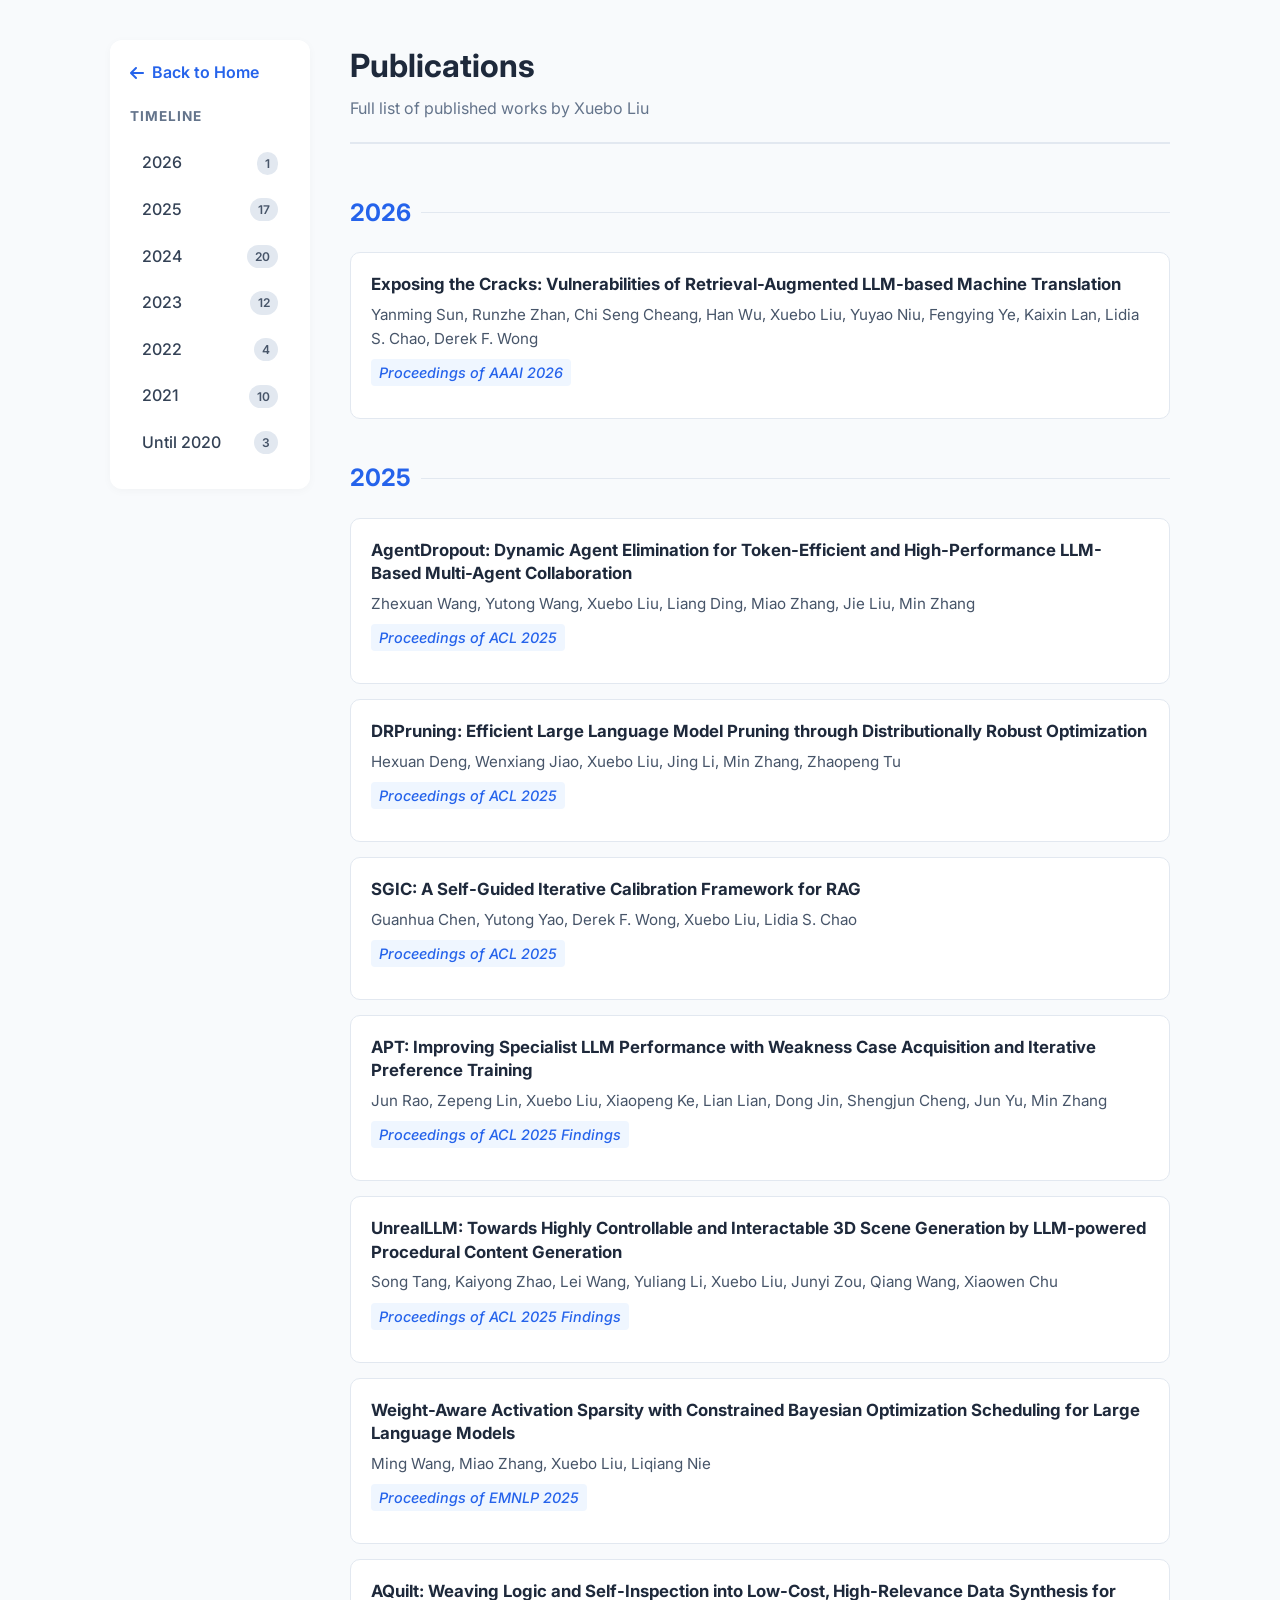
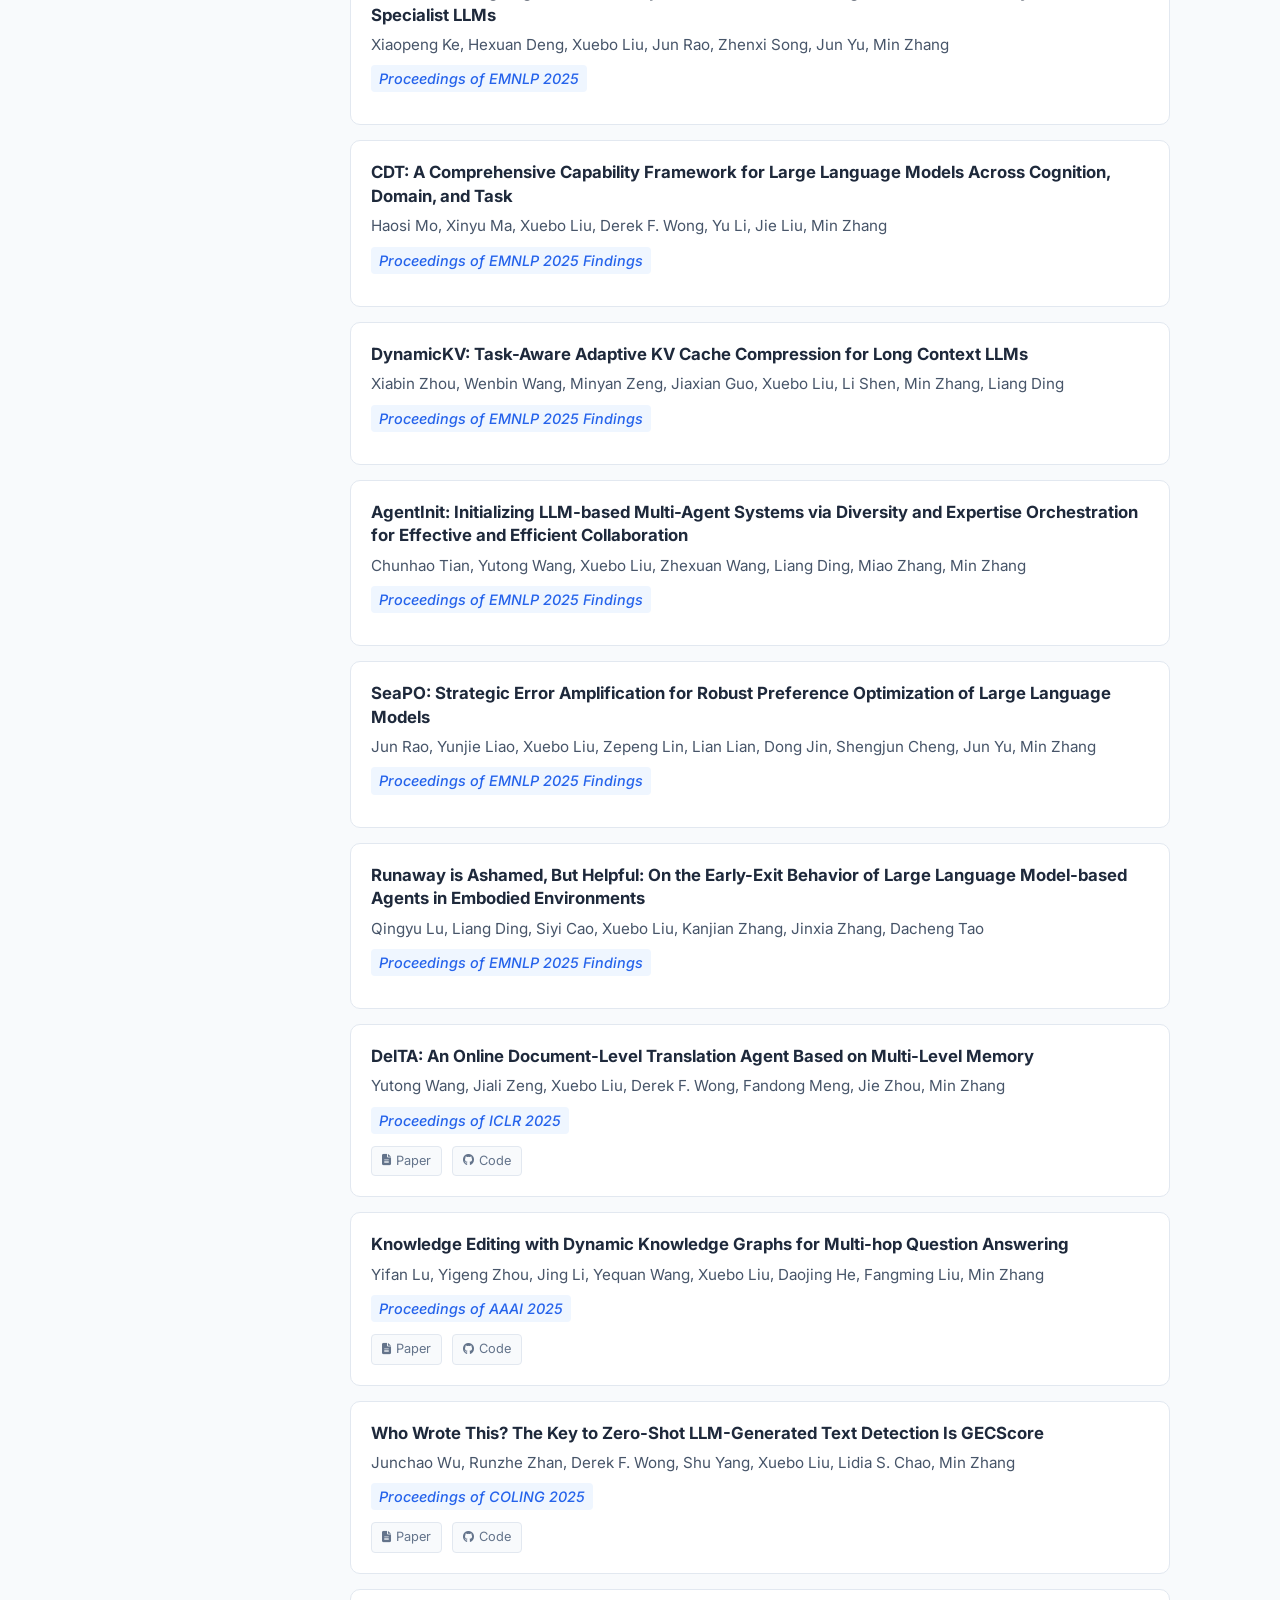
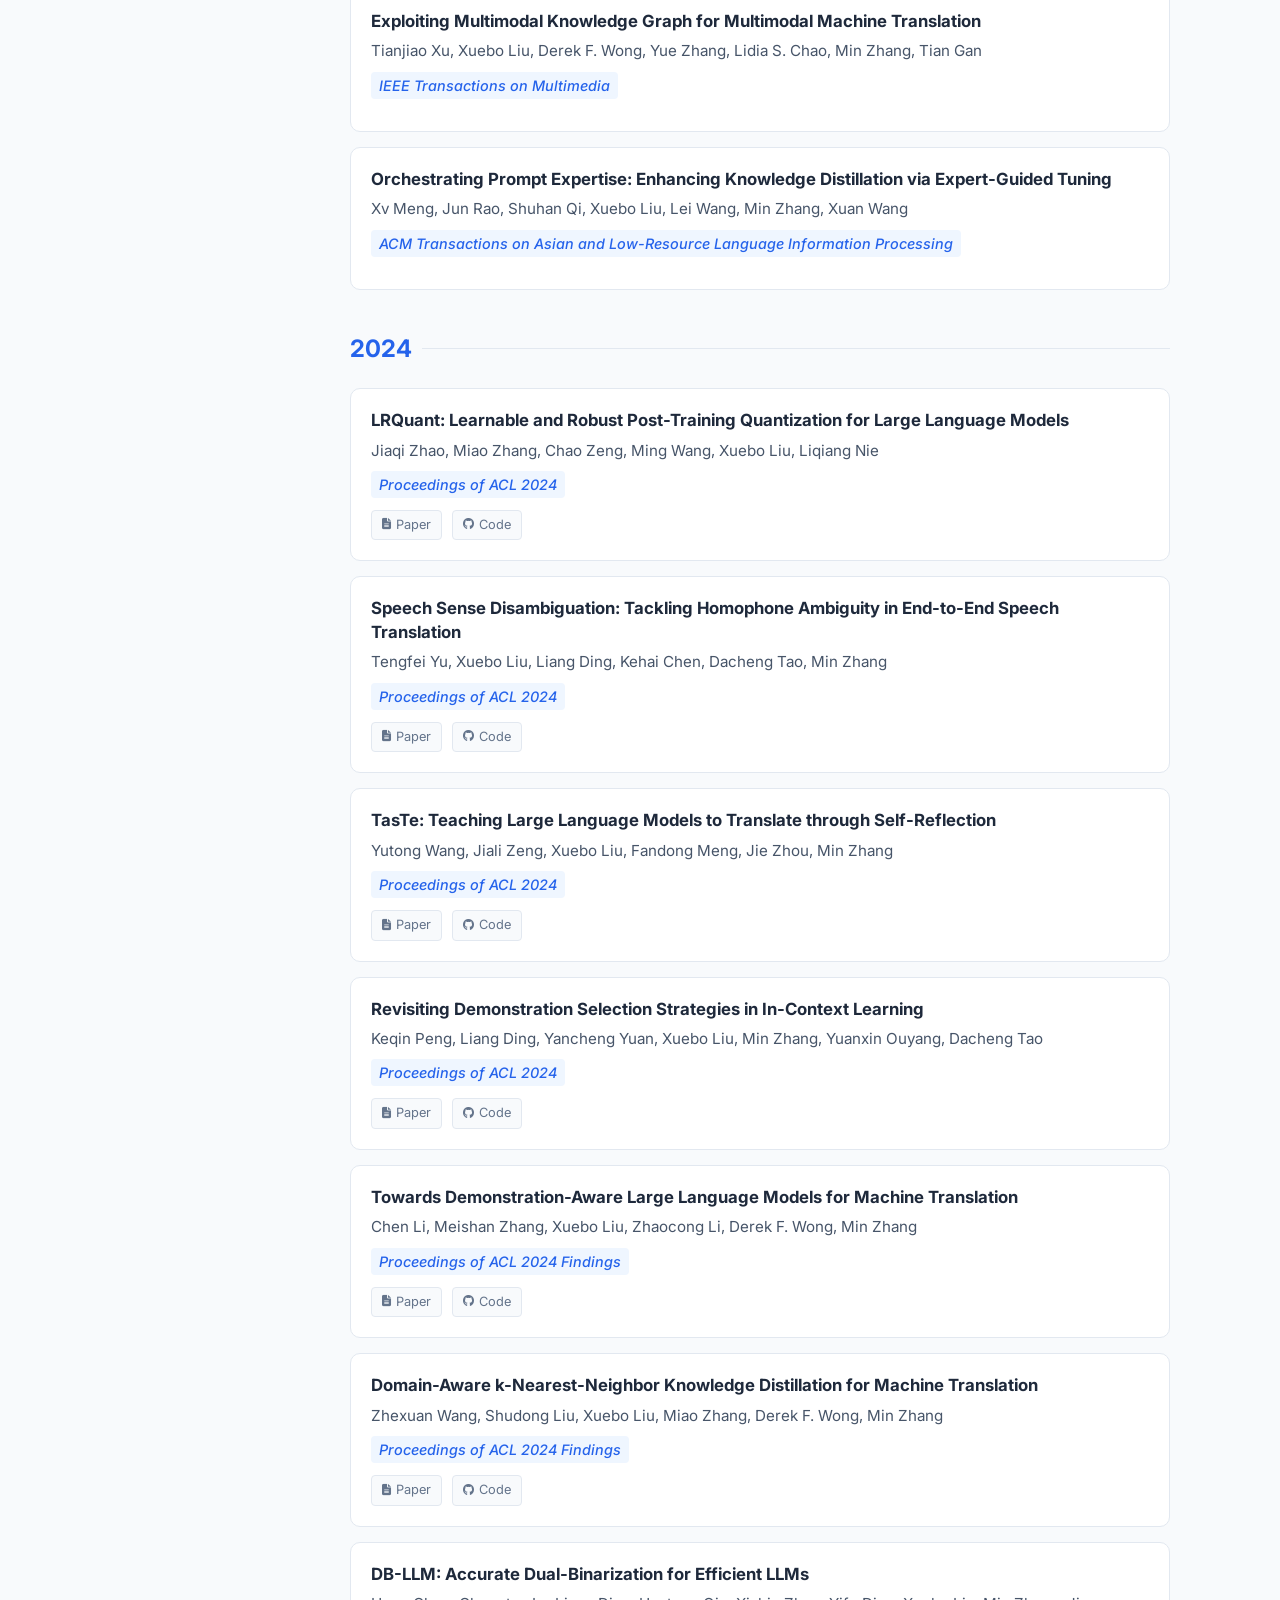
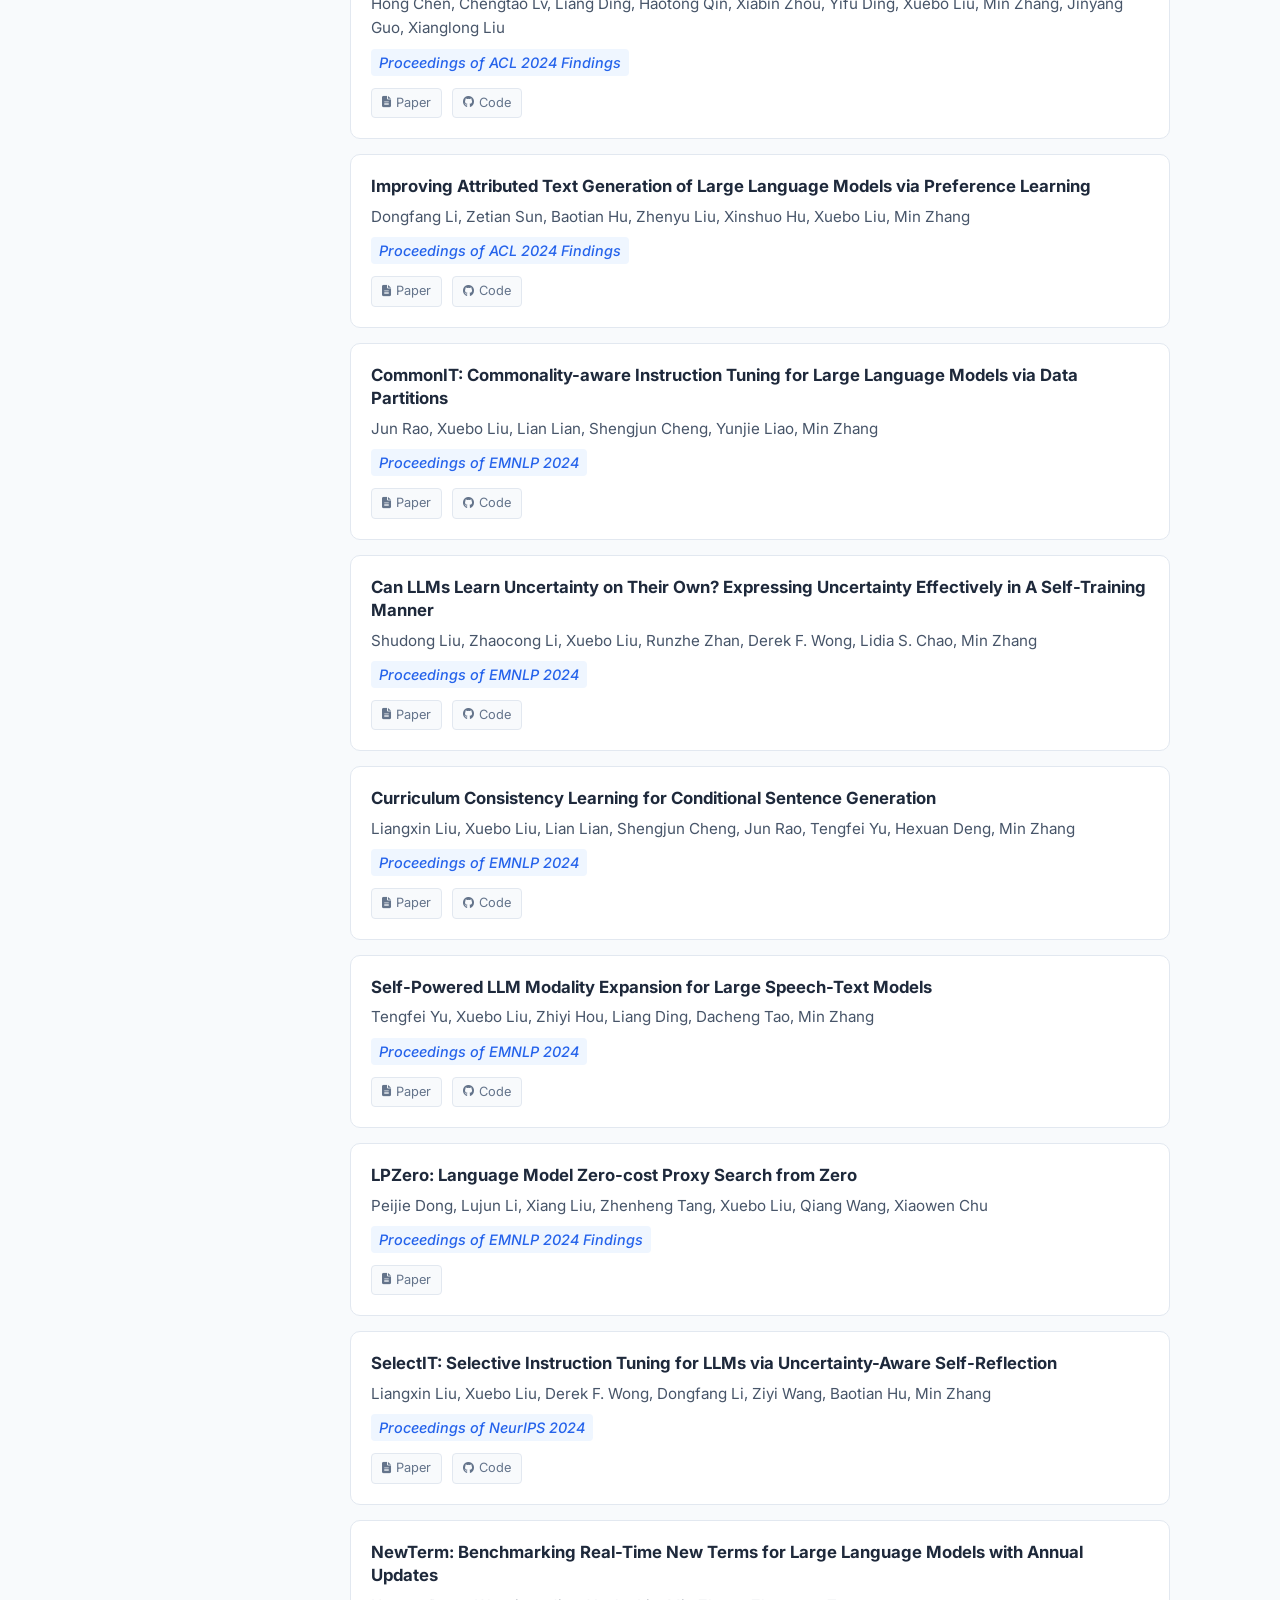
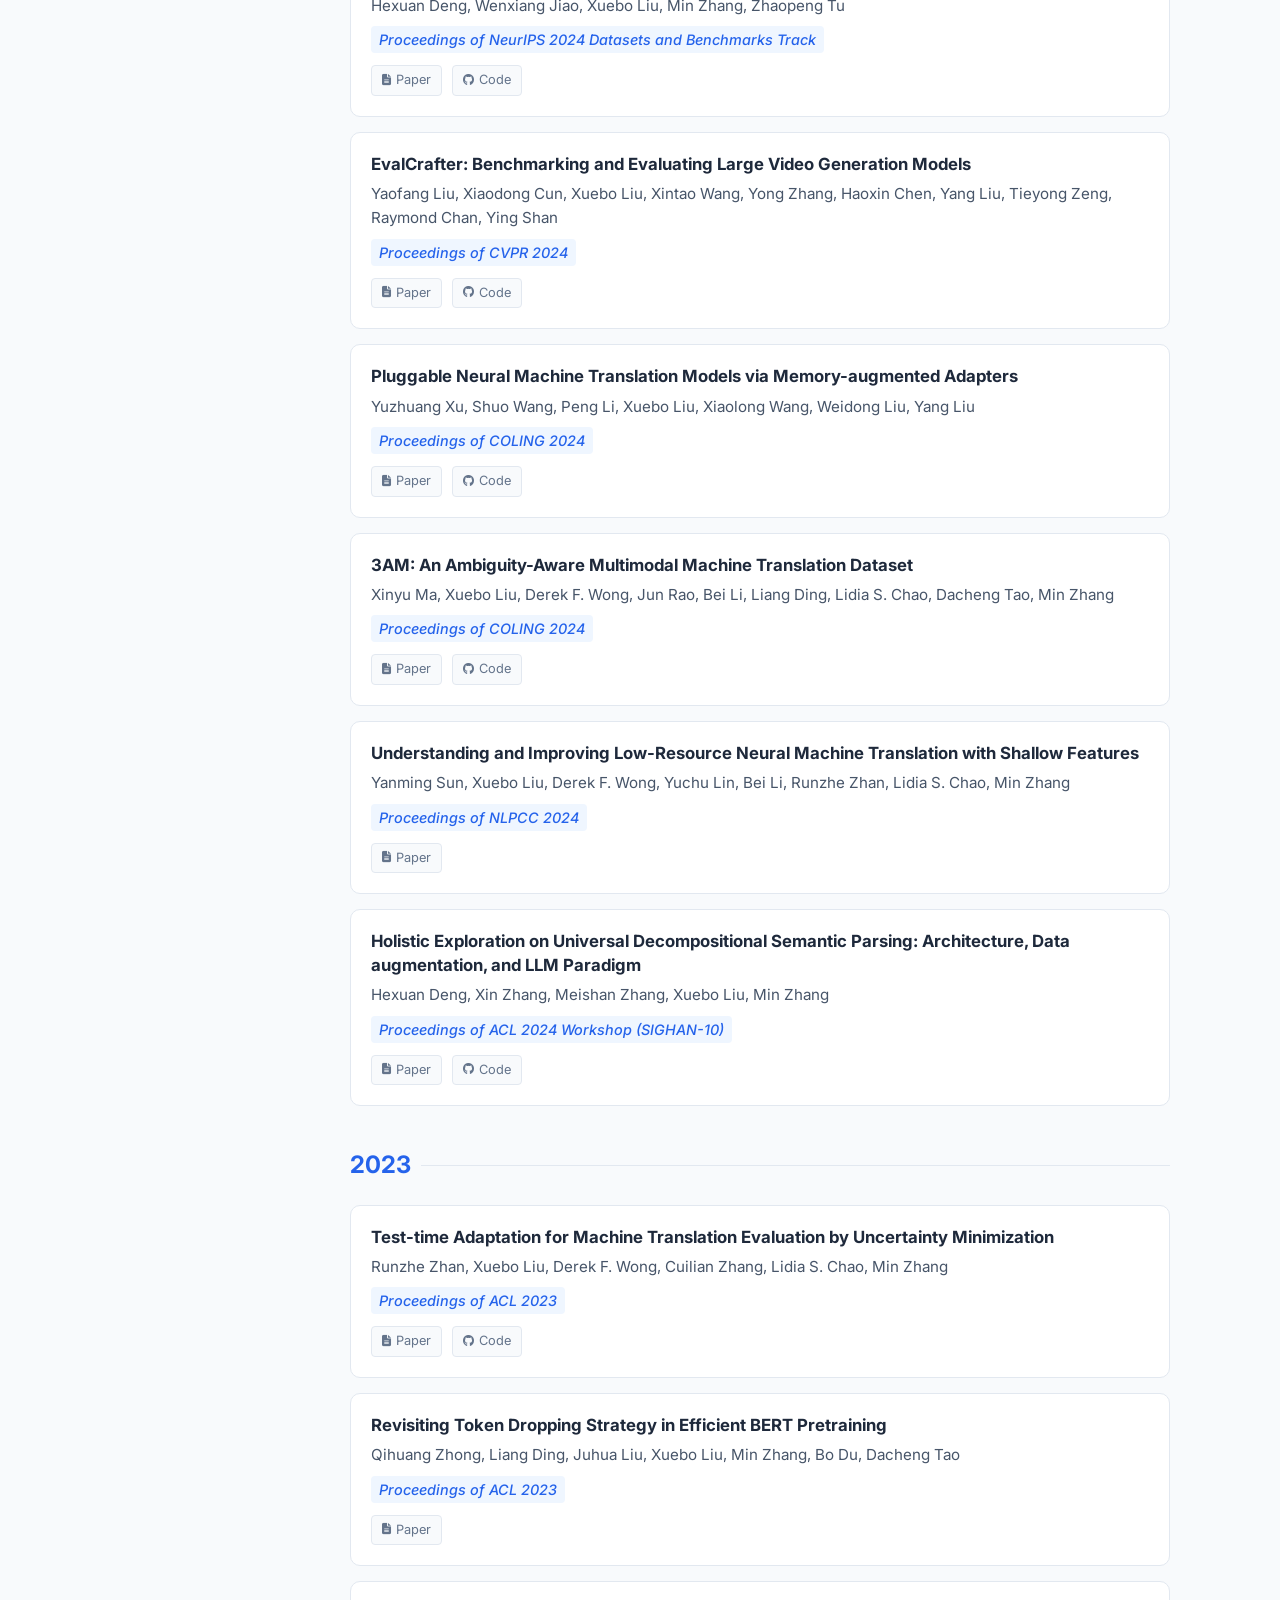
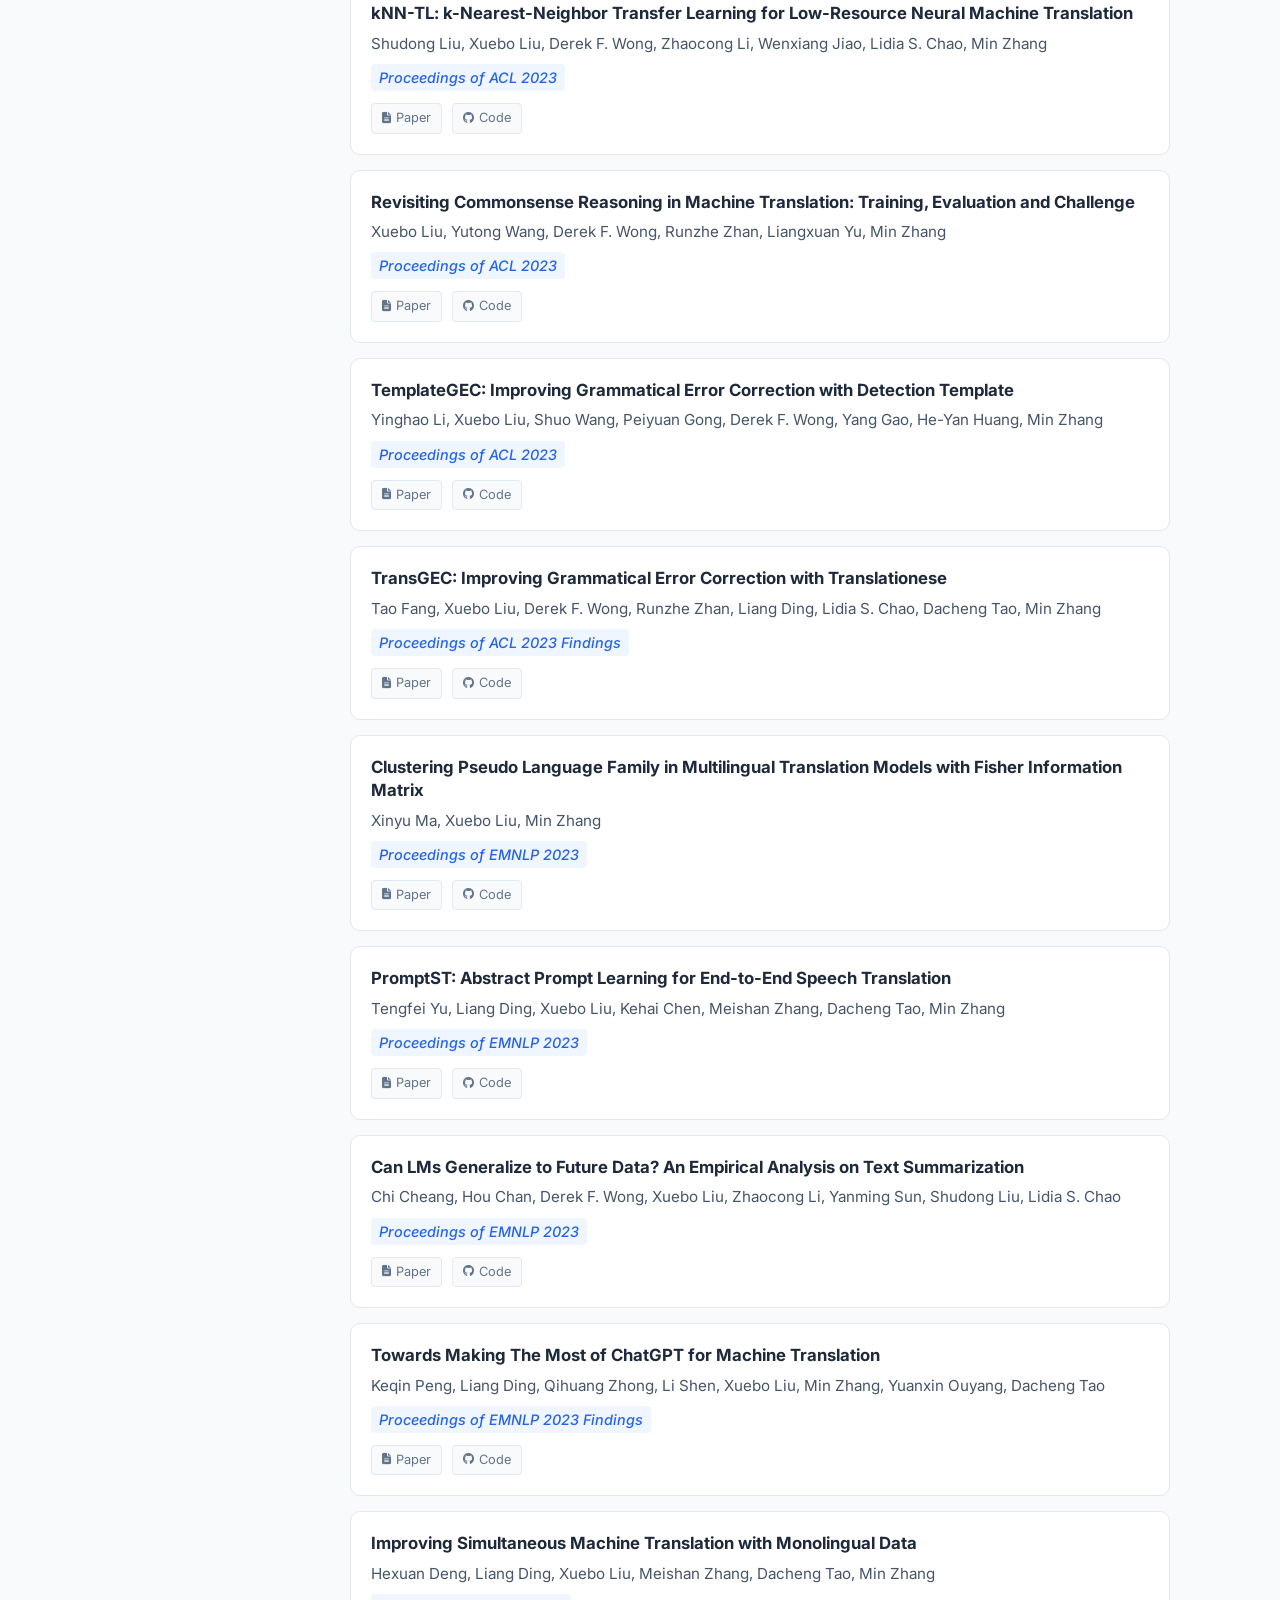
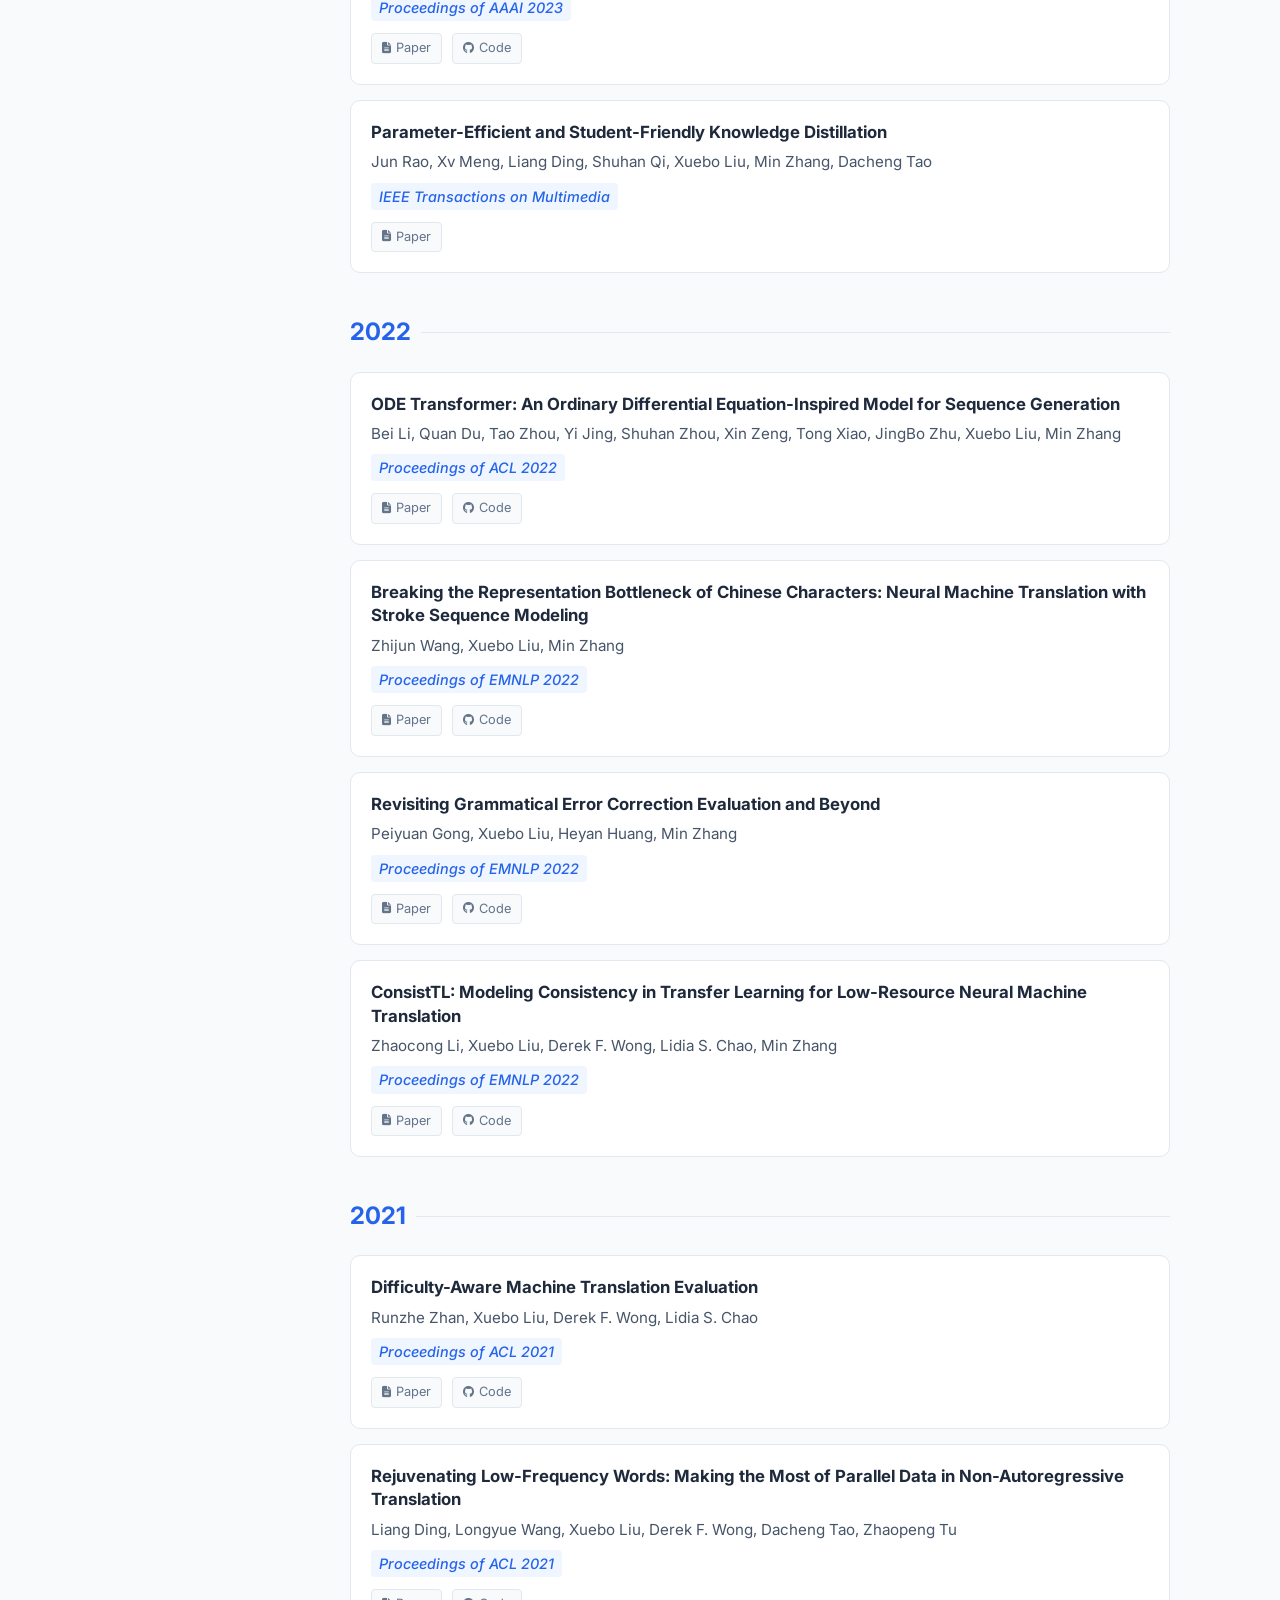
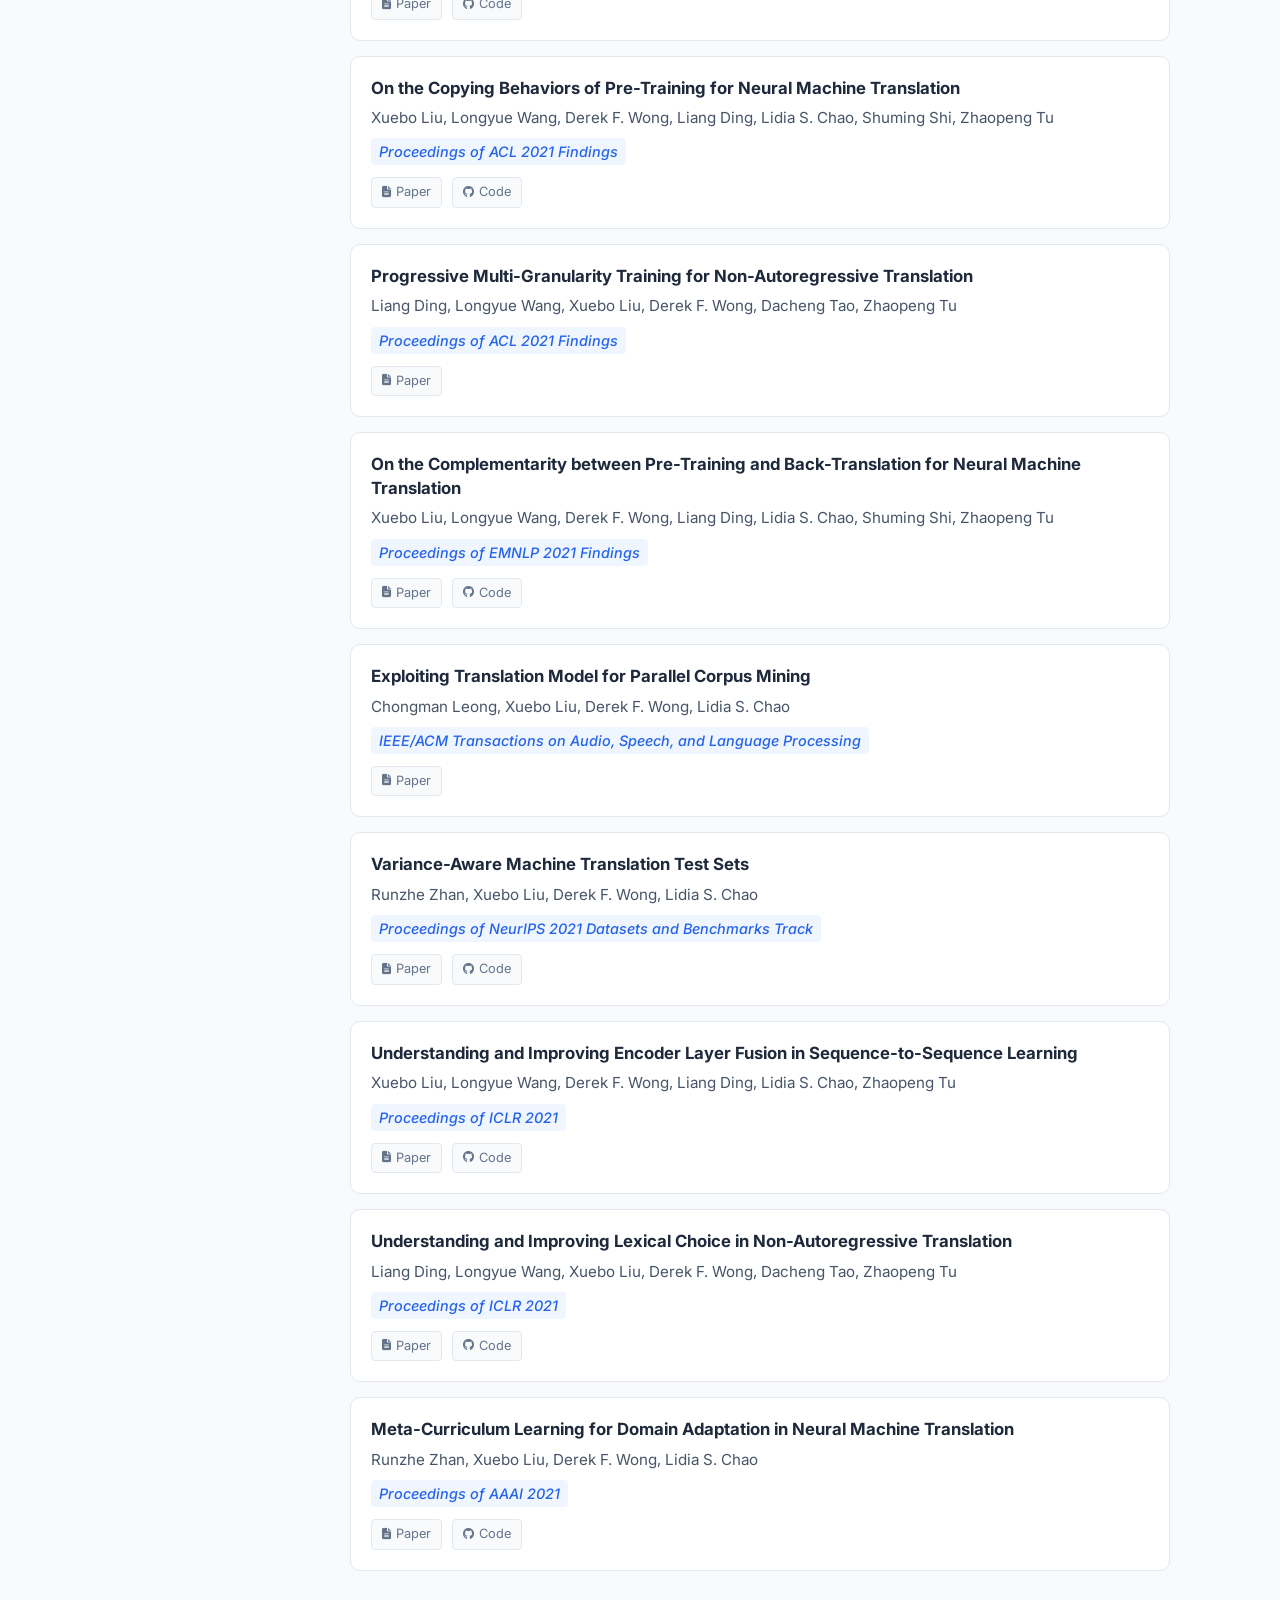
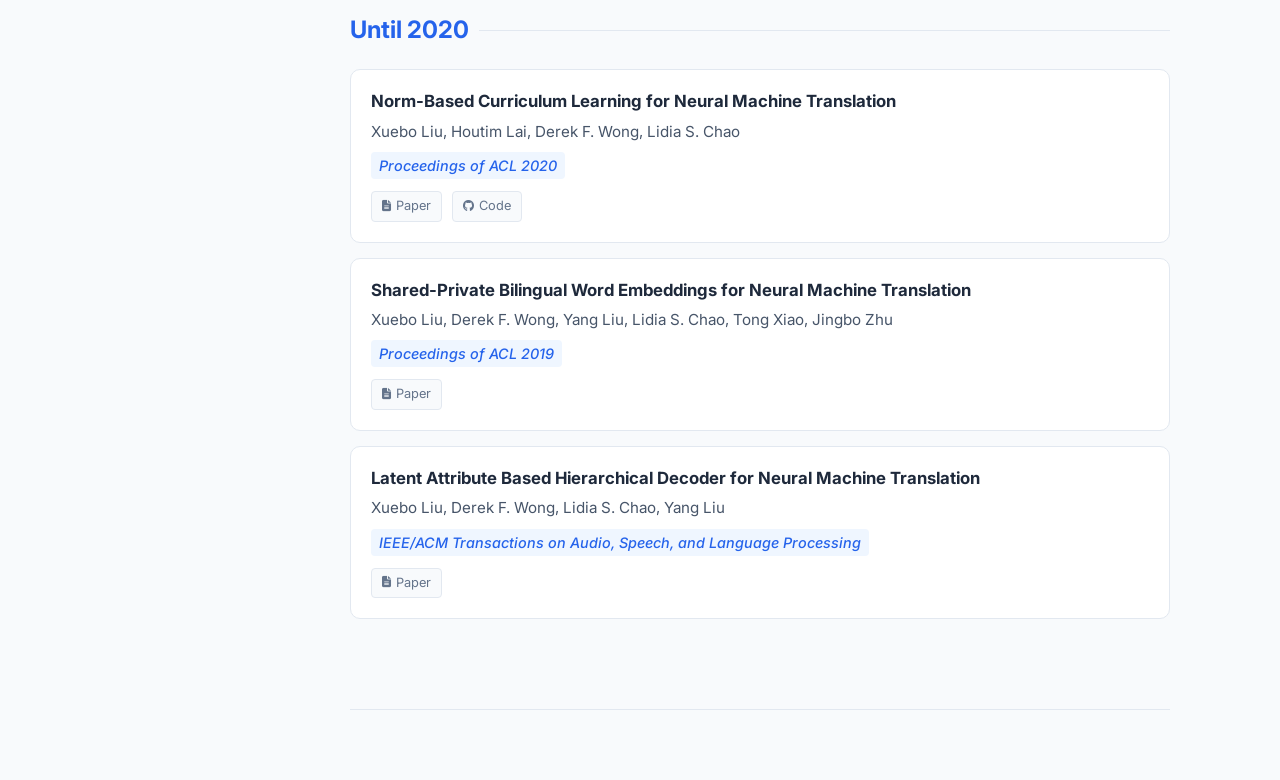
==== pub.html @ 8ea8b8c5 "Default Changelist" ====
<!DOCTYPE html>
<html lang="en">
<head>
    <meta charset="UTF-8">
    <meta name="viewport" content="width=device-width, initial-scale=1.0">
    <title>Publications | Xuebo Liu</title>

    <link rel="preconnect" href="https://fonts.googleapis.com">
    <link rel="preconnect" href="https://fonts.gstatic.com" crossorigin>
    <link href="https://fonts.googleapis.com/css2?family=Inter:wght@300;400;600;700&display=swap" rel="stylesheet">
    <link rel="stylesheet" href="https://cdnjs.cloudflare.com/ajax/libs/font-awesome/6.4.0/css/all.min.css">

    <style>
        :root {
            --primary-color: #2563eb;
            --secondary-color: #1e293b;
            --bg-color: #f8fafc;
            --card-bg: #ffffff;
            --text-main: #334155;
            --text-light: #64748b;
            --border-color: #e2e8f0;
        }

        * { margin: 0; padding: 0; box-sizing: border-box; }

        body {
            font-family: 'Inter', sans-serif;
            background-color: var(--bg-color);
            color: var(--text-main);
            line-height: 1.6;
            font-size: 16px;
        }

        a { text-decoration: none; color: inherit; }

        /* 布局结构 */
        .container {
            max-width: 1100px;
            margin: 40px auto;
            padding: 0 20px;
            display: grid;
            grid-template-columns: 200px 1fr; /* 左侧导航 200px，右侧内容自适应 */
            gap: 40px;
        }

        /* 左侧年份导航 (Sticky) */
        .year-nav {
            position: sticky;
            top: 40px;
            height: fit-content;
            background: var(--card-bg);
            padding: 20px;
            border-radius: 12px;
            box-shadow: 0 2px 10px rgba(0,0,0,0.03);
        }

        .nav-title {
            font-size: 0.85rem;
            text-transform: uppercase;
            color: var(--text-light);
            font-weight: 700;
            margin-bottom: 15px;
            letter-spacing: 1px;
        }

        .year-link {
            display: block;
            padding: 8px 12px;
            margin-bottom: 5px;
            color: var(--text-main);
            border-radius: 6px;
            transition: all 0.2s;
            font-weight: 500;
        }

        .year-link:hover, .year-link.active {
            background: #e0f2fe;
            color: var(--primary-color);
        }

        .back-btn {
            display: inline-flex;
            align-items: center;
            gap: 8px;
            margin-bottom: 20px;
            color: var(--primary-color);
            font-weight: 600;
            transition: transform 0.2s;
        }
        .back-btn:hover { transform: translateX(-5px); }

        /* 右侧内容区 */
        .content-area { display: flex; flex-direction: column; gap: 40px; }

        /* 头部 */
        .page-header {
            margin-bottom: 10px;
            border-bottom: 2px solid var(--border-color);
            padding-bottom: 20px;
        }

        .page-title {
            font-size: 2rem;
            color: var(--secondary-color);
            font-weight: 700;
        }

        .page-subtitle {
            color: var(--text-light);
            margin-top: 5px;
        }

        /* 年份区块 */
        .year-section { scroll-margin-top: 40px; }

        .year-header {
            font-size: 1.5rem;
            font-weight: 700;
            color: var(--primary-color);
            margin-bottom: 20px;
            display: flex;
            align-items: center;
            gap: 10px;
        }
        .year-header::after {
            content: "";
            flex: 1;
            height: 1px;
            background: var(--border-color);
        }

        /* 论文卡片列表 */
        .paper-list { display: flex; flex-direction: column; gap: 15px; }

        .paper-item {
            background: var(--card-bg);
            padding: 20px;
            border-radius: 10px;
            border: 1px solid var(--border-color);
            transition: transform 0.2s, box-shadow 0.2s;
        }

        .paper-item:hover {
            transform: translateY(-2px);
            box-shadow: 0 4px 12px rgba(0,0,0,0.05);
            border-color: #cbd5e1;
        }

        .paper-title {
            font-size: 1.05rem;
            font-weight: 700;
            color: var(--secondary-color);
            margin-bottom: 6px;
            line-height: 1.4;
        }

        .paper-authors {
            font-size: 0.95rem;
            color: #475569;
            margin-bottom: 8px;
        }

        .paper-venue {
            font-size: 0.9rem;
            color: var(--primary-color);
            font-style: italic;
            font-weight: 500;
            margin-bottom: 12px;
            display: inline-block;
            background: #eff6ff;
            padding: 2px 8px;
            border-radius: 4px;
        }

        /* 链接按钮 */
        .link-tags {
            display: flex;
            gap: 10px;
            flex-wrap: wrap;
        }

        .tag-btn {
            font-size: 0.8rem;
            padding: 4px 10px;
            border-radius: 4px;
            border: 1px solid var(--border-color);
            color: var(--text-light);
            display: flex;
            align-items: center;
            gap: 5px;
            transition: all 0.2s;
            background: #f8fafc;
        }

        .tag-btn:hover {
            border-color: var(--primary-color);
            color: var(--primary-color);
            background: white;
        }

        .tag-btn i { font-size: 0.9em; }

        /* 移动端适配 */
        @media (max-width: 768px) {
            .container { grid-template-columns: 1fr; }
            .year-nav { display: none; }
        }
    </style>
</head>
<body>

<div class="container">

    <nav class="year-nav">
        <a href="index.html" class="back-btn"><i class="fas fa-arrow-left"></i> Back to Home</a>
        <div class="nav-title">Timeline</div>
        <a href="#y2026" class="year-link">2026</a>
        <a href="#y2025" class="year-link">2025</a>
        <a href="#y2024" class="year-link">2024</a>
        <a href="#y2023" class="year-link">2023</a>
        <a href="#y2022" class="year-link">2022</a>
        <a href="#y2021" class="year-link">2021</a>
        <a href="#y2020" class="year-link">Until 2020</a>
    </nav>

    <main class="content-area">

        <header class="page-header">
            <div class="page-title">Publications</div>
            <div class="page-subtitle">Full list of published works by Xuebo Liu</div>
        </header>

        <section id="y2026" class="year-section">
            <div class="year-header">2026</div>
            <div class="paper-list">

                <div class="paper-item">
                    <div class="paper-title">Exposing the Cracks: Vulnerabilities of Retrieval-Augmented LLM-based Machine Translation</div>
                    <div class="paper-authors">Yanming Sun, Runzhe Zhan, Chi Seng Cheang, Han Wu, Xuebo Liu, Yuyao Niu, Fengying Ye, Kaixin Lan, Lidia S. Chao, Derek F. Wong</div>
                    <div class="paper-venue">Proceedings of AAAI 2026</div>
                </div>

            </div>
        </section>

        <section id="y2025" class="year-section">
            <div class="year-header">2025</div>
            <div class="paper-list">

                <div class="paper-item">
                    <div class="paper-title">AgentDropout: Dynamic Agent Elimination for Token-Efficient and High-Performance LLM-Based Multi-Agent Collaboration</div>
                    <div class="paper-authors">Zhexuan Wang, Yutong Wang, Xuebo Liu, Liang Ding, Miao Zhang, Jie Liu, Min Zhang</div>
                    <div class="paper-venue">Proceedings of ACL 2025</div>
                </div>

                <div class="paper-item">
                    <div class="paper-title">DRPruning: Efficient Large Language Model Pruning through Distributionally Robust Optimization</div>
                    <div class="paper-authors">Hexuan Deng, Wenxiang Jiao, Xuebo Liu, Jing Li, Min Zhang, Zhaopeng Tu</div>
                    <div class="paper-venue">Proceedings of ACL 2025</div>
                </div>

                <div class="paper-item">
                    <div class="paper-title">SGIC: A Self-Guided Iterative Calibration Framework for RAG</div>
                    <div class="paper-authors">Guanhua Chen, Yutong Yao, Derek F. Wong, Xuebo Liu, Lidia S. Chao</div>
                    <div class="paper-venue">Proceedings of ACL 2025</div>
                </div>

                <div class="paper-item">
                    <div class="paper-title">APT: Improving Specialist LLM Performance with Weakness Case Acquisition and Iterative Preference Training</div>
                    <div class="paper-authors">Jun Rao, Zepeng Lin, Xuebo Liu, Xiaopeng Ke, Lian Lian, Dong Jin, Shengjun Cheng, Jun Yu, Min Zhang</div>
                    <div class="paper-venue">Proceedings of ACL 2025 Findings</div>
                </div>

                <div class="paper-item">
                    <div class="paper-title">UnrealLLM: Towards Highly Controllable and Interactable 3D Scene Generation by LLM-powered Procedural Content Generation</div>
                    <div class="paper-authors">Song Tang, Kaiyong Zhao, Lei Wang, Yuliang Li, Xuebo Liu, Junyi Zou, Qiang Wang, Xiaowen Chu</div>
                    <div class="paper-venue">Proceedings of ACL 2025 Findings</div>
                </div>

                <div class="paper-item">
                    <div class="paper-title">Weight-Aware Activation Sparsity with Constrained Bayesian Optimization Scheduling for Large Language Models</div>
                    <div class="paper-authors">Ming Wang, Miao Zhang, Xuebo Liu, Liqiang Nie</div>
                    <div class="paper-venue">Proceedings of EMNLP 2025</div>
                </div>

                <div class="paper-item">
                    <div class="paper-title">AQuilt: Weaving Logic and Self-Inspection into Low-Cost, High-Relevance Data Synthesis for Specialist LLMs</div>
                    <div class="paper-authors">Xiaopeng Ke, Hexuan Deng, Xuebo Liu, Jun Rao, Zhenxi Song, Jun Yu, Min Zhang</div>
                    <div class="paper-venue">Proceedings of EMNLP 2025</div>
                </div>

                <div class="paper-item">
                    <div class="paper-title">CDT: A Comprehensive Capability Framework for Large Language Models Across Cognition, Domain, and Task</div>
                    <div class="paper-authors">Haosi Mo, Xinyu Ma, Xuebo Liu, Derek F. Wong, Yu Li, Jie Liu, Min Zhang</div>
                    <div class="paper-venue">Proceedings of EMNLP 2025 Findings</div>
                </div>

                <div class="paper-item">
                    <div class="paper-title">DynamicKV: Task-Aware Adaptive KV Cache Compression for Long Context LLMs</div>
                    <div class="paper-authors">Xiabin Zhou, Wenbin Wang, Minyan Zeng, Jiaxian Guo, Xuebo Liu, Li Shen, Min Zhang, Liang Ding</div>
                    <div class="paper-venue">Proceedings of EMNLP 2025 Findings</div>
                </div>

                <div class="paper-item">
                    <div class="paper-title">AgentInit: Initializing LLM-based Multi-Agent Systems via Diversity and Expertise Orchestration for Effective and Efficient Collaboration</div>
                    <div class="paper-authors">Chunhao Tian, Yutong Wang, Xuebo Liu, Zhexuan Wang, Liang Ding, Miao Zhang, Min Zhang</div>
                    <div class="paper-venue">Proceedings of EMNLP 2025 Findings</div>
                </div>

                <div class="paper-item">
                    <div class="paper-title">SeaPO: Strategic Error Amplification for Robust Preference Optimization of Large Language Models</div>
                    <div class="paper-authors">Jun Rao, Yunjie Liao, Xuebo Liu, Zepeng Lin, Lian Lian, Dong Jin, Shengjun Cheng, Jun Yu, Min Zhang</div>
                    <div class="paper-venue">Proceedings of EMNLP 2025 Findings</div>
                </div>

                <div class="paper-item">
                    <div class="paper-title">Runaway is Ashamed, But Helpful: On the Early-Exit Behavior of Large Language Model-based Agents in Embodied Environments</div>
                    <div class="paper-authors">Qingyu Lu, Liang Ding, Siyi Cao, Xuebo Liu, Kanjian Zhang, Jinxia Zhang, Dacheng Tao</div>
                    <div class="paper-venue">Proceedings of EMNLP 2025 Findings</div>
                </div>

                <div class="paper-item">
                    <div class="paper-title">DelTA: An Online Document-Level Translation Agent Based on Multi-Level Memory</div>
                    <div class="paper-authors">Yutong Wang, Jiali Zeng, Xuebo Liu, Derek F. Wong, Fandong Meng, Jie Zhou, Min Zhang</div>
                    <div class="paper-venue">Proceedings of ICLR 2025</div>
                    <div class="link-tags">
                        <a href="https://arxiv.org/abs/2410.08143" class="tag-btn"><i class="fas fa-file-alt"></i> Paper</a>
                        <a href="https://github.com/YutongWang1216/DocMTAgent" class="tag-btn"><i class="fab fa-github"></i> Code</a>
                    </div>
                </div>

                <div class="paper-item">
                    <div class="paper-title">Knowledge Editing with Dynamic Knowledge Graphs for Multi-hop Question Answering</div>
                    <div class="paper-authors">Yifan Lu, Yigeng Zhou, Jing Li, Yequan Wang, Xuebo Liu, Daojing He, Fangming Liu, Min Zhang</div>
                    <div class="paper-venue">Proceedings of AAAI 2025</div>
                    <div class="link-tags">
                        <a href="https://arxiv.org/abs/2412.13782" class="tag-btn"><i class="fas fa-file-alt"></i> Paper</a>
                        <a href="https://github.com/ABi-dot/Kedkg" class="tag-btn"><i class="fab fa-github"></i> Code</a>
                    </div>
                </div>

                <div class="paper-item">
                    <div class="paper-title">Who Wrote This? The Key to Zero-Shot LLM-Generated Text Detection Is GECScore</div>
                    <div class="paper-authors">Junchao Wu, Runzhe Zhan, Derek F. Wong, Shu Yang, Xuebo Liu, Lidia S. Chao, Min Zhang</div>
                    <div class="paper-venue">Proceedings of COLING 2025</div>
                    <div class="link-tags">
                        <a href="https://arxiv.org/abs/2405.04286" class="tag-btn"><i class="fas fa-file-alt"></i> Paper</a>
                        <a href="https://github.com/NLP2CT/GECScore" class="tag-btn"><i class="fab fa-github"></i> Code</a>
                    </div>
                </div>

                <div class="paper-item">
                    <div class="paper-title">Exploiting Multimodal Knowledge Graph for Multimodal Machine Translation</div>
                    <div class="paper-authors">Tianjiao Xu, Xuebo Liu, Derek F. Wong, Yue Zhang, Lidia S. Chao, Min Zhang, Tian Gan</div>
                    <div class="paper-venue">IEEE Transactions on Multimedia</div>
                </div>

                <div class="paper-item">
                    <div class="paper-title">Orchestrating Prompt Expertise: Enhancing Knowledge Distillation via Expert-Guided Tuning</div>
                    <div class="paper-authors">Xv Meng, Jun Rao, Shuhan Qi, Xuebo Liu, Lei Wang, Min Zhang, Xuan Wang</div>
                    <div class="paper-venue">ACM Transactions on Asian and Low-Resource Language Information Processing</div>
                </div>

            </div>
        </section>


        <section id="y2024" class="year-section">
            <div class="year-header">2024</div>
            <div class="paper-list">

                <div class="paper-item">
                    <div class="paper-title">LRQuant: Learnable and Robust Post-Training Quantization for Large Language Models</div>
                    <div class="paper-authors">Jiaqi Zhao, Miao Zhang, Chao Zeng, Ming Wang, Xuebo Liu, Liqiang Nie</div>
                    <div class="paper-venue">Proceedings of ACL 2024</div>
                    <div class="link-tags">
                        <a href="https://aclanthology.org/2024.acl-long.122/" class="tag-btn"><i class="fas fa-file-alt"></i> Paper</a>
                        <a href="https://github.com/zjq0455/RLQ" class="tag-btn"><i class="fab fa-github"></i> Code</a>
                    </div>
                </div>

                <div class="paper-item">
                    <div class="paper-title">Speech Sense Disambiguation: Tackling Homophone Ambiguity in End-to-End Speech Translation</div>
                    <div class="paper-authors">Tengfei Yu, Xuebo Liu, Liang Ding, Kehai Chen, Dacheng Tao, Min Zhang</div>
                    <div class="paper-venue">Proceedings of ACL 2024</div>
                    <div class="link-tags">
                        <a href="https://aclanthology.org/2024.acl-long.435/" class="tag-btn"><i class="fas fa-file-alt"></i> Paper</a>
                        <a href="https://github.com/ytf-philp/AmbigST" class="tag-btn"><i class="fab fa-github"></i> Code</a>
                    </div>
                </div>

                <div class="paper-item">
                    <div class="paper-title">TasTe: Teaching Large Language Models to Translate through Self-Reflection</div>
                    <div class="paper-authors">Yutong Wang, Jiali Zeng, Xuebo Liu, Fandong Meng, Jie Zhou, Min Zhang</div>
                    <div class="paper-venue">Proceedings of ACL 2024</div>
                    <div class="link-tags">
                        <a href="https://arxiv.org/abs/2406.08434" class="tag-btn"><i class="fas fa-file-alt"></i> Paper</a>
                        <a href="https://github.com/YutongWang1216/ReflectionLLMMT" class="tag-btn"><i class="fab fa-github"></i> Code</a>
                    </div>
                </div>

                <div class="paper-item">
                    <div class="paper-title">Revisiting Demonstration Selection Strategies in In-Context Learning</div>
                    <div class="paper-authors">Keqin Peng, Liang Ding, Yancheng Yuan, Xuebo Liu, Min Zhang, Yuanxin Ouyang, Dacheng Tao</div>
                    <div class="paper-venue">Proceedings of ACL 2024</div>
                    <div class="link-tags">
                        <a href="https://arxiv.org/abs/2401.12087" class="tag-btn"><i class="fas fa-file-alt"></i> Paper</a>
                        <a href="https://github.com/Romainpkq/revisit_demon_selection_in_ICL" class="tag-btn"><i class="fab fa-github"></i> Code</a>
                    </div>
                </div>

                <div class="paper-item">
                    <div class="paper-title">Towards Demonstration-Aware Large Language Models for Machine Translation</div>
                    <div class="paper-authors">Chen Li, Meishan Zhang, Xuebo Liu, Zhaocong Li, Derek F. Wong, Min Zhang</div>
                    <div class="paper-venue">Proceedings of ACL 2024 Findings</div>
                    <div class="link-tags">
                        <a href="https://aclanthology.org/2024.findings-acl.824/" class="tag-btn"><i class="fas fa-file-alt"></i> Paper</a>
                        <a href="https://github.com/ChenLi0620/Demo-Aware-LLM-MT" class="tag-btn"><i class="fab fa-github"></i> Code</a>
                    </div>
                </div>

                <div class="paper-item">
                    <div class="paper-title">Domain-Aware k-Nearest-Neighbor Knowledge Distillation for Machine Translation</div>
                    <div class="paper-authors">Zhexuan Wang, Shudong Liu, Xuebo Liu, Miao Zhang, Derek F. Wong, Min Zhang</div>
                    <div class="paper-venue">Proceedings of ACL 2024 Findings</div>
                    <div class="link-tags">
                        <a href="https://aclanthology.org/2024.findings-acl.563/" class="tag-btn"><i class="fas fa-file-alt"></i> Paper</a>
                        <a href="https://github.com/wangzx1219/Dk-KD" class="tag-btn"><i class="fab fa-github"></i> Code</a>
                    </div>
                </div>

                <div class="paper-item">
                    <div class="paper-title">DB-LLM: Accurate Dual-Binarization for Efficient LLMs</div>
                    <div class="paper-authors">Hong Chen, Chengtao Lv, Liang Ding, Haotong Qin, Xiabin Zhou, Yifu Ding, Xuebo Liu, Min Zhang, Jinyang Guo, Xianglong Liu</div>
                    <div class="paper-venue">Proceedings of ACL 2024 Findings</div>
                    <div class="link-tags">
                        <a href="https://arxiv.org/abs/2402.11960" class="tag-btn"><i class="fas fa-file-alt"></i> Paper</a>
                        <a href="https://github.com/Hon-Chen/DB-LLM" class="tag-btn"><i class="fab fa-github"></i> Code</a>
                    </div>
                </div>

                <div class="paper-item">
                    <div class="paper-title">Improving Attributed Text Generation of Large Language Models via Preference Learning</div>
                    <div class="paper-authors">Dongfang Li, Zetian Sun, Baotian Hu, Zhenyu Liu, Xinshuo Hu, Xuebo Liu, Min Zhang</div>
                    <div class="paper-venue">Proceedings of ACL 2024 Findings</div>
                    <div class="link-tags">
                        <a href="https://arxiv.org/abs/2403.18381" class="tag-btn"><i class="fas fa-file-alt"></i> Paper</a>
                        <a href="https://github.com/HITsz-TMG/ATG-PO" class="tag-btn"><i class="fab fa-github"></i> Code</a>
                    </div>
                </div>

                <div class="paper-item">
                    <div class="paper-title">CommonIT: Commonality-aware Instruction Tuning for Large Language Models via Data Partitions</div>
                    <div class="paper-authors">Jun Rao, Xuebo Liu, Lian Lian, Shengjun Cheng, Yunjie Liao, Min Zhang</div>
                    <div class="paper-venue">Proceedings of EMNLP 2024</div>
                    <div class="link-tags">
                        <a href="https://arxiv.org/abs/2410.03077" class="tag-btn"><i class="fas fa-file-alt"></i> Paper</a>
                        <a href="https://github.com/raojay7/CommonIT" class="tag-btn"><i class="fab fa-github"></i> Code</a>
                    </div>
                </div>

                <div class="paper-item">
                    <div class="paper-title">Can LLMs Learn Uncertainty on Their Own? Expressing Uncertainty Effectively in A Self-Training Manner</div>
                    <div class="paper-authors">Shudong Liu, Zhaocong Li, Xuebo Liu, Runzhe Zhan, Derek F. Wong, Lidia S. Chao, Min Zhang</div>
                    <div class="paper-venue">Proceedings of EMNLP 2024</div>
                    <div class="link-tags">
                        <a href="https://aclanthology.org/2024.emnlp-main.1205/" class="tag-btn"><i class="fas fa-file-alt"></i> Paper</a>
                        <a href="https://github.com/NLP2CT/UaIT" class="tag-btn"><i class="fab fa-github"></i> Code</a>
                    </div>
                </div>

                <div class="paper-item">
                    <div class="paper-title">Curriculum Consistency Learning for Conditional Sentence Generation</div>
                    <div class="paper-authors">Liangxin Liu, Xuebo Liu, Lian Lian, Shengjun Cheng, Jun Rao, Tengfei Yu, Hexuan Deng, Min Zhang</div>
                    <div class="paper-venue">Proceedings of EMNLP 2024</div>
                    <div class="link-tags">
                        <a href="https://aclanthology.org/2024.emnlp-main.768/" class="tag-btn"><i class="fas fa-file-alt"></i> Paper</a>
                        <a href="https://github.com/xinxinxing/Curriculum-Consistency-Learning" class="tag-btn"><i class="fab fa-github"></i> Code</a>
                    </div>
                </div>

                <div class="paper-item">
                    <div class="paper-title">Self-Powered LLM Modality Expansion for Large Speech-Text Models</div>
                    <div class="paper-authors">Tengfei Yu, Xuebo Liu, Zhiyi Hou, Liang Ding, Dacheng Tao, Min Zhang</div>
                    <div class="paper-venue">Proceedings of EMNLP 2024</div>
                    <div class="link-tags">
                        <a href="https://arxiv.org/abs/2410.03798" class="tag-btn"><i class="fas fa-file-alt"></i> Paper</a>
                        <a href="https://github.com/ytf-philp/Self-powered-LSM" class="tag-btn"><i class="fab fa-github"></i> Code</a>
                    </div>
                </div>

                <div class="paper-item">
                    <div class="paper-title">LPZero: Language Model Zero-cost Proxy Search from Zero</div>
                    <div class="paper-authors">Peijie Dong, Lujun Li, Xiang Liu, Zhenheng Tang, Xuebo Liu, Qiang Wang, Xiaowen Chu</div>
                    <div class="paper-venue">Proceedings of EMNLP 2024 Findings</div>
                    <div class="link-tags">
                        <a href="https://arxiv.org/abs/2410.04808" class="tag-btn"><i class="fas fa-file-alt"></i> Paper</a>
                    </div>
                </div>

                <div class="paper-item">
                    <div class="paper-title">SelectIT: Selective Instruction Tuning for LLMs via Uncertainty-Aware Self-Reflection</div>
                    <div class="paper-authors">Liangxin Liu, Xuebo Liu, Derek F. Wong, Dongfang Li, Ziyi Wang, Baotian Hu, Min Zhang</div>
                    <div class="paper-venue">Proceedings of NeurIPS 2024</div>
                    <div class="link-tags">
                        <a href="https://arxiv.org/abs/2402.16705" class="tag-btn"><i class="fas fa-file-alt"></i> Paper</a>
                        <a href="https://github.com/Blue-Raincoat/SelectIT" class="tag-btn"><i class="fab fa-github"></i> Code</a>
                    </div>
                </div>

                <div class="paper-item">
                    <div class="paper-title">NewTerm: Benchmarking Real-Time New Terms for Large Language Models with Annual Updates</div>
                    <div class="paper-authors">Hexuan Deng, Wenxiang Jiao, Xuebo Liu, Min Zhang, Zhaopeng Tu</div>
                    <div class="paper-venue">Proceedings of NeurIPS 2024 Datasets and Benchmarks Track</div>
                    <div class="link-tags">
                        <a href="https://arxiv.org/abs/2410.20814" class="tag-btn"><i class="fas fa-file-alt"></i> Paper</a>
                        <a href="https://github.com/hexuandeng/NewTerm" class="tag-btn"><i class="fab fa-github"></i> Code</a>
                    </div>
                </div>

                <div class="paper-item">
                    <div class="paper-title">EvalCrafter: Benchmarking and Evaluating Large Video Generation Models</div>
                    <div class="paper-authors">Yaofang Liu, Xiaodong Cun, Xuebo Liu, Xintao Wang, Yong Zhang, Haoxin Chen, Yang Liu, Tieyong Zeng, Raymond Chan, Ying Shan</div>
                    <div class="paper-venue">Proceedings of CVPR 2024</div>
                    <div class="link-tags">
                        <a href="https://arxiv.org/abs/2310.11440" class="tag-btn"><i class="fas fa-file-alt"></i> Paper</a>
                        <a href="https://evalcrafter.github.io/" class="tag-btn"><i class="fab fa-github"></i> Code</a>
                    </div>
                </div>

                <div class="paper-item">
                    <div class="paper-title">Pluggable Neural Machine Translation Models via Memory-augmented Adapters</div>
                    <div class="paper-authors">Yuzhuang Xu, Shuo Wang, Peng Li, Xuebo Liu, Xiaolong Wang, Weidong Liu, Yang Liu</div>
                    <div class="paper-venue">Proceedings of COLING 2024</div>
                    <div class="link-tags">
                        <a href="https://arxiv.org/abs/2307.06029" class="tag-btn"><i class="fas fa-file-alt"></i> Paper</a>
                        <a href="https://github.com/xuyuzhuang11/StyleMT" class="tag-btn"><i class="fab fa-github"></i> Code</a>
                    </div>
                </div>

                <div class="paper-item">
                    <div class="paper-title">3AM: An Ambiguity-Aware Multimodal Machine Translation Dataset</div>
                    <div class="paper-authors">Xinyu Ma, Xuebo Liu, Derek F. Wong, Jun Rao, Bei Li, Liang Ding, Lidia S. Chao, Dacheng Tao, Min Zhang</div>
                    <div class="paper-venue">Proceedings of COLING 2024</div>
                    <div class="link-tags">
                        <a href="https://arxiv.org/abs/2404.18413" class="tag-btn"><i class="fas fa-file-alt"></i> Paper</a>
                        <a href="https://github.com/MaxyLee/3AM" class="tag-btn"><i class="fab fa-github"></i> Code</a>
                    </div>
                </div>

                <div class="paper-item">
                    <div class="paper-title">Understanding and Improving Low-Resource Neural Machine Translation with Shallow Features</div>
                    <div class="paper-authors">Yanming Sun, Xuebo Liu, Derek F. Wong, Yuchu Lin, Bei Li, Runzhe Zhan, Lidia S. Chao, Min Zhang</div>
                    <div class="paper-venue">Proceedings of NLPCC 2024</div>
                    <div class="link-tags">
                        <a href="https://link.springer.com/chapter/10.1007/978-981-97-9437-9_18" class="tag-btn"><i class="fas fa-file-alt"></i> Paper</a>
                    </div>
                </div>

                <div class="paper-item">
                    <div class="paper-title">Holistic Exploration on Universal Decompositional Semantic Parsing: Architecture, Data augmentation, and LLM Paradigm</div>
                    <div class="paper-authors">Hexuan Deng, Xin Zhang, Meishan Zhang, Xuebo Liu, Min Zhang</div>
                    <div class="paper-venue">Proceedings of ACL 2024 Workshop (SIGHAN-10)</div>
                    <div class="link-tags">
                        <a href="https://arxiv.org/abs/2307.13424" class="tag-btn"><i class="fas fa-file-alt"></i> Paper</a>
                        <a href="https://github.com/hexuandeng/HExp4UDS" class="tag-btn"><i class="fab fa-github"></i> Code</a>
                    </div>
                </div>

            </div>
        </section>

        <section id="y2023" class="year-section">
            <div class="year-header">2023</div>
            <div class="paper-list">

                <div class="paper-item">
                    <div class="paper-title">Test-time Adaptation for Machine Translation Evaluation by Uncertainty Minimization</div>
                    <div class="paper-authors">Runzhe Zhan, Xuebo Liu, Derek F. Wong, Cuilian Zhang, Lidia S. Chao, Min Zhang</div>
                    <div class="paper-venue">Proceedings of ACL 2023</div>
                    <div class="link-tags">
                        <a href="https://aclanthology.org/2023.acl-long.47/" class="tag-btn"><i class="fas fa-file-alt"></i> Paper</a>
                        <a href="https://github.com/NLP2CT/TaU" class="tag-btn"><i class="fab fa-github"></i> Code</a>
                    </div>
                </div>

                <div class="paper-item">
                    <div class="paper-title">Revisiting Token Dropping Strategy in Efficient BERT Pretraining</div>
                    <div class="paper-authors">Qihuang Zhong, Liang Ding, Juhua Liu, Xuebo Liu, Min Zhang, Bo Du, Dacheng Tao</div>
                    <div class="paper-venue">Proceedings of ACL 2023</div>
                    <div class="link-tags">
                        <a href="https://arxiv.org/abs/2305.15273" class="tag-btn"><i class="fas fa-file-alt"></i> Paper</a>
                    </div>
                </div>

                <div class="paper-item">
                    <div class="paper-title">kNN-TL: k-Nearest-Neighbor Transfer Learning for Low-Resource Neural Machine Translation</div>
                    <div class="paper-authors">Shudong Liu, Xuebo Liu, Derek F. Wong, Zhaocong Li, Wenxiang Jiao, Lidia S. Chao, Min Zhang</div>
                    <div class="paper-venue">Proceedings of ACL 2023</div>
                    <div class="link-tags">
                        <a href="https://aclanthology.org/2023.acl-long.105/" class="tag-btn"><i class="fas fa-file-alt"></i> Paper</a>
                        <a href="https://github.com/NLP2CT/kNN-TL" class="tag-btn"><i class="fab fa-github"></i> Code</a>
                    </div>
                </div>

                <div class="paper-item">
                    <div class="paper-title">Revisiting Commonsense Reasoning in Machine Translation: Training, Evaluation and Challenge</div>
                    <div class="paper-authors">Xuebo Liu, Yutong Wang, Derek F. Wong, Runzhe Zhan, Liangxuan Yu, Min Zhang</div>
                    <div class="paper-venue">Proceedings of ACL 2023</div>
                    <div class="link-tags">
                        <a href="https://aclanthology.org/2023.acl-long.866/" class="tag-btn"><i class="fas fa-file-alt"></i> Paper</a>
                        <a href="https://github.com/YutongWang1216/CR-NMT" class="tag-btn"><i class="fab fa-github"></i> Code</a>
                    </div>
                </div>

                <div class="paper-item">
                    <div class="paper-title">TemplateGEC: Improving Grammatical Error Correction with Detection Template</div>
                    <div class="paper-authors">Yinghao Li, Xuebo Liu, Shuo Wang, Peiyuan Gong, Derek F. Wong, Yang Gao, He-Yan Huang, Min Zhang</div>
                    <div class="paper-venue">Proceedings of ACL 2023</div>
                    <div class="link-tags">
                        <a href="https://aclanthology.org/2023.acl-long.380/" class="tag-btn"><i class="fas fa-file-alt"></i> Paper</a>
                        <a href="https://github.com/li-aolong/TemplateGEC" class="tag-btn"><i class="fab fa-github"></i> Code</a>
                    </div>
                </div>

                <div class="paper-item">
                    <div class="paper-title">TransGEC: Improving Grammatical Error Correction with Translationese</div>
                    <div class="paper-authors">Tao Fang, Xuebo Liu, Derek F. Wong, Runzhe Zhan, Liang Ding, Lidia S. Chao, Dacheng Tao, Min Zhang</div>
                    <div class="paper-venue">Proceedings of ACL 2023 Findings</div>
                    <div class="link-tags">
                        <a href="https://aclanthology.org/2023.findings-acl.223/" class="tag-btn"><i class="fas fa-file-alt"></i> Paper</a>
                        <a href="https://github.com/NLP2CT/TransGEC" class="tag-btn"><i class="fab fa-github"></i> Code</a>
                    </div>
                </div>

                <div class="paper-item">
                    <div class="paper-title">Clustering Pseudo Language Family in Multilingual Translation Models with Fisher Information Matrix</div>
                    <div class="paper-authors">Xinyu Ma, Xuebo Liu, Min Zhang</div>
                    <div class="paper-venue">Proceedings of EMNLP 2023</div>
                    <div class="link-tags">
                        <a href="https://arxiv.org/abs/2312.02820" class="tag-btn"><i class="fas fa-file-alt"></i> Paper</a>
                        <a href="https://github.com/ecoli-hit/PseudoFamily" class="tag-btn"><i class="fab fa-github"></i> Code</a>
                    </div>
                </div>

                <div class="paper-item">
                    <div class="paper-title">PromptST: Abstract Prompt Learning for End-to-End Speech Translation</div>
                    <div class="paper-authors">Tengfei Yu, Liang Ding, Xuebo Liu, Kehai Chen, Meishan Zhang, Dacheng Tao, Min Zhang</div>
                    <div class="paper-venue">Proceedings of EMNLP 2023</div>
                    <div class="link-tags">
                        <a href="https://aclanthology.org/2023.emnlp-main.627/" class="tag-btn"><i class="fas fa-file-alt"></i> Paper</a>
                        <a href="https://github.com/ytf-philp/PromptST" class="tag-btn"><i class="fab fa-github"></i> Code</a>
                    </div>
                </div>

                <div class="paper-item">
                    <div class="paper-title">Can LMs Generalize to Future Data? An Empirical Analysis on Text Summarization</div>
                    <div class="paper-authors">Chi Cheang, Hou Chan, Derek F. Wong, Xuebo Liu, Zhaocong Li, Yanming Sun, Shudong Liu, Lidia S. Chao</div>
                    <div class="paper-venue">Proceedings of EMNLP 2023</div>
                    <div class="link-tags">
                        <a href="https://arxiv.org/abs/2305.01951" class="tag-btn"><i class="fas fa-file-alt"></i> Paper</a>
                        <a href="https://github.com/NLP2CT/TempoSum" class="tag-btn"><i class="fab fa-github"></i> Code</a>
                    </div>
                </div>

                <div class="paper-item">
                    <div class="paper-title">Towards Making The Most of ChatGPT for Machine Translation</div>
                    <div class="paper-authors">Keqin Peng, Liang Ding, Qihuang Zhong, Li Shen, Xuebo Liu, Min Zhang, Yuanxin Ouyang, Dacheng Tao</div>
                    <div class="paper-venue">Proceedings of EMNLP 2023 Findings</div>
                    <div class="link-tags">
                        <a href="https://arxiv.org/abs/2303.13780" class="tag-btn"><i class="fas fa-file-alt"></i> Paper</a>
                        <a href="https://github.com/Romainpkq/ChatGPT4MT" class="tag-btn"><i class="fab fa-github"></i> Code</a>
                    </div>
                </div>

                <div class="paper-item">
                    <div class="paper-title">Improving Simultaneous Machine Translation with Monolingual Data</div>
                    <div class="paper-authors">Hexuan Deng, Liang Ding, Xuebo Liu, Meishan Zhang, Dacheng Tao, Min Zhang</div>
                    <div class="paper-venue">Proceedings of AAAI 2023</div>
                    <div class="link-tags">
                        <a href="https://arxiv.org/abs/2212.01188" class="tag-btn"><i class="fas fa-file-alt"></i> Paper</a>
                        <a href="https://github.com/hexuandeng/Mono4SiMT" class="tag-btn"><i class="fab fa-github"></i> Code</a>
                    </div>
                </div>

                <div class="paper-item">
                    <div class="paper-title">Parameter-Efficient and Student-Friendly Knowledge Distillation</div>
                    <div class="paper-authors">Jun Rao, Xv Meng, Liang Ding, Shuhan Qi, Xuebo Liu, Min Zhang, Dacheng Tao</div>
                    <div class="paper-venue">IEEE Transactions on Multimedia</div>
                    <div class="link-tags">
                        <a href="https://arxiv.org/abs/2205.15308" class="tag-btn"><i class="fas fa-file-alt"></i> Paper</a>
                    </div>
                </div>

            </div>
        </section>

        <section id="y2022" class="year-section">
            <div class="year-header">2022</div>
            <div class="paper-list">

                <div class="paper-item">
                    <div class="paper-title">ODE Transformer: An Ordinary Differential Equation-Inspired Model for Sequence Generation</div>
                    <div class="paper-authors">Bei Li, Quan Du, Tao Zhou, Yi Jing, Shuhan Zhou, Xin Zeng, Tong Xiao, JingBo Zhu, Xuebo Liu, Min Zhang</div>
                    <div class="paper-venue">Proceedings of ACL 2022</div>
                    <div class="link-tags">
                        <a href="https://arxiv.org/abs/2203.09176" class="tag-btn"><i class="fas fa-file-alt"></i> Paper</a>
                        <a href="https://github.com/libeineu/ODE-Transformer" class="tag-btn"><i class="fab fa-github"></i> Code</a>
                    </div>
                </div>

                <div class="paper-item">
                    <div class="paper-title">Breaking the Representation Bottleneck of Chinese Characters: Neural Machine Translation with Stroke Sequence Modeling</div>
                    <div class="paper-authors">Zhijun Wang, Xuebo Liu, Min Zhang</div>
                    <div class="paper-venue">Proceedings of EMNLP 2022</div>
                    <div class="link-tags">
                        <a href="https://arxiv.org/abs/2211.12781" class="tag-btn"><i class="fas fa-file-alt"></i> Paper</a>
                        <a href="https://github.com/zjwang21/StrokeNet" class="tag-btn"><i class="fab fa-github"></i> Code</a>
                    </div>
                </div>

                <div class="paper-item">
                    <div class="paper-title">Revisiting Grammatical Error Correction Evaluation and Beyond</div>
                    <div class="paper-authors">Peiyuan Gong, Xuebo Liu, Heyan Huang, Min Zhang</div>
                    <div class="paper-venue">Proceedings of EMNLP 2022</div>
                    <div class="link-tags">
                        <a href="https://arxiv.org/abs/2211.01635" class="tag-btn"><i class="fas fa-file-alt"></i> Paper</a>
                        <a href="https://github.com/pygongnlp/PT-M2" class="tag-btn"><i class="fab fa-github"></i> Code</a>
                    </div>
                </div>

                <div class="paper-item">
                    <div class="paper-title">ConsistTL: Modeling Consistency in Transfer Learning for Low-Resource Neural Machine Translation</div>
                    <div class="paper-authors">Zhaocong Li, Xuebo Liu, Derek F. Wong, Lidia S. Chao, Min Zhang</div>
                    <div class="paper-venue">Proceedings of EMNLP 2022</div>
                    <div class="link-tags">
                        <a href="https://arxiv.org/abs/2212.04262" class="tag-btn"><i class="fas fa-file-alt"></i> Paper</a>
                        <a href="https://github.com/NLP2CT/ConsistTL" class="tag-btn"><i class="fab fa-github"></i> Code</a>
                    </div>
                </div>

            </div>
        </section>

        <section id="y2021" class="year-section">
            <div class="year-header">2021</div>
            <div class="paper-list">

                <div class="paper-item">
                    <div class="paper-title">Difficulty-Aware Machine Translation Evaluation</div>
                    <div class="paper-authors">Runzhe Zhan, Xuebo Liu, Derek F. Wong, Lidia S. Chao</div>
                    <div class="paper-venue">Proceedings of ACL 2021</div>
                    <div class="link-tags">
                        <a href="https://arxiv.org/abs/2107.14402" class="tag-btn"><i class="fas fa-file-alt"></i> Paper</a>
                        <a href="https://github.com/NLP2CT/Difficulty-Aware-MT-Evaluation" class="tag-btn"><i class="fab fa-github"></i> Code</a>
                    </div>
                </div>

                <div class="paper-item">
                    <div class="paper-title">Rejuvenating Low-Frequency Words: Making the Most of Parallel Data in Non-Autoregressive Translation</div>
                    <div class="paper-authors">Liang Ding, Longyue Wang, Xuebo Liu, Derek F. Wong, Dacheng Tao, Zhaopeng Tu</div>
                    <div class="paper-venue">Proceedings of ACL 2021</div>
                    <div class="link-tags">
                        <a href="https://arxiv.org/abs/2106.00903" class="tag-btn"><i class="fas fa-file-alt"></i> Paper</a>
                        <a href="https://github.com/alphadl/RLFW-NAT" class="tag-btn"><i class="fab fa-github"></i> Code</a>
                    </div>
                </div>

                <div class="paper-item">
                    <div class="paper-title">On the Copying Behaviors of Pre-Training for Neural Machine Translation</div>
                    <div class="paper-authors">Xuebo Liu, Longyue Wang, Derek F. Wong, Liang Ding, Lidia S. Chao, Shuming Shi, Zhaopeng Tu</div>
                    <div class="paper-venue">Proceedings of ACL 2021 Findings</div>
                    <div class="link-tags">
                        <a href="https://arxiv.org/abs/2107.08212" class="tag-btn"><i class="fas fa-file-alt"></i> Paper</a>
                        <a href="https://github.com/SunbowLiu/CopyingPenalty" class="tag-btn"><i class="fab fa-github"></i> Code</a>
                    </div>
                </div>

                <div class="paper-item">
                    <div class="paper-title">Progressive Multi-Granularity Training for Non-Autoregressive Translation</div>
                    <div class="paper-authors">Liang Ding, Longyue Wang, Xuebo Liu, Derek F. Wong, Dacheng Tao, Zhaopeng Tu</div>
                    <div class="paper-venue">Proceedings of ACL 2021 Findings</div>
                    <div class="link-tags">
                        <a href="https://arxiv.org/abs/2106.05546" class="tag-btn"><i class="fas fa-file-alt"></i> Paper</a>
                    </div>
                </div>

                <div class="paper-item">
                    <div class="paper-title">On the Complementarity between Pre-Training and Back-Translation for Neural Machine Translation</div>
                    <div class="paper-authors">Xuebo Liu, Longyue Wang, Derek F. Wong, Liang Ding, Lidia S. Chao, Shuming Shi, Zhaopeng Tu</div>
                    <div class="paper-venue">Proceedings of EMNLP 2021 Findings</div>
                    <div class="link-tags">
                        <a href="https://arxiv.org/abs/2110.01811" class="tag-btn"><i class="fas fa-file-alt"></i> Paper</a>
                        <a href="https://github.com/SunbowLiu/PTvsBT" class="tag-btn"><i class="fab fa-github"></i> Code</a>
                    </div>
                </div>

                <div class="paper-item">
                    <div class="paper-title">Exploiting Translation Model for Parallel Corpus Mining</div>
                    <div class="paper-authors">Chongman Leong, Xuebo Liu, Derek F. Wong, Lidia S. Chao</div>
                    <div class="paper-venue">IEEE/ACM Transactions on Audio, Speech, and Language Processing</div>
                    <div class="link-tags">
                        <a href="https://ieeexplore.ieee.org/abstract/document/9516978" class="tag-btn"><i class="fas fa-file-alt"></i> Paper</a>
                    </div>
                </div>

                <div class="paper-item">
                    <div class="paper-title">Variance-Aware Machine Translation Test Sets</div>
                    <div class="paper-authors">Runzhe Zhan, Xuebo Liu, Derek F. Wong, Lidia S. Chao</div>
                    <div class="paper-venue">Proceedings of NeurIPS 2021 Datasets and Benchmarks Track</div>
                    <div class="link-tags">
                        <a href="https://arxiv.org/abs/2111.04079" class="tag-btn"><i class="fas fa-file-alt"></i> Paper</a>
                        <a href="https://github.com/NLP2CT/Variance-Aware-MT-Test-Sets" class="tag-btn"><i class="fab fa-github"></i> Code</a>
                    </div>
                </div>

                <div class="paper-item">
                    <div class="paper-title">Understanding and Improving Encoder Layer Fusion in Sequence-to-Sequence Learning</div>
                    <div class="paper-authors">Xuebo Liu, Longyue Wang, Derek F. Wong, Liang Ding, Lidia S. Chao, Zhaopeng Tu</div>
                    <div class="paper-venue">Proceedings of ICLR 2021</div>
                    <div class="link-tags">
                        <a href="https://arxiv.org/abs/2012.14768" class="tag-btn"><i class="fas fa-file-alt"></i> Paper</a>
                        <a href="https://github.com/SunbowLiu/SurfaceFusion" class="tag-btn"><i class="fab fa-github"></i> Code</a>
                    </div>
                </div>

                <div class="paper-item">
                    <div class="paper-title">Understanding and Improving Lexical Choice in Non-Autoregressive Translation</div>
                    <div class="paper-authors">Liang Ding, Longyue Wang, Xuebo Liu, Derek F. Wong, Dacheng Tao, Zhaopeng Tu</div>
                    <div class="paper-venue">Proceedings of ICLR 2021</div>
                    <div class="link-tags">
                        <a href="https://arxiv.org/abs/2012.14583" class="tag-btn"><i class="fas fa-file-alt"></i> Paper</a>
                        <a href="https://github.com/alphadl/LCNAT" class="tag-btn"><i class="fab fa-github"></i> Code</a>
                    </div>
                </div>

                <div class="paper-item">
                    <div class="paper-title">Meta-Curriculum Learning for Domain Adaptation in Neural Machine Translation</div>
                    <div class="paper-authors">Runzhe Zhan, Xuebo Liu, Derek F. Wong, Lidia S. Chao</div>
                    <div class="paper-venue">Proceedings of AAAI 2021</div>
                    <div class="link-tags">
                        <a href="https://arxiv.org/abs/2103.02262" class="tag-btn"><i class="fas fa-file-alt"></i> Paper</a>
                        <a href="https://github.com/NLP2CT/Meta-Curriculum" class="tag-btn"><i class="fab fa-github"></i> Code</a>
                    </div>
                </div>

            </div>
        </section>


        <section id="y2020" class="year-section">
            <div class="year-header">Until 2020</div>
            <div class="paper-list">

                <div class="paper-item">
                    <div class="paper-title">Norm-Based Curriculum Learning for Neural Machine Translation</div>
                    <div class="paper-authors">Xuebo Liu, Houtim Lai, Derek F. Wong, Lidia S. Chao</div>
                    <div class="paper-venue">Proceedings of ACL 2020</div>
                    <div class="link-tags">
                        <a href="https://arxiv.org/abs/2006.02014" class="tag-btn"><i class="fas fa-file-alt"></i> Paper</a>
                        <a href="https://github.com/NLP2CT/norm-nmt" class="tag-btn"><i class="fab fa-github"></i> Code</a>
                    </div>
                </div>

                <div class="paper-item">
                    <div class="paper-title">Shared-Private Bilingual Word Embeddings for Neural Machine Translation</div>
                    <div class="paper-authors">Xuebo Liu, Derek F. Wong, Yang Liu, Lidia S. Chao, Tong Xiao, Jingbo Zhu</div>
                    <div class="paper-venue">Proceedings of ACL 2019</div>
                    <div class="link-tags">
                        <a href="https://arxiv.org/abs/1906.03100" class="tag-btn"><i class="fas fa-file-alt"></i> Paper</a>
                    </div>
                </div>

                <div class="paper-item">
                    <div class="paper-title">Latent Attribute Based Hierarchical Decoder for Neural Machine Translation</div>
                    <div class="paper-authors">Xuebo Liu, Derek F. Wong, Lidia S. Chao, Yang Liu</div>
                    <div class="paper-venue">IEEE/ACM Transactions on Audio, Speech, and Language Processing</div>
                    <div class="link-tags">
                        <a href="https://ieeexplore.ieee.org/abstract/document/8839081" class="tag-btn"><i class="fas fa-file-alt"></i> Paper</a>
                    </div>
                </div>

            </div>
        </section>

        <div style="margin-top: 50px; padding-top: 30px; border-top: 1px solid var(--border-color); text-align: center;">
            <script type='text/javascript' id='clustrmaps' src='//cdn.clustrmaps.com/map_v2.js?cl=080808&w=300&t=n&d=jg9P5yM7Ulsk_nFWGOX_NlDsGeBNBfrjG4LT8eCT7W4&co=ffffff&cmo=3acc3a&cmn=ff5353&ct=808080'></script>
        </div>

    </main>
</div>

<script>
    document.addEventListener("DOMContentLoaded", () => {
        // 1. 找到左侧导航栏所有的年份链接
        const navLinks = document.querySelectorAll('.year-nav .year-link');

        navLinks.forEach(link => {
            // 2. 获取链接对应的 section ID (例如 #y2025)
            const targetId = link.getAttribute('href');
            const section = document.querySelector(targetId);

            if (section) {
                // 3. 统计该 section 下 .paper-item 的数量
                const count = section.querySelectorAll('.paper-item').length;

                // 4. 创建显示数量的 Badge
                const badge = document.createElement('span');
                badge.textContent = count;

                // 5. 设置 Badge 的样式 (胶囊形状，浅灰色背景)
                Object.assign(badge.style, {
                    backgroundColor: '#e2e8f0',
                    color: '#475569',
                    fontSize: '0.75rem',
                    fontWeight: '600',
                    padding: '2px 8px',
                    borderRadius: '12px',
                    marginLeft: '10px'
                });

                // 6. 修改链接布局为 Flex，使文字和数字两端对齐
                link.style.display = 'flex';
                link.style.justifyContent = 'space-between';
                link.style.alignItems = 'center';

                // 7. 将 Badge 添加到链接中
                link.appendChild(badge);
            }
        });
    });
</script>

</body>
</html>
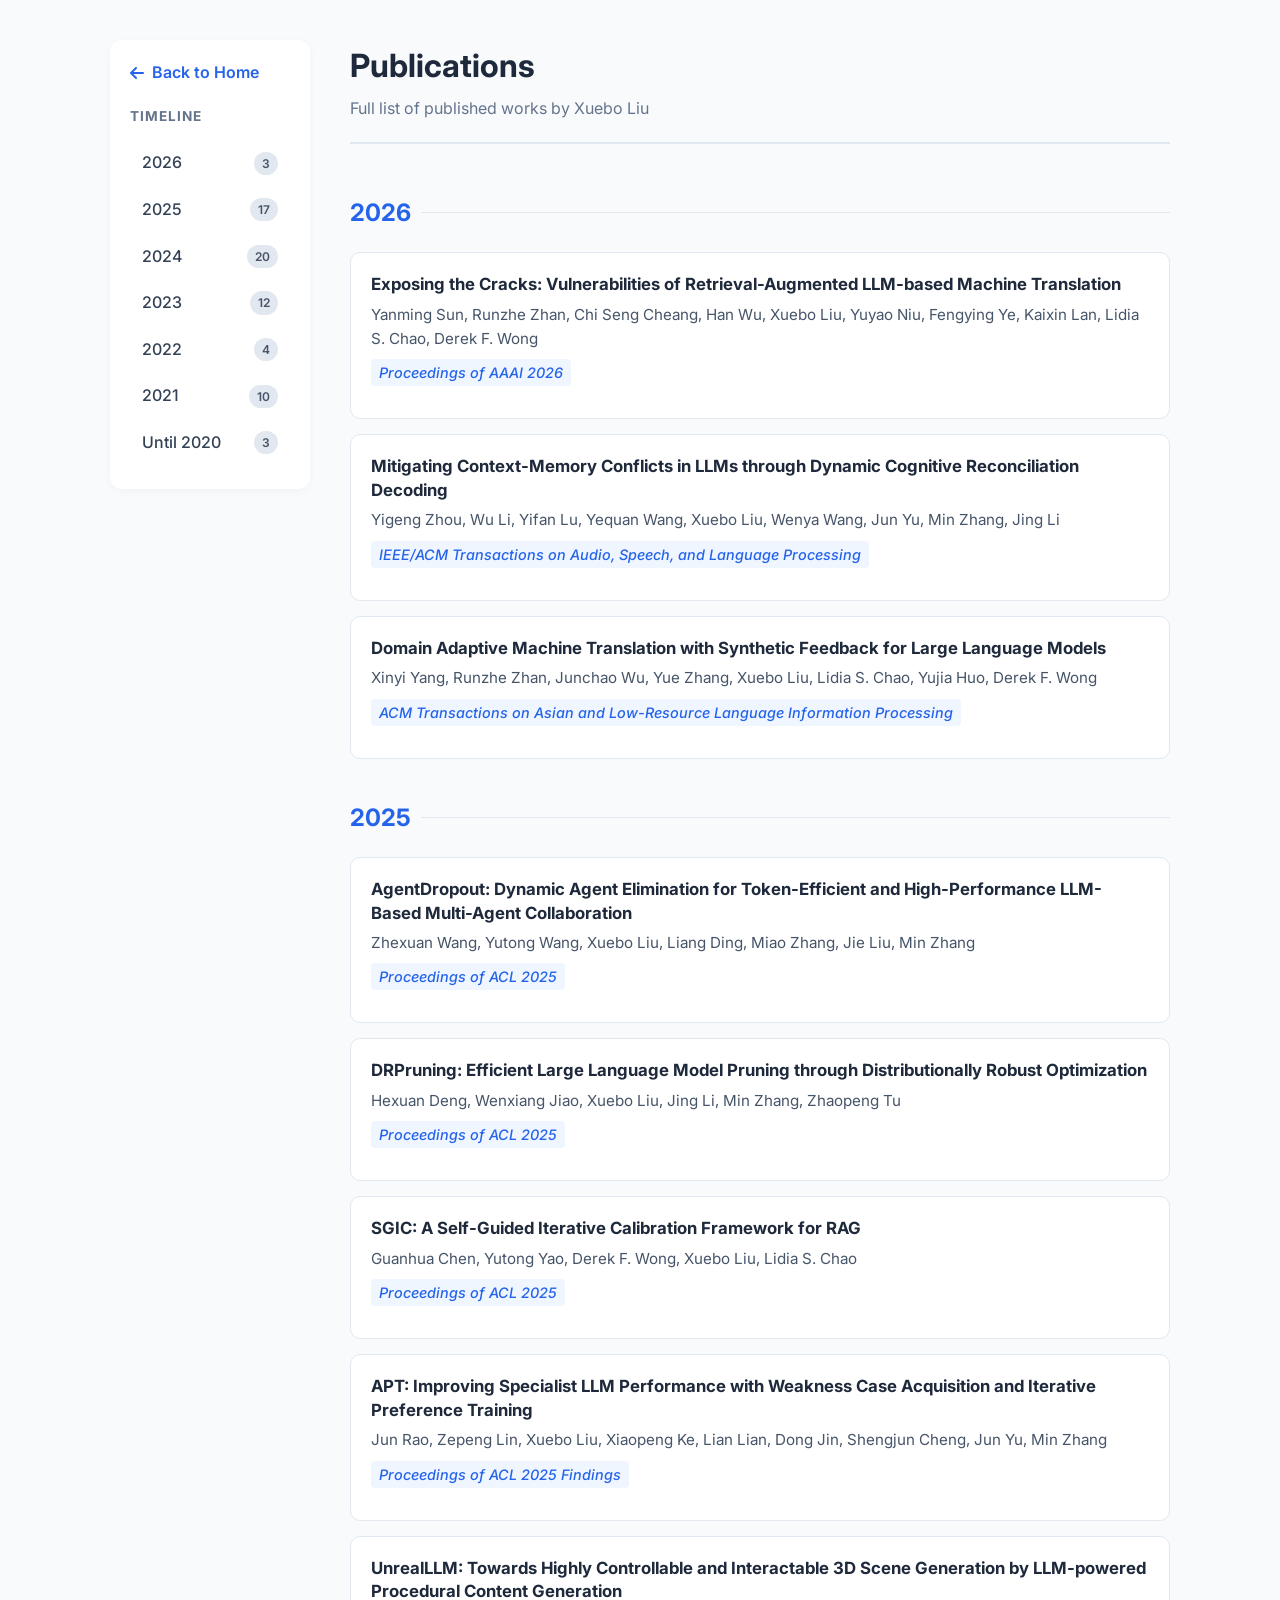
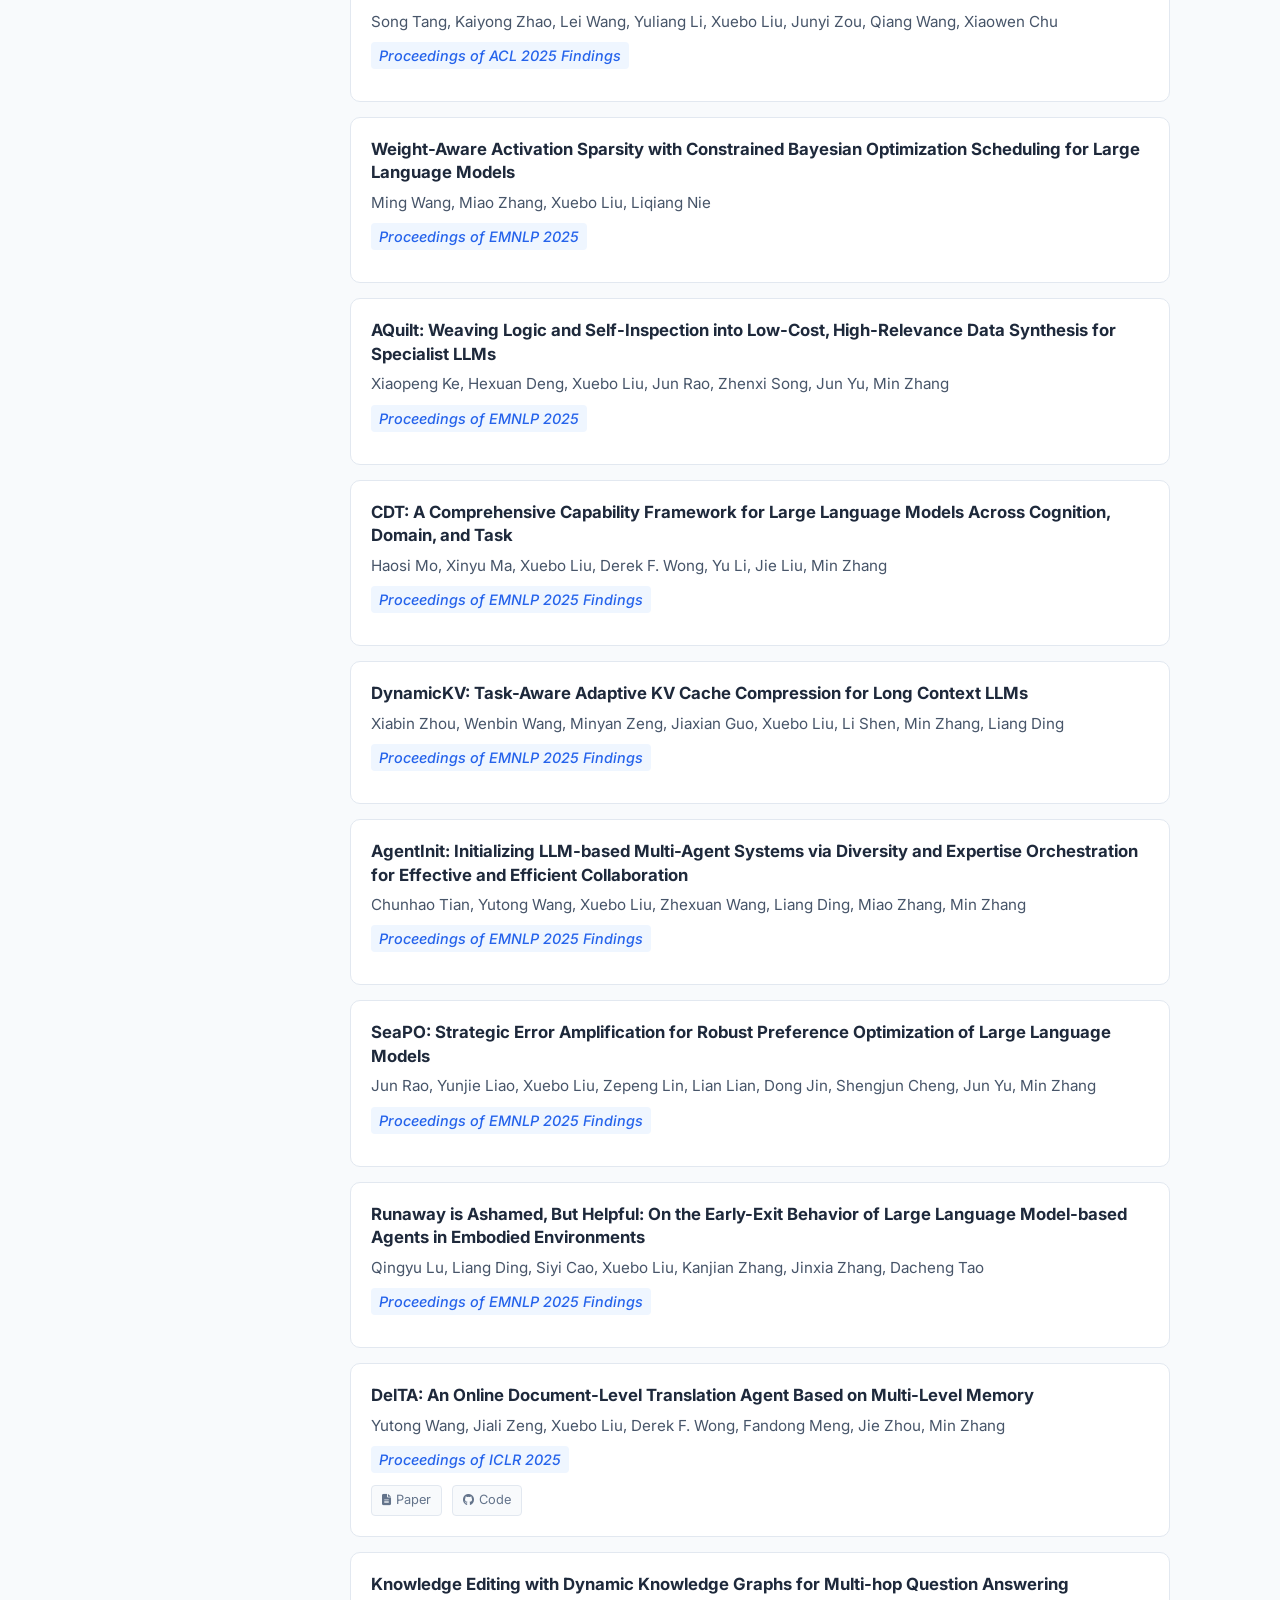
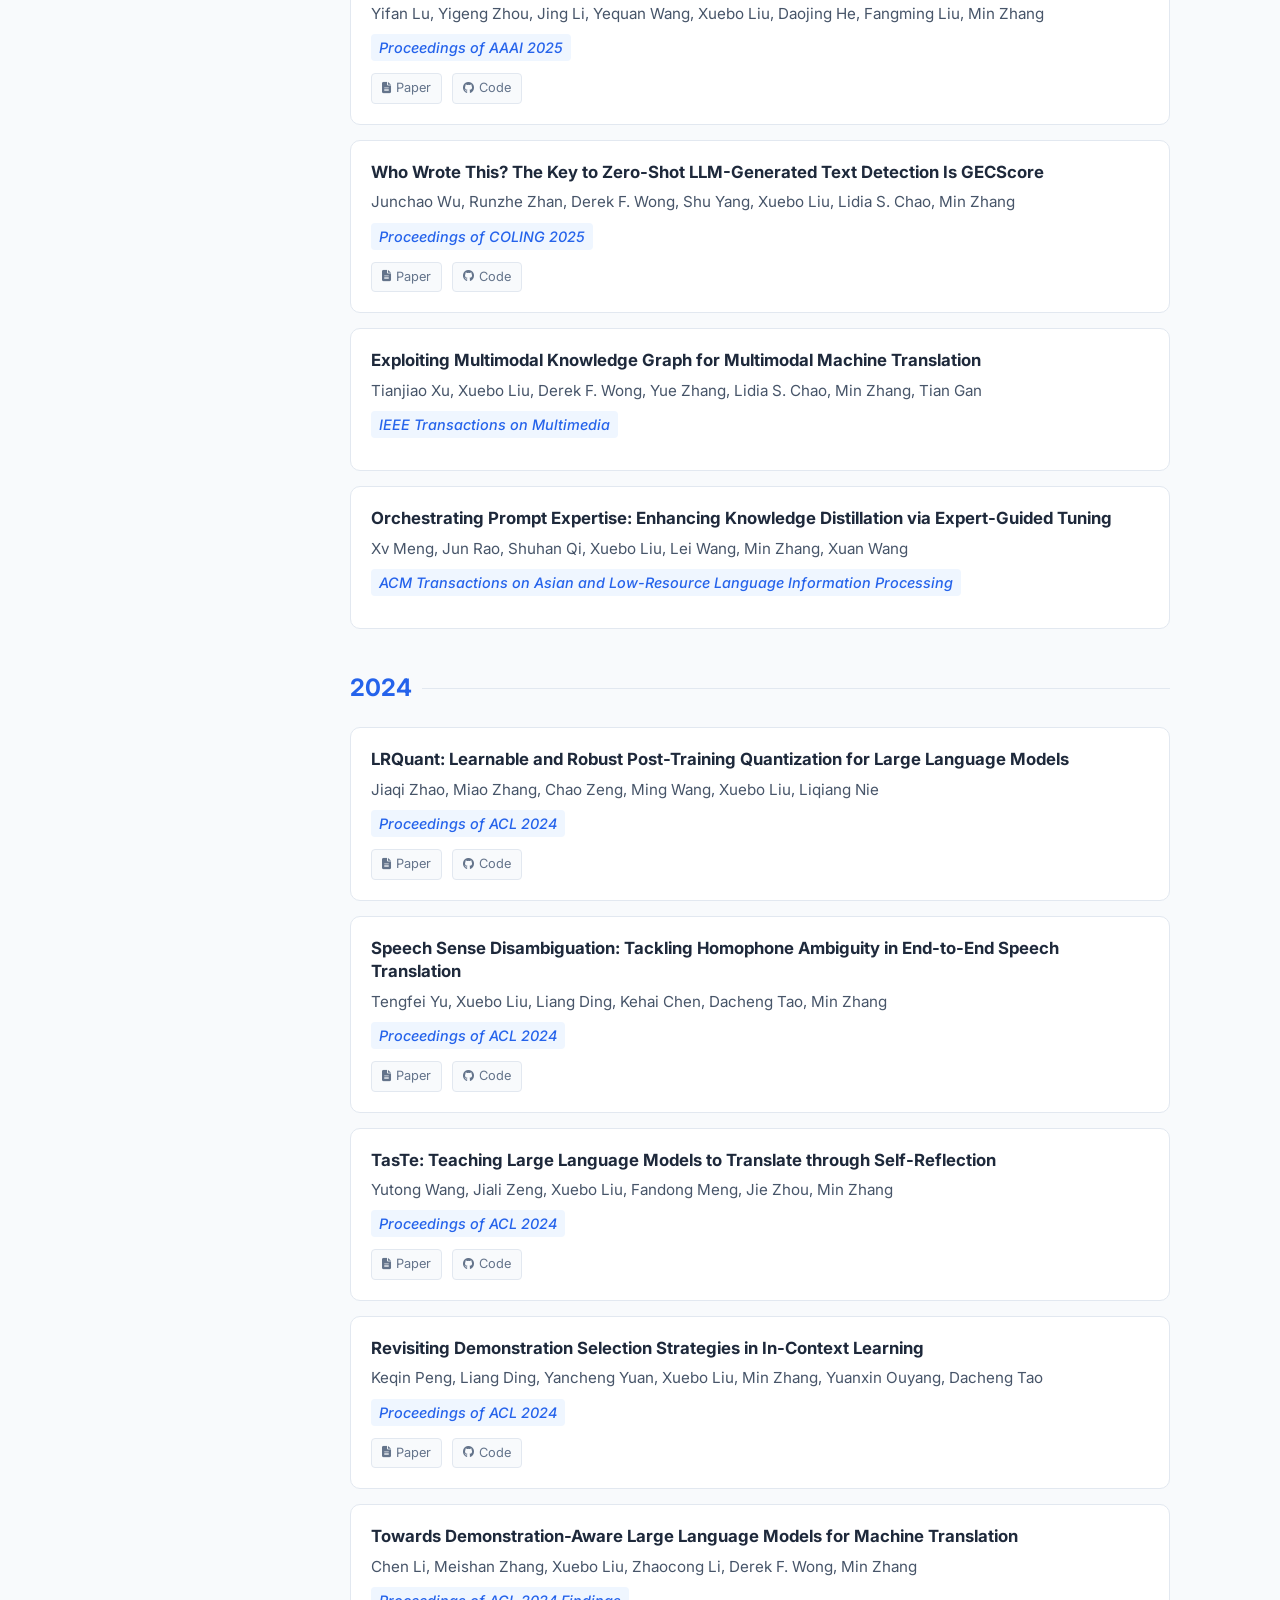
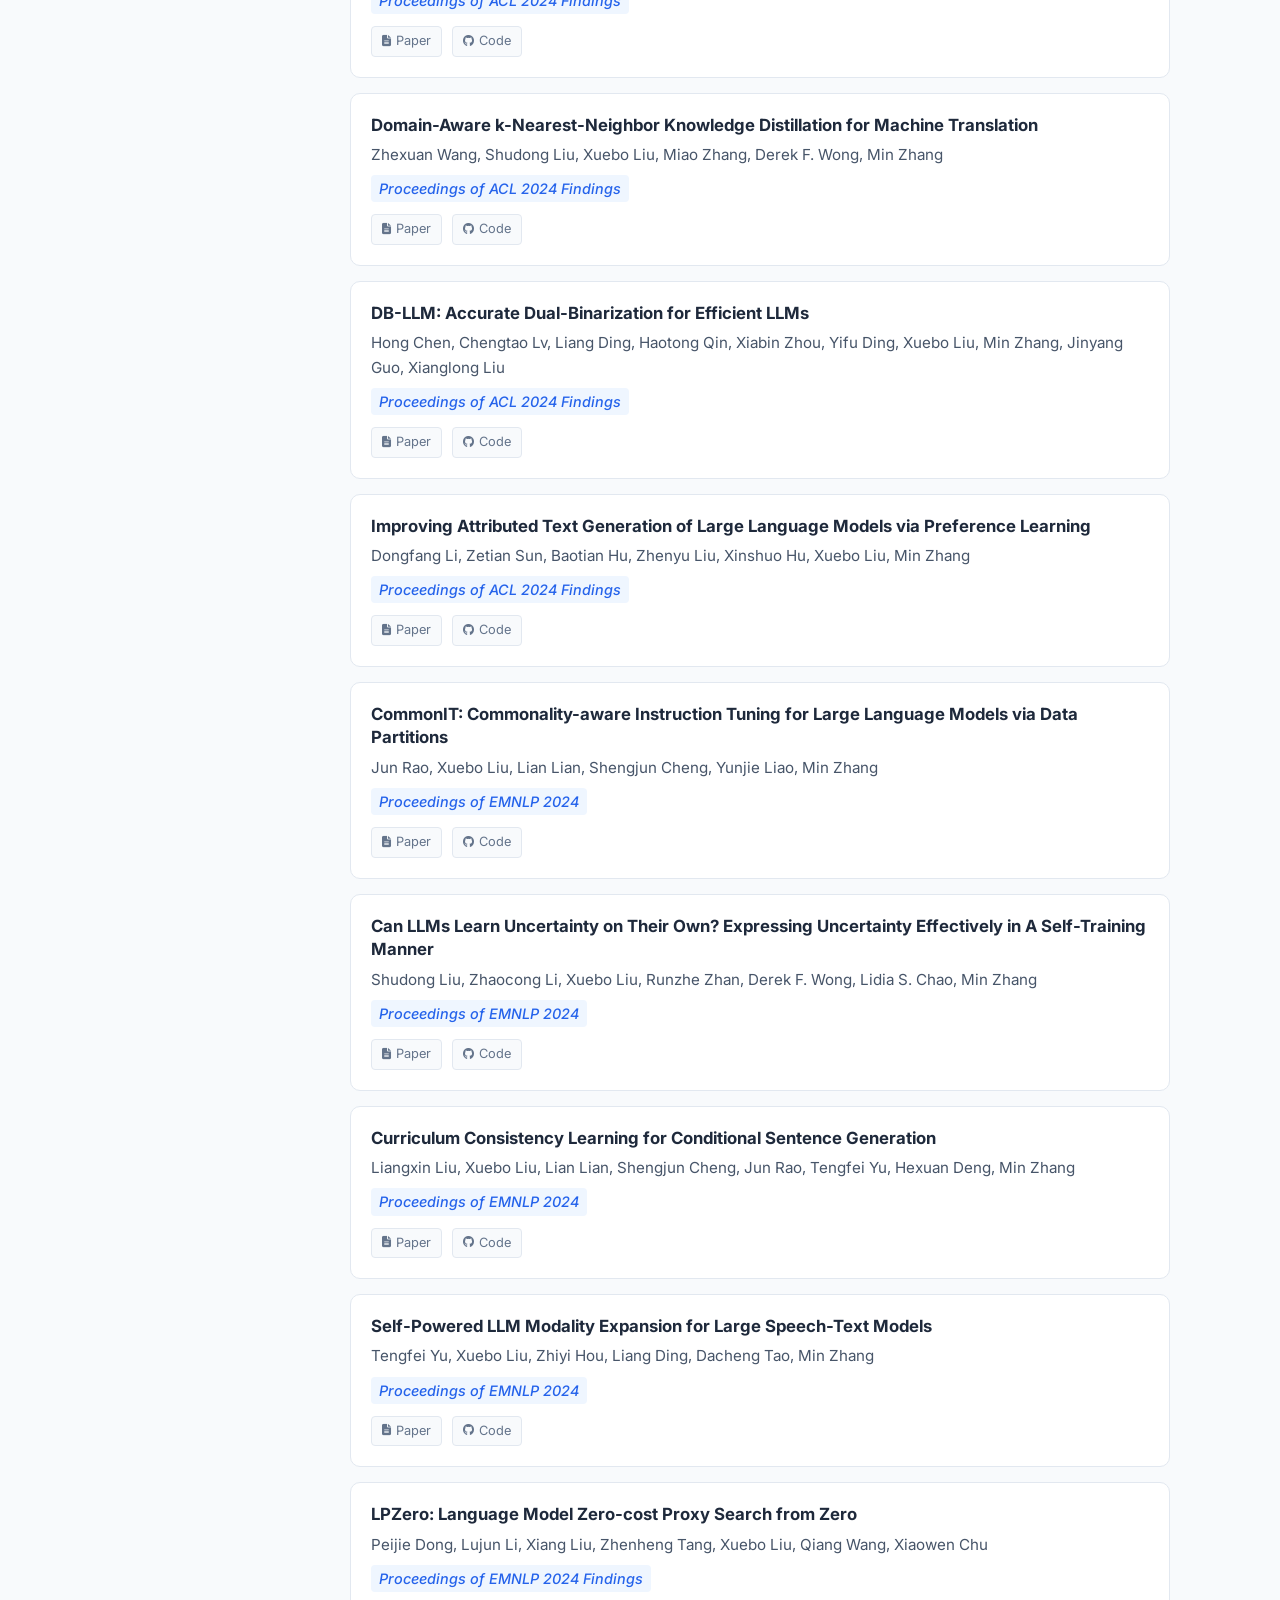
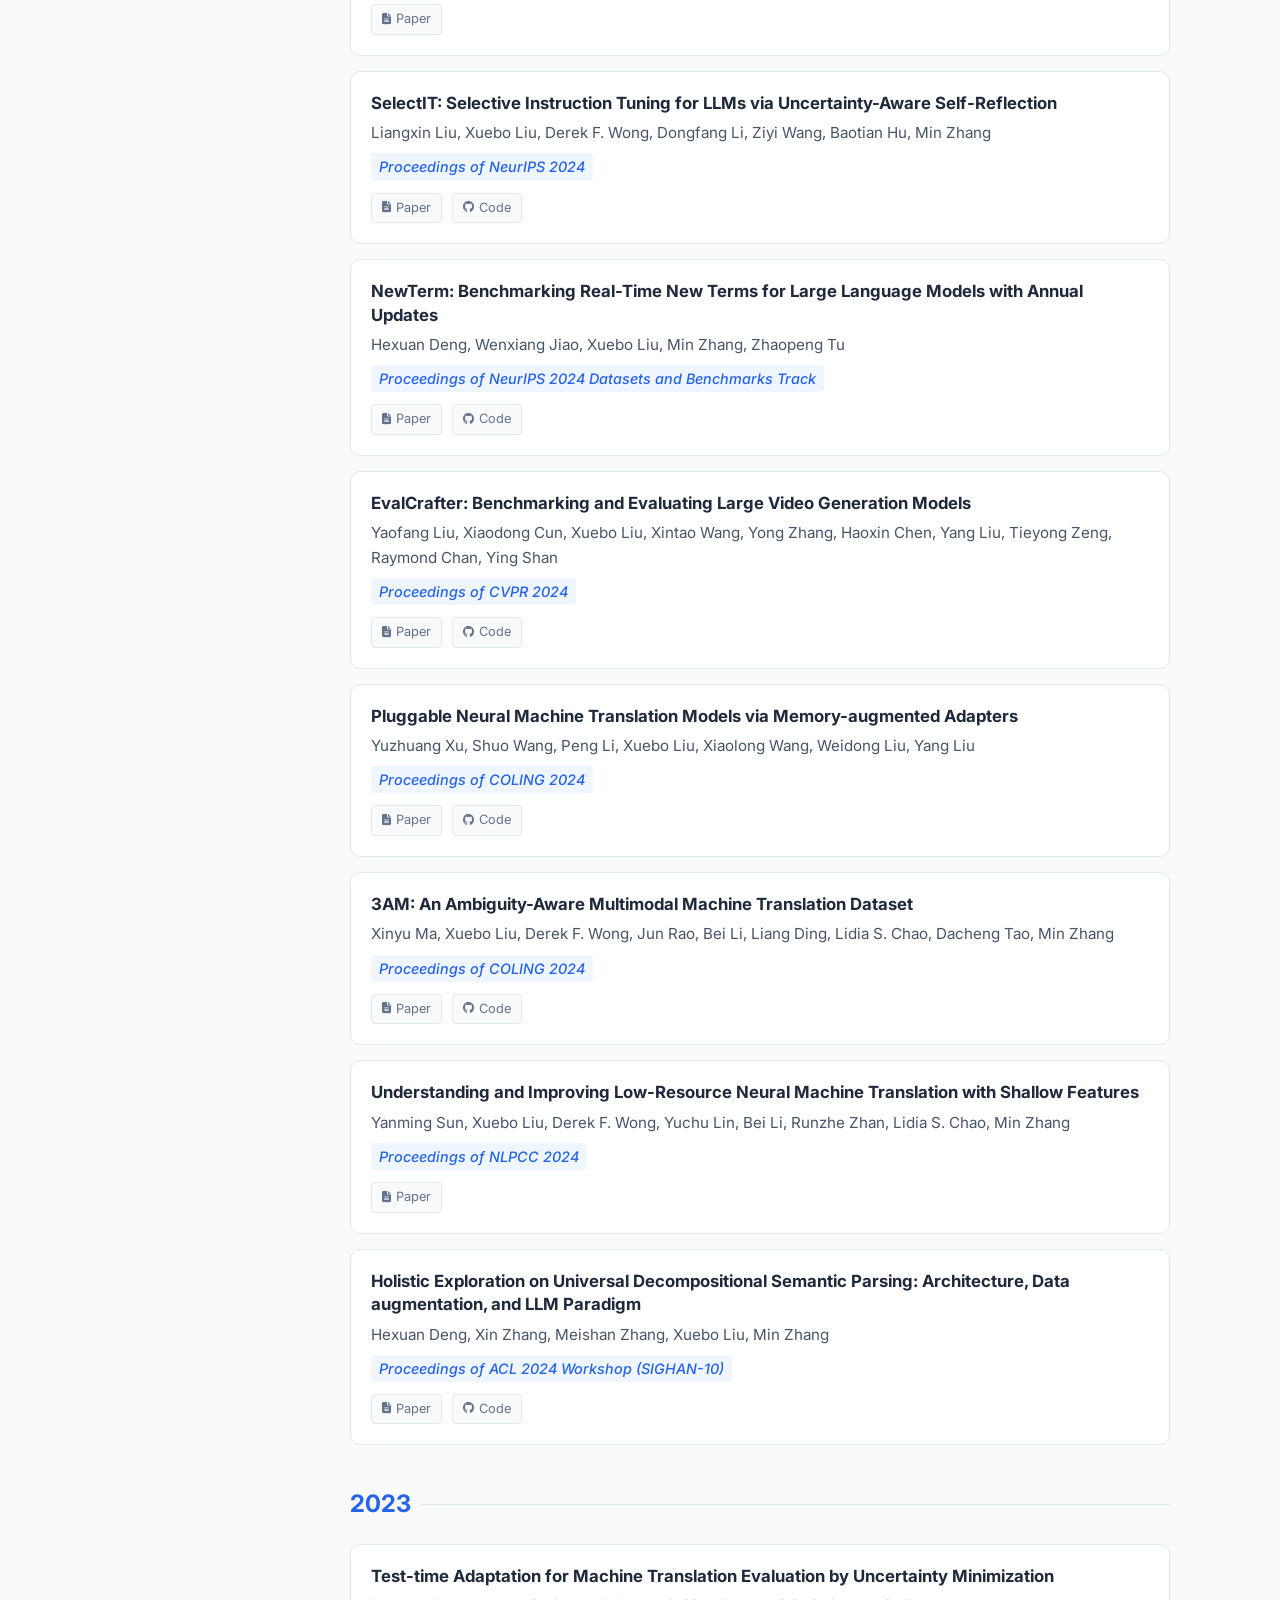
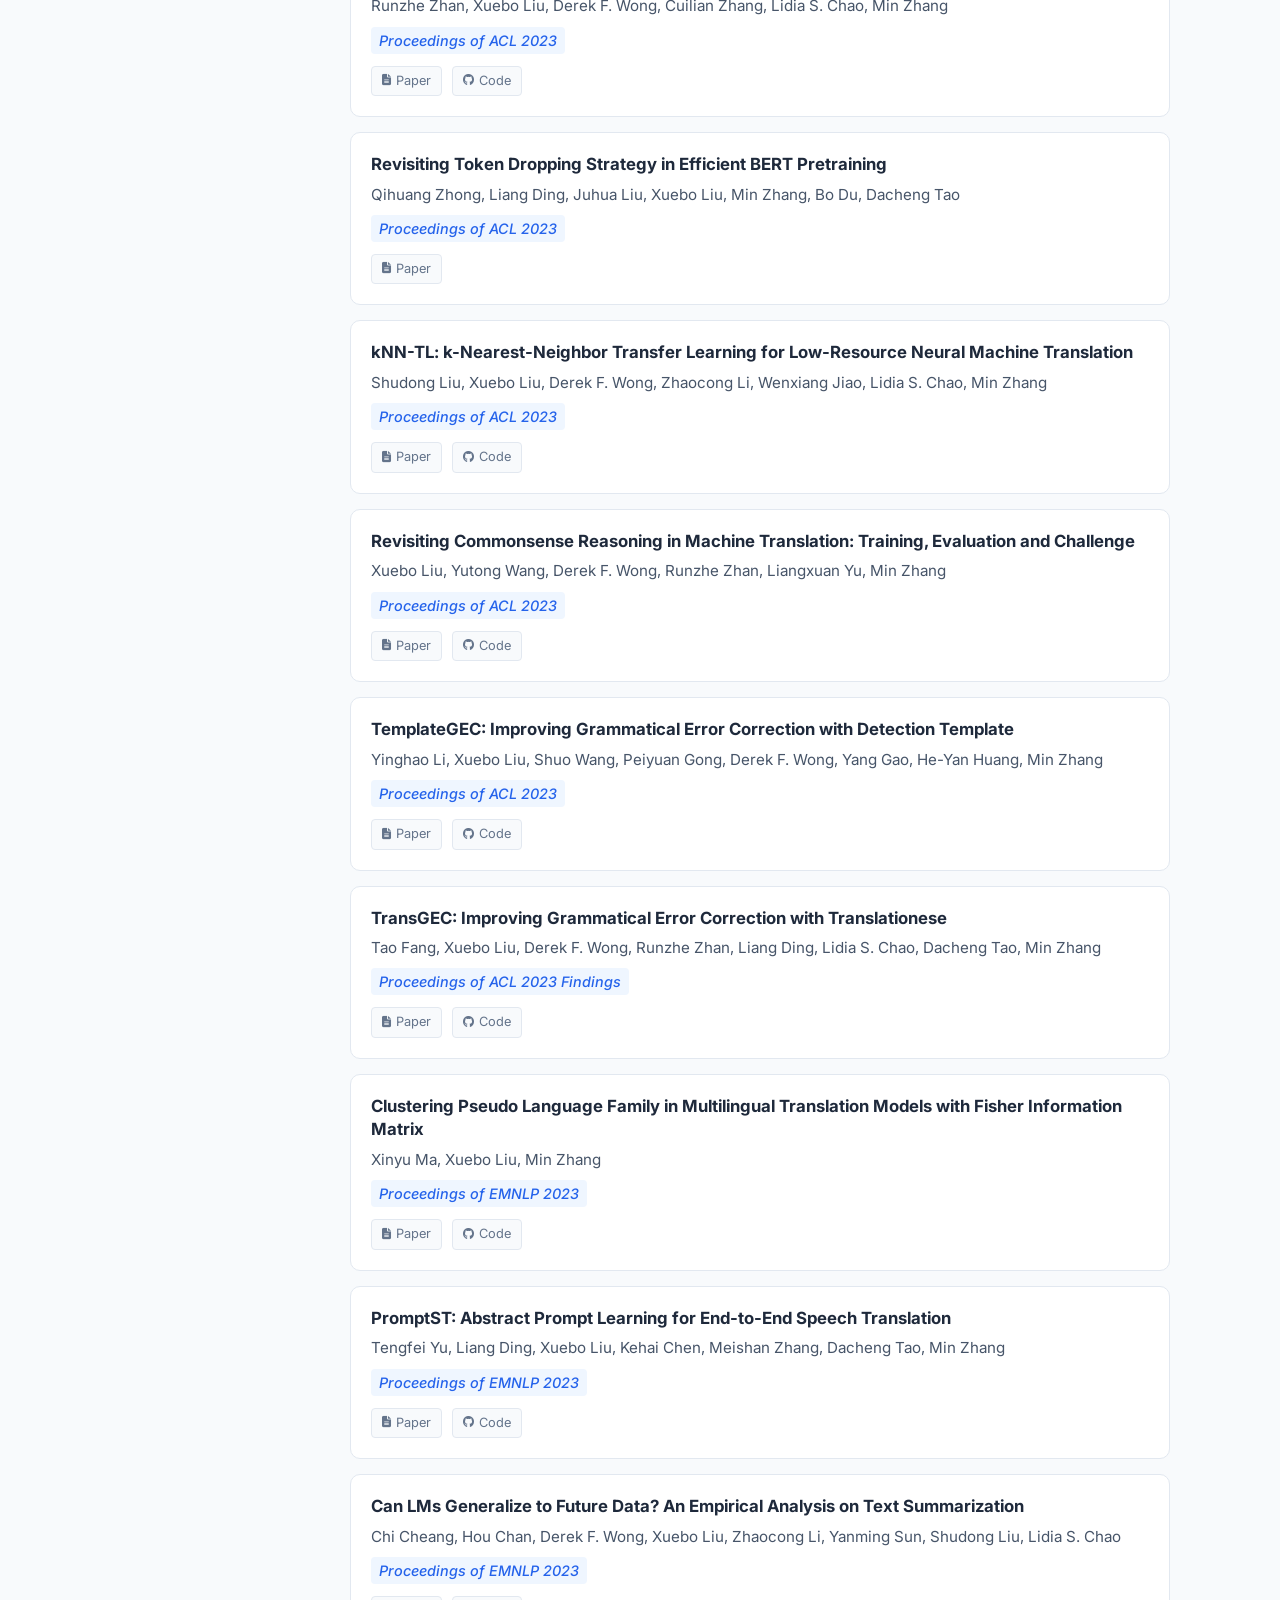
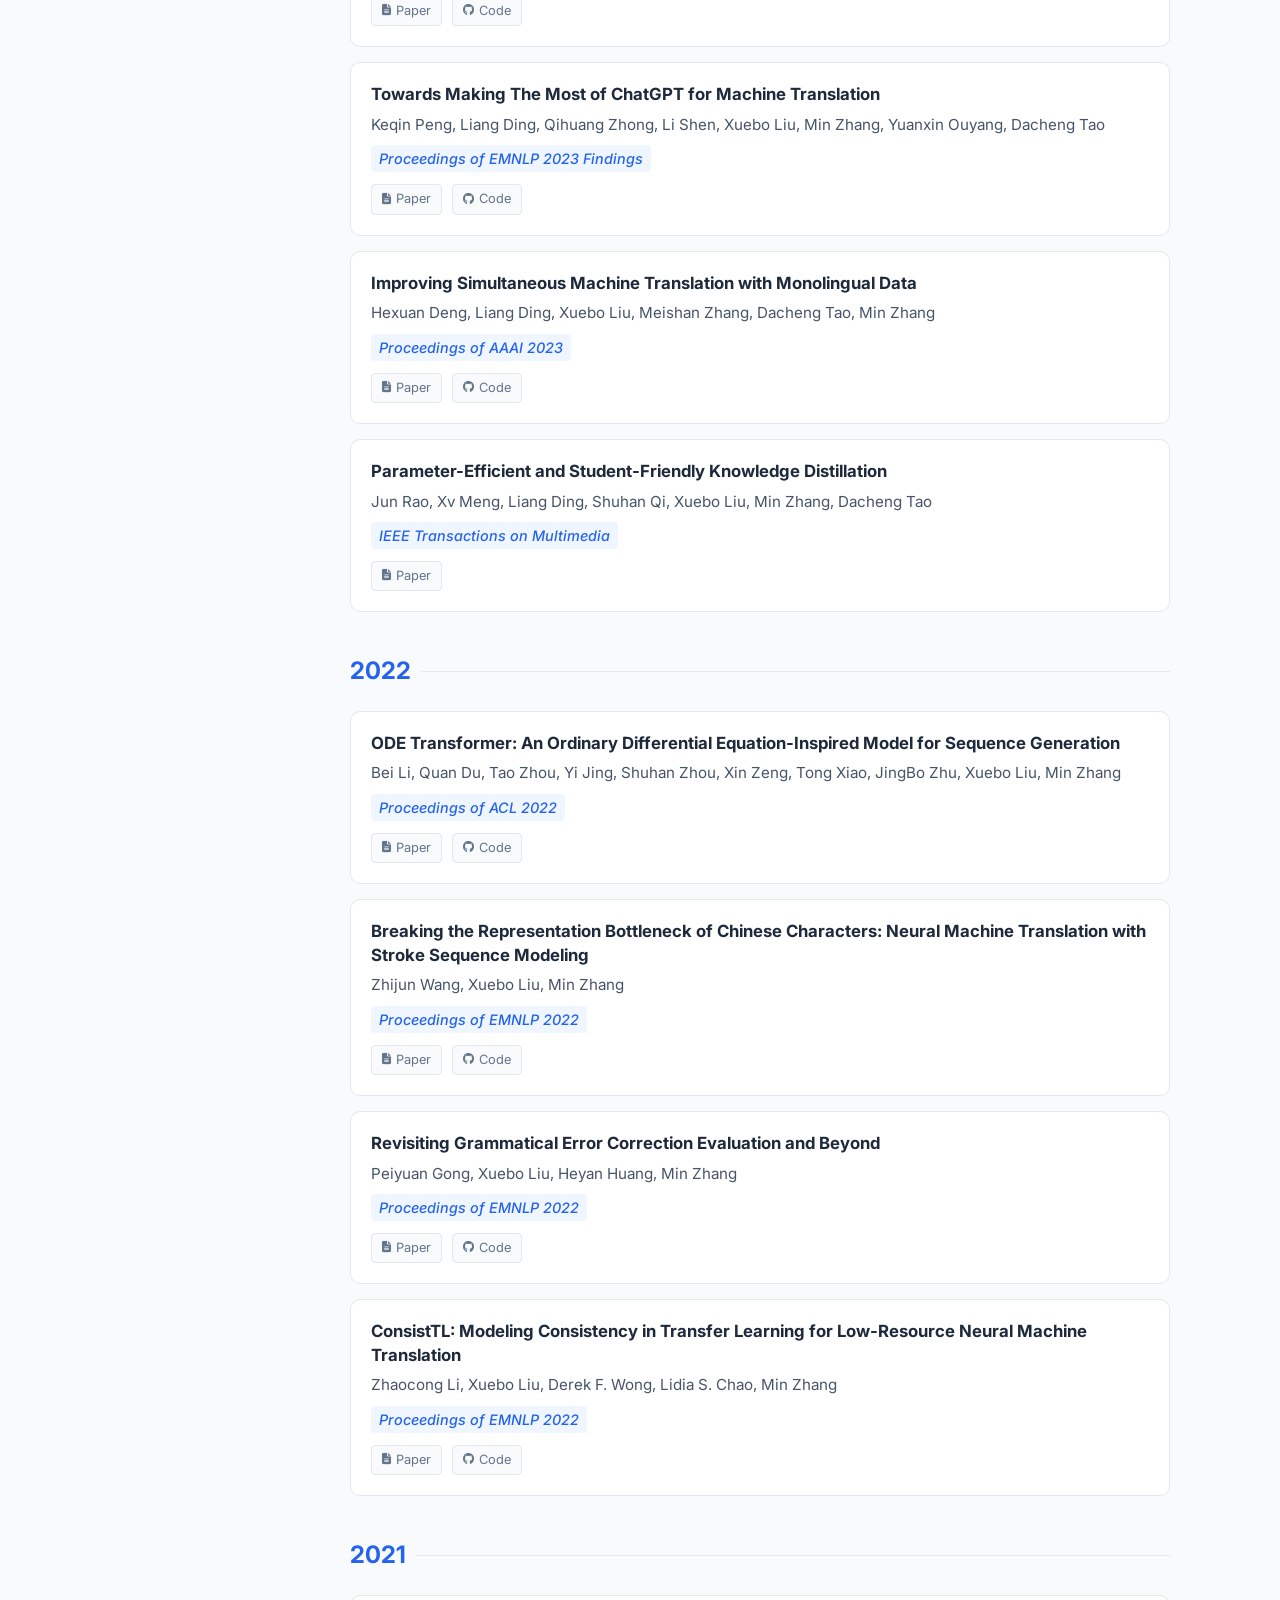
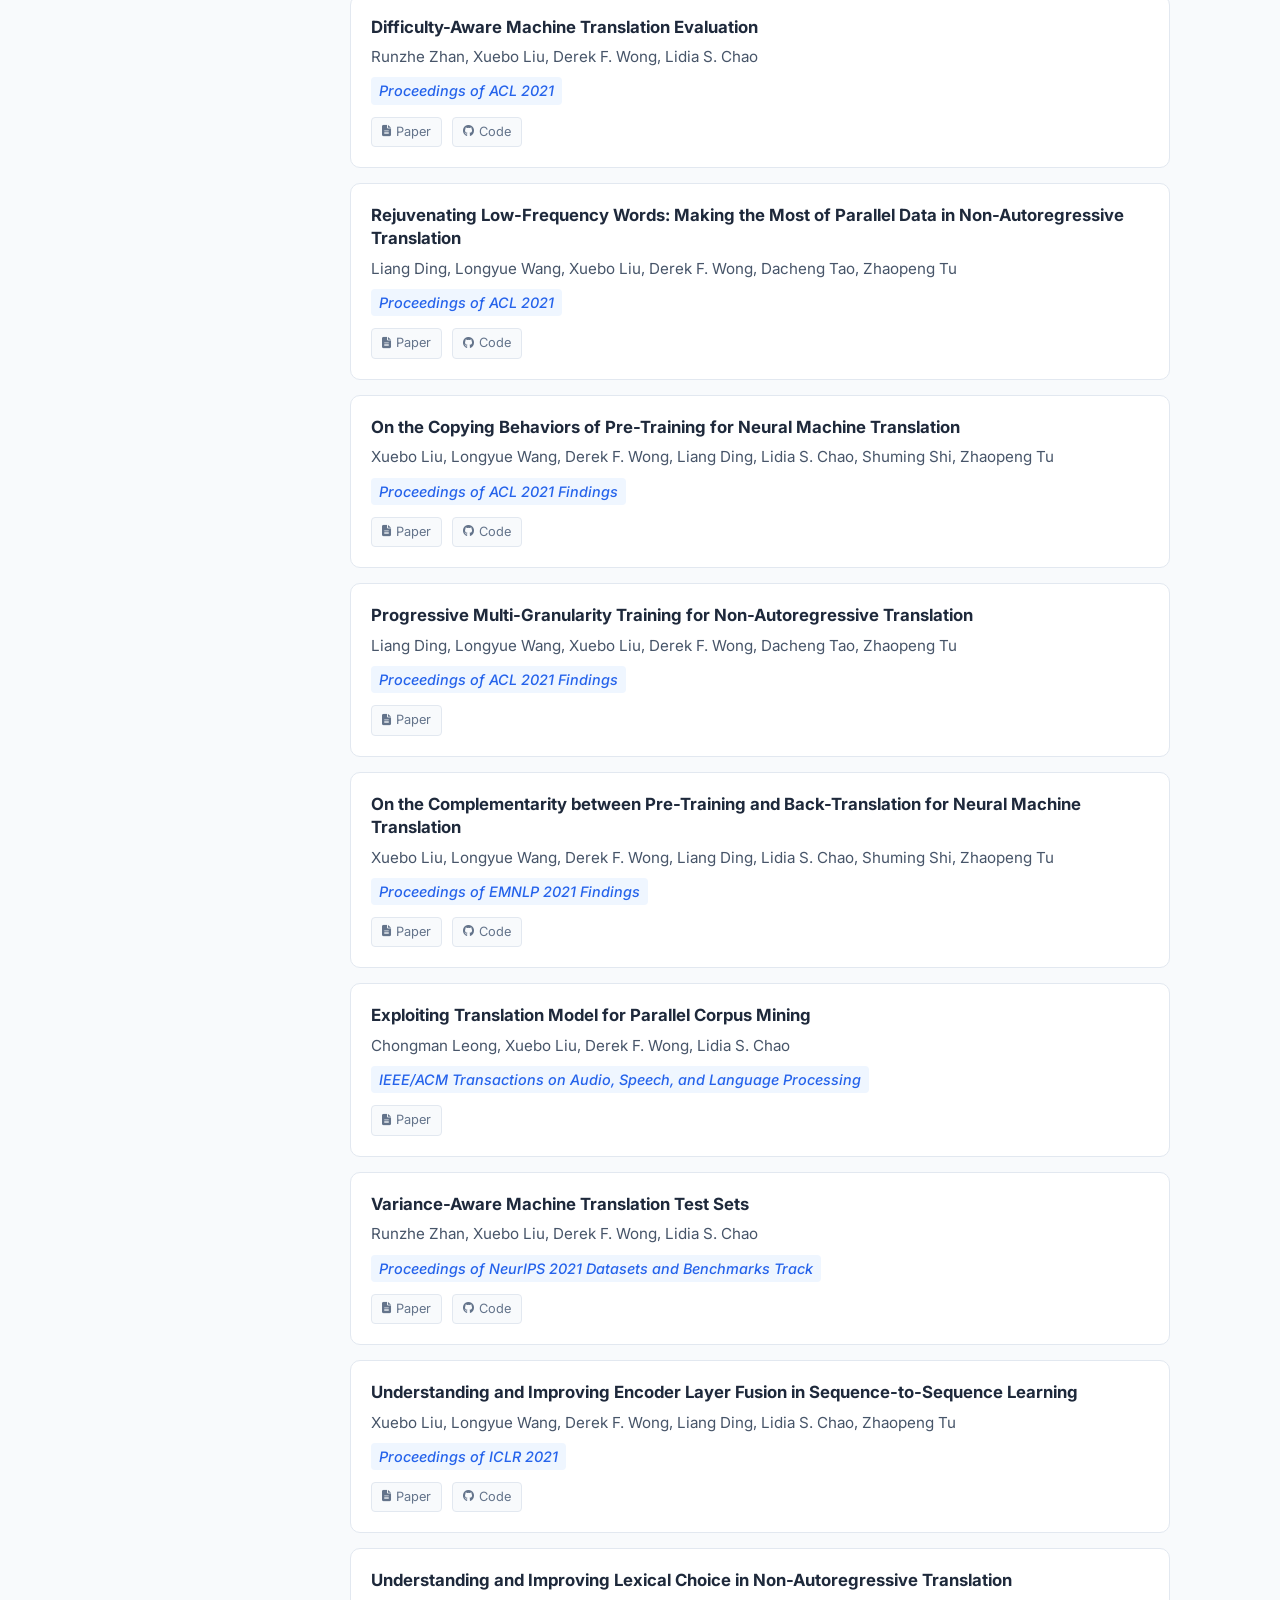
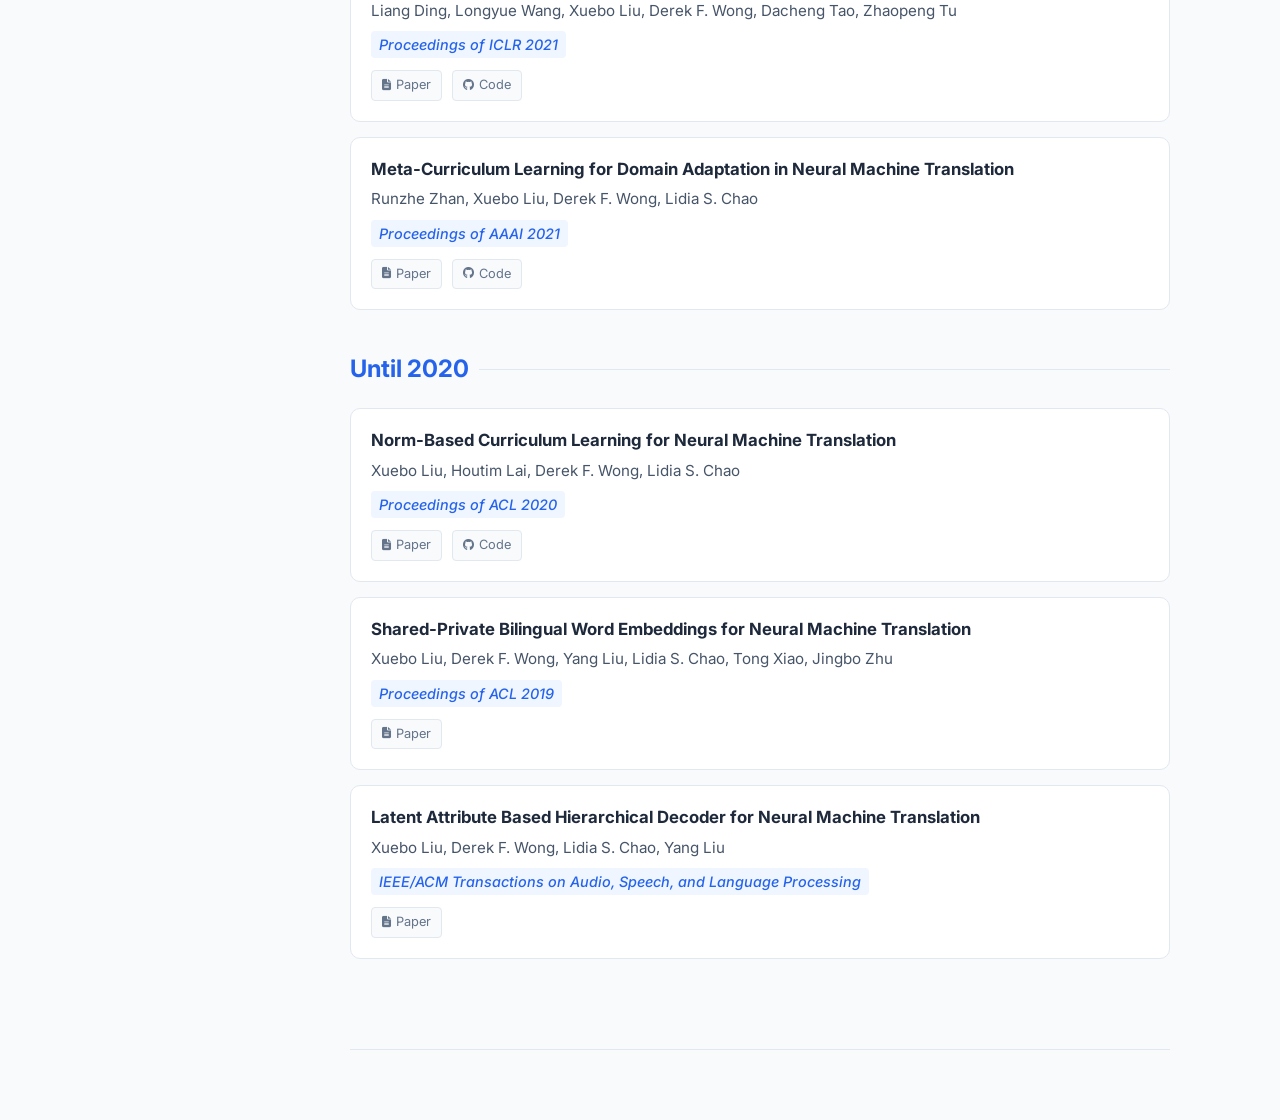
==== commit 4398d945: "Default Changelist" ====
--- a/pub.html
+++ b/pub.html
@@ -240,6 +240,18 @@
                     <div class="paper-venue">Proceedings of AAAI 2026</div>
                 </div>
 
+                <div class="paper-item">
+                    <div class="paper-title">Mitigating Context-Memory Conflicts in LLMs through Dynamic Cognitive Reconciliation Decoding</div>
+                    <div class="paper-authors">Yigeng Zhou, Wu Li, Yifan Lu, Yequan Wang, Xuebo Liu, Wenya Wang, Jun Yu, Min Zhang, Jing Li</div>
+                    <div class="paper-venue">IEEE/ACM Transactions on Audio, Speech, and Language Processing</div>
+                </div>
+
+                <div class="paper-item">
+                    <div class="paper-title">Domain Adaptive Machine Translation with Synthetic Feedback for Large Language Models</div>
+                    <div class="paper-authors">Xinyi Yang, Runzhe Zhan, Junchao Wu, Yue Zhang, Xuebo Liu, Lidia S. Chao, Yujia Huo, Derek F. Wong</div>
+                    <div class="paper-venue">ACM Transactions on Asian and Low-Resource Language Information Processing</div>
+                </div>
+
             </div>
         </section>
 
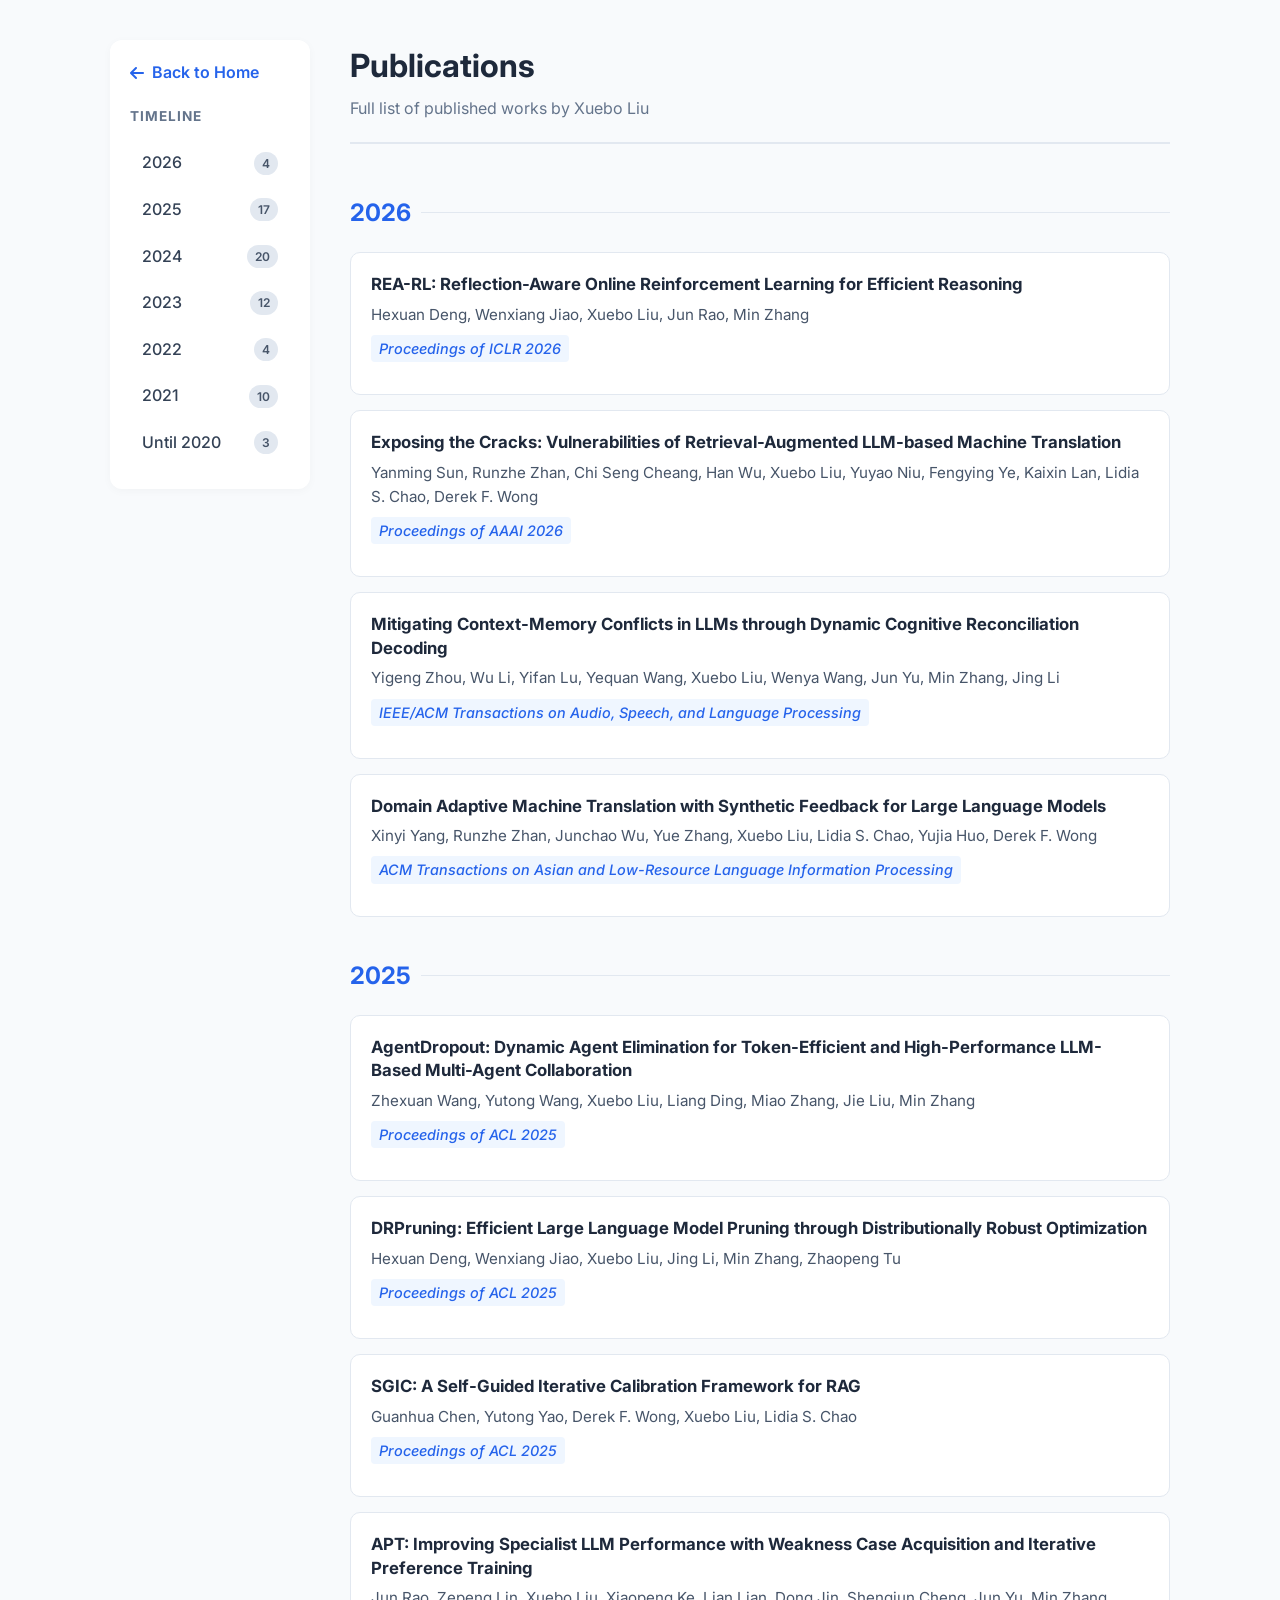
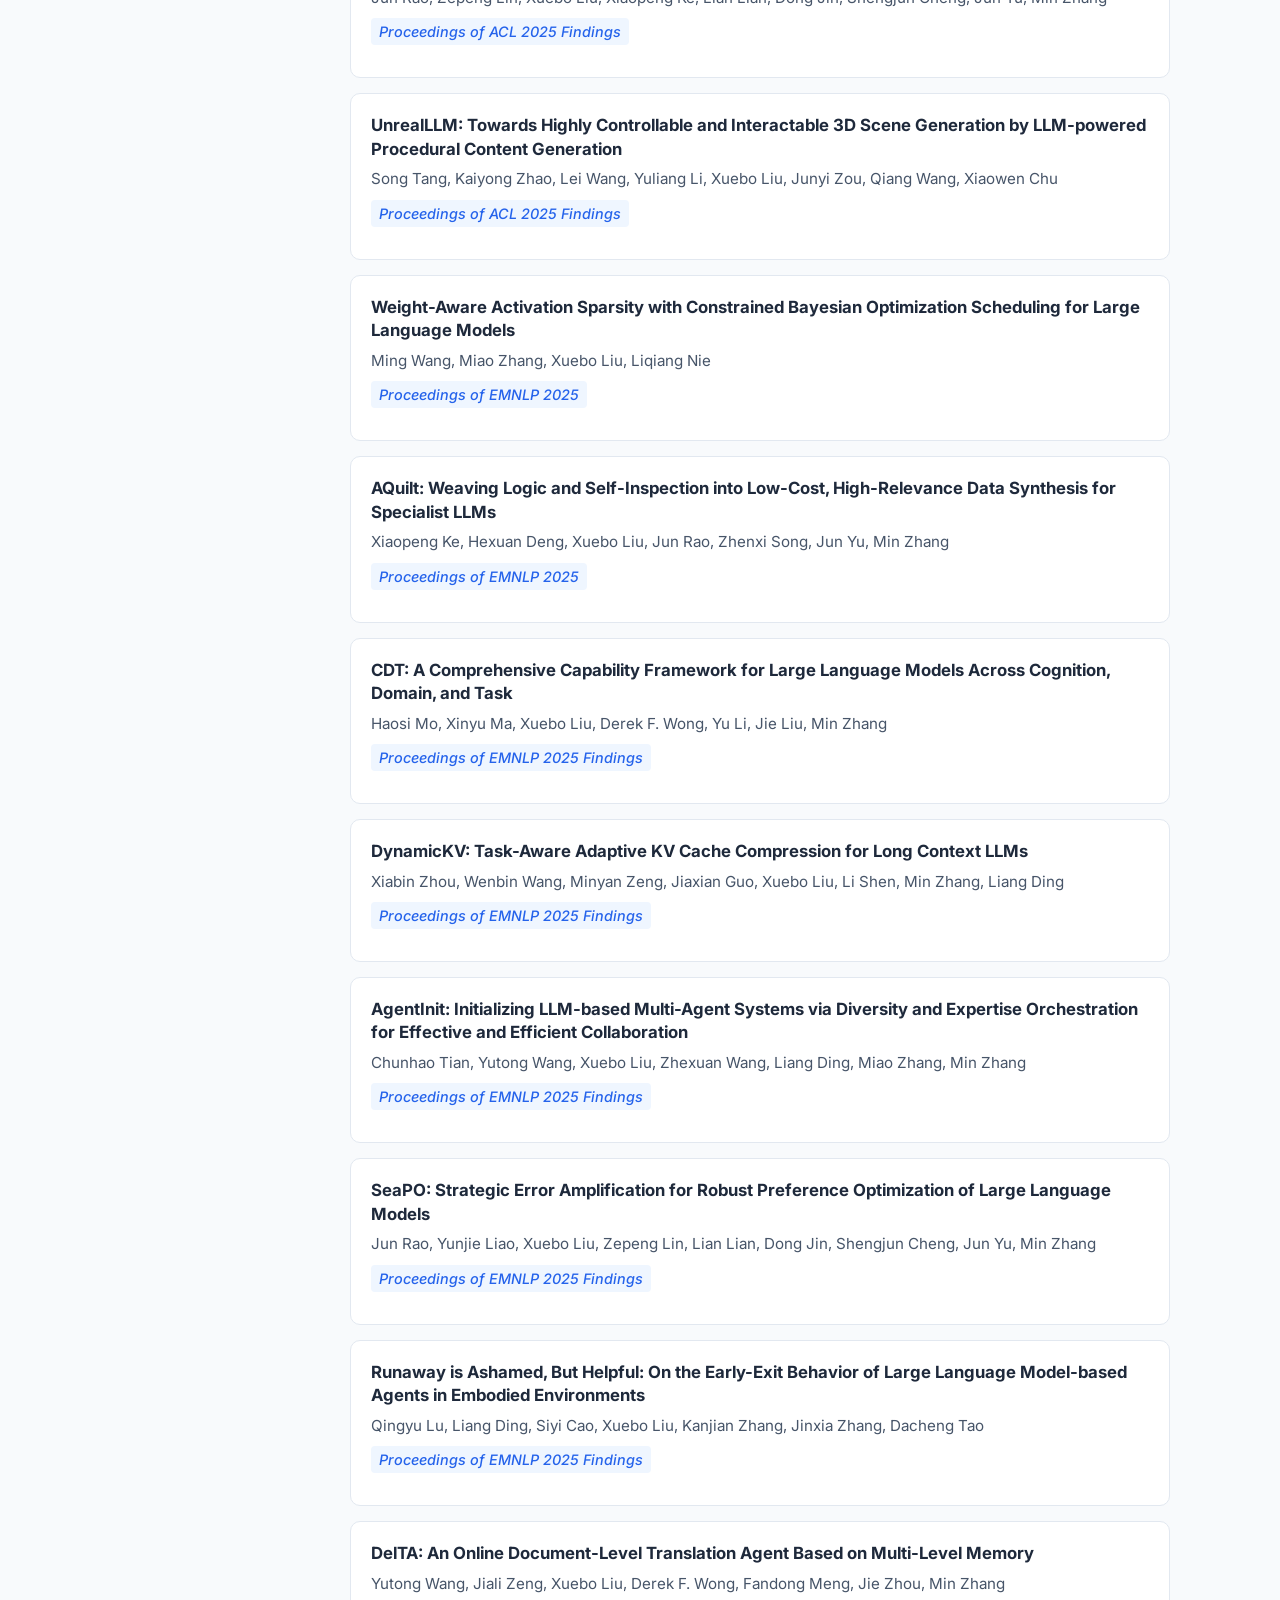
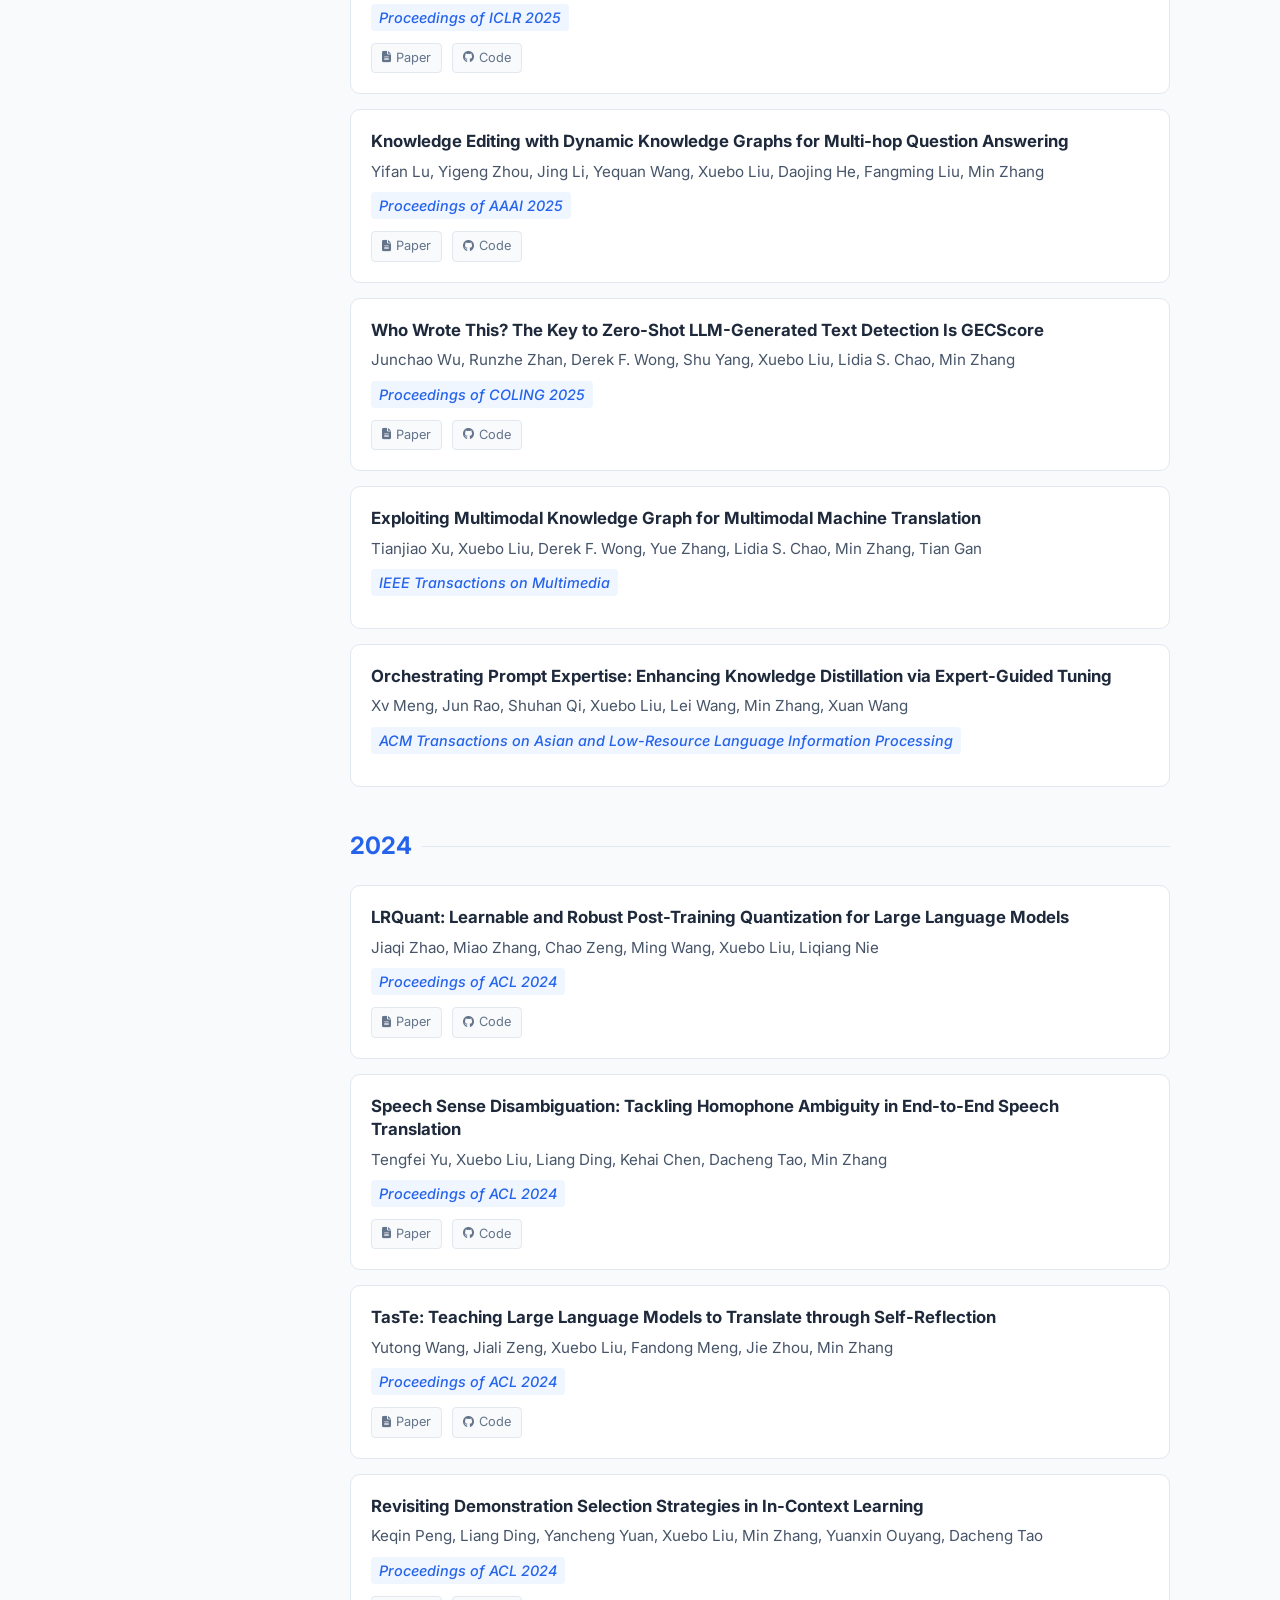
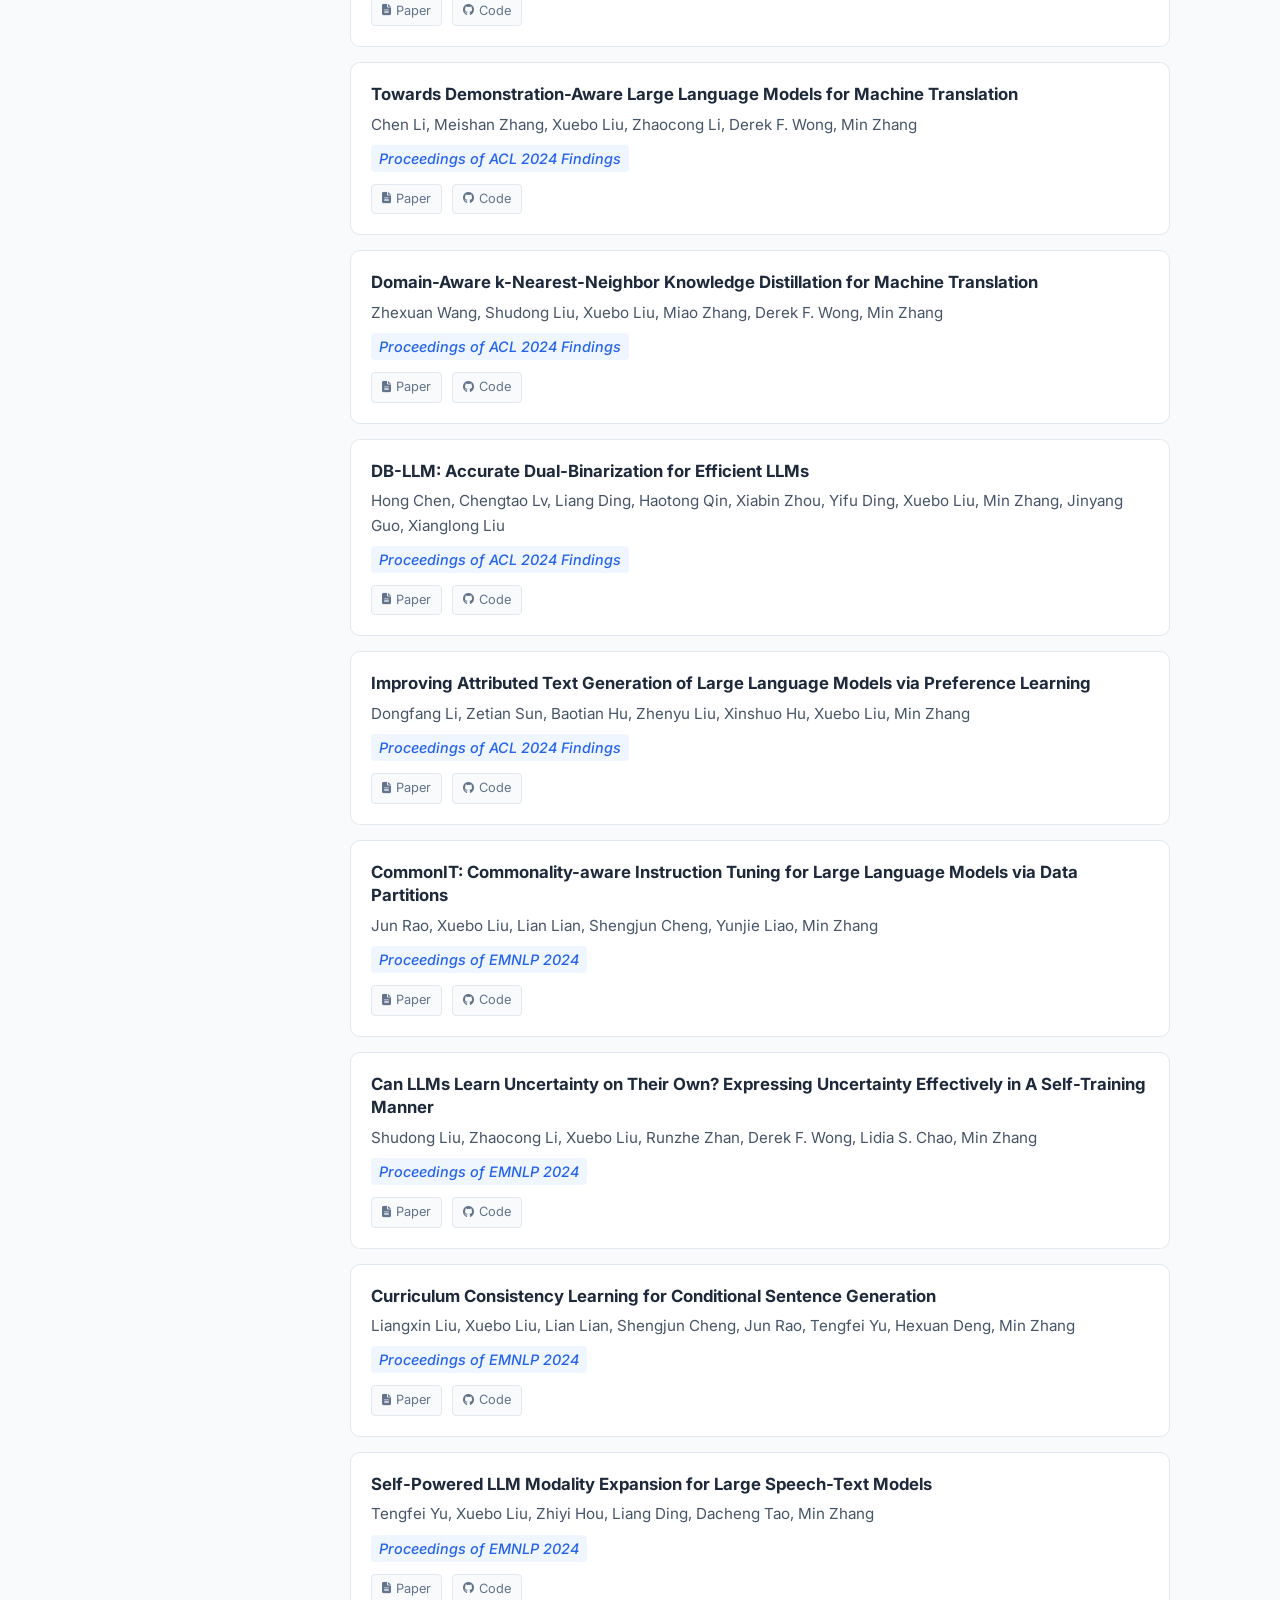
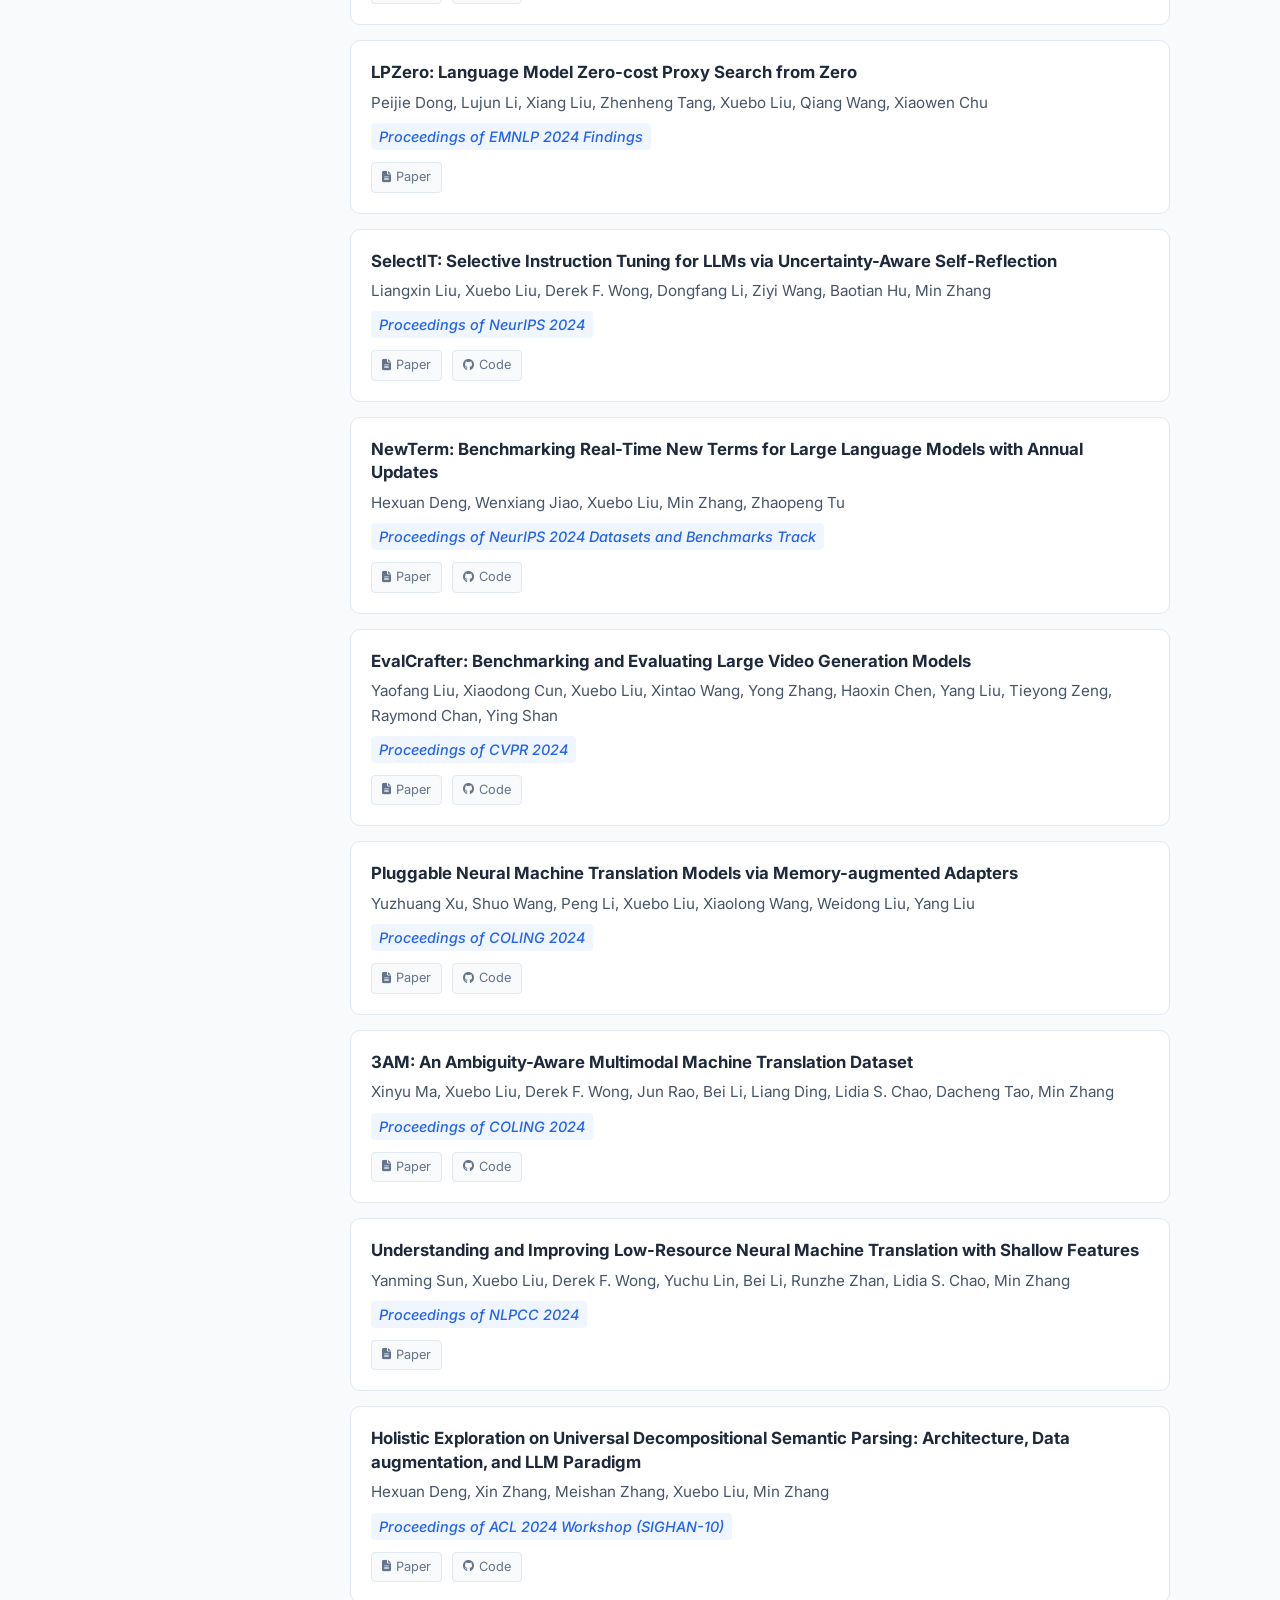
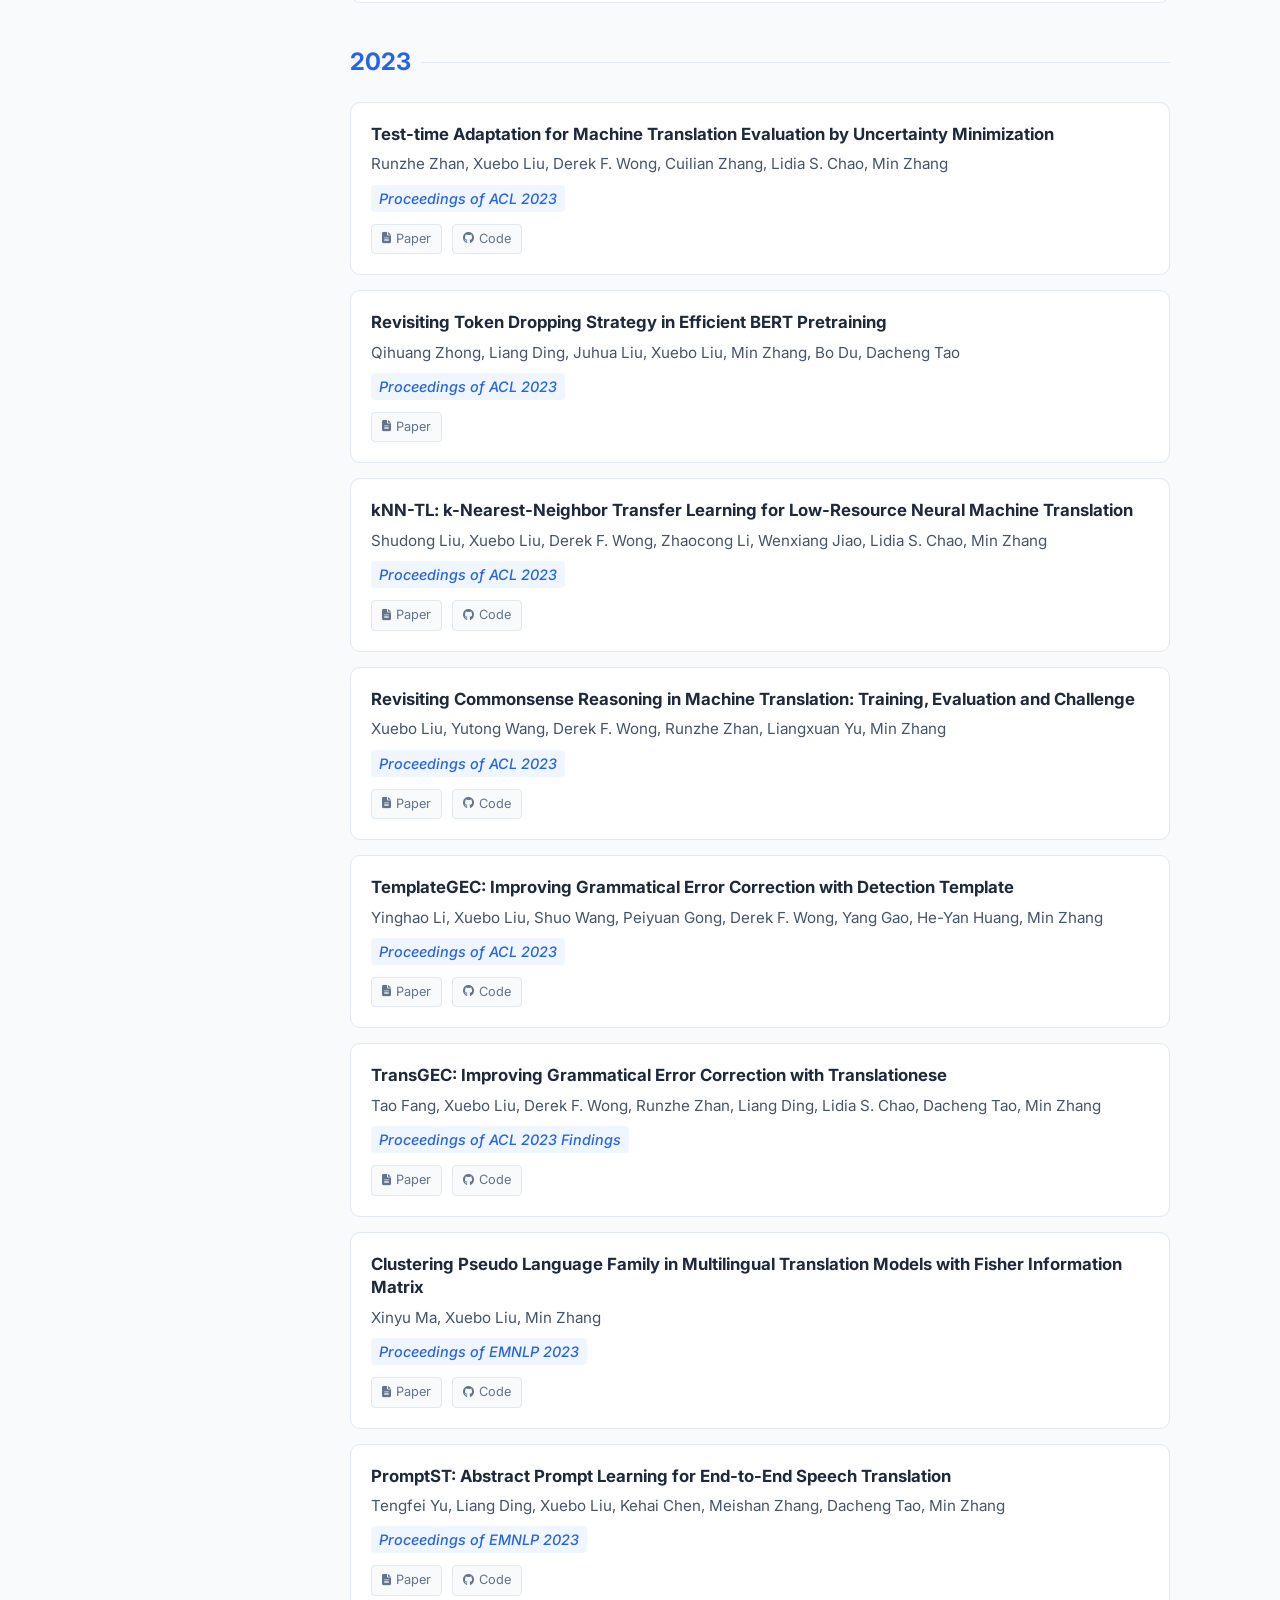
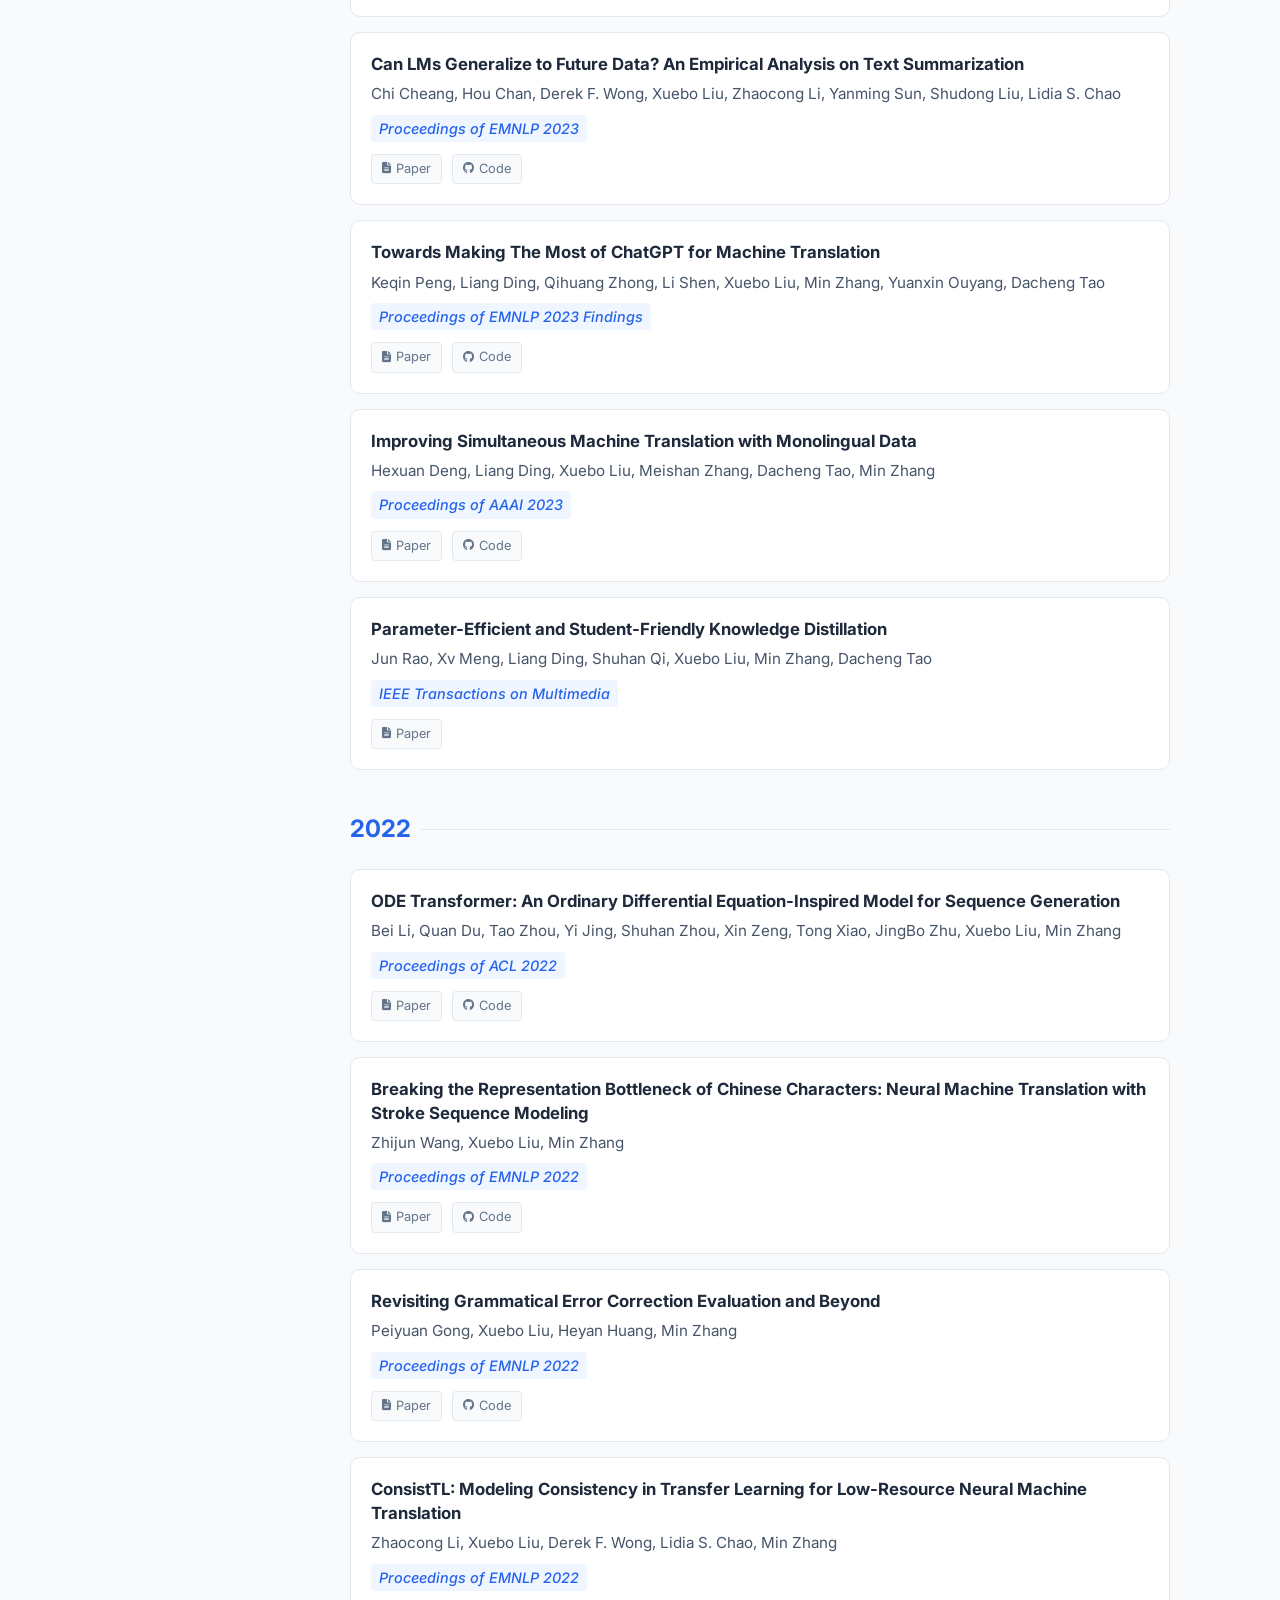
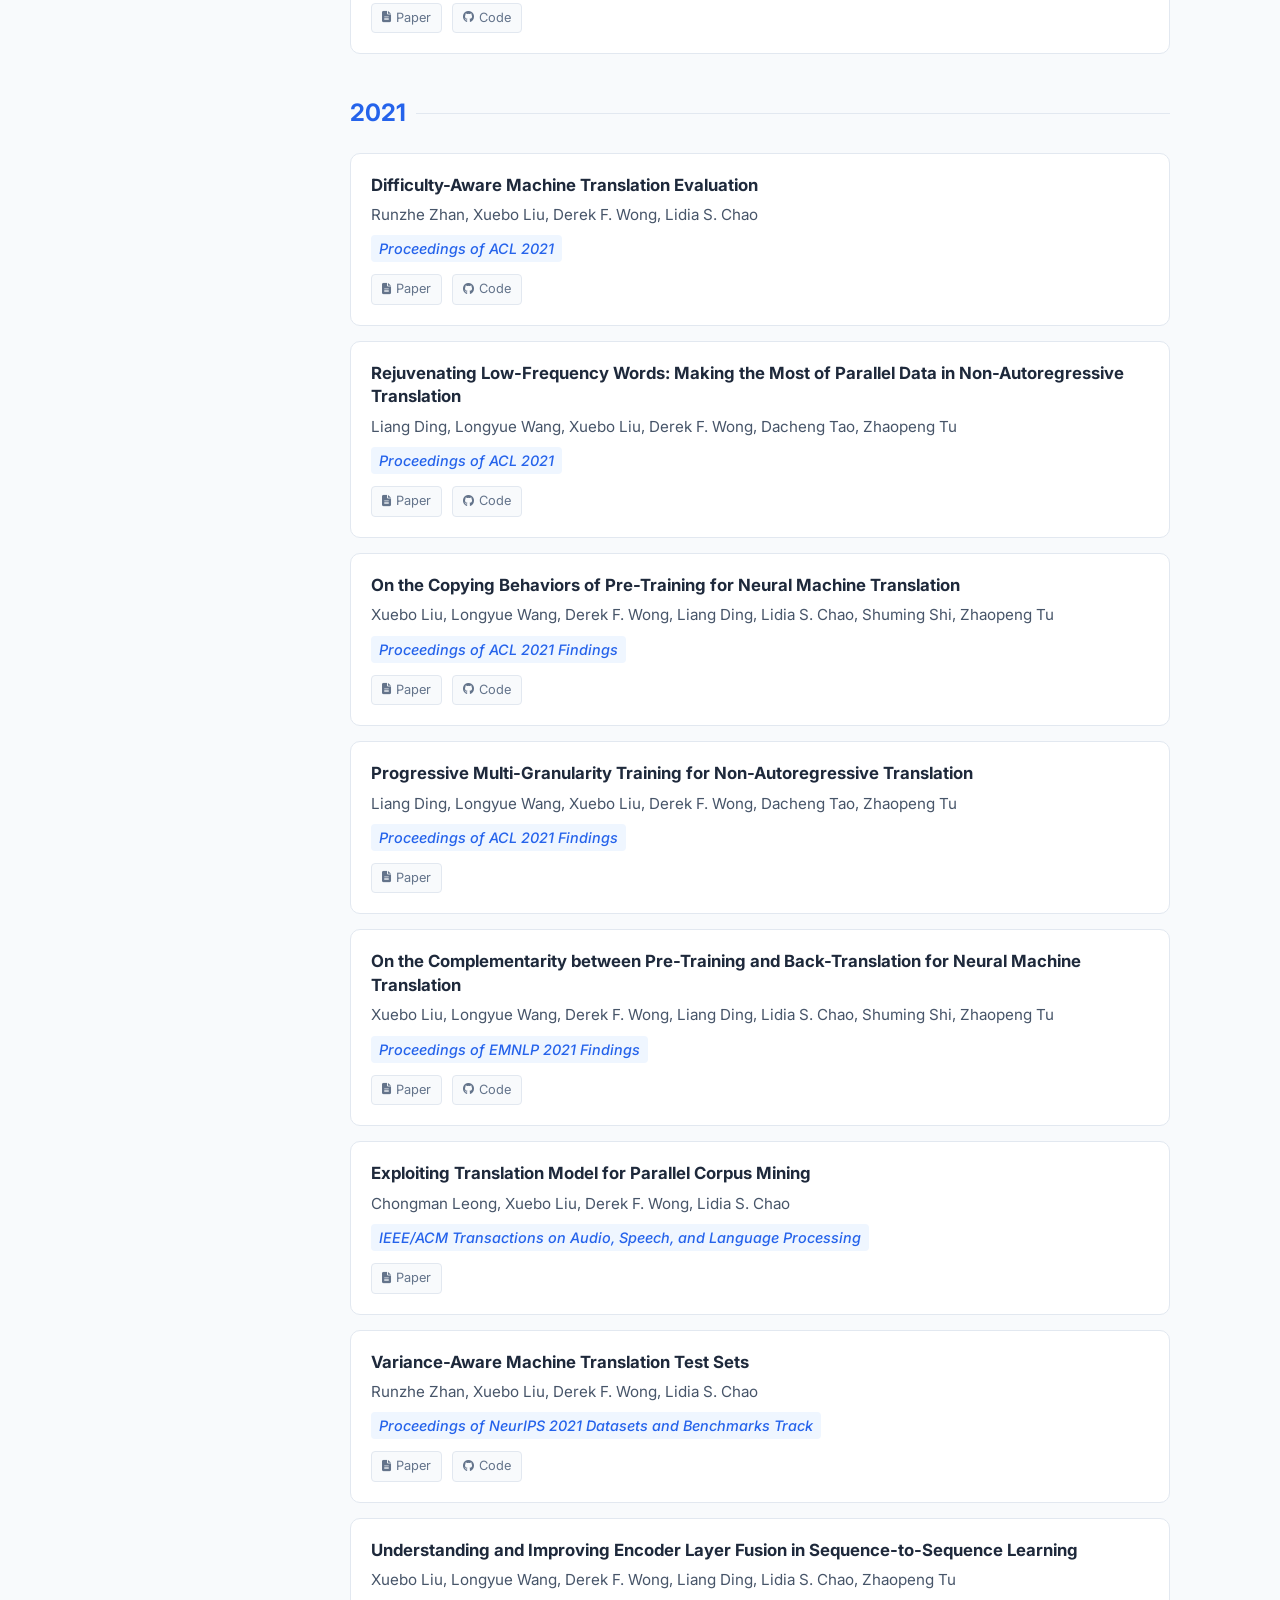
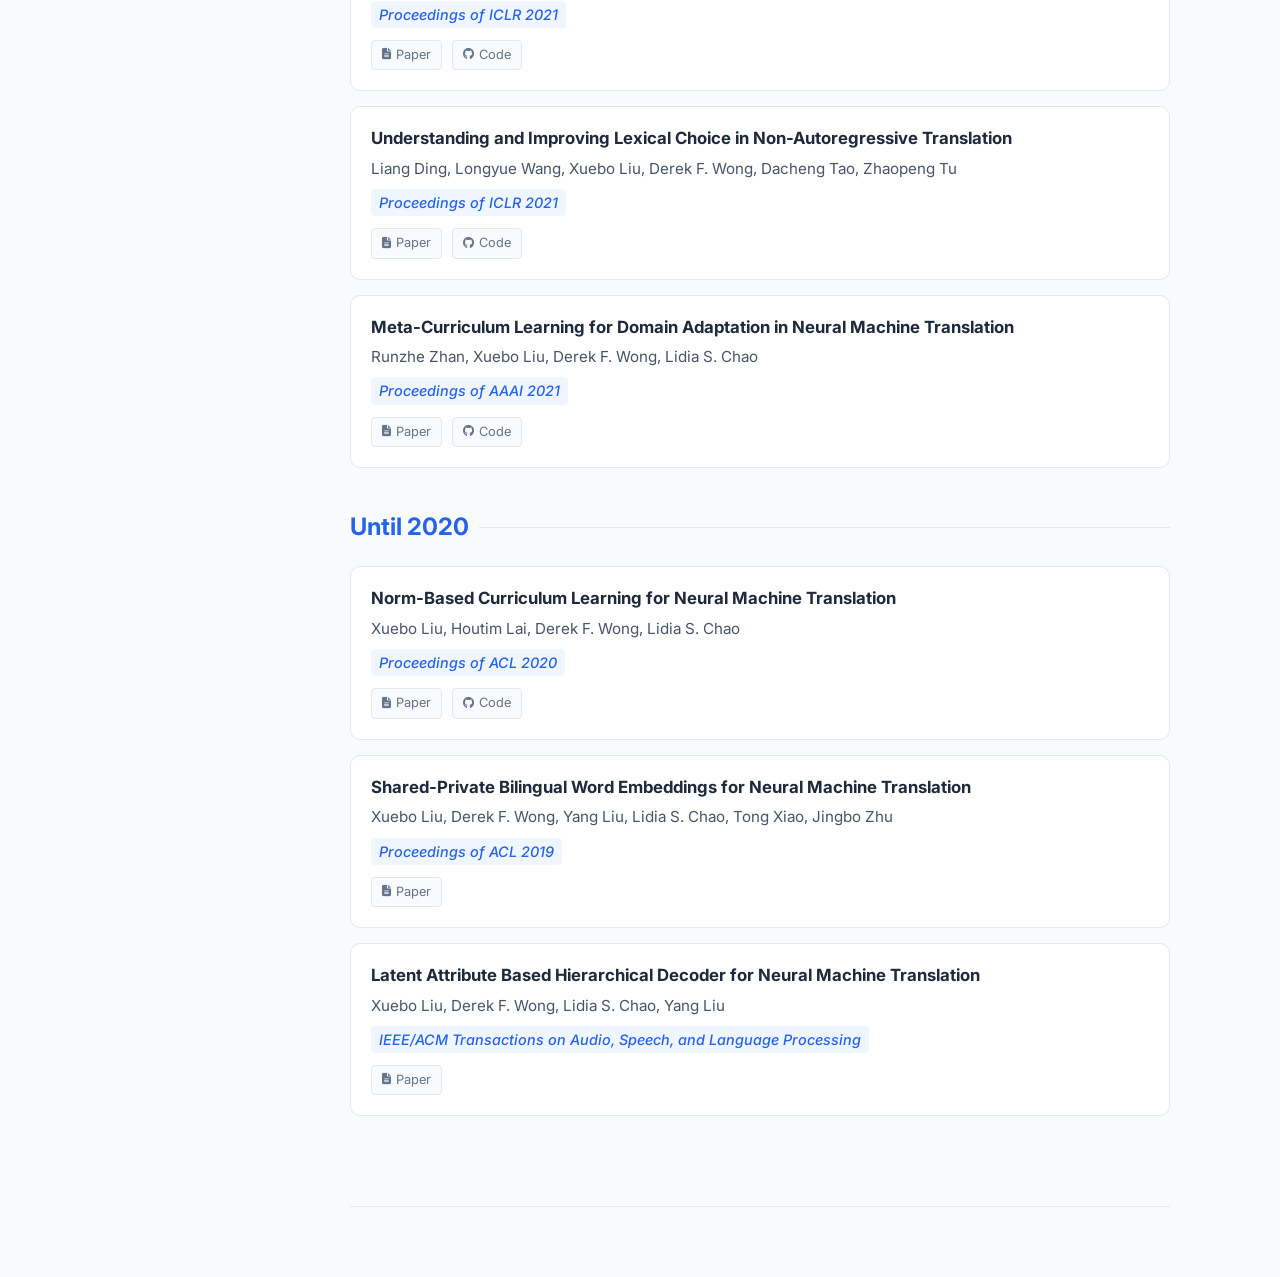
==== commit fbf305ed: "Default Changelist" ====
--- a/pub.html
+++ b/pub.html
@@ -235,6 +235,12 @@
             <div class="paper-list">
 
                 <div class="paper-item">
+                    <div class="paper-title">REA-RL: Reflection-Aware Online Reinforcement Learning for Efficient Reasoning</div>
+                    <div class="paper-authors">Hexuan Deng, Wenxiang Jiao, Xuebo Liu, Jun Rao, Min Zhang</div>
+                    <div class="paper-venue">Proceedings of ICLR 2026</div>
+                </div>
+
+                <div class="paper-item">
                     <div class="paper-title">Exposing the Cracks: Vulnerabilities of Retrieval-Augmented LLM-based Machine Translation</div>
                     <div class="paper-authors">Yanming Sun, Runzhe Zhan, Chi Seng Cheang, Han Wu, Xuebo Liu, Yuyao Niu, Fengying Ye, Kaixin Lan, Lidia S. Chao, Derek F. Wong</div>
                     <div class="paper-venue">Proceedings of AAAI 2026</div>
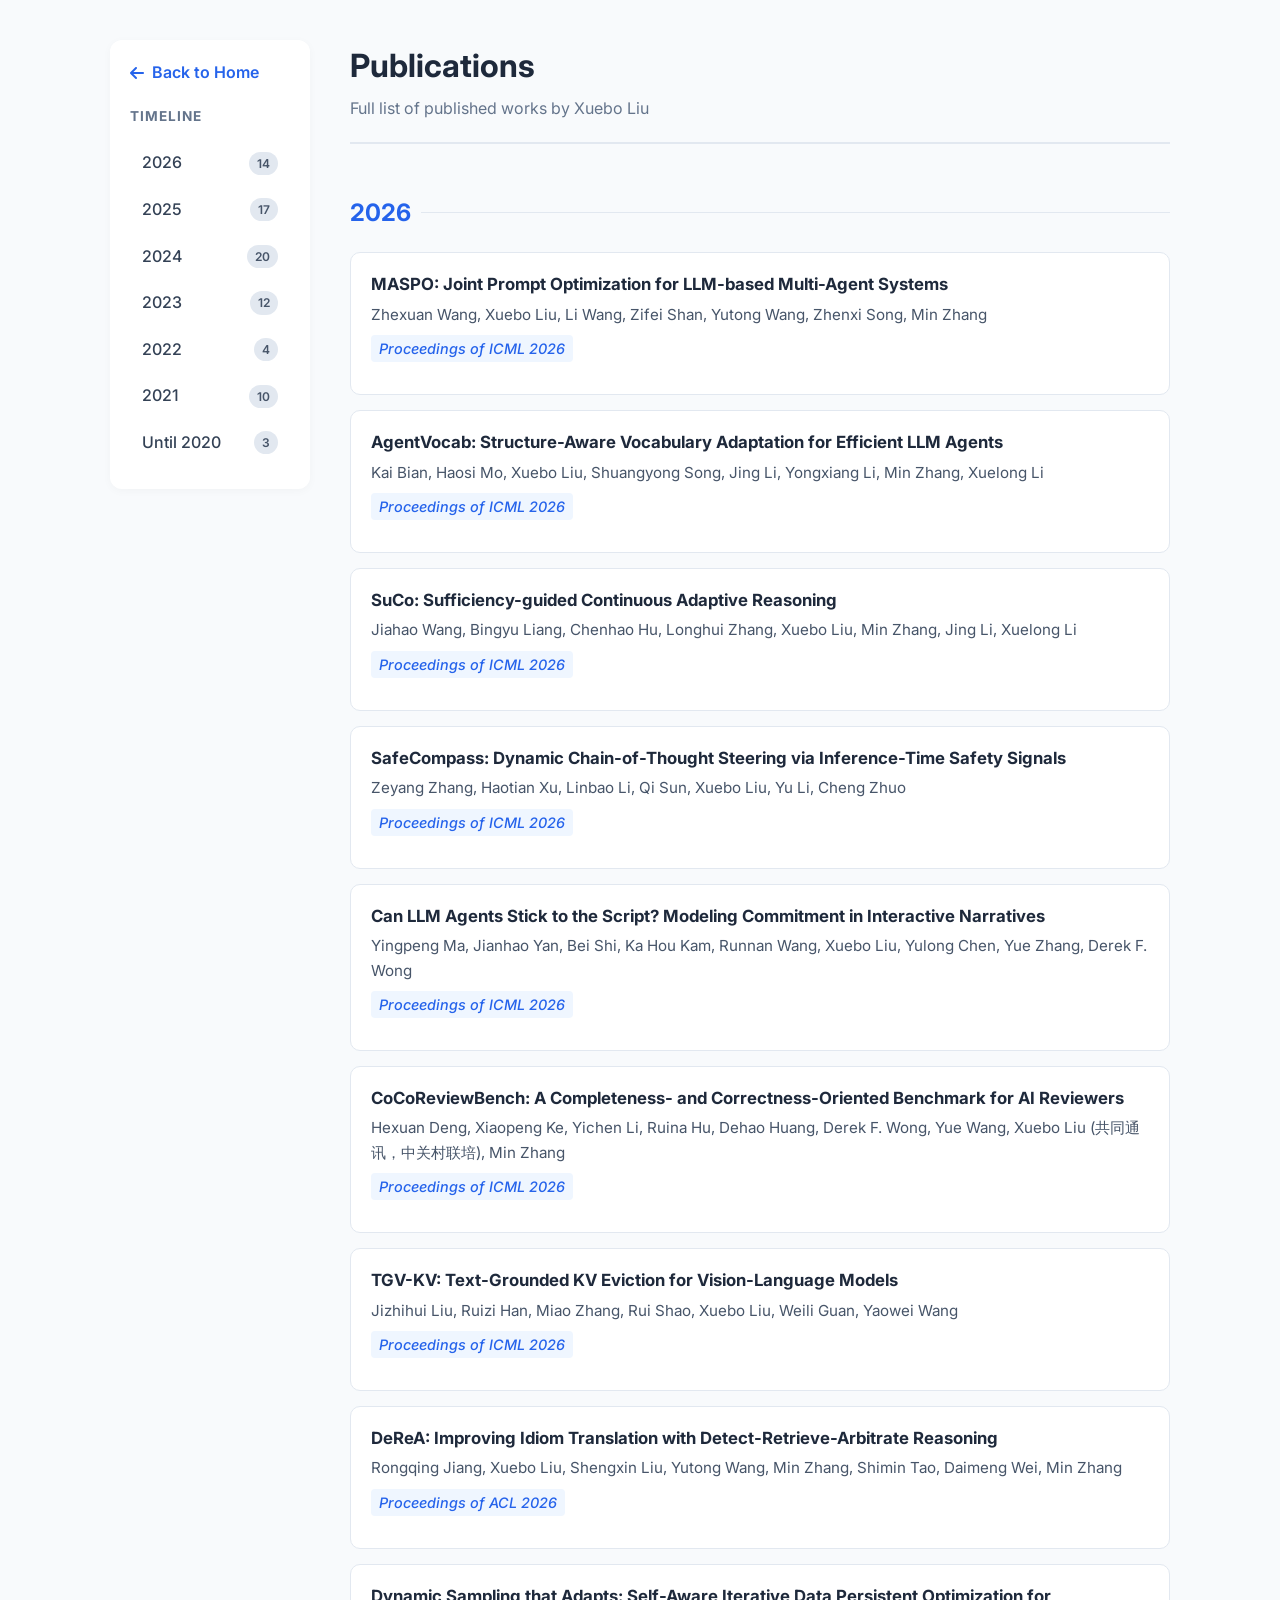
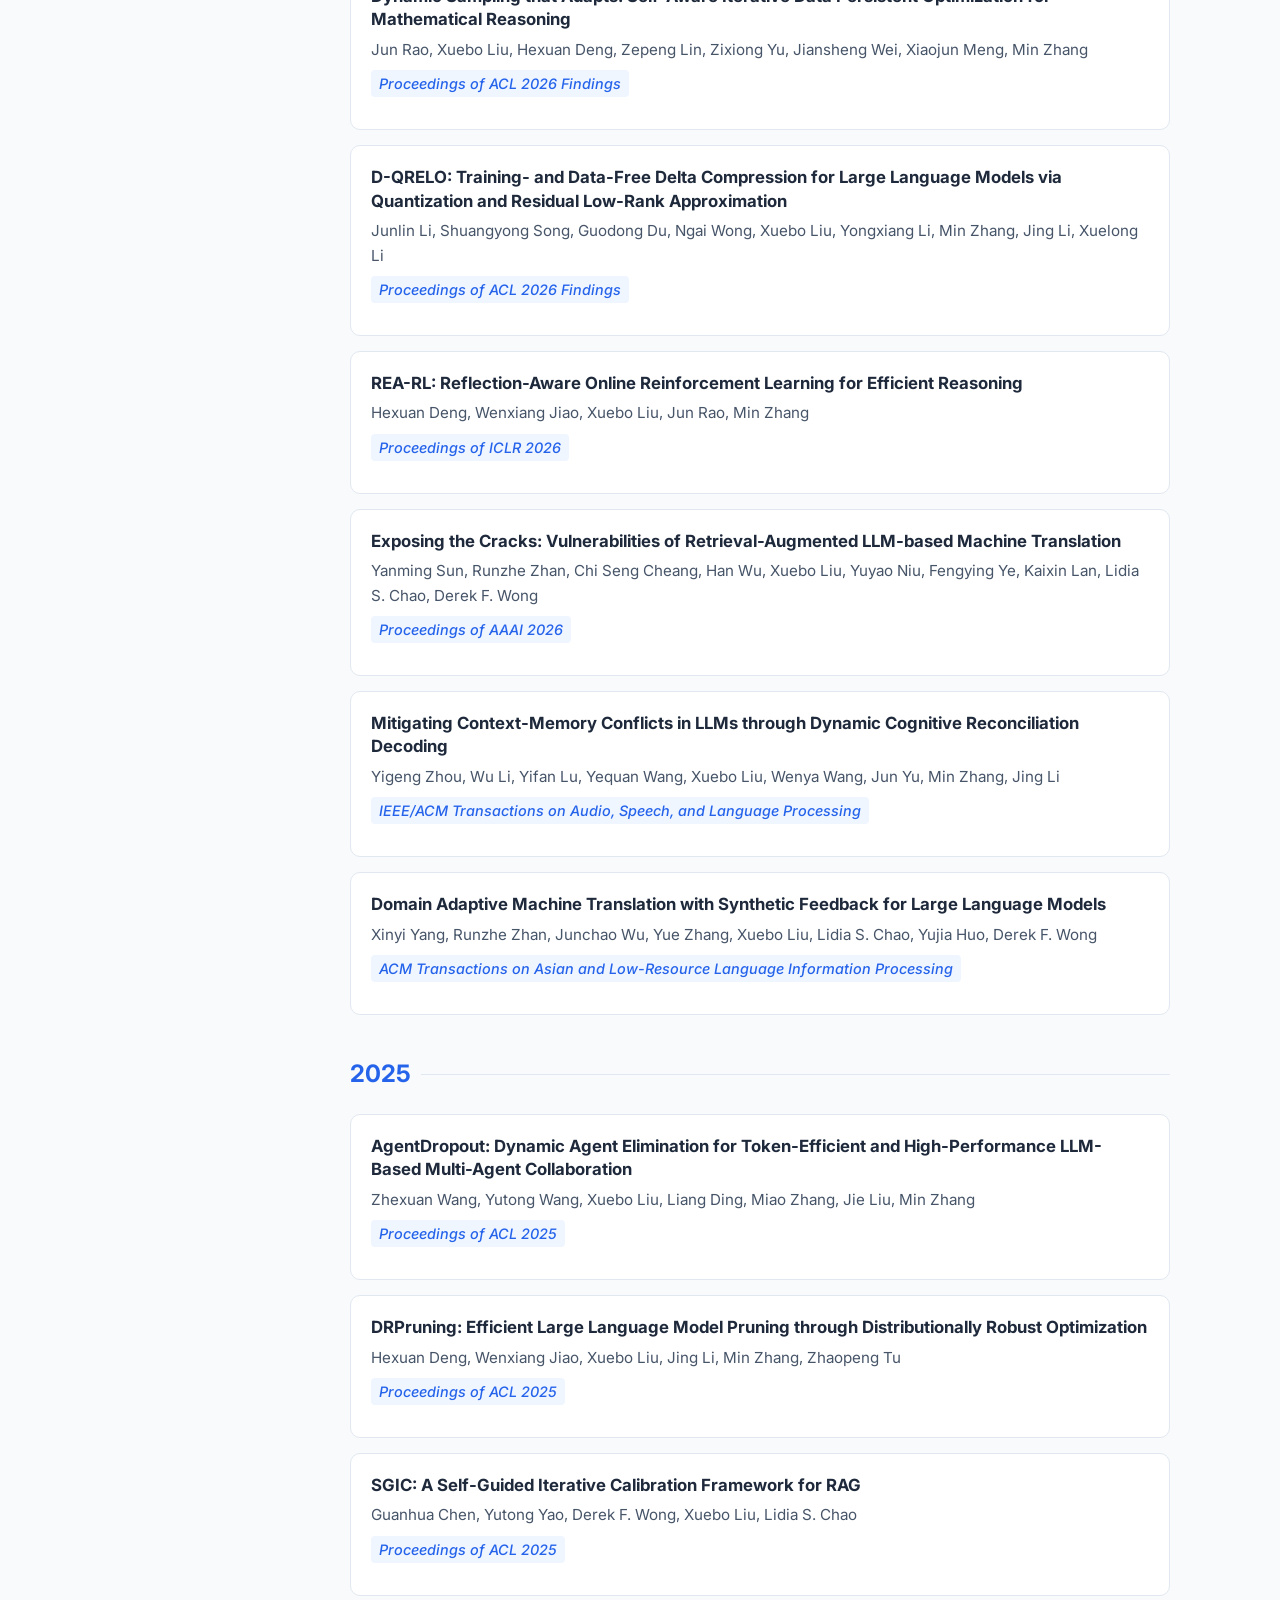
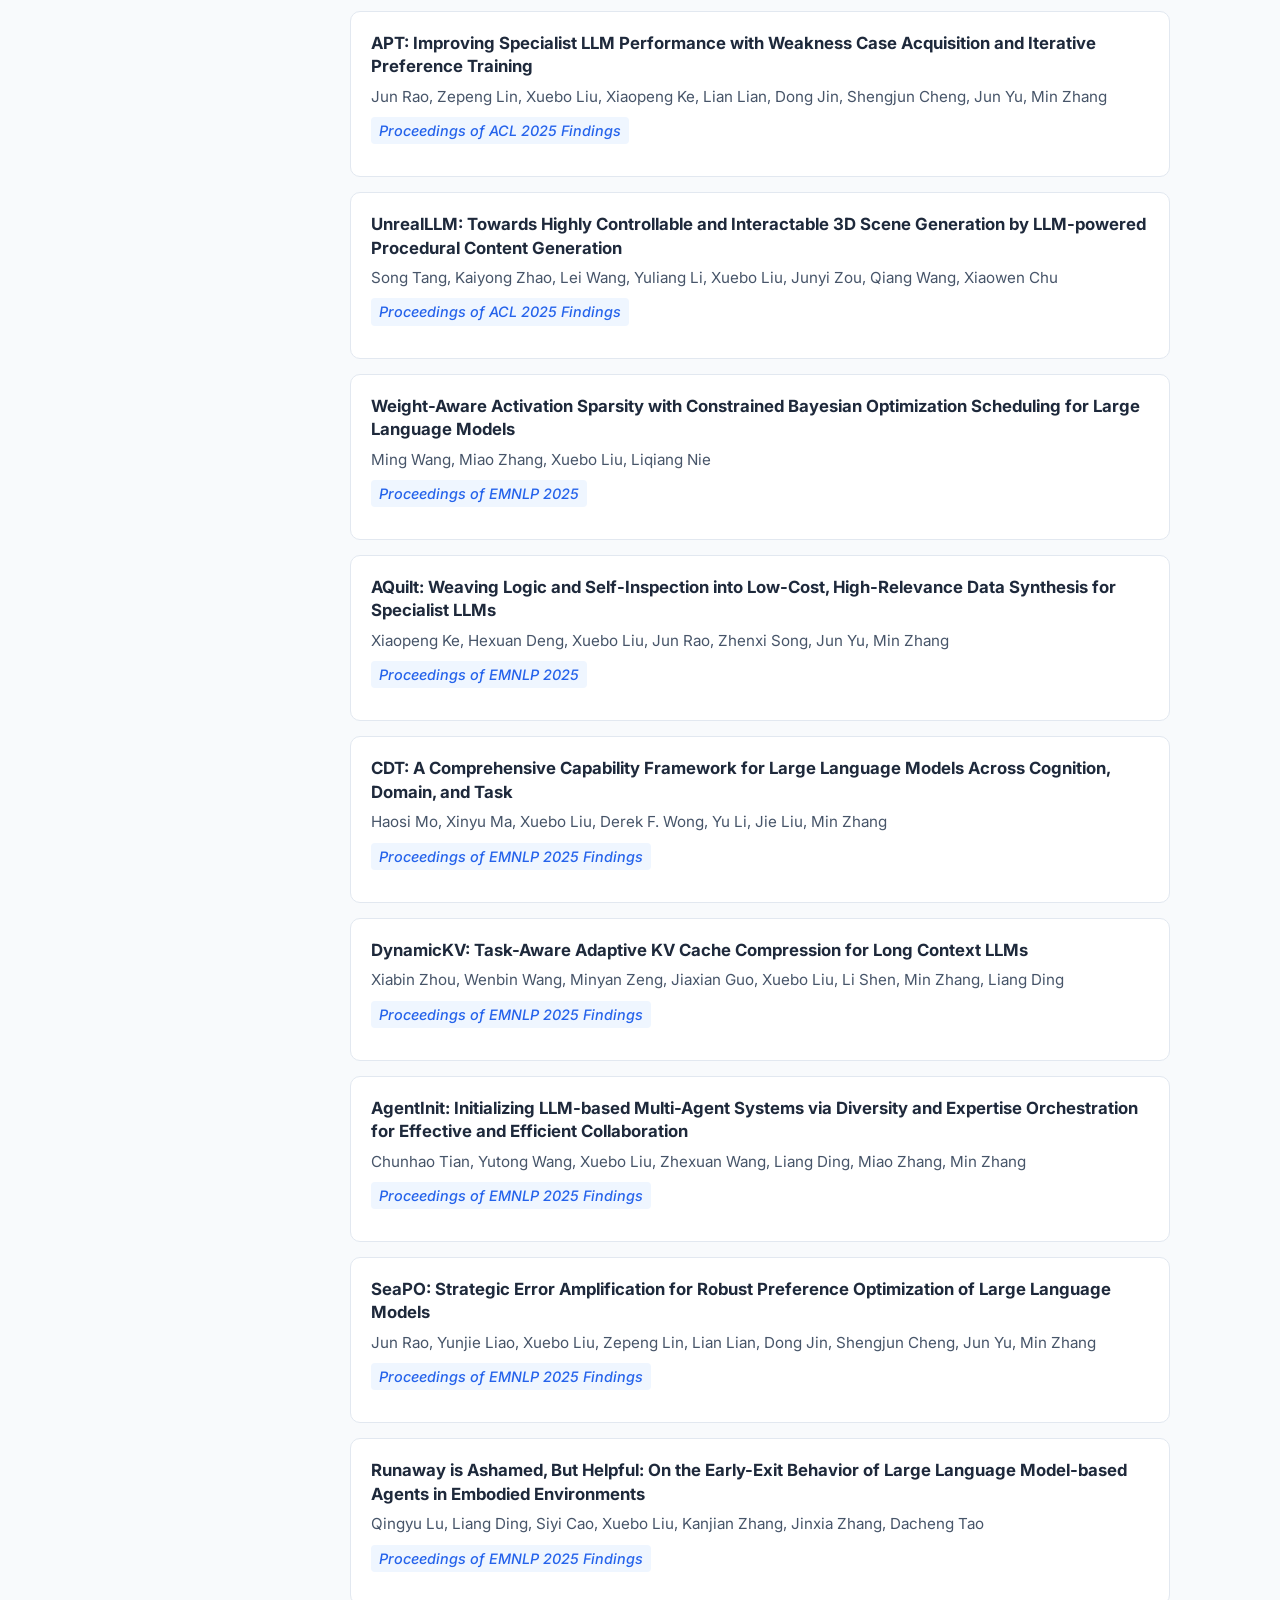
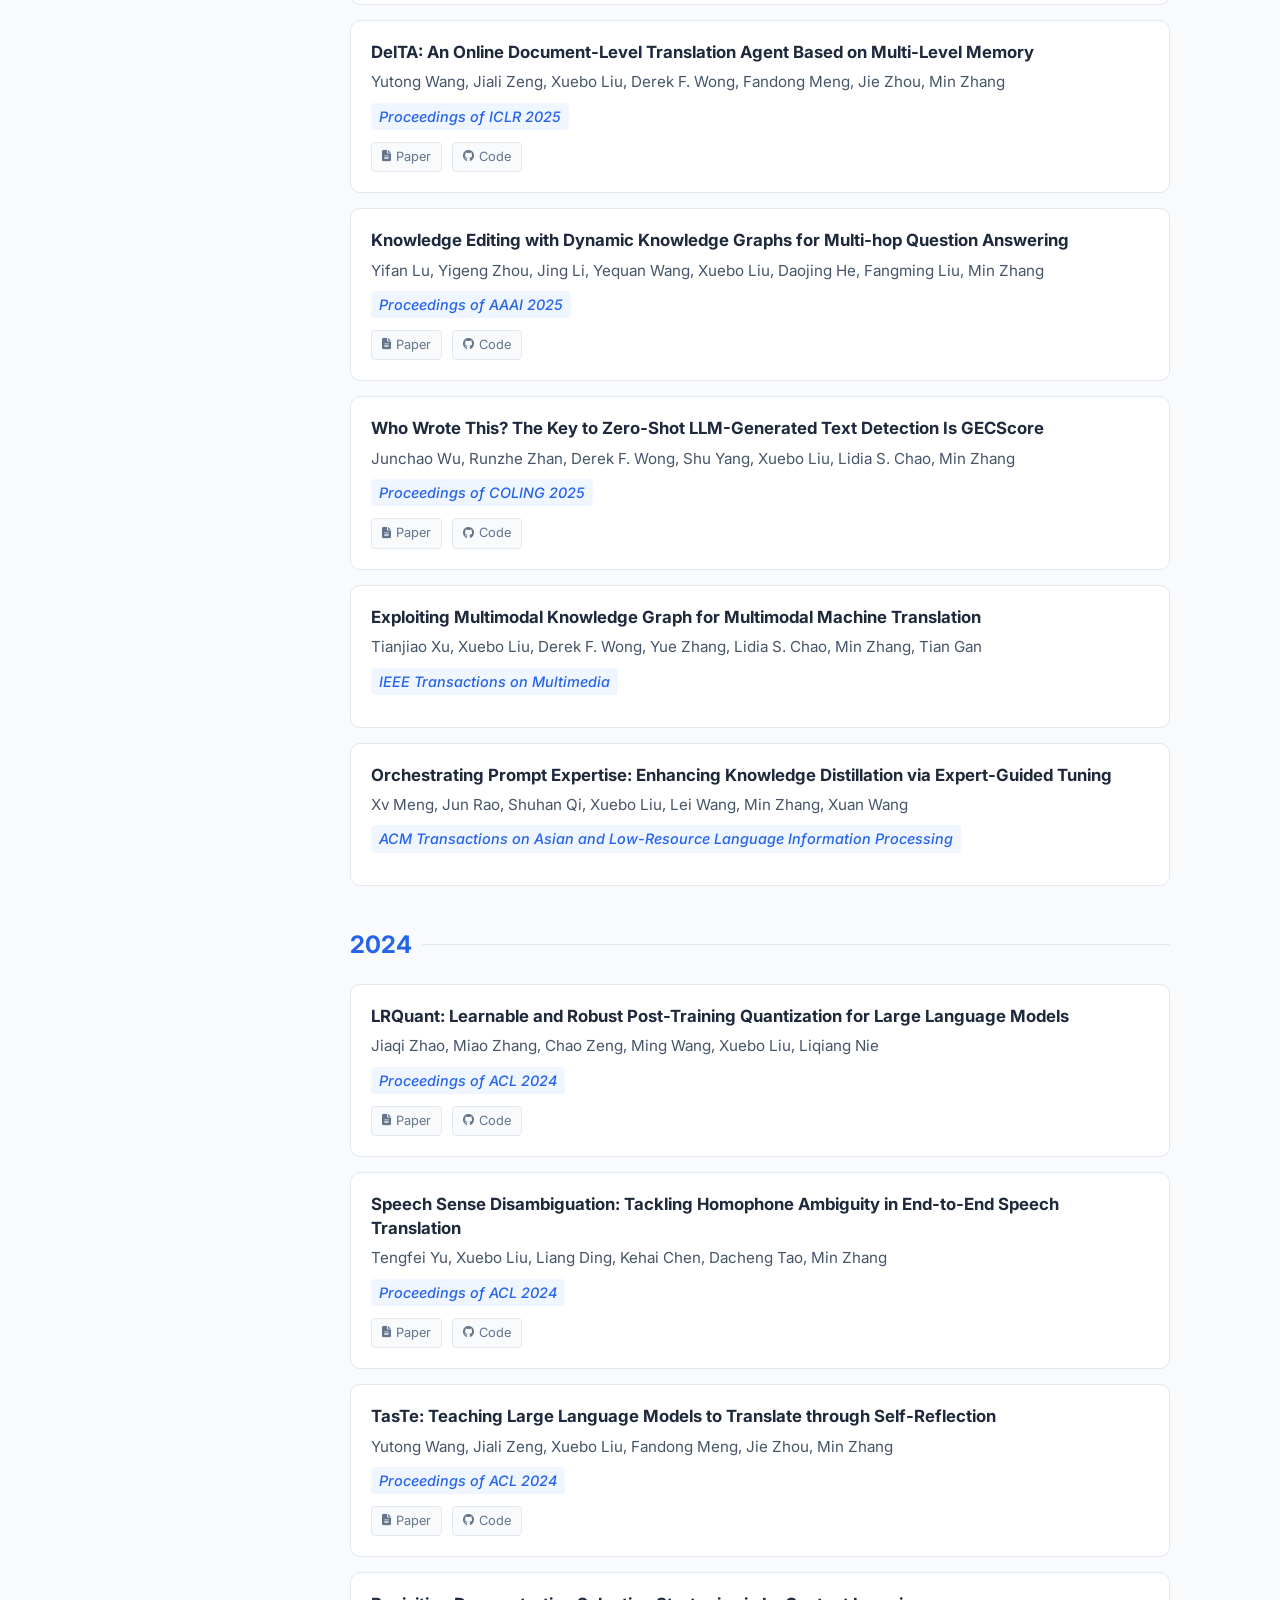
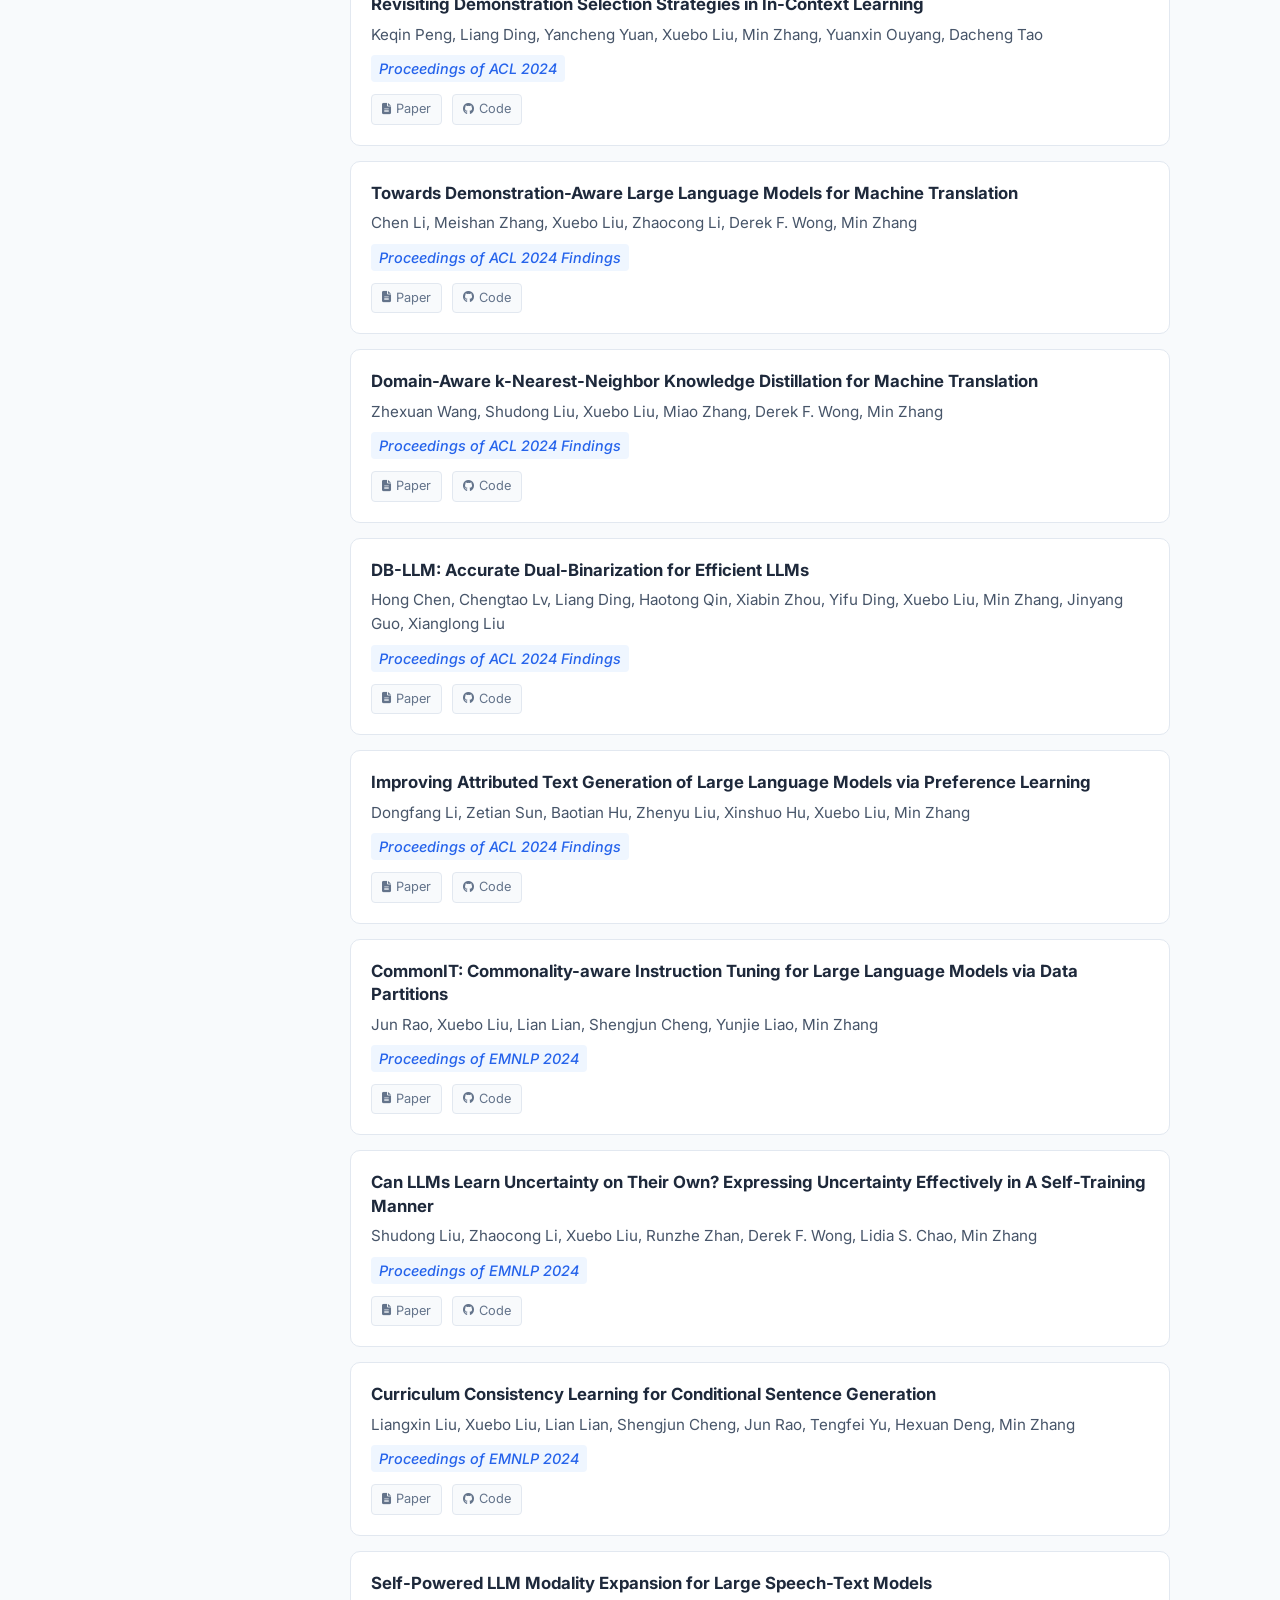
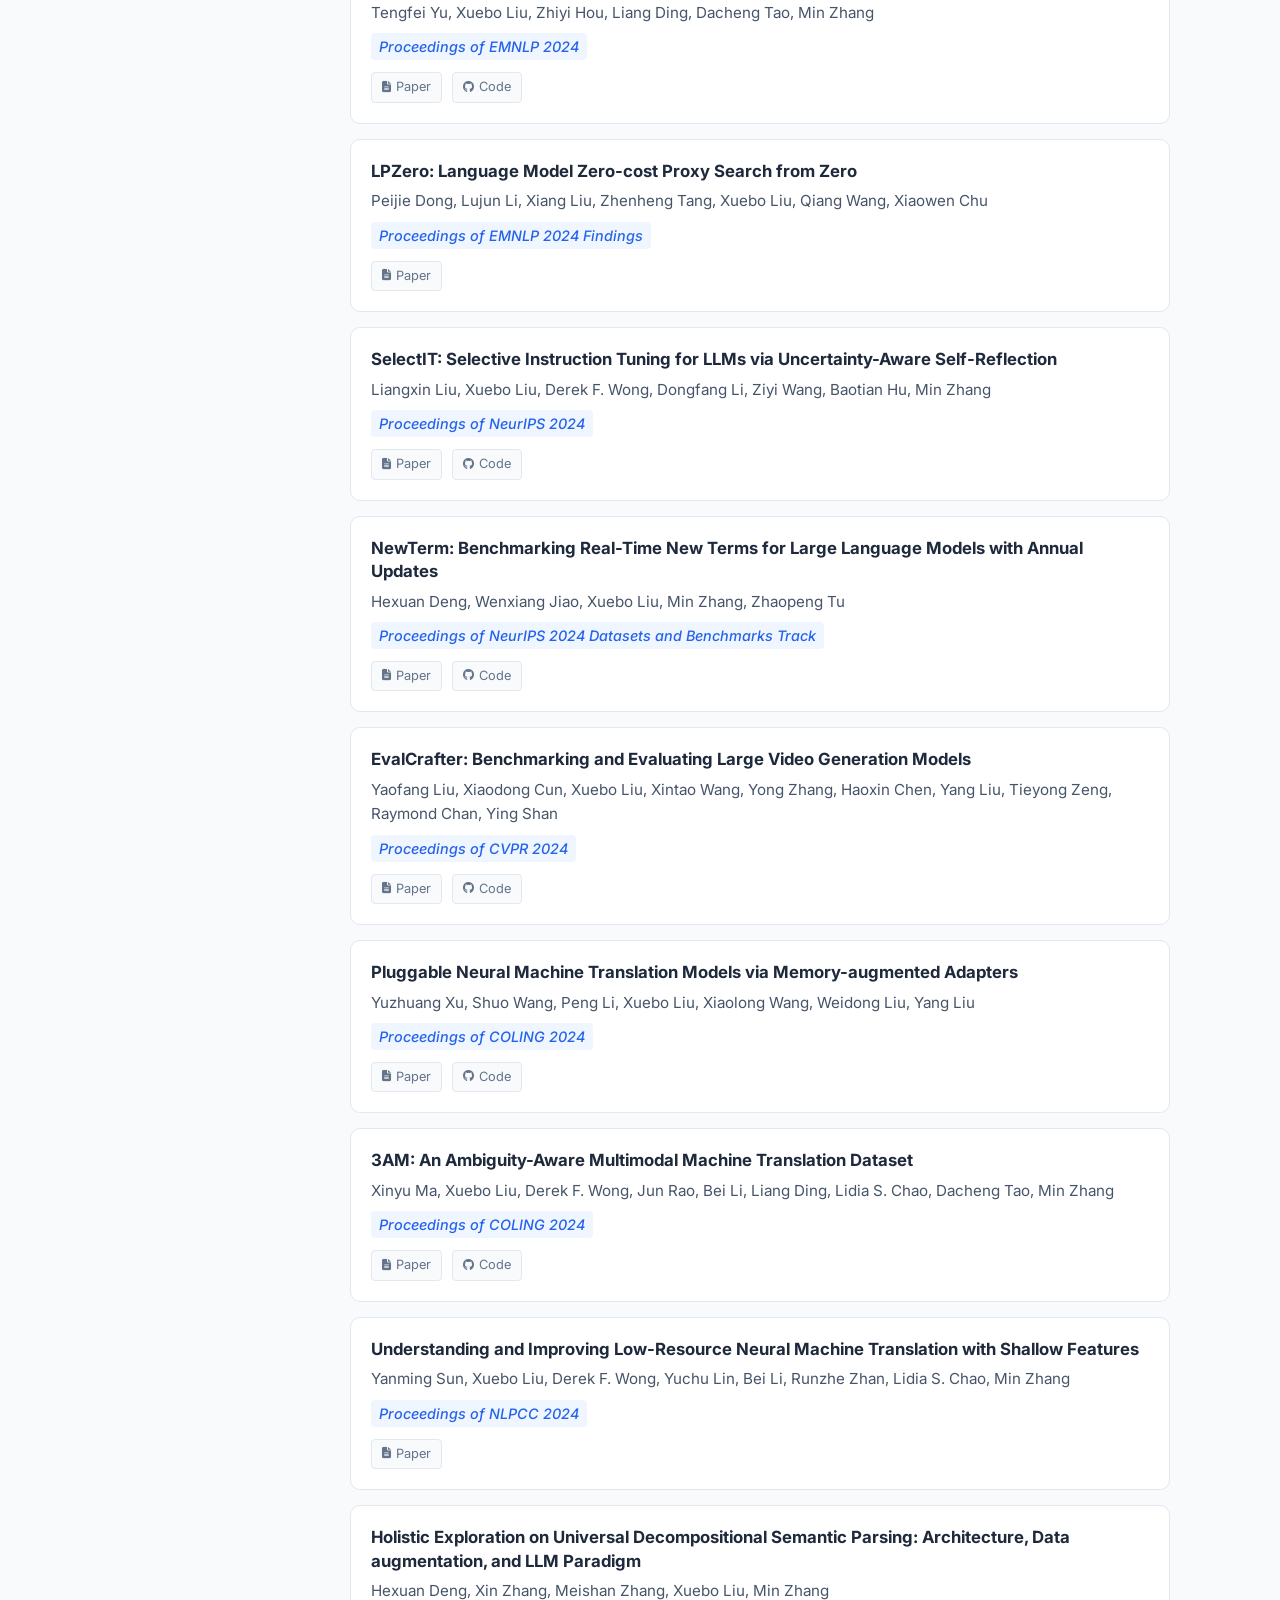
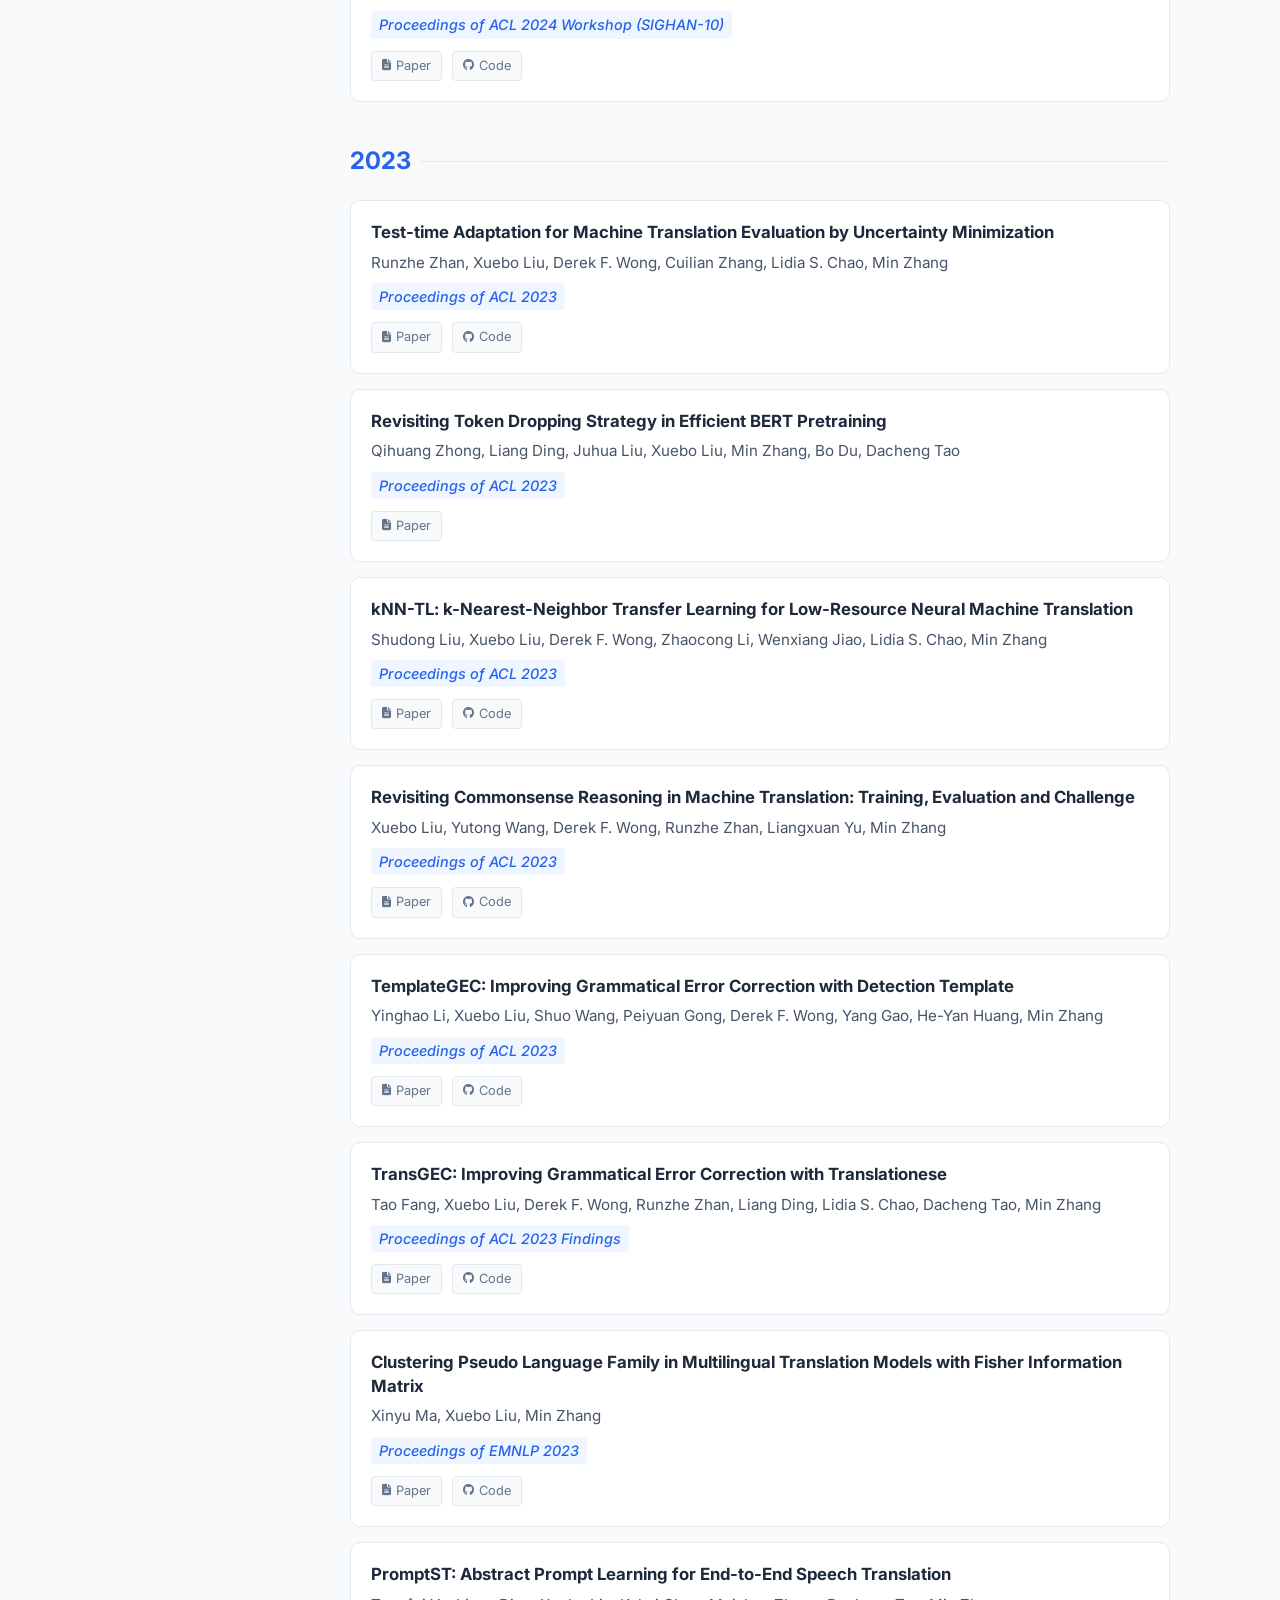
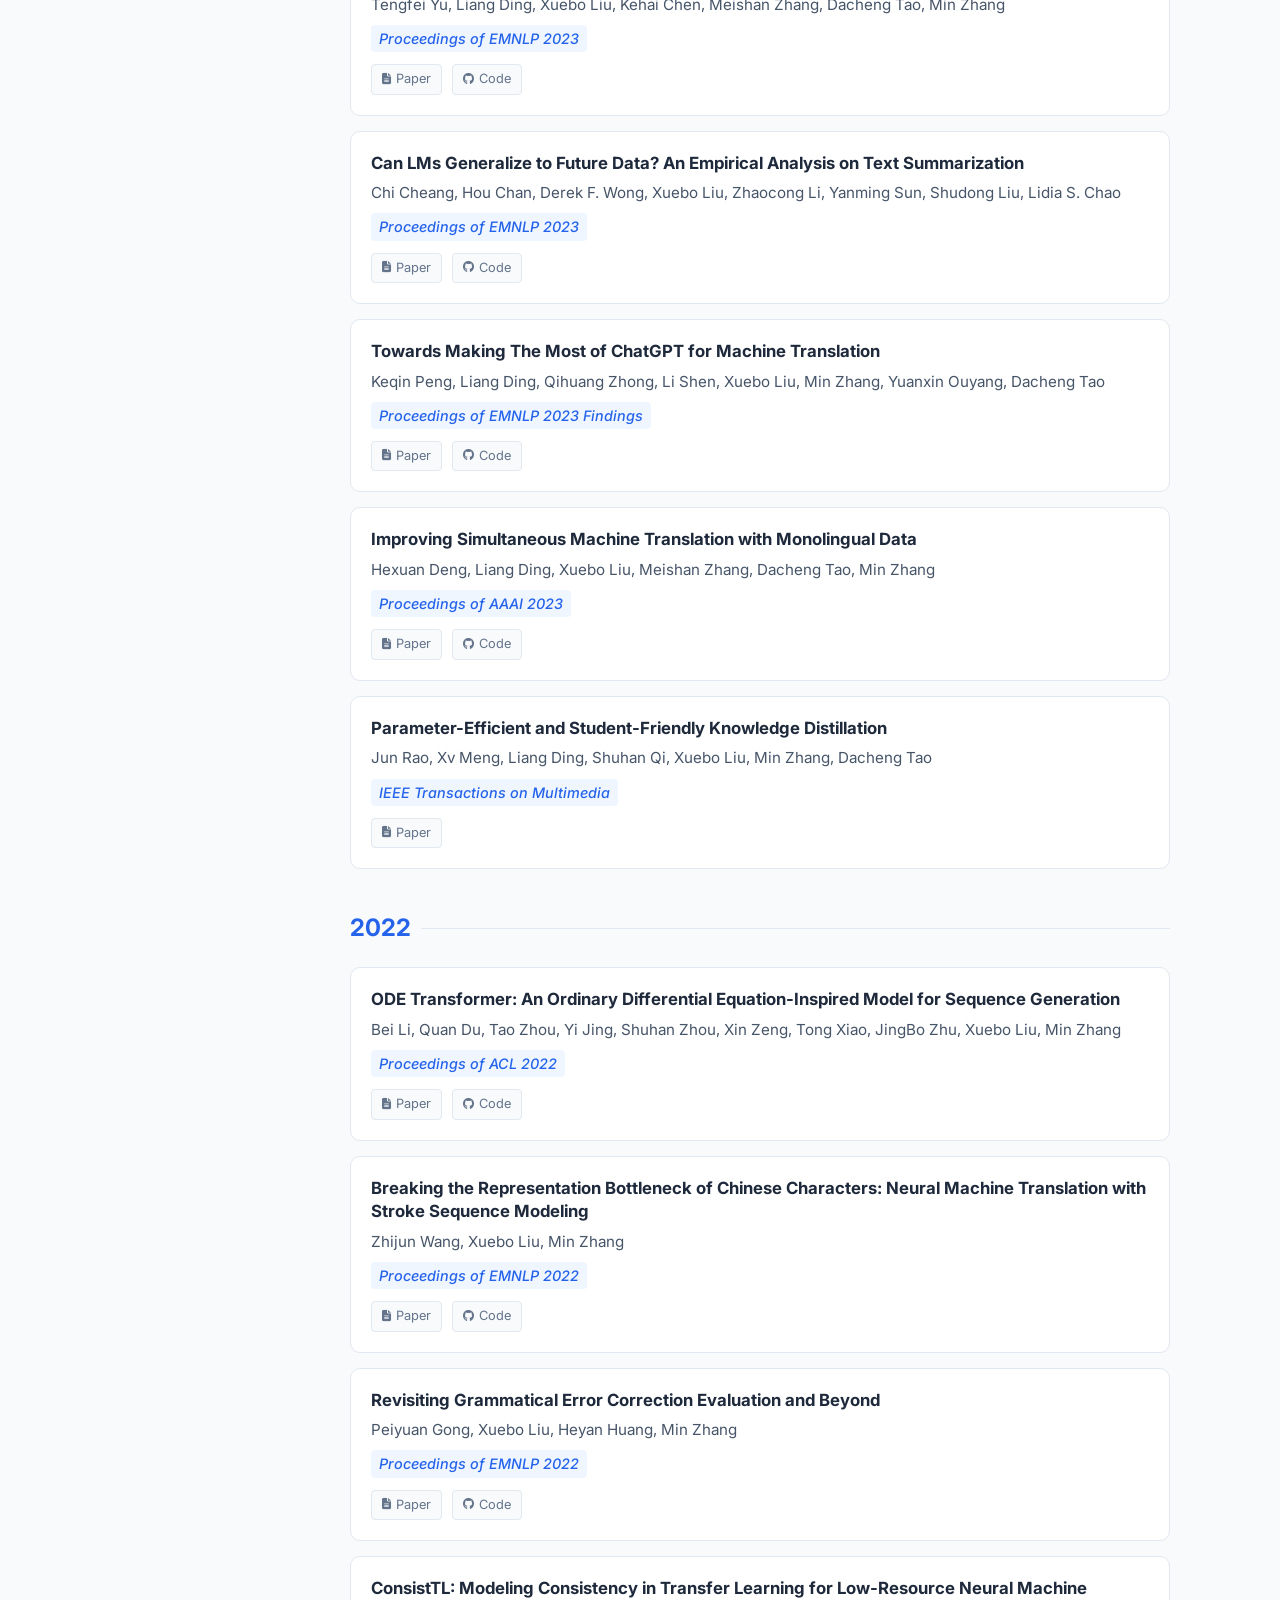
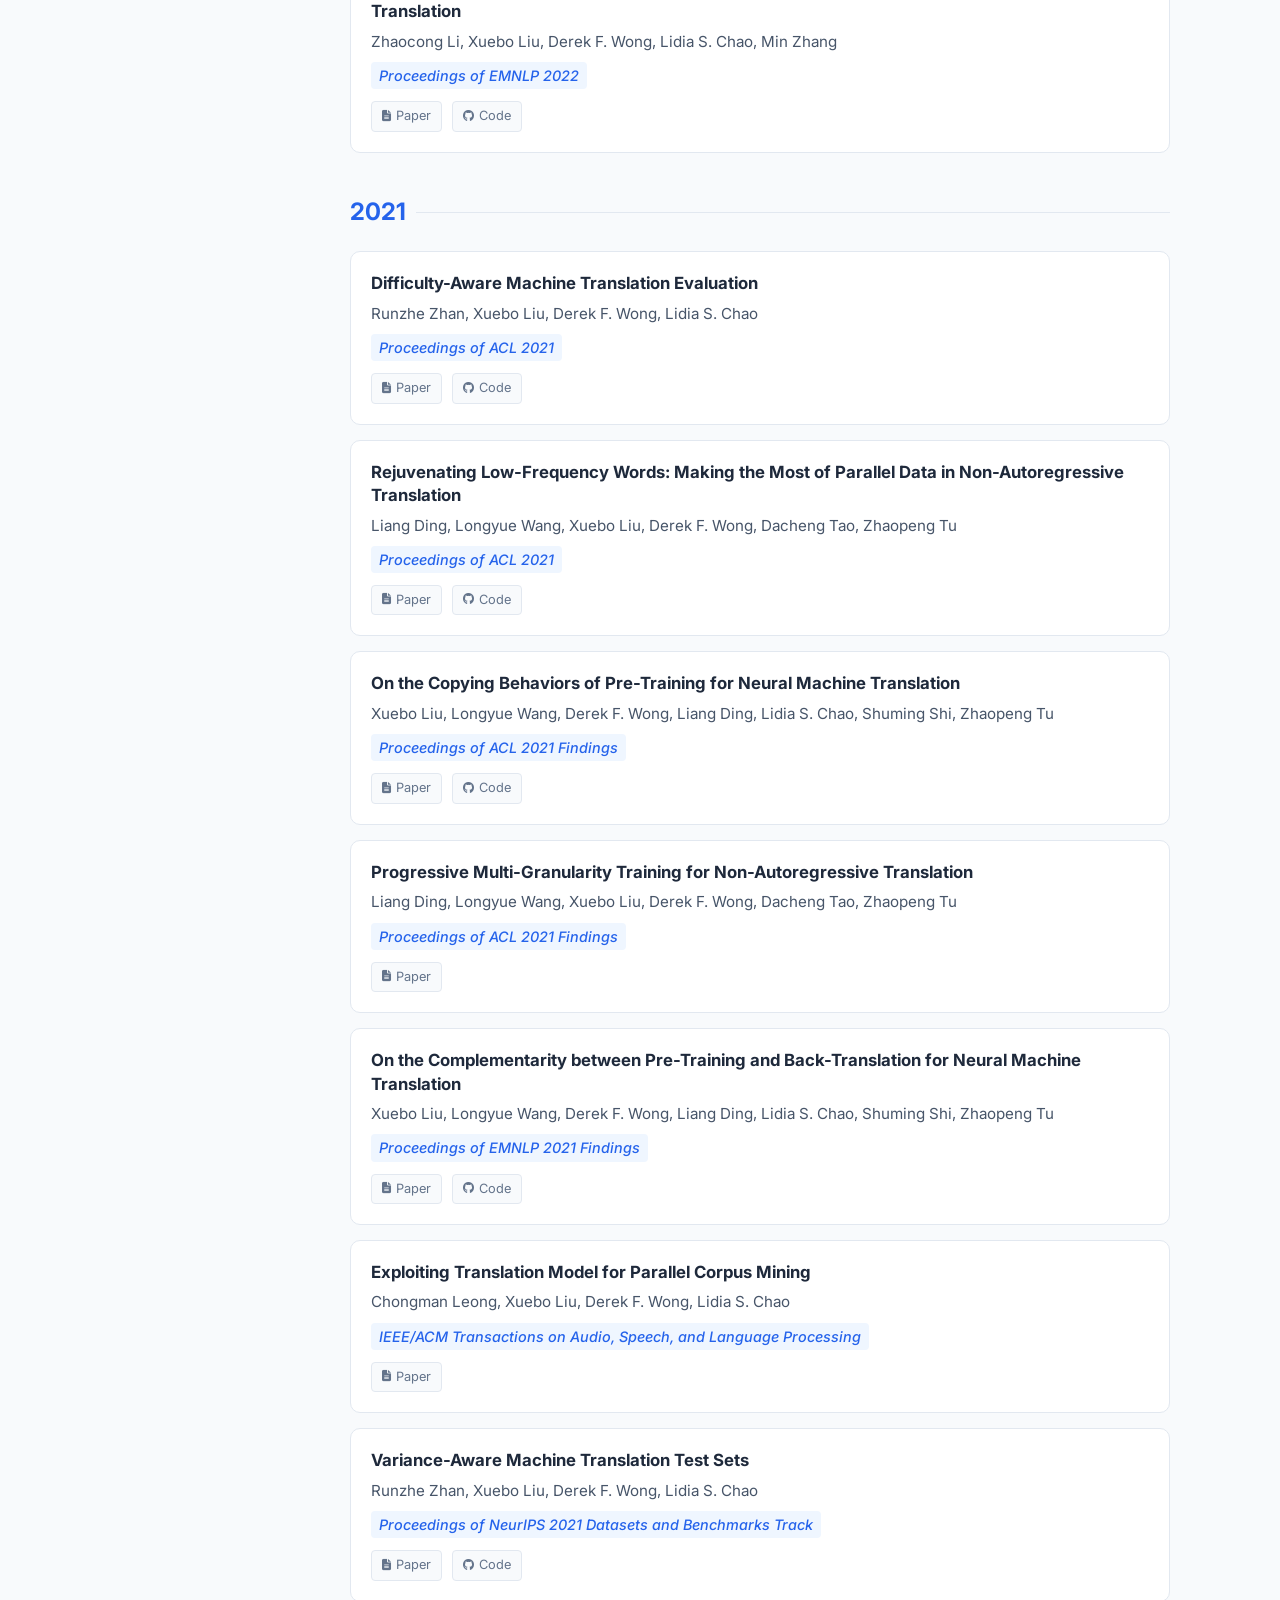
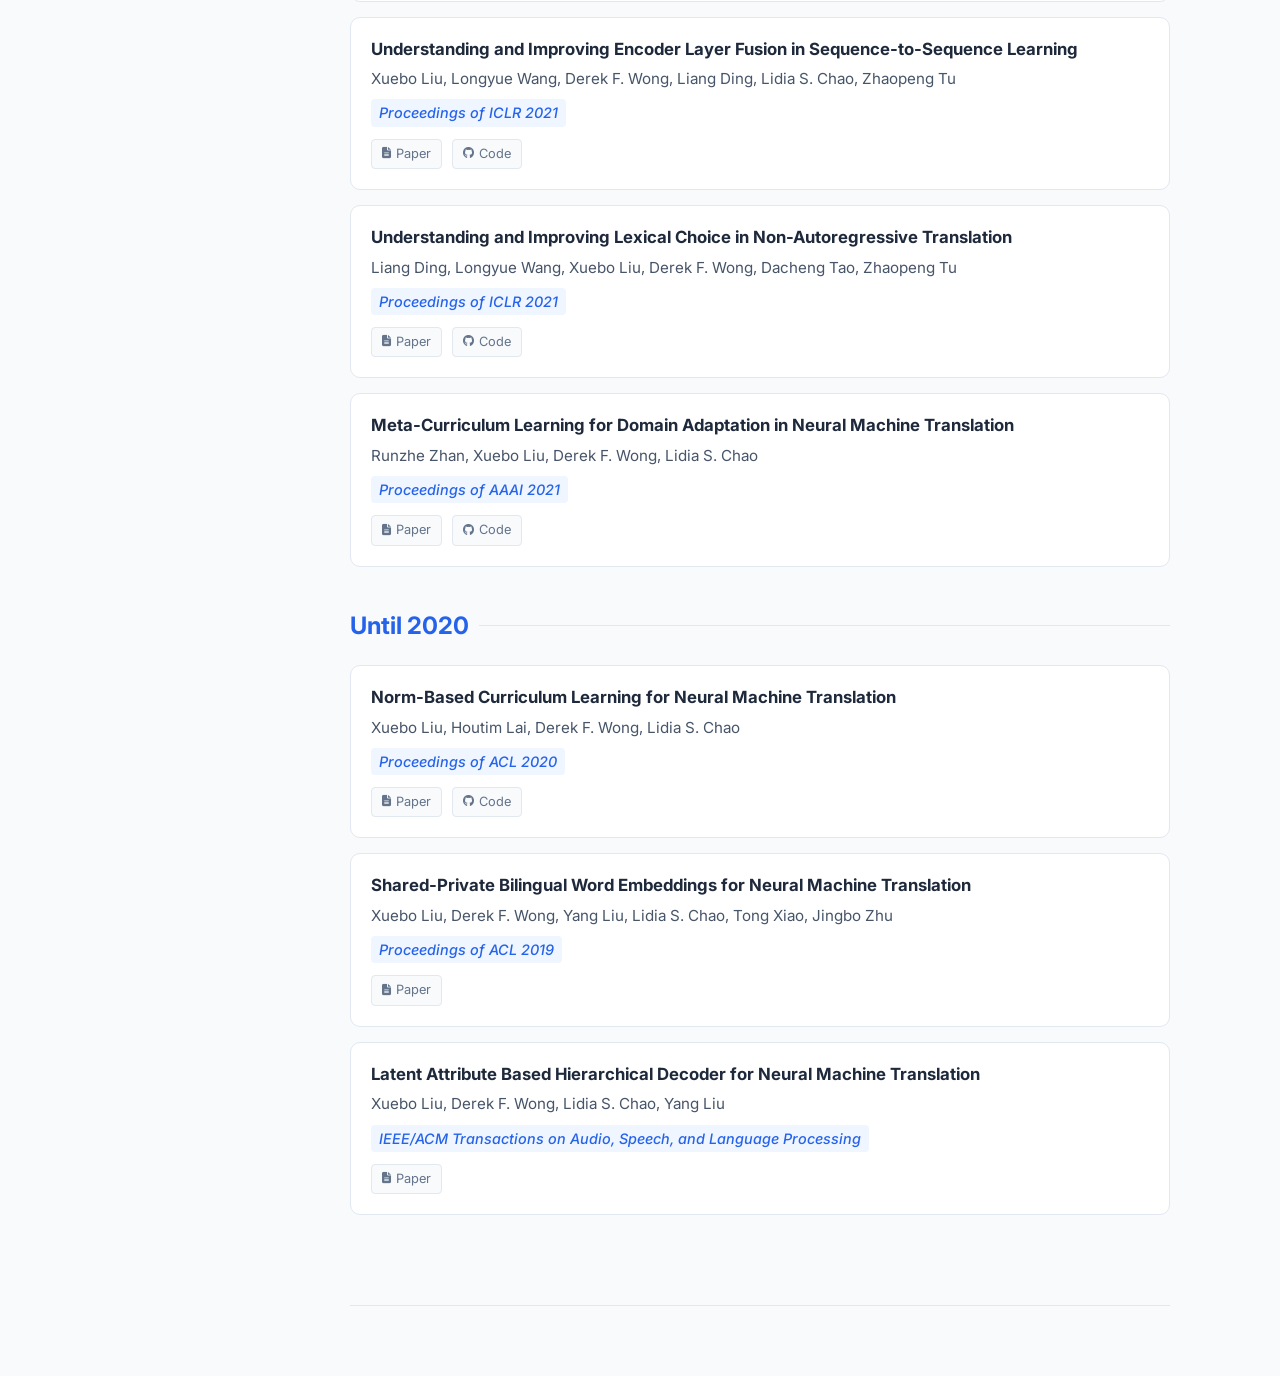
==== commit e65a25bb: "Default Changelist" ====
--- a/pub.html
+++ b/pub.html
@@ -1,953 +1,1013 @@
-<!DOCTYPE html>
-<html lang="en">
-<head>
-    <meta charset="UTF-8">
-    <meta name="viewport" content="width=device-width, initial-scale=1.0">
-    <title>Publications | Xuebo Liu</title>
-
-    <link rel="preconnect" href="https://fonts.googleapis.com">
-    <link rel="preconnect" href="https://fonts.gstatic.com" crossorigin>
-    <link href="https://fonts.googleapis.com/css2?family=Inter:wght@300;400;600;700&display=swap" rel="stylesheet">
-    <link rel="stylesheet" href="https://cdnjs.cloudflare.com/ajax/libs/font-awesome/6.4.0/css/all.min.css">
-
-    <style>
-        :root {
-            --primary-color: #2563eb;
-            --secondary-color: #1e293b;
-            --bg-color: #f8fafc;
-            --card-bg: #ffffff;
-            --text-main: #334155;
-            --text-light: #64748b;
-            --border-color: #e2e8f0;
-        }
-
-        * { margin: 0; padding: 0; box-sizing: border-box; }
-
-        body {
-            font-family: 'Inter', sans-serif;
-            background-color: var(--bg-color);
-            color: var(--text-main);
-            line-height: 1.6;
-            font-size: 16px;
-        }
-
-        a { text-decoration: none; color: inherit; }
-
-        /* 布局结构 */
-        .container {
-            max-width: 1100px;
-            margin: 40px auto;
-            padding: 0 20px;
-            display: grid;
-            grid-template-columns: 200px 1fr; /* 左侧导航 200px，右侧内容自适应 */
-            gap: 40px;
-        }
-
-        /* 左侧年份导航 (Sticky) */
-        .year-nav {
-            position: sticky;
-            top: 40px;
-            height: fit-content;
-            background: var(--card-bg);
-            padding: 20px;
-            border-radius: 12px;
-            box-shadow: 0 2px 10px rgba(0,0,0,0.03);
-        }
-
-        .nav-title {
-            font-size: 0.85rem;
-            text-transform: uppercase;
-            color: var(--text-light);
-            font-weight: 700;
-            margin-bottom: 15px;
-            letter-spacing: 1px;
-        }
-
-        .year-link {
-            display: block;
-            padding: 8px 12px;
-            margin-bottom: 5px;
-            color: var(--text-main);
-            border-radius: 6px;
-            transition: all 0.2s;
-            font-weight: 500;
-        }
-
-        .year-link:hover, .year-link.active {
-            background: #e0f2fe;
-            color: var(--primary-color);
-        }
-
-        .back-btn {
-            display: inline-flex;
-            align-items: center;
-            gap: 8px;
-            margin-bottom: 20px;
-            color: var(--primary-color);
-            font-weight: 600;
-            transition: transform 0.2s;
-        }
-        .back-btn:hover { transform: translateX(-5px); }
-
-        /* 右侧内容区 */
-        .content-area { display: flex; flex-direction: column; gap: 40px; }
-
-        /* 头部 */
-        .page-header {
-            margin-bottom: 10px;
-            border-bottom: 2px solid var(--border-color);
-            padding-bottom: 20px;
-        }
-
-        .page-title {
-            font-size: 2rem;
-            color: var(--secondary-color);
-            font-weight: 700;
-        }
-
-        .page-subtitle {
-            color: var(--text-light);
-            margin-top: 5px;
-        }
-
-        /* 年份区块 */
-        .year-section { scroll-margin-top: 40px; }
-
-        .year-header {
-            font-size: 1.5rem;
-            font-weight: 700;
-            color: var(--primary-color);
-            margin-bottom: 20px;
-            display: flex;
-            align-items: center;
-            gap: 10px;
-        }
-        .year-header::after {
-            content: "";
-            flex: 1;
-            height: 1px;
-            background: var(--border-color);
-        }
-
-        /* 论文卡片列表 */
-        .paper-list { display: flex; flex-direction: column; gap: 15px; }
-
-        .paper-item {
-            background: var(--card-bg);
-            padding: 20px;
-            border-radius: 10px;
-            border: 1px solid var(--border-color);
-            transition: transform 0.2s, box-shadow 0.2s;
-        }
-
-        .paper-item:hover {
-            transform: translateY(-2px);
-            box-shadow: 0 4px 12px rgba(0,0,0,0.05);
-            border-color: #cbd5e1;
-        }
-
-        .paper-title {
-            font-size: 1.05rem;
-            font-weight: 700;
-            color: var(--secondary-color);
-            margin-bottom: 6px;
-            line-height: 1.4;
-        }
-
-        .paper-authors {
-            font-size: 0.95rem;
-            color: #475569;
-            margin-bottom: 8px;
-        }
-
-        .paper-venue {
-            font-size: 0.9rem;
-            color: var(--primary-color);
-            font-style: italic;
-            font-weight: 500;
-            margin-bottom: 12px;
-            display: inline-block;
-            background: #eff6ff;
-            padding: 2px 8px;
-            border-radius: 4px;
-        }
-
-        /* 链接按钮 */
-        .link-tags {
-            display: flex;
-            gap: 10px;
-            flex-wrap: wrap;
-        }
-
-        .tag-btn {
-            font-size: 0.8rem;
-            padding: 4px 10px;
-            border-radius: 4px;
-            border: 1px solid var(--border-color);
-            color: var(--text-light);
-            display: flex;
-            align-items: center;
-            gap: 5px;
-            transition: all 0.2s;
-            background: #f8fafc;
-        }
-
-        .tag-btn:hover {
-            border-color: var(--primary-color);
-            color: var(--primary-color);
-            background: white;
-        }
-
-        .tag-btn i { font-size: 0.9em; }
-
-        /* 移动端适配 */
-        @media (max-width: 768px) {
-            .container { grid-template-columns: 1fr; }
-            .year-nav { display: none; }
-        }
-    </style>
-</head>
-<body>
-
-<div class="container">
-
-    <nav class="year-nav">
-        <a href="index.html" class="back-btn"><i class="fas fa-arrow-left"></i> Back to Home</a>
-        <div class="nav-title">Timeline</div>
-        <a href="#y2026" class="year-link">2026</a>
-        <a href="#y2025" class="year-link">2025</a>
-        <a href="#y2024" class="year-link">2024</a>
-        <a href="#y2023" class="year-link">2023</a>
-        <a href="#y2022" class="year-link">2022</a>
-        <a href="#y2021" class="year-link">2021</a>
-        <a href="#y2020" class="year-link">Until 2020</a>
-    </nav>
-
-    <main class="content-area">
-
-        <header class="page-header">
-            <div class="page-title">Publications</div>
-            <div class="page-subtitle">Full list of published works by Xuebo Liu</div>
-        </header>
-
-        <section id="y2026" class="year-section">
-            <div class="year-header">2026</div>
-            <div class="paper-list">
-
-                <div class="paper-item">
-                    <div class="paper-title">REA-RL: Reflection-Aware Online Reinforcement Learning for Efficient Reasoning</div>
-                    <div class="paper-authors">Hexuan Deng, Wenxiang Jiao, Xuebo Liu, Jun Rao, Min Zhang</div>
-                    <div class="paper-venue">Proceedings of ICLR 2026</div>
-                </div>
-
-                <div class="paper-item">
-                    <div class="paper-title">Exposing the Cracks: Vulnerabilities of Retrieval-Augmented LLM-based Machine Translation</div>
-                    <div class="paper-authors">Yanming Sun, Runzhe Zhan, Chi Seng Cheang, Han Wu, Xuebo Liu, Yuyao Niu, Fengying Ye, Kaixin Lan, Lidia S. Chao, Derek F. Wong</div>
-                    <div class="paper-venue">Proceedings of AAAI 2026</div>
-                </div>
-
-                <div class="paper-item">
-                    <div class="paper-title">Mitigating Context-Memory Conflicts in LLMs through Dynamic Cognitive Reconciliation Decoding</div>
-                    <div class="paper-authors">Yigeng Zhou, Wu Li, Yifan Lu, Yequan Wang, Xuebo Liu, Wenya Wang, Jun Yu, Min Zhang, Jing Li</div>
-                    <div class="paper-venue">IEEE/ACM Transactions on Audio, Speech, and Language Processing</div>
-                </div>
-
-                <div class="paper-item">
-                    <div class="paper-title">Domain Adaptive Machine Translation with Synthetic Feedback for Large Language Models</div>
-                    <div class="paper-authors">Xinyi Yang, Runzhe Zhan, Junchao Wu, Yue Zhang, Xuebo Liu, Lidia S. Chao, Yujia Huo, Derek F. Wong</div>
-                    <div class="paper-venue">ACM Transactions on Asian and Low-Resource Language Information Processing</div>
-                </div>
-
-            </div>
-        </section>
-
-        <section id="y2025" class="year-section">
-            <div class="year-header">2025</div>
-            <div class="paper-list">
-
-                <div class="paper-item">
-                    <div class="paper-title">AgentDropout: Dynamic Agent Elimination for Token-Efficient and High-Performance LLM-Based Multi-Agent Collaboration</div>
-                    <div class="paper-authors">Zhexuan Wang, Yutong Wang, Xuebo Liu, Liang Ding, Miao Zhang, Jie Liu, Min Zhang</div>
-                    <div class="paper-venue">Proceedings of ACL 2025</div>
-                </div>
-
-                <div class="paper-item">
-                    <div class="paper-title">DRPruning: Efficient Large Language Model Pruning through Distributionally Robust Optimization</div>
-                    <div class="paper-authors">Hexuan Deng, Wenxiang Jiao, Xuebo Liu, Jing Li, Min Zhang, Zhaopeng Tu</div>
-                    <div class="paper-venue">Proceedings of ACL 2025</div>
-                </div>
-
-                <div class="paper-item">
-                    <div class="paper-title">SGIC: A Self-Guided Iterative Calibration Framework for RAG</div>
-                    <div class="paper-authors">Guanhua Chen, Yutong Yao, Derek F. Wong, Xuebo Liu, Lidia S. Chao</div>
-                    <div class="paper-venue">Proceedings of ACL 2025</div>
-                </div>
-
-                <div class="paper-item">
-                    <div class="paper-title">APT: Improving Specialist LLM Performance with Weakness Case Acquisition and Iterative Preference Training</div>
-                    <div class="paper-authors">Jun Rao, Zepeng Lin, Xuebo Liu, Xiaopeng Ke, Lian Lian, Dong Jin, Shengjun Cheng, Jun Yu, Min Zhang</div>
-                    <div class="paper-venue">Proceedings of ACL 2025 Findings</div>
-                </div>
-
-                <div class="paper-item">
-                    <div class="paper-title">UnrealLLM: Towards Highly Controllable and Interactable 3D Scene Generation by LLM-powered Procedural Content Generation</div>
-                    <div class="paper-authors">Song Tang, Kaiyong Zhao, Lei Wang, Yuliang Li, Xuebo Liu, Junyi Zou, Qiang Wang, Xiaowen Chu</div>
-                    <div class="paper-venue">Proceedings of ACL 2025 Findings</div>
-                </div>
-
-                <div class="paper-item">
-                    <div class="paper-title">Weight-Aware Activation Sparsity with Constrained Bayesian Optimization Scheduling for Large Language Models</div>
-                    <div class="paper-authors">Ming Wang, Miao Zhang, Xuebo Liu, Liqiang Nie</div>
-                    <div class="paper-venue">Proceedings of EMNLP 2025</div>
-                </div>
-
-                <div class="paper-item">
-                    <div class="paper-title">AQuilt: Weaving Logic and Self-Inspection into Low-Cost, High-Relevance Data Synthesis for Specialist LLMs</div>
-                    <div class="paper-authors">Xiaopeng Ke, Hexuan Deng, Xuebo Liu, Jun Rao, Zhenxi Song, Jun Yu, Min Zhang</div>
-                    <div class="paper-venue">Proceedings of EMNLP 2025</div>
-                </div>
-
-                <div class="paper-item">
-                    <div class="paper-title">CDT: A Comprehensive Capability Framework for Large Language Models Across Cognition, Domain, and Task</div>
-                    <div class="paper-authors">Haosi Mo, Xinyu Ma, Xuebo Liu, Derek F. Wong, Yu Li, Jie Liu, Min Zhang</div>
-                    <div class="paper-venue">Proceedings of EMNLP 2025 Findings</div>
-                </div>
-
-                <div class="paper-item">
-                    <div class="paper-title">DynamicKV: Task-Aware Adaptive KV Cache Compression for Long Context LLMs</div>
-                    <div class="paper-authors">Xiabin Zhou, Wenbin Wang, Minyan Zeng, Jiaxian Guo, Xuebo Liu, Li Shen, Min Zhang, Liang Ding</div>
-                    <div class="paper-venue">Proceedings of EMNLP 2025 Findings</div>
-                </div>
-
-                <div class="paper-item">
-                    <div class="paper-title">AgentInit: Initializing LLM-based Multi-Agent Systems via Diversity and Expertise Orchestration for Effective and Efficient Collaboration</div>
-                    <div class="paper-authors">Chunhao Tian, Yutong Wang, Xuebo Liu, Zhexuan Wang, Liang Ding, Miao Zhang, Min Zhang</div>
-                    <div class="paper-venue">Proceedings of EMNLP 2025 Findings</div>
-                </div>
-
-                <div class="paper-item">
-                    <div class="paper-title">SeaPO: Strategic Error Amplification for Robust Preference Optimization of Large Language Models</div>
-                    <div class="paper-authors">Jun Rao, Yunjie Liao, Xuebo Liu, Zepeng Lin, Lian Lian, Dong Jin, Shengjun Cheng, Jun Yu, Min Zhang</div>
-                    <div class="paper-venue">Proceedings of EMNLP 2025 Findings</div>
-                </div>
-
-                <div class="paper-item">
-                    <div class="paper-title">Runaway is Ashamed, But Helpful: On the Early-Exit Behavior of Large Language Model-based Agents in Embodied Environments</div>
-                    <div class="paper-authors">Qingyu Lu, Liang Ding, Siyi Cao, Xuebo Liu, Kanjian Zhang, Jinxia Zhang, Dacheng Tao</div>
-                    <div class="paper-venue">Proceedings of EMNLP 2025 Findings</div>
-                </div>
-
-                <div class="paper-item">
-                    <div class="paper-title">DelTA: An Online Document-Level Translation Agent Based on Multi-Level Memory</div>
-                    <div class="paper-authors">Yutong Wang, Jiali Zeng, Xuebo Liu, Derek F. Wong, Fandong Meng, Jie Zhou, Min Zhang</div>
-                    <div class="paper-venue">Proceedings of ICLR 2025</div>
-                    <div class="link-tags">
-                        <a href="https://arxiv.org/abs/2410.08143" class="tag-btn"><i class="fas fa-file-alt"></i> Paper</a>
-                        <a href="https://github.com/YutongWang1216/DocMTAgent" class="tag-btn"><i class="fab fa-github"></i> Code</a>
-                    </div>
-                </div>
-
-                <div class="paper-item">
-                    <div class="paper-title">Knowledge Editing with Dynamic Knowledge Graphs for Multi-hop Question Answering</div>
-                    <div class="paper-authors">Yifan Lu, Yigeng Zhou, Jing Li, Yequan Wang, Xuebo Liu, Daojing He, Fangming Liu, Min Zhang</div>
-                    <div class="paper-venue">Proceedings of AAAI 2025</div>
-                    <div class="link-tags">
-                        <a href="https://arxiv.org/abs/2412.13782" class="tag-btn"><i class="fas fa-file-alt"></i> Paper</a>
-                        <a href="https://github.com/ABi-dot/Kedkg" class="tag-btn"><i class="fab fa-github"></i> Code</a>
-                    </div>
-                </div>
-
-                <div class="paper-item">
-                    <div class="paper-title">Who Wrote This? The Key to Zero-Shot LLM-Generated Text Detection Is GECScore</div>
-                    <div class="paper-authors">Junchao Wu, Runzhe Zhan, Derek F. Wong, Shu Yang, Xuebo Liu, Lidia S. Chao, Min Zhang</div>
-                    <div class="paper-venue">Proceedings of COLING 2025</div>
-                    <div class="link-tags">
-                        <a href="https://arxiv.org/abs/2405.04286" class="tag-btn"><i class="fas fa-file-alt"></i> Paper</a>
-                        <a href="https://github.com/NLP2CT/GECScore" class="tag-btn"><i class="fab fa-github"></i> Code</a>
-                    </div>
-                </div>
-
-                <div class="paper-item">
-                    <div class="paper-title">Exploiting Multimodal Knowledge Graph for Multimodal Machine Translation</div>
-                    <div class="paper-authors">Tianjiao Xu, Xuebo Liu, Derek F. Wong, Yue Zhang, Lidia S. Chao, Min Zhang, Tian Gan</div>
-                    <div class="paper-venue">IEEE Transactions on Multimedia</div>
-                </div>
-
-                <div class="paper-item">
-                    <div class="paper-title">Orchestrating Prompt Expertise: Enhancing Knowledge Distillation via Expert-Guided Tuning</div>
-                    <div class="paper-authors">Xv Meng, Jun Rao, Shuhan Qi, Xuebo Liu, Lei Wang, Min Zhang, Xuan Wang</div>
-                    <div class="paper-venue">ACM Transactions on Asian and Low-Resource Language Information Processing</div>
-                </div>
-
-            </div>
-        </section>
-
-
-        <section id="y2024" class="year-section">
-            <div class="year-header">2024</div>
-            <div class="paper-list">
-
-                <div class="paper-item">
-                    <div class="paper-title">LRQuant: Learnable and Robust Post-Training Quantization for Large Language Models</div>
-                    <div class="paper-authors">Jiaqi Zhao, Miao Zhang, Chao Zeng, Ming Wang, Xuebo Liu, Liqiang Nie</div>
-                    <div class="paper-venue">Proceedings of ACL 2024</div>
-                    <div class="link-tags">
-                        <a href="https://aclanthology.org/2024.acl-long.122/" class="tag-btn"><i class="fas fa-file-alt"></i> Paper</a>
-                        <a href="https://github.com/zjq0455/RLQ" class="tag-btn"><i class="fab fa-github"></i> Code</a>
-                    </div>
-                </div>
-
-                <div class="paper-item">
-                    <div class="paper-title">Speech Sense Disambiguation: Tackling Homophone Ambiguity in End-to-End Speech Translation</div>
-                    <div class="paper-authors">Tengfei Yu, Xuebo Liu, Liang Ding, Kehai Chen, Dacheng Tao, Min Zhang</div>
-                    <div class="paper-venue">Proceedings of ACL 2024</div>
-                    <div class="link-tags">
-                        <a href="https://aclanthology.org/2024.acl-long.435/" class="tag-btn"><i class="fas fa-file-alt"></i> Paper</a>
-                        <a href="https://github.com/ytf-philp/AmbigST" class="tag-btn"><i class="fab fa-github"></i> Code</a>
-                    </div>
-                </div>
-
-                <div class="paper-item">
-                    <div class="paper-title">TasTe: Teaching Large Language Models to Translate through Self-Reflection</div>
-                    <div class="paper-authors">Yutong Wang, Jiali Zeng, Xuebo Liu, Fandong Meng, Jie Zhou, Min Zhang</div>
-                    <div class="paper-venue">Proceedings of ACL 2024</div>
-                    <div class="link-tags">
-                        <a href="https://arxiv.org/abs/2406.08434" class="tag-btn"><i class="fas fa-file-alt"></i> Paper</a>
-                        <a href="https://github.com/YutongWang1216/ReflectionLLMMT" class="tag-btn"><i class="fab fa-github"></i> Code</a>
-                    </div>
-                </div>
-
-                <div class="paper-item">
-                    <div class="paper-title">Revisiting Demonstration Selection Strategies in In-Context Learning</div>
-                    <div class="paper-authors">Keqin Peng, Liang Ding, Yancheng Yuan, Xuebo Liu, Min Zhang, Yuanxin Ouyang, Dacheng Tao</div>
-                    <div class="paper-venue">Proceedings of ACL 2024</div>
-                    <div class="link-tags">
-                        <a href="https://arxiv.org/abs/2401.12087" class="tag-btn"><i class="fas fa-file-alt"></i> Paper</a>
-                        <a href="https://github.com/Romainpkq/revisit_demon_selection_in_ICL" class="tag-btn"><i class="fab fa-github"></i> Code</a>
-                    </div>
-                </div>
-
-                <div class="paper-item">
-                    <div class="paper-title">Towards Demonstration-Aware Large Language Models for Machine Translation</div>
-                    <div class="paper-authors">Chen Li, Meishan Zhang, Xuebo Liu, Zhaocong Li, Derek F. Wong, Min Zhang</div>
-                    <div class="paper-venue">Proceedings of ACL 2024 Findings</div>
-                    <div class="link-tags">
-                        <a href="https://aclanthology.org/2024.findings-acl.824/" class="tag-btn"><i class="fas fa-file-alt"></i> Paper</a>
-                        <a href="https://github.com/ChenLi0620/Demo-Aware-LLM-MT" class="tag-btn"><i class="fab fa-github"></i> Code</a>
-                    </div>
-                </div>
-
-                <div class="paper-item">
-                    <div class="paper-title">Domain-Aware k-Nearest-Neighbor Knowledge Distillation for Machine Translation</div>
-                    <div class="paper-authors">Zhexuan Wang, Shudong Liu, Xuebo Liu, Miao Zhang, Derek F. Wong, Min Zhang</div>
-                    <div class="paper-venue">Proceedings of ACL 2024 Findings</div>
-                    <div class="link-tags">
-                        <a href="https://aclanthology.org/2024.findings-acl.563/" class="tag-btn"><i class="fas fa-file-alt"></i> Paper</a>
-                        <a href="https://github.com/wangzx1219/Dk-KD" class="tag-btn"><i class="fab fa-github"></i> Code</a>
-                    </div>
-                </div>
-
-                <div class="paper-item">
-                    <div class="paper-title">DB-LLM: Accurate Dual-Binarization for Efficient LLMs</div>
-                    <div class="paper-authors">Hong Chen, Chengtao Lv, Liang Ding, Haotong Qin, Xiabin Zhou, Yifu Ding, Xuebo Liu, Min Zhang, Jinyang Guo, Xianglong Liu</div>
-                    <div class="paper-venue">Proceedings of ACL 2024 Findings</div>
-                    <div class="link-tags">
-                        <a href="https://arxiv.org/abs/2402.11960" class="tag-btn"><i class="fas fa-file-alt"></i> Paper</a>
-                        <a href="https://github.com/Hon-Chen/DB-LLM" class="tag-btn"><i class="fab fa-github"></i> Code</a>
-                    </div>
-                </div>
-
-                <div class="paper-item">
-                    <div class="paper-title">Improving Attributed Text Generation of Large Language Models via Preference Learning</div>
-                    <div class="paper-authors">Dongfang Li, Zetian Sun, Baotian Hu, Zhenyu Liu, Xinshuo Hu, Xuebo Liu, Min Zhang</div>
-                    <div class="paper-venue">Proceedings of ACL 2024 Findings</div>
-                    <div class="link-tags">
-                        <a href="https://arxiv.org/abs/2403.18381" class="tag-btn"><i class="fas fa-file-alt"></i> Paper</a>
-                        <a href="https://github.com/HITsz-TMG/ATG-PO" class="tag-btn"><i class="fab fa-github"></i> Code</a>
-                    </div>
-                </div>
-
-                <div class="paper-item">
-                    <div class="paper-title">CommonIT: Commonality-aware Instruction Tuning for Large Language Models via Data Partitions</div>
-                    <div class="paper-authors">Jun Rao, Xuebo Liu, Lian Lian, Shengjun Cheng, Yunjie Liao, Min Zhang</div>
-                    <div class="paper-venue">Proceedings of EMNLP 2024</div>
-                    <div class="link-tags">
-                        <a href="https://arxiv.org/abs/2410.03077" class="tag-btn"><i class="fas fa-file-alt"></i> Paper</a>
-                        <a href="https://github.com/raojay7/CommonIT" class="tag-btn"><i class="fab fa-github"></i> Code</a>
-                    </div>
-                </div>
-
-                <div class="paper-item">
-                    <div class="paper-title">Can LLMs Learn Uncertainty on Their Own? Expressing Uncertainty Effectively in A Self-Training Manner</div>
-                    <div class="paper-authors">Shudong Liu, Zhaocong Li, Xuebo Liu, Runzhe Zhan, Derek F. Wong, Lidia S. Chao, Min Zhang</div>
-                    <div class="paper-venue">Proceedings of EMNLP 2024</div>
-                    <div class="link-tags">
-                        <a href="https://aclanthology.org/2024.emnlp-main.1205/" class="tag-btn"><i class="fas fa-file-alt"></i> Paper</a>
-                        <a href="https://github.com/NLP2CT/UaIT" class="tag-btn"><i class="fab fa-github"></i> Code</a>
-                    </div>
-                </div>
-
-                <div class="paper-item">
-                    <div class="paper-title">Curriculum Consistency Learning for Conditional Sentence Generation</div>
-                    <div class="paper-authors">Liangxin Liu, Xuebo Liu, Lian Lian, Shengjun Cheng, Jun Rao, Tengfei Yu, Hexuan Deng, Min Zhang</div>
-                    <div class="paper-venue">Proceedings of EMNLP 2024</div>
-                    <div class="link-tags">
-                        <a href="https://aclanthology.org/2024.emnlp-main.768/" class="tag-btn"><i class="fas fa-file-alt"></i> Paper</a>
-                        <a href="https://github.com/xinxinxing/Curriculum-Consistency-Learning" class="tag-btn"><i class="fab fa-github"></i> Code</a>
-                    </div>
-                </div>
-
-                <div class="paper-item">
-                    <div class="paper-title">Self-Powered LLM Modality Expansion for Large Speech-Text Models</div>
-                    <div class="paper-authors">Tengfei Yu, Xuebo Liu, Zhiyi Hou, Liang Ding, Dacheng Tao, Min Zhang</div>
-                    <div class="paper-venue">Proceedings of EMNLP 2024</div>
-                    <div class="link-tags">
-                        <a href="https://arxiv.org/abs/2410.03798" class="tag-btn"><i class="fas fa-file-alt"></i> Paper</a>
-                        <a href="https://github.com/ytf-philp/Self-powered-LSM" class="tag-btn"><i class="fab fa-github"></i> Code</a>
-                    </div>
-                </div>
-
-                <div class="paper-item">
-                    <div class="paper-title">LPZero: Language Model Zero-cost Proxy Search from Zero</div>
-                    <div class="paper-authors">Peijie Dong, Lujun Li, Xiang Liu, Zhenheng Tang, Xuebo Liu, Qiang Wang, Xiaowen Chu</div>
-                    <div class="paper-venue">Proceedings of EMNLP 2024 Findings</div>
-                    <div class="link-tags">
-                        <a href="https://arxiv.org/abs/2410.04808" class="tag-btn"><i class="fas fa-file-alt"></i> Paper</a>
-                    </div>
-                </div>
-
-                <div class="paper-item">
-                    <div class="paper-title">SelectIT: Selective Instruction Tuning for LLMs via Uncertainty-Aware Self-Reflection</div>
-                    <div class="paper-authors">Liangxin Liu, Xuebo Liu, Derek F. Wong, Dongfang Li, Ziyi Wang, Baotian Hu, Min Zhang</div>
-                    <div class="paper-venue">Proceedings of NeurIPS 2024</div>
-                    <div class="link-tags">
-                        <a href="https://arxiv.org/abs/2402.16705" class="tag-btn"><i class="fas fa-file-alt"></i> Paper</a>
-                        <a href="https://github.com/Blue-Raincoat/SelectIT" class="tag-btn"><i class="fab fa-github"></i> Code</a>
-                    </div>
-                </div>
-
-                <div class="paper-item">
-                    <div class="paper-title">NewTerm: Benchmarking Real-Time New Terms for Large Language Models with Annual Updates</div>
-                    <div class="paper-authors">Hexuan Deng, Wenxiang Jiao, Xuebo Liu, Min Zhang, Zhaopeng Tu</div>
-                    <div class="paper-venue">Proceedings of NeurIPS 2024 Datasets and Benchmarks Track</div>
-                    <div class="link-tags">
-                        <a href="https://arxiv.org/abs/2410.20814" class="tag-btn"><i class="fas fa-file-alt"></i> Paper</a>
-                        <a href="https://github.com/hexuandeng/NewTerm" class="tag-btn"><i class="fab fa-github"></i> Code</a>
-                    </div>
-                </div>
-
-                <div class="paper-item">
-                    <div class="paper-title">EvalCrafter: Benchmarking and Evaluating Large Video Generation Models</div>
-                    <div class="paper-authors">Yaofang Liu, Xiaodong Cun, Xuebo Liu, Xintao Wang, Yong Zhang, Haoxin Chen, Yang Liu, Tieyong Zeng, Raymond Chan, Ying Shan</div>
-                    <div class="paper-venue">Proceedings of CVPR 2024</div>
-                    <div class="link-tags">
-                        <a href="https://arxiv.org/abs/2310.11440" class="tag-btn"><i class="fas fa-file-alt"></i> Paper</a>
-                        <a href="https://evalcrafter.github.io/" class="tag-btn"><i class="fab fa-github"></i> Code</a>
-                    </div>
-                </div>
-
-                <div class="paper-item">
-                    <div class="paper-title">Pluggable Neural Machine Translation Models via Memory-augmented Adapters</div>
-                    <div class="paper-authors">Yuzhuang Xu, Shuo Wang, Peng Li, Xuebo Liu, Xiaolong Wang, Weidong Liu, Yang Liu</div>
-                    <div class="paper-venue">Proceedings of COLING 2024</div>
-                    <div class="link-tags">
-                        <a href="https://arxiv.org/abs/2307.06029" class="tag-btn"><i class="fas fa-file-alt"></i> Paper</a>
-                        <a href="https://github.com/xuyuzhuang11/StyleMT" class="tag-btn"><i class="fab fa-github"></i> Code</a>
-                    </div>
-                </div>
-
-                <div class="paper-item">
-                    <div class="paper-title">3AM: An Ambiguity-Aware Multimodal Machine Translation Dataset</div>
-                    <div class="paper-authors">Xinyu Ma, Xuebo Liu, Derek F. Wong, Jun Rao, Bei Li, Liang Ding, Lidia S. Chao, Dacheng Tao, Min Zhang</div>
-                    <div class="paper-venue">Proceedings of COLING 2024</div>
-                    <div class="link-tags">
-                        <a href="https://arxiv.org/abs/2404.18413" class="tag-btn"><i class="fas fa-file-alt"></i> Paper</a>
-                        <a href="https://github.com/MaxyLee/3AM" class="tag-btn"><i class="fab fa-github"></i> Code</a>
-                    </div>
-                </div>
-
-                <div class="paper-item">
-                    <div class="paper-title">Understanding and Improving Low-Resource Neural Machine Translation with Shallow Features</div>
-                    <div class="paper-authors">Yanming Sun, Xuebo Liu, Derek F. Wong, Yuchu Lin, Bei Li, Runzhe Zhan, Lidia S. Chao, Min Zhang</div>
-                    <div class="paper-venue">Proceedings of NLPCC 2024</div>
-                    <div class="link-tags">
-                        <a href="https://link.springer.com/chapter/10.1007/978-981-97-9437-9_18" class="tag-btn"><i class="fas fa-file-alt"></i> Paper</a>
-                    </div>
-                </div>
-
-                <div class="paper-item">
-                    <div class="paper-title">Holistic Exploration on Universal Decompositional Semantic Parsing: Architecture, Data augmentation, and LLM Paradigm</div>
-                    <div class="paper-authors">Hexuan Deng, Xin Zhang, Meishan Zhang, Xuebo Liu, Min Zhang</div>
-                    <div class="paper-venue">Proceedings of ACL 2024 Workshop (SIGHAN-10)</div>
-                    <div class="link-tags">
-                        <a href="https://arxiv.org/abs/2307.13424" class="tag-btn"><i class="fas fa-file-alt"></i> Paper</a>
-                        <a href="https://github.com/hexuandeng/HExp4UDS" class="tag-btn"><i class="fab fa-github"></i> Code</a>
-                    </div>
-                </div>
-
-            </div>
-        </section>
-
-        <section id="y2023" class="year-section">
-            <div class="year-header">2023</div>
-            <div class="paper-list">
-
-                <div class="paper-item">
-                    <div class="paper-title">Test-time Adaptation for Machine Translation Evaluation by Uncertainty Minimization</div>
-                    <div class="paper-authors">Runzhe Zhan, Xuebo Liu, Derek F. Wong, Cuilian Zhang, Lidia S. Chao, Min Zhang</div>
-                    <div class="paper-venue">Proceedings of ACL 2023</div>
-                    <div class="link-tags">
-                        <a href="https://aclanthology.org/2023.acl-long.47/" class="tag-btn"><i class="fas fa-file-alt"></i> Paper</a>
-                        <a href="https://github.com/NLP2CT/TaU" class="tag-btn"><i class="fab fa-github"></i> Code</a>
-                    </div>
-                </div>
-
-                <div class="paper-item">
-                    <div class="paper-title">Revisiting Token Dropping Strategy in Efficient BERT Pretraining</div>
-                    <div class="paper-authors">Qihuang Zhong, Liang Ding, Juhua Liu, Xuebo Liu, Min Zhang, Bo Du, Dacheng Tao</div>
-                    <div class="paper-venue">Proceedings of ACL 2023</div>
-                    <div class="link-tags">
-                        <a href="https://arxiv.org/abs/2305.15273" class="tag-btn"><i class="fas fa-file-alt"></i> Paper</a>
-                    </div>
-                </div>
-
-                <div class="paper-item">
-                    <div class="paper-title">kNN-TL: k-Nearest-Neighbor Transfer Learning for Low-Resource Neural Machine Translation</div>
-                    <div class="paper-authors">Shudong Liu, Xuebo Liu, Derek F. Wong, Zhaocong Li, Wenxiang Jiao, Lidia S. Chao, Min Zhang</div>
-                    <div class="paper-venue">Proceedings of ACL 2023</div>
-                    <div class="link-tags">
-                        <a href="https://aclanthology.org/2023.acl-long.105/" class="tag-btn"><i class="fas fa-file-alt"></i> Paper</a>
-                        <a href="https://github.com/NLP2CT/kNN-TL" class="tag-btn"><i class="fab fa-github"></i> Code</a>
-                    </div>
-                </div>
-
-                <div class="paper-item">
-                    <div class="paper-title">Revisiting Commonsense Reasoning in Machine Translation: Training, Evaluation and Challenge</div>
-                    <div class="paper-authors">Xuebo Liu, Yutong Wang, Derek F. Wong, Runzhe Zhan, Liangxuan Yu, Min Zhang</div>
-                    <div class="paper-venue">Proceedings of ACL 2023</div>
-                    <div class="link-tags">
-                        <a href="https://aclanthology.org/2023.acl-long.866/" class="tag-btn"><i class="fas fa-file-alt"></i> Paper</a>
-                        <a href="https://github.com/YutongWang1216/CR-NMT" class="tag-btn"><i class="fab fa-github"></i> Code</a>
-                    </div>
-                </div>
-
-                <div class="paper-item">
-                    <div class="paper-title">TemplateGEC: Improving Grammatical Error Correction with Detection Template</div>
-                    <div class="paper-authors">Yinghao Li, Xuebo Liu, Shuo Wang, Peiyuan Gong, Derek F. Wong, Yang Gao, He-Yan Huang, Min Zhang</div>
-                    <div class="paper-venue">Proceedings of ACL 2023</div>
-                    <div class="link-tags">
-                        <a href="https://aclanthology.org/2023.acl-long.380/" class="tag-btn"><i class="fas fa-file-alt"></i> Paper</a>
-                        <a href="https://github.com/li-aolong/TemplateGEC" class="tag-btn"><i class="fab fa-github"></i> Code</a>
-                    </div>
-                </div>
-
-                <div class="paper-item">
-                    <div class="paper-title">TransGEC: Improving Grammatical Error Correction with Translationese</div>
-                    <div class="paper-authors">Tao Fang, Xuebo Liu, Derek F. Wong, Runzhe Zhan, Liang Ding, Lidia S. Chao, Dacheng Tao, Min Zhang</div>
-                    <div class="paper-venue">Proceedings of ACL 2023 Findings</div>
-                    <div class="link-tags">
-                        <a href="https://aclanthology.org/2023.findings-acl.223/" class="tag-btn"><i class="fas fa-file-alt"></i> Paper</a>
-                        <a href="https://github.com/NLP2CT/TransGEC" class="tag-btn"><i class="fab fa-github"></i> Code</a>
-                    </div>
-                </div>
-
-                <div class="paper-item">
-                    <div class="paper-title">Clustering Pseudo Language Family in Multilingual Translation Models with Fisher Information Matrix</div>
-                    <div class="paper-authors">Xinyu Ma, Xuebo Liu, Min Zhang</div>
-                    <div class="paper-venue">Proceedings of EMNLP 2023</div>
-                    <div class="link-tags">
-                        <a href="https://arxiv.org/abs/2312.02820" class="tag-btn"><i class="fas fa-file-alt"></i> Paper</a>
-                        <a href="https://github.com/ecoli-hit/PseudoFamily" class="tag-btn"><i class="fab fa-github"></i> Code</a>
-                    </div>
-                </div>
-
-                <div class="paper-item">
-                    <div class="paper-title">PromptST: Abstract Prompt Learning for End-to-End Speech Translation</div>
-                    <div class="paper-authors">Tengfei Yu, Liang Ding, Xuebo Liu, Kehai Chen, Meishan Zhang, Dacheng Tao, Min Zhang</div>
-                    <div class="paper-venue">Proceedings of EMNLP 2023</div>
-                    <div class="link-tags">
-                        <a href="https://aclanthology.org/2023.emnlp-main.627/" class="tag-btn"><i class="fas fa-file-alt"></i> Paper</a>
-                        <a href="https://github.com/ytf-philp/PromptST" class="tag-btn"><i class="fab fa-github"></i> Code</a>
-                    </div>
-                </div>
-
-                <div class="paper-item">
-                    <div class="paper-title">Can LMs Generalize to Future Data? An Empirical Analysis on Text Summarization</div>
-                    <div class="paper-authors">Chi Cheang, Hou Chan, Derek F. Wong, Xuebo Liu, Zhaocong Li, Yanming Sun, Shudong Liu, Lidia S. Chao</div>
-                    <div class="paper-venue">Proceedings of EMNLP 2023</div>
-                    <div class="link-tags">
-                        <a href="https://arxiv.org/abs/2305.01951" class="tag-btn"><i class="fas fa-file-alt"></i> Paper</a>
-                        <a href="https://github.com/NLP2CT/TempoSum" class="tag-btn"><i class="fab fa-github"></i> Code</a>
-                    </div>
-                </div>
-
-                <div class="paper-item">
-                    <div class="paper-title">Towards Making The Most of ChatGPT for Machine Translation</div>
-                    <div class="paper-authors">Keqin Peng, Liang Ding, Qihuang Zhong, Li Shen, Xuebo Liu, Min Zhang, Yuanxin Ouyang, Dacheng Tao</div>
-                    <div class="paper-venue">Proceedings of EMNLP 2023 Findings</div>
-                    <div class="link-tags">
-                        <a href="https://arxiv.org/abs/2303.13780" class="tag-btn"><i class="fas fa-file-alt"></i> Paper</a>
-                        <a href="https://github.com/Romainpkq/ChatGPT4MT" class="tag-btn"><i class="fab fa-github"></i> Code</a>
-                    </div>
-                </div>
-
-                <div class="paper-item">
-                    <div class="paper-title">Improving Simultaneous Machine Translation with Monolingual Data</div>
-                    <div class="paper-authors">Hexuan Deng, Liang Ding, Xuebo Liu, Meishan Zhang, Dacheng Tao, Min Zhang</div>
-                    <div class="paper-venue">Proceedings of AAAI 2023</div>
-                    <div class="link-tags">
-                        <a href="https://arxiv.org/abs/2212.01188" class="tag-btn"><i class="fas fa-file-alt"></i> Paper</a>
-                        <a href="https://github.com/hexuandeng/Mono4SiMT" class="tag-btn"><i class="fab fa-github"></i> Code</a>
-                    </div>
-                </div>
-
-                <div class="paper-item">
-                    <div class="paper-title">Parameter-Efficient and Student-Friendly Knowledge Distillation</div>
-                    <div class="paper-authors">Jun Rao, Xv Meng, Liang Ding, Shuhan Qi, Xuebo Liu, Min Zhang, Dacheng Tao</div>
-                    <div class="paper-venue">IEEE Transactions on Multimedia</div>
-                    <div class="link-tags">
-                        <a href="https://arxiv.org/abs/2205.15308" class="tag-btn"><i class="fas fa-file-alt"></i> Paper</a>
-                    </div>
-                </div>
-
-            </div>
-        </section>
-
-        <section id="y2022" class="year-section">
-            <div class="year-header">2022</div>
-            <div class="paper-list">
-
-                <div class="paper-item">
-                    <div class="paper-title">ODE Transformer: An Ordinary Differential Equation-Inspired Model for Sequence Generation</div>
-                    <div class="paper-authors">Bei Li, Quan Du, Tao Zhou, Yi Jing, Shuhan Zhou, Xin Zeng, Tong Xiao, JingBo Zhu, Xuebo Liu, Min Zhang</div>
-                    <div class="paper-venue">Proceedings of ACL 2022</div>
-                    <div class="link-tags">
-                        <a href="https://arxiv.org/abs/2203.09176" class="tag-btn"><i class="fas fa-file-alt"></i> Paper</a>
-                        <a href="https://github.com/libeineu/ODE-Transformer" class="tag-btn"><i class="fab fa-github"></i> Code</a>
-                    </div>
-                </div>
-
-                <div class="paper-item">
-                    <div class="paper-title">Breaking the Representation Bottleneck of Chinese Characters: Neural Machine Translation with Stroke Sequence Modeling</div>
-                    <div class="paper-authors">Zhijun Wang, Xuebo Liu, Min Zhang</div>
-                    <div class="paper-venue">Proceedings of EMNLP 2022</div>
-                    <div class="link-tags">
-                        <a href="https://arxiv.org/abs/2211.12781" class="tag-btn"><i class="fas fa-file-alt"></i> Paper</a>
-                        <a href="https://github.com/zjwang21/StrokeNet" class="tag-btn"><i class="fab fa-github"></i> Code</a>
-                    </div>
-                </div>
-
-                <div class="paper-item">
-                    <div class="paper-title">Revisiting Grammatical Error Correction Evaluation and Beyond</div>
-                    <div class="paper-authors">Peiyuan Gong, Xuebo Liu, Heyan Huang, Min Zhang</div>
-                    <div class="paper-venue">Proceedings of EMNLP 2022</div>
-                    <div class="link-tags">
-                        <a href="https://arxiv.org/abs/2211.01635" class="tag-btn"><i class="fas fa-file-alt"></i> Paper</a>
-                        <a href="https://github.com/pygongnlp/PT-M2" class="tag-btn"><i class="fab fa-github"></i> Code</a>
-                    </div>
-                </div>
-
-                <div class="paper-item">
-                    <div class="paper-title">ConsistTL: Modeling Consistency in Transfer Learning for Low-Resource Neural Machine Translation</div>
-                    <div class="paper-authors">Zhaocong Li, Xuebo Liu, Derek F. Wong, Lidia S. Chao, Min Zhang</div>
-                    <div class="paper-venue">Proceedings of EMNLP 2022</div>
-                    <div class="link-tags">
-                        <a href="https://arxiv.org/abs/2212.04262" class="tag-btn"><i class="fas fa-file-alt"></i> Paper</a>
-                        <a href="https://github.com/NLP2CT/ConsistTL" class="tag-btn"><i class="fab fa-github"></i> Code</a>
-                    </div>
-                </div>
-
-            </div>
-        </section>
-
-        <section id="y2021" class="year-section">
-            <div class="year-header">2021</div>
-            <div class="paper-list">
-
-                <div class="paper-item">
-                    <div class="paper-title">Difficulty-Aware Machine Translation Evaluation</div>
-                    <div class="paper-authors">Runzhe Zhan, Xuebo Liu, Derek F. Wong, Lidia S. Chao</div>
-                    <div class="paper-venue">Proceedings of ACL 2021</div>
-                    <div class="link-tags">
-                        <a href="https://arxiv.org/abs/2107.14402" class="tag-btn"><i class="fas fa-file-alt"></i> Paper</a>
-                        <a href="https://github.com/NLP2CT/Difficulty-Aware-MT-Evaluation" class="tag-btn"><i class="fab fa-github"></i> Code</a>
-                    </div>
-                </div>
-
-                <div class="paper-item">
-                    <div class="paper-title">Rejuvenating Low-Frequency Words: Making the Most of Parallel Data in Non-Autoregressive Translation</div>
-                    <div class="paper-authors">Liang Ding, Longyue Wang, Xuebo Liu, Derek F. Wong, Dacheng Tao, Zhaopeng Tu</div>
-                    <div class="paper-venue">Proceedings of ACL 2021</div>
-                    <div class="link-tags">
-                        <a href="https://arxiv.org/abs/2106.00903" class="tag-btn"><i class="fas fa-file-alt"></i> Paper</a>
-                        <a href="https://github.com/alphadl/RLFW-NAT" class="tag-btn"><i class="fab fa-github"></i> Code</a>
-                    </div>
-                </div>
-
-                <div class="paper-item">
-                    <div class="paper-title">On the Copying Behaviors of Pre-Training for Neural Machine Translation</div>
-                    <div class="paper-authors">Xuebo Liu, Longyue Wang, Derek F. Wong, Liang Ding, Lidia S. Chao, Shuming Shi, Zhaopeng Tu</div>
-                    <div class="paper-venue">Proceedings of ACL 2021 Findings</div>
-                    <div class="link-tags">
-                        <a href="https://arxiv.org/abs/2107.08212" class="tag-btn"><i class="fas fa-file-alt"></i> Paper</a>
-                        <a href="https://github.com/SunbowLiu/CopyingPenalty" class="tag-btn"><i class="fab fa-github"></i> Code</a>
-                    </div>
-                </div>
-
-                <div class="paper-item">
-                    <div class="paper-title">Progressive Multi-Granularity Training for Non-Autoregressive Translation</div>
-                    <div class="paper-authors">Liang Ding, Longyue Wang, Xuebo Liu, Derek F. Wong, Dacheng Tao, Zhaopeng Tu</div>
-                    <div class="paper-venue">Proceedings of ACL 2021 Findings</div>
-                    <div class="link-tags">
-                        <a href="https://arxiv.org/abs/2106.05546" class="tag-btn"><i class="fas fa-file-alt"></i> Paper</a>
-                    </div>
-                </div>
-
-                <div class="paper-item">
-                    <div class="paper-title">On the Complementarity between Pre-Training and Back-Translation for Neural Machine Translation</div>
-                    <div class="paper-authors">Xuebo Liu, Longyue Wang, Derek F. Wong, Liang Ding, Lidia S. Chao, Shuming Shi, Zhaopeng Tu</div>
-                    <div class="paper-venue">Proceedings of EMNLP 2021 Findings</div>
-                    <div class="link-tags">
-                        <a href="https://arxiv.org/abs/2110.01811" class="tag-btn"><i class="fas fa-file-alt"></i> Paper</a>
-                        <a href="https://github.com/SunbowLiu/PTvsBT" class="tag-btn"><i class="fab fa-github"></i> Code</a>
-                    </div>
-                </div>
-
-                <div class="paper-item">
-                    <div class="paper-title">Exploiting Translation Model for Parallel Corpus Mining</div>
-                    <div class="paper-authors">Chongman Leong, Xuebo Liu, Derek F. Wong, Lidia S. Chao</div>
-                    <div class="paper-venue">IEEE/ACM Transactions on Audio, Speech, and Language Processing</div>
-                    <div class="link-tags">
-                        <a href="https://ieeexplore.ieee.org/abstract/document/9516978" class="tag-btn"><i class="fas fa-file-alt"></i> Paper</a>
-                    </div>
-                </div>
-
-                <div class="paper-item">
-                    <div class="paper-title">Variance-Aware Machine Translation Test Sets</div>
-                    <div class="paper-authors">Runzhe Zhan, Xuebo Liu, Derek F. Wong, Lidia S. Chao</div>
-                    <div class="paper-venue">Proceedings of NeurIPS 2021 Datasets and Benchmarks Track</div>
-                    <div class="link-tags">
-                        <a href="https://arxiv.org/abs/2111.04079" class="tag-btn"><i class="fas fa-file-alt"></i> Paper</a>
-                        <a href="https://github.com/NLP2CT/Variance-Aware-MT-Test-Sets" class="tag-btn"><i class="fab fa-github"></i> Code</a>
-                    </div>
-                </div>
-
-                <div class="paper-item">
-                    <div class="paper-title">Understanding and Improving Encoder Layer Fusion in Sequence-to-Sequence Learning</div>
-                    <div class="paper-authors">Xuebo Liu, Longyue Wang, Derek F. Wong, Liang Ding, Lidia S. Chao, Zhaopeng Tu</div>
-                    <div class="paper-venue">Proceedings of ICLR 2021</div>
-                    <div class="link-tags">
-                        <a href="https://arxiv.org/abs/2012.14768" class="tag-btn"><i class="fas fa-file-alt"></i> Paper</a>
-                        <a href="https://github.com/SunbowLiu/SurfaceFusion" class="tag-btn"><i class="fab fa-github"></i> Code</a>
-                    </div>
-                </div>
-
-                <div class="paper-item">
-                    <div class="paper-title">Understanding and Improving Lexical Choice in Non-Autoregressive Translation</div>
-                    <div class="paper-authors">Liang Ding, Longyue Wang, Xuebo Liu, Derek F. Wong, Dacheng Tao, Zhaopeng Tu</div>
-                    <div class="paper-venue">Proceedings of ICLR 2021</div>
-                    <div class="link-tags">
-                        <a href="https://arxiv.org/abs/2012.14583" class="tag-btn"><i class="fas fa-file-alt"></i> Paper</a>
-                        <a href="https://github.com/alphadl/LCNAT" class="tag-btn"><i class="fab fa-github"></i> Code</a>
-                    </div>
-                </div>
-
-                <div class="paper-item">
-                    <div class="paper-title">Meta-Curriculum Learning for Domain Adaptation in Neural Machine Translation</div>
-                    <div class="paper-authors">Runzhe Zhan, Xuebo Liu, Derek F. Wong, Lidia S. Chao</div>
-                    <div class="paper-venue">Proceedings of AAAI 2021</div>
-                    <div class="link-tags">
-                        <a href="https://arxiv.org/abs/2103.02262" class="tag-btn"><i class="fas fa-file-alt"></i> Paper</a>
-                        <a href="https://github.com/NLP2CT/Meta-Curriculum" class="tag-btn"><i class="fab fa-github"></i> Code</a>
-                    </div>
-                </div>
-
-            </div>
-        </section>
-
-
-        <section id="y2020" class="year-section">
-            <div class="year-header">Until 2020</div>
-            <div class="paper-list">
-
-                <div class="paper-item">
-                    <div class="paper-title">Norm-Based Curriculum Learning for Neural Machine Translation</div>
-                    <div class="paper-authors">Xuebo Liu, Houtim Lai, Derek F. Wong, Lidia S. Chao</div>
-                    <div class="paper-venue">Proceedings of ACL 2020</div>
-                    <div class="link-tags">
-                        <a href="https://arxiv.org/abs/2006.02014" class="tag-btn"><i class="fas fa-file-alt"></i> Paper</a>
-                        <a href="https://github.com/NLP2CT/norm-nmt" class="tag-btn"><i class="fab fa-github"></i> Code</a>
-                    </div>
-                </div>
-
-                <div class="paper-item">
-                    <div class="paper-title">Shared-Private Bilingual Word Embeddings for Neural Machine Translation</div>
-                    <div class="paper-authors">Xuebo Liu, Derek F. Wong, Yang Liu, Lidia S. Chao, Tong Xiao, Jingbo Zhu</div>
-                    <div class="paper-venue">Proceedings of ACL 2019</div>
-                    <div class="link-tags">
-                        <a href="https://arxiv.org/abs/1906.03100" class="tag-btn"><i class="fas fa-file-alt"></i> Paper</a>
-                    </div>
-                </div>
-
-                <div class="paper-item">
-                    <div class="paper-title">Latent Attribute Based Hierarchical Decoder for Neural Machine Translation</div>
-                    <div class="paper-authors">Xuebo Liu, Derek F. Wong, Lidia S. Chao, Yang Liu</div>
-                    <div class="paper-venue">IEEE/ACM Transactions on Audio, Speech, and Language Processing</div>
-                    <div class="link-tags">
-                        <a href="https://ieeexplore.ieee.org/abstract/document/8839081" class="tag-btn"><i class="fas fa-file-alt"></i> Paper</a>
-                    </div>
-                </div>
-
-            </div>
-        </section>
-
-        <div style="margin-top: 50px; padding-top: 30px; border-top: 1px solid var(--border-color); text-align: center;">
-            <script type='text/javascript' id='clustrmaps' src='//cdn.clustrmaps.com/map_v2.js?cl=080808&w=300&t=n&d=jg9P5yM7Ulsk_nFWGOX_NlDsGeBNBfrjG4LT8eCT7W4&co=ffffff&cmo=3acc3a&cmn=ff5353&ct=808080'></script>
-        </div>
-
-    </main>
-</div>
-
-<script>
-    document.addEventListener("DOMContentLoaded", () => {
-        // 1. 找到左侧导航栏所有的年份链接
-        const navLinks = document.querySelectorAll('.year-nav .year-link');
-
-        navLinks.forEach(link => {
-            // 2. 获取链接对应的 section ID (例如 #y2025)
-            const targetId = link.getAttribute('href');
-            const section = document.querySelector(targetId);
-
-            if (section) {
-                // 3. 统计该 section 下 .paper-item 的数量
-                const count = section.querySelectorAll('.paper-item').length;
-
-                // 4. 创建显示数量的 Badge
-                const badge = document.createElement('span');
-                badge.textContent = count;
-
-                // 5. 设置 Badge 的样式 (胶囊形状，浅灰色背景)
-                Object.assign(badge.style, {
-                    backgroundColor: '#e2e8f0',
-                    color: '#475569',
-                    fontSize: '0.75rem',
-                    fontWeight: '600',
-                    padding: '2px 8px',
-                    borderRadius: '12px',
-                    marginLeft: '10px'
-                });
-
-                // 6. 修改链接布局为 Flex，使文字和数字两端对齐
-                link.style.display = 'flex';
-                link.style.justifyContent = 'space-between';
-                link.style.alignItems = 'center';
-
-                // 7. 将 Badge 添加到链接中
-                link.appendChild(badge);
-            }
-        });
-    });
-</script>
-
-</body>
-</html>+<!DOCTYPE html>
+<html lang="en">
+<head>
+    <meta charset="UTF-8">
+    <meta name="viewport" content="width=device-width, initial-scale=1.0">
+    <title>Publications | Xuebo Liu</title>
+
+    <link rel="preconnect" href="https://fonts.googleapis.com">
+    <link rel="preconnect" href="https://fonts.gstatic.com" crossorigin>
+    <link href="https://fonts.googleapis.com/css2?family=Inter:wght@300;400;600;700&display=swap" rel="stylesheet">
+    <link rel="stylesheet" href="https://cdnjs.cloudflare.com/ajax/libs/font-awesome/6.4.0/css/all.min.css">
+
+    <style>
+        :root {
+            --primary-color: #2563eb;
+            --secondary-color: #1e293b;
+            --bg-color: #f8fafc;
+            --card-bg: #ffffff;
+            --text-main: #334155;
+            --text-light: #64748b;
+            --border-color: #e2e8f0;
+        }
+
+        * { margin: 0; padding: 0; box-sizing: border-box; }
+
+        body {
+            font-family: 'Inter', sans-serif;
+            background-color: var(--bg-color);
+            color: var(--text-main);
+            line-height: 1.6;
+            font-size: 16px;
+        }
+
+        a { text-decoration: none; color: inherit; }
+
+        /* 布局结构 */
+        .container {
+            max-width: 1100px;
+            margin: 40px auto;
+            padding: 0 20px;
+            display: grid;
+            grid-template-columns: 200px 1fr; /* 左侧导航 200px，右侧内容自适应 */
+            gap: 40px;
+        }
+
+        /* 左侧年份导航 (Sticky) */
+        .year-nav {
+            position: sticky;
+            top: 40px;
+            height: fit-content;
+            background: var(--card-bg);
+            padding: 20px;
+            border-radius: 12px;
+            box-shadow: 0 2px 10px rgba(0,0,0,0.03);
+        }
+
+        .nav-title {
+            font-size: 0.85rem;
+            text-transform: uppercase;
+            color: var(--text-light);
+            font-weight: 700;
+            margin-bottom: 15px;
+            letter-spacing: 1px;
+        }
+
+        .year-link {
+            display: block;
+            padding: 8px 12px;
+            margin-bottom: 5px;
+            color: var(--text-main);
+            border-radius: 6px;
+            transition: all 0.2s;
+            font-weight: 500;
+        }
+
+        .year-link:hover, .year-link.active {
+            background: #e0f2fe;
+            color: var(--primary-color);
+        }
+
+        .back-btn {
+            display: inline-flex;
+            align-items: center;
+            gap: 8px;
+            margin-bottom: 20px;
+            color: var(--primary-color);
+            font-weight: 600;
+            transition: transform 0.2s;
+        }
+        .back-btn:hover { transform: translateX(-5px); }
+
+        /* 右侧内容区 */
+        .content-area { display: flex; flex-direction: column; gap: 40px; }
+
+        /* 头部 */
+        .page-header {
+            margin-bottom: 10px;
+            border-bottom: 2px solid var(--border-color);
+            padding-bottom: 20px;
+        }
+
+        .page-title {
+            font-size: 2rem;
+            color: var(--secondary-color);
+            font-weight: 700;
+        }
+
+        .page-subtitle {
+            color: var(--text-light);
+            margin-top: 5px;
+        }
+
+        /* 年份区块 */
+        .year-section { scroll-margin-top: 40px; }
+
+        .year-header {
+            font-size: 1.5rem;
+            font-weight: 700;
+            color: var(--primary-color);
+            margin-bottom: 20px;
+            display: flex;
+            align-items: center;
+            gap: 10px;
+        }
+        .year-header::after {
+            content: "";
+            flex: 1;
+            height: 1px;
+            background: var(--border-color);
+        }
+
+        /* 论文卡片列表 */
+        .paper-list { display: flex; flex-direction: column; gap: 15px; }
+
+        .paper-item {
+            background: var(--card-bg);
+            padding: 20px;
+            border-radius: 10px;
+            border: 1px solid var(--border-color);
+            transition: transform 0.2s, box-shadow 0.2s;
+        }
+
+        .paper-item:hover {
+            transform: translateY(-2px);
+            box-shadow: 0 4px 12px rgba(0,0,0,0.05);
+            border-color: #cbd5e1;
+        }
+
+        .paper-title {
+            font-size: 1.05rem;
+            font-weight: 700;
+            color: var(--secondary-color);
+            margin-bottom: 6px;
+            line-height: 1.4;
+        }
+
+        .paper-authors {
+            font-size: 0.95rem;
+            color: #475569;
+            margin-bottom: 8px;
+        }
+
+        .paper-venue {
+            font-size: 0.9rem;
+            color: var(--primary-color);
+            font-style: italic;
+            font-weight: 500;
+            margin-bottom: 12px;
+            display: inline-block;
+            background: #eff6ff;
+            padding: 2px 8px;
+            border-radius: 4px;
+        }
+
+        /* 链接按钮 */
+        .link-tags {
+            display: flex;
+            gap: 10px;
+            flex-wrap: wrap;
+        }
+
+        .tag-btn {
+            font-size: 0.8rem;
+            padding: 4px 10px;
+            border-radius: 4px;
+            border: 1px solid var(--border-color);
+            color: var(--text-light);
+            display: flex;
+            align-items: center;
+            gap: 5px;
+            transition: all 0.2s;
+            background: #f8fafc;
+        }
+
+        .tag-btn:hover {
+            border-color: var(--primary-color);
+            color: var(--primary-color);
+            background: white;
+        }
+
+        .tag-btn i { font-size: 0.9em; }
+
+        /* 移动端适配 */
+        @media (max-width: 768px) {
+            .container { grid-template-columns: 1fr; }
+            .year-nav { display: none; }
+        }
+    </style>
+</head>
+<body>
+
+<div class="container">
+
+    <nav class="year-nav">
+        <a href="index.html" class="back-btn"><i class="fas fa-arrow-left"></i> Back to Home</a>
+        <div class="nav-title">Timeline</div>
+        <a href="#y2026" class="year-link">2026</a>
+        <a href="#y2025" class="year-link">2025</a>
+        <a href="#y2024" class="year-link">2024</a>
+        <a href="#y2023" class="year-link">2023</a>
+        <a href="#y2022" class="year-link">2022</a>
+        <a href="#y2021" class="year-link">2021</a>
+        <a href="#y2020" class="year-link">Until 2020</a>
+    </nav>
+
+    <main class="content-area">
+
+        <header class="page-header">
+            <div class="page-title">Publications</div>
+            <div class="page-subtitle">Full list of published works by Xuebo Liu</div>
+        </header>
+
+        <section id="y2026" class="year-section">
+            <div class="year-header">2026</div>
+            <div class="paper-list">
+
+                <div class="paper-item">
+                    <div class="paper-title">MASPO: Joint Prompt Optimization for LLM-based Multi-Agent Systems</div>
+                    <div class="paper-authors">Zhexuan Wang, Xuebo Liu, Li Wang, Zifei Shan, Yutong Wang, Zhenxi Song, Min Zhang</div>
+                    <div class="paper-venue">Proceedings of ICML 2026</div>
+                </div>
+
+                <div class="paper-item">
+                    <div class="paper-title">AgentVocab: Structure-Aware Vocabulary Adaptation for Efficient LLM Agents</div>
+                    <div class="paper-authors">Kai Bian, Haosi Mo, Xuebo Liu, Shuangyong Song, Jing Li, Yongxiang Li, Min Zhang, Xuelong Li</div>
+                    <div class="paper-venue">Proceedings of ICML 2026</div>
+                </div>
+
+                <div class="paper-item">
+                    <div class="paper-title">SuCo: Sufficiency-guided Continuous Adaptive Reasoning</div>
+                    <div class="paper-authors">Jiahao Wang, Bingyu Liang, Chenhao Hu, Longhui Zhang, Xuebo Liu, Min Zhang, Jing Li, Xuelong Li</div>
+                    <div class="paper-venue">Proceedings of ICML 2026</div>
+                </div>
+
+                <div class="paper-item">
+                    <div class="paper-title">SafeCompass: Dynamic Chain-of-Thought Steering via Inference-Time Safety Signals</div>
+                    <div class="paper-authors">Zeyang Zhang, Haotian Xu, Linbao Li, Qi Sun, Xuebo Liu, Yu Li, Cheng Zhuo</div>
+                    <div class="paper-venue">Proceedings of ICML 2026</div>
+                </div>
+
+                <div class="paper-item">
+                    <div class="paper-title">Can LLM Agents Stick to the Script? Modeling Commitment in Interactive Narratives</div>
+                    <div class="paper-authors">Yingpeng Ma, Jianhao Yan, Bei Shi, Ka Hou Kam, Runnan Wang, Xuebo Liu, Yulong Chen, Yue Zhang, Derek F. Wong</div>
+                    <div class="paper-venue">Proceedings of ICML 2026</div>
+                </div>
+
+                <div class="paper-item">
+                    <div class="paper-title">CoCoReviewBench: A Completeness- and Correctness-Oriented Benchmark for AI Reviewers</div>
+                    <div class="paper-authors">Hexuan Deng, Xiaopeng Ke, Yichen Li, Ruina Hu, Dehao Huang, Derek F. Wong, Yue Wang, Xuebo Liu (共同通讯，中关村联培), Min Zhang</div>
+                    <div class="paper-venue">Proceedings of ICML 2026</div>
+                </div>
+
+                <div class="paper-item">
+                    <div class="paper-title">TGV-KV: Text-Grounded KV Eviction for Vision-Language Models</div>
+                    <div class="paper-authors">Jizhihui Liu, Ruizi Han, Miao Zhang, Rui Shao, Xuebo Liu, Weili Guan, Yaowei Wang</div>
+                    <div class="paper-venue">Proceedings of ICML 2026</div>
+                </div>
+
+                <div class="paper-item">
+                    <div class="paper-title">DeReA: Improving Idiom Translation with Detect-Retrieve-Arbitrate Reasoning</div>
+                    <div class="paper-authors">Rongqing Jiang, Xuebo Liu, Shengxin Liu, Yutong Wang, Min Zhang, Shimin Tao, Daimeng Wei, Min Zhang</div>
+                    <div class="paper-venue">Proceedings of ACL 2026</div>
+                </div>
+
+                <div class="paper-item">
+                    <div class="paper-title">Dynamic Sampling that Adapts: Self-Aware Iterative Data Persistent Optimization for Mathematical Reasoning</div>
+                    <div class="paper-authors">Jun Rao, Xuebo Liu, Hexuan Deng, Zepeng Lin, Zixiong Yu, Jiansheng Wei, Xiaojun Meng, Min Zhang</div>
+                    <div class="paper-venue">Proceedings of ACL 2026 Findings</div>
+                </div>
+
+                <div class="paper-item">
+                    <div class="paper-title">D-QRELO: Training- and Data-Free Delta Compression for Large Language Models via Quantization and Residual Low-Rank Approximation</div>
+                    <div class="paper-authors">Junlin Li, Shuangyong Song, Guodong Du, Ngai Wong, Xuebo Liu, Yongxiang Li, Min Zhang, Jing Li, Xuelong Li</div>
+                    <div class="paper-venue">Proceedings of ACL 2026 Findings</div>
+                </div>
+
+                <div class="paper-item">
+                    <div class="paper-title">REA-RL: Reflection-Aware Online Reinforcement Learning for Efficient Reasoning</div>
+                    <div class="paper-authors">Hexuan Deng, Wenxiang Jiao, Xuebo Liu, Jun Rao, Min Zhang</div>
+                    <div class="paper-venue">Proceedings of ICLR 2026</div>
+                </div>
+
+                <div class="paper-item">
+                    <div class="paper-title">Exposing the Cracks: Vulnerabilities of Retrieval-Augmented LLM-based Machine Translation</div>
+                    <div class="paper-authors">Yanming Sun, Runzhe Zhan, Chi Seng Cheang, Han Wu, Xuebo Liu, Yuyao Niu, Fengying Ye, Kaixin Lan, Lidia S. Chao, Derek F. Wong</div>
+                    <div class="paper-venue">Proceedings of AAAI 2026</div>
+                </div>
+
+                <div class="paper-item">
+                    <div class="paper-title">Mitigating Context-Memory Conflicts in LLMs through Dynamic Cognitive Reconciliation Decoding</div>
+                    <div class="paper-authors">Yigeng Zhou, Wu Li, Yifan Lu, Yequan Wang, Xuebo Liu, Wenya Wang, Jun Yu, Min Zhang, Jing Li</div>
+                    <div class="paper-venue">IEEE/ACM Transactions on Audio, Speech, and Language Processing</div>
+                </div>
+
+                <div class="paper-item">
+                    <div class="paper-title">Domain Adaptive Machine Translation with Synthetic Feedback for Large Language Models</div>
+                    <div class="paper-authors">Xinyi Yang, Runzhe Zhan, Junchao Wu, Yue Zhang, Xuebo Liu, Lidia S. Chao, Yujia Huo, Derek F. Wong</div>
+                    <div class="paper-venue">ACM Transactions on Asian and Low-Resource Language Information Processing</div>
+                </div>
+
+            </div>
+        </section>
+
+        <section id="y2025" class="year-section">
+            <div class="year-header">2025</div>
+            <div class="paper-list">
+
+                <div class="paper-item">
+                    <div class="paper-title">AgentDropout: Dynamic Agent Elimination for Token-Efficient and High-Performance LLM-Based Multi-Agent Collaboration</div>
+                    <div class="paper-authors">Zhexuan Wang, Yutong Wang, Xuebo Liu, Liang Ding, Miao Zhang, Jie Liu, Min Zhang</div>
+                    <div class="paper-venue">Proceedings of ACL 2025</div>
+                </div>
+
+                <div class="paper-item">
+                    <div class="paper-title">DRPruning: Efficient Large Language Model Pruning through Distributionally Robust Optimization</div>
+                    <div class="paper-authors">Hexuan Deng, Wenxiang Jiao, Xuebo Liu, Jing Li, Min Zhang, Zhaopeng Tu</div>
+                    <div class="paper-venue">Proceedings of ACL 2025</div>
+                </div>
+
+                <div class="paper-item">
+                    <div class="paper-title">SGIC: A Self-Guided Iterative Calibration Framework for RAG</div>
+                    <div class="paper-authors">Guanhua Chen, Yutong Yao, Derek F. Wong, Xuebo Liu, Lidia S. Chao</div>
+                    <div class="paper-venue">Proceedings of ACL 2025</div>
+                </div>
+
+                <div class="paper-item">
+                    <div class="paper-title">APT: Improving Specialist LLM Performance with Weakness Case Acquisition and Iterative Preference Training</div>
+                    <div class="paper-authors">Jun Rao, Zepeng Lin, Xuebo Liu, Xiaopeng Ke, Lian Lian, Dong Jin, Shengjun Cheng, Jun Yu, Min Zhang</div>
+                    <div class="paper-venue">Proceedings of ACL 2025 Findings</div>
+                </div>
+
+                <div class="paper-item">
+                    <div class="paper-title">UnrealLLM: Towards Highly Controllable and Interactable 3D Scene Generation by LLM-powered Procedural Content Generation</div>
+                    <div class="paper-authors">Song Tang, Kaiyong Zhao, Lei Wang, Yuliang Li, Xuebo Liu, Junyi Zou, Qiang Wang, Xiaowen Chu</div>
+                    <div class="paper-venue">Proceedings of ACL 2025 Findings</div>
+                </div>
+
+                <div class="paper-item">
+                    <div class="paper-title">Weight-Aware Activation Sparsity with Constrained Bayesian Optimization Scheduling for Large Language Models</div>
+                    <div class="paper-authors">Ming Wang, Miao Zhang, Xuebo Liu, Liqiang Nie</div>
+                    <div class="paper-venue">Proceedings of EMNLP 2025</div>
+                </div>
+
+                <div class="paper-item">
+                    <div class="paper-title">AQuilt: Weaving Logic and Self-Inspection into Low-Cost, High-Relevance Data Synthesis for Specialist LLMs</div>
+                    <div class="paper-authors">Xiaopeng Ke, Hexuan Deng, Xuebo Liu, Jun Rao, Zhenxi Song, Jun Yu, Min Zhang</div>
+                    <div class="paper-venue">Proceedings of EMNLP 2025</div>
+                </div>
+
+                <div class="paper-item">
+                    <div class="paper-title">CDT: A Comprehensive Capability Framework for Large Language Models Across Cognition, Domain, and Task</div>
+                    <div class="paper-authors">Haosi Mo, Xinyu Ma, Xuebo Liu, Derek F. Wong, Yu Li, Jie Liu, Min Zhang</div>
+                    <div class="paper-venue">Proceedings of EMNLP 2025 Findings</div>
+                </div>
+
+                <div class="paper-item">
+                    <div class="paper-title">DynamicKV: Task-Aware Adaptive KV Cache Compression for Long Context LLMs</div>
+                    <div class="paper-authors">Xiabin Zhou, Wenbin Wang, Minyan Zeng, Jiaxian Guo, Xuebo Liu, Li Shen, Min Zhang, Liang Ding</div>
+                    <div class="paper-venue">Proceedings of EMNLP 2025 Findings</div>
+                </div>
+
+                <div class="paper-item">
+                    <div class="paper-title">AgentInit: Initializing LLM-based Multi-Agent Systems via Diversity and Expertise Orchestration for Effective and Efficient Collaboration</div>
+                    <div class="paper-authors">Chunhao Tian, Yutong Wang, Xuebo Liu, Zhexuan Wang, Liang Ding, Miao Zhang, Min Zhang</div>
+                    <div class="paper-venue">Proceedings of EMNLP 2025 Findings</div>
+                </div>
+
+                <div class="paper-item">
+                    <div class="paper-title">SeaPO: Strategic Error Amplification for Robust Preference Optimization of Large Language Models</div>
+                    <div class="paper-authors">Jun Rao, Yunjie Liao, Xuebo Liu, Zepeng Lin, Lian Lian, Dong Jin, Shengjun Cheng, Jun Yu, Min Zhang</div>
+                    <div class="paper-venue">Proceedings of EMNLP 2025 Findings</div>
+                </div>
+
+                <div class="paper-item">
+                    <div class="paper-title">Runaway is Ashamed, But Helpful: On the Early-Exit Behavior of Large Language Model-based Agents in Embodied Environments</div>
+                    <div class="paper-authors">Qingyu Lu, Liang Ding, Siyi Cao, Xuebo Liu, Kanjian Zhang, Jinxia Zhang, Dacheng Tao</div>
+                    <div class="paper-venue">Proceedings of EMNLP 2025 Findings</div>
+                </div>
+
+                <div class="paper-item">
+                    <div class="paper-title">DelTA: An Online Document-Level Translation Agent Based on Multi-Level Memory</div>
+                    <div class="paper-authors">Yutong Wang, Jiali Zeng, Xuebo Liu, Derek F. Wong, Fandong Meng, Jie Zhou, Min Zhang</div>
+                    <div class="paper-venue">Proceedings of ICLR 2025</div>
+                    <div class="link-tags">
+                        <a href="https://arxiv.org/abs/2410.08143" class="tag-btn"><i class="fas fa-file-alt"></i> Paper</a>
+                        <a href="https://github.com/YutongWang1216/DocMTAgent" class="tag-btn"><i class="fab fa-github"></i> Code</a>
+                    </div>
+                </div>
+
+                <div class="paper-item">
+                    <div class="paper-title">Knowledge Editing with Dynamic Knowledge Graphs for Multi-hop Question Answering</div>
+                    <div class="paper-authors">Yifan Lu, Yigeng Zhou, Jing Li, Yequan Wang, Xuebo Liu, Daojing He, Fangming Liu, Min Zhang</div>
+                    <div class="paper-venue">Proceedings of AAAI 2025</div>
+                    <div class="link-tags">
+                        <a href="https://arxiv.org/abs/2412.13782" class="tag-btn"><i class="fas fa-file-alt"></i> Paper</a>
+                        <a href="https://github.com/ABi-dot/Kedkg" class="tag-btn"><i class="fab fa-github"></i> Code</a>
+                    </div>
+                </div>
+
+                <div class="paper-item">
+                    <div class="paper-title">Who Wrote This? The Key to Zero-Shot LLM-Generated Text Detection Is GECScore</div>
+                    <div class="paper-authors">Junchao Wu, Runzhe Zhan, Derek F. Wong, Shu Yang, Xuebo Liu, Lidia S. Chao, Min Zhang</div>
+                    <div class="paper-venue">Proceedings of COLING 2025</div>
+                    <div class="link-tags">
+                        <a href="https://arxiv.org/abs/2405.04286" class="tag-btn"><i class="fas fa-file-alt"></i> Paper</a>
+                        <a href="https://github.com/NLP2CT/GECScore" class="tag-btn"><i class="fab fa-github"></i> Code</a>
+                    </div>
+                </div>
+
+                <div class="paper-item">
+                    <div class="paper-title">Exploiting Multimodal Knowledge Graph for Multimodal Machine Translation</div>
+                    <div class="paper-authors">Tianjiao Xu, Xuebo Liu, Derek F. Wong, Yue Zhang, Lidia S. Chao, Min Zhang, Tian Gan</div>
+                    <div class="paper-venue">IEEE Transactions on Multimedia</div>
+                </div>
+
+                <div class="paper-item">
+                    <div class="paper-title">Orchestrating Prompt Expertise: Enhancing Knowledge Distillation via Expert-Guided Tuning</div>
+                    <div class="paper-authors">Xv Meng, Jun Rao, Shuhan Qi, Xuebo Liu, Lei Wang, Min Zhang, Xuan Wang</div>
+                    <div class="paper-venue">ACM Transactions on Asian and Low-Resource Language Information Processing</div>
+                </div>
+
+            </div>
+        </section>
+
+
+        <section id="y2024" class="year-section">
+            <div class="year-header">2024</div>
+            <div class="paper-list">
+
+                <div class="paper-item">
+                    <div class="paper-title">LRQuant: Learnable and Robust Post-Training Quantization for Large Language Models</div>
+                    <div class="paper-authors">Jiaqi Zhao, Miao Zhang, Chao Zeng, Ming Wang, Xuebo Liu, Liqiang Nie</div>
+                    <div class="paper-venue">Proceedings of ACL 2024</div>
+                    <div class="link-tags">
+                        <a href="https://aclanthology.org/2024.acl-long.122/" class="tag-btn"><i class="fas fa-file-alt"></i> Paper</a>
+                        <a href="https://github.com/zjq0455/RLQ" class="tag-btn"><i class="fab fa-github"></i> Code</a>
+                    </div>
+                </div>
+
+                <div class="paper-item">
+                    <div class="paper-title">Speech Sense Disambiguation: Tackling Homophone Ambiguity in End-to-End Speech Translation</div>
+                    <div class="paper-authors">Tengfei Yu, Xuebo Liu, Liang Ding, Kehai Chen, Dacheng Tao, Min Zhang</div>
+                    <div class="paper-venue">Proceedings of ACL 2024</div>
+                    <div class="link-tags">
+                        <a href="https://aclanthology.org/2024.acl-long.435/" class="tag-btn"><i class="fas fa-file-alt"></i> Paper</a>
+                        <a href="https://github.com/ytf-philp/AmbigST" class="tag-btn"><i class="fab fa-github"></i> Code</a>
+                    </div>
+                </div>
+
+                <div class="paper-item">
+                    <div class="paper-title">TasTe: Teaching Large Language Models to Translate through Self-Reflection</div>
+                    <div class="paper-authors">Yutong Wang, Jiali Zeng, Xuebo Liu, Fandong Meng, Jie Zhou, Min Zhang</div>
+                    <div class="paper-venue">Proceedings of ACL 2024</div>
+                    <div class="link-tags">
+                        <a href="https://arxiv.org/abs/2406.08434" class="tag-btn"><i class="fas fa-file-alt"></i> Paper</a>
+                        <a href="https://github.com/YutongWang1216/ReflectionLLMMT" class="tag-btn"><i class="fab fa-github"></i> Code</a>
+                    </div>
+                </div>
+
+                <div class="paper-item">
+                    <div class="paper-title">Revisiting Demonstration Selection Strategies in In-Context Learning</div>
+                    <div class="paper-authors">Keqin Peng, Liang Ding, Yancheng Yuan, Xuebo Liu, Min Zhang, Yuanxin Ouyang, Dacheng Tao</div>
+                    <div class="paper-venue">Proceedings of ACL 2024</div>
+                    <div class="link-tags">
+                        <a href="https://arxiv.org/abs/2401.12087" class="tag-btn"><i class="fas fa-file-alt"></i> Paper</a>
+                        <a href="https://github.com/Romainpkq/revisit_demon_selection_in_ICL" class="tag-btn"><i class="fab fa-github"></i> Code</a>
+                    </div>
+                </div>
+
+                <div class="paper-item">
+                    <div class="paper-title">Towards Demonstration-Aware Large Language Models for Machine Translation</div>
+                    <div class="paper-authors">Chen Li, Meishan Zhang, Xuebo Liu, Zhaocong Li, Derek F. Wong, Min Zhang</div>
+                    <div class="paper-venue">Proceedings of ACL 2024 Findings</div>
+                    <div class="link-tags">
+                        <a href="https://aclanthology.org/2024.findings-acl.824/" class="tag-btn"><i class="fas fa-file-alt"></i> Paper</a>
+                        <a href="https://github.com/ChenLi0620/Demo-Aware-LLM-MT" class="tag-btn"><i class="fab fa-github"></i> Code</a>
+                    </div>
+                </div>
+
+                <div class="paper-item">
+                    <div class="paper-title">Domain-Aware k-Nearest-Neighbor Knowledge Distillation for Machine Translation</div>
+                    <div class="paper-authors">Zhexuan Wang, Shudong Liu, Xuebo Liu, Miao Zhang, Derek F. Wong, Min Zhang</div>
+                    <div class="paper-venue">Proceedings of ACL 2024 Findings</div>
+                    <div class="link-tags">
+                        <a href="https://aclanthology.org/2024.findings-acl.563/" class="tag-btn"><i class="fas fa-file-alt"></i> Paper</a>
+                        <a href="https://github.com/wangzx1219/Dk-KD" class="tag-btn"><i class="fab fa-github"></i> Code</a>
+                    </div>
+                </div>
+
+                <div class="paper-item">
+                    <div class="paper-title">DB-LLM: Accurate Dual-Binarization for Efficient LLMs</div>
+                    <div class="paper-authors">Hong Chen, Chengtao Lv, Liang Ding, Haotong Qin, Xiabin Zhou, Yifu Ding, Xuebo Liu, Min Zhang, Jinyang Guo, Xianglong Liu</div>
+                    <div class="paper-venue">Proceedings of ACL 2024 Findings</div>
+                    <div class="link-tags">
+                        <a href="https://arxiv.org/abs/2402.11960" class="tag-btn"><i class="fas fa-file-alt"></i> Paper</a>
+                        <a href="https://github.com/Hon-Chen/DB-LLM" class="tag-btn"><i class="fab fa-github"></i> Code</a>
+                    </div>
+                </div>
+
+                <div class="paper-item">
+                    <div class="paper-title">Improving Attributed Text Generation of Large Language Models via Preference Learning</div>
+                    <div class="paper-authors">Dongfang Li, Zetian Sun, Baotian Hu, Zhenyu Liu, Xinshuo Hu, Xuebo Liu, Min Zhang</div>
+                    <div class="paper-venue">Proceedings of ACL 2024 Findings</div>
+                    <div class="link-tags">
+                        <a href="https://arxiv.org/abs/2403.18381" class="tag-btn"><i class="fas fa-file-alt"></i> Paper</a>
+                        <a href="https://github.com/HITsz-TMG/ATG-PO" class="tag-btn"><i class="fab fa-github"></i> Code</a>
+                    </div>
+                </div>
+
+                <div class="paper-item">
+                    <div class="paper-title">CommonIT: Commonality-aware Instruction Tuning for Large Language Models via Data Partitions</div>
+                    <div class="paper-authors">Jun Rao, Xuebo Liu, Lian Lian, Shengjun Cheng, Yunjie Liao, Min Zhang</div>
+                    <div class="paper-venue">Proceedings of EMNLP 2024</div>
+                    <div class="link-tags">
+                        <a href="https://arxiv.org/abs/2410.03077" class="tag-btn"><i class="fas fa-file-alt"></i> Paper</a>
+                        <a href="https://github.com/raojay7/CommonIT" class="tag-btn"><i class="fab fa-github"></i> Code</a>
+                    </div>
+                </div>
+
+                <div class="paper-item">
+                    <div class="paper-title">Can LLMs Learn Uncertainty on Their Own? Expressing Uncertainty Effectively in A Self-Training Manner</div>
+                    <div class="paper-authors">Shudong Liu, Zhaocong Li, Xuebo Liu, Runzhe Zhan, Derek F. Wong, Lidia S. Chao, Min Zhang</div>
+                    <div class="paper-venue">Proceedings of EMNLP 2024</div>
+                    <div class="link-tags">
+                        <a href="https://aclanthology.org/2024.emnlp-main.1205/" class="tag-btn"><i class="fas fa-file-alt"></i> Paper</a>
+                        <a href="https://github.com/NLP2CT/UaIT" class="tag-btn"><i class="fab fa-github"></i> Code</a>
+                    </div>
+                </div>
+
+                <div class="paper-item">
+                    <div class="paper-title">Curriculum Consistency Learning for Conditional Sentence Generation</div>
+                    <div class="paper-authors">Liangxin Liu, Xuebo Liu, Lian Lian, Shengjun Cheng, Jun Rao, Tengfei Yu, Hexuan Deng, Min Zhang</div>
+                    <div class="paper-venue">Proceedings of EMNLP 2024</div>
+                    <div class="link-tags">
+                        <a href="https://aclanthology.org/2024.emnlp-main.768/" class="tag-btn"><i class="fas fa-file-alt"></i> Paper</a>
+                        <a href="https://github.com/xinxinxing/Curriculum-Consistency-Learning" class="tag-btn"><i class="fab fa-github"></i> Code</a>
+                    </div>
+                </div>
+
+                <div class="paper-item">
+                    <div class="paper-title">Self-Powered LLM Modality Expansion for Large Speech-Text Models</div>
+                    <div class="paper-authors">Tengfei Yu, Xuebo Liu, Zhiyi Hou, Liang Ding, Dacheng Tao, Min Zhang</div>
+                    <div class="paper-venue">Proceedings of EMNLP 2024</div>
+                    <div class="link-tags">
+                        <a href="https://arxiv.org/abs/2410.03798" class="tag-btn"><i class="fas fa-file-alt"></i> Paper</a>
+                        <a href="https://github.com/ytf-philp/Self-powered-LSM" class="tag-btn"><i class="fab fa-github"></i> Code</a>
+                    </div>
+                </div>
+
+                <div class="paper-item">
+                    <div class="paper-title">LPZero: Language Model Zero-cost Proxy Search from Zero</div>
+                    <div class="paper-authors">Peijie Dong, Lujun Li, Xiang Liu, Zhenheng Tang, Xuebo Liu, Qiang Wang, Xiaowen Chu</div>
+                    <div class="paper-venue">Proceedings of EMNLP 2024 Findings</div>
+                    <div class="link-tags">
+                        <a href="https://arxiv.org/abs/2410.04808" class="tag-btn"><i class="fas fa-file-alt"></i> Paper</a>
+                    </div>
+                </div>
+
+                <div class="paper-item">
+                    <div class="paper-title">SelectIT: Selective Instruction Tuning for LLMs via Uncertainty-Aware Self-Reflection</div>
+                    <div class="paper-authors">Liangxin Liu, Xuebo Liu, Derek F. Wong, Dongfang Li, Ziyi Wang, Baotian Hu, Min Zhang</div>
+                    <div class="paper-venue">Proceedings of NeurIPS 2024</div>
+                    <div class="link-tags">
+                        <a href="https://arxiv.org/abs/2402.16705" class="tag-btn"><i class="fas fa-file-alt"></i> Paper</a>
+                        <a href="https://github.com/Blue-Raincoat/SelectIT" class="tag-btn"><i class="fab fa-github"></i> Code</a>
+                    </div>
+                </div>
+
+                <div class="paper-item">
+                    <div class="paper-title">NewTerm: Benchmarking Real-Time New Terms for Large Language Models with Annual Updates</div>
+                    <div class="paper-authors">Hexuan Deng, Wenxiang Jiao, Xuebo Liu, Min Zhang, Zhaopeng Tu</div>
+                    <div class="paper-venue">Proceedings of NeurIPS 2024 Datasets and Benchmarks Track</div>
+                    <div class="link-tags">
+                        <a href="https://arxiv.org/abs/2410.20814" class="tag-btn"><i class="fas fa-file-alt"></i> Paper</a>
+                        <a href="https://github.com/hexuandeng/NewTerm" class="tag-btn"><i class="fab fa-github"></i> Code</a>
+                    </div>
+                </div>
+
+                <div class="paper-item">
+                    <div class="paper-title">EvalCrafter: Benchmarking and Evaluating Large Video Generation Models</div>
+                    <div class="paper-authors">Yaofang Liu, Xiaodong Cun, Xuebo Liu, Xintao Wang, Yong Zhang, Haoxin Chen, Yang Liu, Tieyong Zeng, Raymond Chan, Ying Shan</div>
+                    <div class="paper-venue">Proceedings of CVPR 2024</div>
+                    <div class="link-tags">
+                        <a href="https://arxiv.org/abs/2310.11440" class="tag-btn"><i class="fas fa-file-alt"></i> Paper</a>
+                        <a href="https://evalcrafter.github.io/" class="tag-btn"><i class="fab fa-github"></i> Code</a>
+                    </div>
+                </div>
+
+                <div class="paper-item">
+                    <div class="paper-title">Pluggable Neural Machine Translation Models via Memory-augmented Adapters</div>
+                    <div class="paper-authors">Yuzhuang Xu, Shuo Wang, Peng Li, Xuebo Liu, Xiaolong Wang, Weidong Liu, Yang Liu</div>
+                    <div class="paper-venue">Proceedings of COLING 2024</div>
+                    <div class="link-tags">
+                        <a href="https://arxiv.org/abs/2307.06029" class="tag-btn"><i class="fas fa-file-alt"></i> Paper</a>
+                        <a href="https://github.com/xuyuzhuang11/StyleMT" class="tag-btn"><i class="fab fa-github"></i> Code</a>
+                    </div>
+                </div>
+
+                <div class="paper-item">
+                    <div class="paper-title">3AM: An Ambiguity-Aware Multimodal Machine Translation Dataset</div>
+                    <div class="paper-authors">Xinyu Ma, Xuebo Liu, Derek F. Wong, Jun Rao, Bei Li, Liang Ding, Lidia S. Chao, Dacheng Tao, Min Zhang</div>
+                    <div class="paper-venue">Proceedings of COLING 2024</div>
+                    <div class="link-tags">
+                        <a href="https://arxiv.org/abs/2404.18413" class="tag-btn"><i class="fas fa-file-alt"></i> Paper</a>
+                        <a href="https://github.com/MaxyLee/3AM" class="tag-btn"><i class="fab fa-github"></i> Code</a>
+                    </div>
+                </div>
+
+                <div class="paper-item">
+                    <div class="paper-title">Understanding and Improving Low-Resource Neural Machine Translation with Shallow Features</div>
+                    <div class="paper-authors">Yanming Sun, Xuebo Liu, Derek F. Wong, Yuchu Lin, Bei Li, Runzhe Zhan, Lidia S. Chao, Min Zhang</div>
+                    <div class="paper-venue">Proceedings of NLPCC 2024</div>
+                    <div class="link-tags">
+                        <a href="https://link.springer.com/chapter/10.1007/978-981-97-9437-9_18" class="tag-btn"><i class="fas fa-file-alt"></i> Paper</a>
+                    </div>
+                </div>
+
+                <div class="paper-item">
+                    <div class="paper-title">Holistic Exploration on Universal Decompositional Semantic Parsing: Architecture, Data augmentation, and LLM Paradigm</div>
+                    <div class="paper-authors">Hexuan Deng, Xin Zhang, Meishan Zhang, Xuebo Liu, Min Zhang</div>
+                    <div class="paper-venue">Proceedings of ACL 2024 Workshop (SIGHAN-10)</div>
+                    <div class="link-tags">
+                        <a href="https://arxiv.org/abs/2307.13424" class="tag-btn"><i class="fas fa-file-alt"></i> Paper</a>
+                        <a href="https://github.com/hexuandeng/HExp4UDS" class="tag-btn"><i class="fab fa-github"></i> Code</a>
+                    </div>
+                </div>
+
+            </div>
+        </section>
+
+        <section id="y2023" class="year-section">
+            <div class="year-header">2023</div>
+            <div class="paper-list">
+
+                <div class="paper-item">
+                    <div class="paper-title">Test-time Adaptation for Machine Translation Evaluation by Uncertainty Minimization</div>
+                    <div class="paper-authors">Runzhe Zhan, Xuebo Liu, Derek F. Wong, Cuilian Zhang, Lidia S. Chao, Min Zhang</div>
+                    <div class="paper-venue">Proceedings of ACL 2023</div>
+                    <div class="link-tags">
+                        <a href="https://aclanthology.org/2023.acl-long.47/" class="tag-btn"><i class="fas fa-file-alt"></i> Paper</a>
+                        <a href="https://github.com/NLP2CT/TaU" class="tag-btn"><i class="fab fa-github"></i> Code</a>
+                    </div>
+                </div>
+
+                <div class="paper-item">
+                    <div class="paper-title">Revisiting Token Dropping Strategy in Efficient BERT Pretraining</div>
+                    <div class="paper-authors">Qihuang Zhong, Liang Ding, Juhua Liu, Xuebo Liu, Min Zhang, Bo Du, Dacheng Tao</div>
+                    <div class="paper-venue">Proceedings of ACL 2023</div>
+                    <div class="link-tags">
+                        <a href="https://arxiv.org/abs/2305.15273" class="tag-btn"><i class="fas fa-file-alt"></i> Paper</a>
+                    </div>
+                </div>
+
+                <div class="paper-item">
+                    <div class="paper-title">kNN-TL: k-Nearest-Neighbor Transfer Learning for Low-Resource Neural Machine Translation</div>
+                    <div class="paper-authors">Shudong Liu, Xuebo Liu, Derek F. Wong, Zhaocong Li, Wenxiang Jiao, Lidia S. Chao, Min Zhang</div>
+                    <div class="paper-venue">Proceedings of ACL 2023</div>
+                    <div class="link-tags">
+                        <a href="https://aclanthology.org/2023.acl-long.105/" class="tag-btn"><i class="fas fa-file-alt"></i> Paper</a>
+                        <a href="https://github.com/NLP2CT/kNN-TL" class="tag-btn"><i class="fab fa-github"></i> Code</a>
+                    </div>
+                </div>
+
+                <div class="paper-item">
+                    <div class="paper-title">Revisiting Commonsense Reasoning in Machine Translation: Training, Evaluation and Challenge</div>
+                    <div class="paper-authors">Xuebo Liu, Yutong Wang, Derek F. Wong, Runzhe Zhan, Liangxuan Yu, Min Zhang</div>
+                    <div class="paper-venue">Proceedings of ACL 2023</div>
+                    <div class="link-tags">
+                        <a href="https://aclanthology.org/2023.acl-long.866/" class="tag-btn"><i class="fas fa-file-alt"></i> Paper</a>
+                        <a href="https://github.com/YutongWang1216/CR-NMT" class="tag-btn"><i class="fab fa-github"></i> Code</a>
+                    </div>
+                </div>
+
+                <div class="paper-item">
+                    <div class="paper-title">TemplateGEC: Improving Grammatical Error Correction with Detection Template</div>
+                    <div class="paper-authors">Yinghao Li, Xuebo Liu, Shuo Wang, Peiyuan Gong, Derek F. Wong, Yang Gao, He-Yan Huang, Min Zhang</div>
+                    <div class="paper-venue">Proceedings of ACL 2023</div>
+                    <div class="link-tags">
+                        <a href="https://aclanthology.org/2023.acl-long.380/" class="tag-btn"><i class="fas fa-file-alt"></i> Paper</a>
+                        <a href="https://github.com/li-aolong/TemplateGEC" class="tag-btn"><i class="fab fa-github"></i> Code</a>
+                    </div>
+                </div>
+
+                <div class="paper-item">
+                    <div class="paper-title">TransGEC: Improving Grammatical Error Correction with Translationese</div>
+                    <div class="paper-authors">Tao Fang, Xuebo Liu, Derek F. Wong, Runzhe Zhan, Liang Ding, Lidia S. Chao, Dacheng Tao, Min Zhang</div>
+                    <div class="paper-venue">Proceedings of ACL 2023 Findings</div>
+                    <div class="link-tags">
+                        <a href="https://aclanthology.org/2023.findings-acl.223/" class="tag-btn"><i class="fas fa-file-alt"></i> Paper</a>
+                        <a href="https://github.com/NLP2CT/TransGEC" class="tag-btn"><i class="fab fa-github"></i> Code</a>
+                    </div>
+                </div>
+
+                <div class="paper-item">
+                    <div class="paper-title">Clustering Pseudo Language Family in Multilingual Translation Models with Fisher Information Matrix</div>
+                    <div class="paper-authors">Xinyu Ma, Xuebo Liu, Min Zhang</div>
+                    <div class="paper-venue">Proceedings of EMNLP 2023</div>
+                    <div class="link-tags">
+                        <a href="https://arxiv.org/abs/2312.02820" class="tag-btn"><i class="fas fa-file-alt"></i> Paper</a>
+                        <a href="https://github.com/ecoli-hit/PseudoFamily" class="tag-btn"><i class="fab fa-github"></i> Code</a>
+                    </div>
+                </div>
+
+                <div class="paper-item">
+                    <div class="paper-title">PromptST: Abstract Prompt Learning for End-to-End Speech Translation</div>
+                    <div class="paper-authors">Tengfei Yu, Liang Ding, Xuebo Liu, Kehai Chen, Meishan Zhang, Dacheng Tao, Min Zhang</div>
+                    <div class="paper-venue">Proceedings of EMNLP 2023</div>
+                    <div class="link-tags">
+                        <a href="https://aclanthology.org/2023.emnlp-main.627/" class="tag-btn"><i class="fas fa-file-alt"></i> Paper</a>
+                        <a href="https://github.com/ytf-philp/PromptST" class="tag-btn"><i class="fab fa-github"></i> Code</a>
+                    </div>
+                </div>
+
+                <div class="paper-item">
+                    <div class="paper-title">Can LMs Generalize to Future Data? An Empirical Analysis on Text Summarization</div>
+                    <div class="paper-authors">Chi Cheang, Hou Chan, Derek F. Wong, Xuebo Liu, Zhaocong Li, Yanming Sun, Shudong Liu, Lidia S. Chao</div>
+                    <div class="paper-venue">Proceedings of EMNLP 2023</div>
+                    <div class="link-tags">
+                        <a href="https://arxiv.org/abs/2305.01951" class="tag-btn"><i class="fas fa-file-alt"></i> Paper</a>
+                        <a href="https://github.com/NLP2CT/TempoSum" class="tag-btn"><i class="fab fa-github"></i> Code</a>
+                    </div>
+                </div>
+
+                <div class="paper-item">
+                    <div class="paper-title">Towards Making The Most of ChatGPT for Machine Translation</div>
+                    <div class="paper-authors">Keqin Peng, Liang Ding, Qihuang Zhong, Li Shen, Xuebo Liu, Min Zhang, Yuanxin Ouyang, Dacheng Tao</div>
+                    <div class="paper-venue">Proceedings of EMNLP 2023 Findings</div>
+                    <div class="link-tags">
+                        <a href="https://arxiv.org/abs/2303.13780" class="tag-btn"><i class="fas fa-file-alt"></i> Paper</a>
+                        <a href="https://github.com/Romainpkq/ChatGPT4MT" class="tag-btn"><i class="fab fa-github"></i> Code</a>
+                    </div>
+                </div>
+
+                <div class="paper-item">
+                    <div class="paper-title">Improving Simultaneous Machine Translation with Monolingual Data</div>
+                    <div class="paper-authors">Hexuan Deng, Liang Ding, Xuebo Liu, Meishan Zhang, Dacheng Tao, Min Zhang</div>
+                    <div class="paper-venue">Proceedings of AAAI 2023</div>
+                    <div class="link-tags">
+                        <a href="https://arxiv.org/abs/2212.01188" class="tag-btn"><i class="fas fa-file-alt"></i> Paper</a>
+                        <a href="https://github.com/hexuandeng/Mono4SiMT" class="tag-btn"><i class="fab fa-github"></i> Code</a>
+                    </div>
+                </div>
+
+                <div class="paper-item">
+                    <div class="paper-title">Parameter-Efficient and Student-Friendly Knowledge Distillation</div>
+                    <div class="paper-authors">Jun Rao, Xv Meng, Liang Ding, Shuhan Qi, Xuebo Liu, Min Zhang, Dacheng Tao</div>
+                    <div class="paper-venue">IEEE Transactions on Multimedia</div>
+                    <div class="link-tags">
+                        <a href="https://arxiv.org/abs/2205.15308" class="tag-btn"><i class="fas fa-file-alt"></i> Paper</a>
+                    </div>
+                </div>
+
+            </div>
+        </section>
+
+        <section id="y2022" class="year-section">
+            <div class="year-header">2022</div>
+            <div class="paper-list">
+
+                <div class="paper-item">
+                    <div class="paper-title">ODE Transformer: An Ordinary Differential Equation-Inspired Model for Sequence Generation</div>
+                    <div class="paper-authors">Bei Li, Quan Du, Tao Zhou, Yi Jing, Shuhan Zhou, Xin Zeng, Tong Xiao, JingBo Zhu, Xuebo Liu, Min Zhang</div>
+                    <div class="paper-venue">Proceedings of ACL 2022</div>
+                    <div class="link-tags">
+                        <a href="https://arxiv.org/abs/2203.09176" class="tag-btn"><i class="fas fa-file-alt"></i> Paper</a>
+                        <a href="https://github.com/libeineu/ODE-Transformer" class="tag-btn"><i class="fab fa-github"></i> Code</a>
+                    </div>
+                </div>
+
+                <div class="paper-item">
+                    <div class="paper-title">Breaking the Representation Bottleneck of Chinese Characters: Neural Machine Translation with Stroke Sequence Modeling</div>
+                    <div class="paper-authors">Zhijun Wang, Xuebo Liu, Min Zhang</div>
+                    <div class="paper-venue">Proceedings of EMNLP 2022</div>
+                    <div class="link-tags">
+                        <a href="https://arxiv.org/abs/2211.12781" class="tag-btn"><i class="fas fa-file-alt"></i> Paper</a>
+                        <a href="https://github.com/zjwang21/StrokeNet" class="tag-btn"><i class="fab fa-github"></i> Code</a>
+                    </div>
+                </div>
+
+                <div class="paper-item">
+                    <div class="paper-title">Revisiting Grammatical Error Correction Evaluation and Beyond</div>
+                    <div class="paper-authors">Peiyuan Gong, Xuebo Liu, Heyan Huang, Min Zhang</div>
+                    <div class="paper-venue">Proceedings of EMNLP 2022</div>
+                    <div class="link-tags">
+                        <a href="https://arxiv.org/abs/2211.01635" class="tag-btn"><i class="fas fa-file-alt"></i> Paper</a>
+                        <a href="https://github.com/pygongnlp/PT-M2" class="tag-btn"><i class="fab fa-github"></i> Code</a>
+                    </div>
+                </div>
+
+                <div class="paper-item">
+                    <div class="paper-title">ConsistTL: Modeling Consistency in Transfer Learning for Low-Resource Neural Machine Translation</div>
+                    <div class="paper-authors">Zhaocong Li, Xuebo Liu, Derek F. Wong, Lidia S. Chao, Min Zhang</div>
+                    <div class="paper-venue">Proceedings of EMNLP 2022</div>
+                    <div class="link-tags">
+                        <a href="https://arxiv.org/abs/2212.04262" class="tag-btn"><i class="fas fa-file-alt"></i> Paper</a>
+                        <a href="https://github.com/NLP2CT/ConsistTL" class="tag-btn"><i class="fab fa-github"></i> Code</a>
+                    </div>
+                </div>
+
+            </div>
+        </section>
+
+        <section id="y2021" class="year-section">
+            <div class="year-header">2021</div>
+            <div class="paper-list">
+
+                <div class="paper-item">
+                    <div class="paper-title">Difficulty-Aware Machine Translation Evaluation</div>
+                    <div class="paper-authors">Runzhe Zhan, Xuebo Liu, Derek F. Wong, Lidia S. Chao</div>
+                    <div class="paper-venue">Proceedings of ACL 2021</div>
+                    <div class="link-tags">
+                        <a href="https://arxiv.org/abs/2107.14402" class="tag-btn"><i class="fas fa-file-alt"></i> Paper</a>
+                        <a href="https://github.com/NLP2CT/Difficulty-Aware-MT-Evaluation" class="tag-btn"><i class="fab fa-github"></i> Code</a>
+                    </div>
+                </div>
+
+                <div class="paper-item">
+                    <div class="paper-title">Rejuvenating Low-Frequency Words: Making the Most of Parallel Data in Non-Autoregressive Translation</div>
+                    <div class="paper-authors">Liang Ding, Longyue Wang, Xuebo Liu, Derek F. Wong, Dacheng Tao, Zhaopeng Tu</div>
+                    <div class="paper-venue">Proceedings of ACL 2021</div>
+                    <div class="link-tags">
+                        <a href="https://arxiv.org/abs/2106.00903" class="tag-btn"><i class="fas fa-file-alt"></i> Paper</a>
+                        <a href="https://github.com/alphadl/RLFW-NAT" class="tag-btn"><i class="fab fa-github"></i> Code</a>
+                    </div>
+                </div>
+
+                <div class="paper-item">
+                    <div class="paper-title">On the Copying Behaviors of Pre-Training for Neural Machine Translation</div>
+                    <div class="paper-authors">Xuebo Liu, Longyue Wang, Derek F. Wong, Liang Ding, Lidia S. Chao, Shuming Shi, Zhaopeng Tu</div>
+                    <div class="paper-venue">Proceedings of ACL 2021 Findings</div>
+                    <div class="link-tags">
+                        <a href="https://arxiv.org/abs/2107.08212" class="tag-btn"><i class="fas fa-file-alt"></i> Paper</a>
+                        <a href="https://github.com/SunbowLiu/CopyingPenalty" class="tag-btn"><i class="fab fa-github"></i> Code</a>
+                    </div>
+                </div>
+
+                <div class="paper-item">
+                    <div class="paper-title">Progressive Multi-Granularity Training for Non-Autoregressive Translation</div>
+                    <div class="paper-authors">Liang Ding, Longyue Wang, Xuebo Liu, Derek F. Wong, Dacheng Tao, Zhaopeng Tu</div>
+                    <div class="paper-venue">Proceedings of ACL 2021 Findings</div>
+                    <div class="link-tags">
+                        <a href="https://arxiv.org/abs/2106.05546" class="tag-btn"><i class="fas fa-file-alt"></i> Paper</a>
+                    </div>
+                </div>
+
+                <div class="paper-item">
+                    <div class="paper-title">On the Complementarity between Pre-Training and Back-Translation for Neural Machine Translation</div>
+                    <div class="paper-authors">Xuebo Liu, Longyue Wang, Derek F. Wong, Liang Ding, Lidia S. Chao, Shuming Shi, Zhaopeng Tu</div>
+                    <div class="paper-venue">Proceedings of EMNLP 2021 Findings</div>
+                    <div class="link-tags">
+                        <a href="https://arxiv.org/abs/2110.01811" class="tag-btn"><i class="fas fa-file-alt"></i> Paper</a>
+                        <a href="https://github.com/SunbowLiu/PTvsBT" class="tag-btn"><i class="fab fa-github"></i> Code</a>
+                    </div>
+                </div>
+
+                <div class="paper-item">
+                    <div class="paper-title">Exploiting Translation Model for Parallel Corpus Mining</div>
+                    <div class="paper-authors">Chongman Leong, Xuebo Liu, Derek F. Wong, Lidia S. Chao</div>
+                    <div class="paper-venue">IEEE/ACM Transactions on Audio, Speech, and Language Processing</div>
+                    <div class="link-tags">
+                        <a href="https://ieeexplore.ieee.org/abstract/document/9516978" class="tag-btn"><i class="fas fa-file-alt"></i> Paper</a>
+                    </div>
+                </div>
+
+                <div class="paper-item">
+                    <div class="paper-title">Variance-Aware Machine Translation Test Sets</div>
+                    <div class="paper-authors">Runzhe Zhan, Xuebo Liu, Derek F. Wong, Lidia S. Chao</div>
+                    <div class="paper-venue">Proceedings of NeurIPS 2021 Datasets and Benchmarks Track</div>
+                    <div class="link-tags">
+                        <a href="https://arxiv.org/abs/2111.04079" class="tag-btn"><i class="fas fa-file-alt"></i> Paper</a>
+                        <a href="https://github.com/NLP2CT/Variance-Aware-MT-Test-Sets" class="tag-btn"><i class="fab fa-github"></i> Code</a>
+                    </div>
+                </div>
+
+                <div class="paper-item">
+                    <div class="paper-title">Understanding and Improving Encoder Layer Fusion in Sequence-to-Sequence Learning</div>
+                    <div class="paper-authors">Xuebo Liu, Longyue Wang, Derek F. Wong, Liang Ding, Lidia S. Chao, Zhaopeng Tu</div>
+                    <div class="paper-venue">Proceedings of ICLR 2021</div>
+                    <div class="link-tags">
+                        <a href="https://arxiv.org/abs/2012.14768" class="tag-btn"><i class="fas fa-file-alt"></i> Paper</a>
+                        <a href="https://github.com/SunbowLiu/SurfaceFusion" class="tag-btn"><i class="fab fa-github"></i> Code</a>
+                    </div>
+                </div>
+
+                <div class="paper-item">
+                    <div class="paper-title">Understanding and Improving Lexical Choice in Non-Autoregressive Translation</div>
+                    <div class="paper-authors">Liang Ding, Longyue Wang, Xuebo Liu, Derek F. Wong, Dacheng Tao, Zhaopeng Tu</div>
+                    <div class="paper-venue">Proceedings of ICLR 2021</div>
+                    <div class="link-tags">
+                        <a href="https://arxiv.org/abs/2012.14583" class="tag-btn"><i class="fas fa-file-alt"></i> Paper</a>
+                        <a href="https://github.com/alphadl/LCNAT" class="tag-btn"><i class="fab fa-github"></i> Code</a>
+                    </div>
+                </div>
+
+                <div class="paper-item">
+                    <div class="paper-title">Meta-Curriculum Learning for Domain Adaptation in Neural Machine Translation</div>
+                    <div class="paper-authors">Runzhe Zhan, Xuebo Liu, Derek F. Wong, Lidia S. Chao</div>
+                    <div class="paper-venue">Proceedings of AAAI 2021</div>
+                    <div class="link-tags">
+                        <a href="https://arxiv.org/abs/2103.02262" class="tag-btn"><i class="fas fa-file-alt"></i> Paper</a>
+                        <a href="https://github.com/NLP2CT/Meta-Curriculum" class="tag-btn"><i class="fab fa-github"></i> Code</a>
+                    </div>
+                </div>
+
+            </div>
+        </section>
+
+
+        <section id="y2020" class="year-section">
+            <div class="year-header">Until 2020</div>
+            <div class="paper-list">
+
+                <div class="paper-item">
+                    <div class="paper-title">Norm-Based Curriculum Learning for Neural Machine Translation</div>
+                    <div class="paper-authors">Xuebo Liu, Houtim Lai, Derek F. Wong, Lidia S. Chao</div>
+                    <div class="paper-venue">Proceedings of ACL 2020</div>
+                    <div class="link-tags">
+                        <a href="https://arxiv.org/abs/2006.02014" class="tag-btn"><i class="fas fa-file-alt"></i> Paper</a>
+                        <a href="https://github.com/NLP2CT/norm-nmt" class="tag-btn"><i class="fab fa-github"></i> Code</a>
+                    </div>
+                </div>
+
+                <div class="paper-item">
+                    <div class="paper-title">Shared-Private Bilingual Word Embeddings for Neural Machine Translation</div>
+                    <div class="paper-authors">Xuebo Liu, Derek F. Wong, Yang Liu, Lidia S. Chao, Tong Xiao, Jingbo Zhu</div>
+                    <div class="paper-venue">Proceedings of ACL 2019</div>
+                    <div class="link-tags">
+                        <a href="https://arxiv.org/abs/1906.03100" class="tag-btn"><i class="fas fa-file-alt"></i> Paper</a>
+                    </div>
+                </div>
+
+                <div class="paper-item">
+                    <div class="paper-title">Latent Attribute Based Hierarchical Decoder for Neural Machine Translation</div>
+                    <div class="paper-authors">Xuebo Liu, Derek F. Wong, Lidia S. Chao, Yang Liu</div>
+                    <div class="paper-venue">IEEE/ACM Transactions on Audio, Speech, and Language Processing</div>
+                    <div class="link-tags">
+                        <a href="https://ieeexplore.ieee.org/abstract/document/8839081" class="tag-btn"><i class="fas fa-file-alt"></i> Paper</a>
+                    </div>
+                </div>
+
+            </div>
+        </section>
+
+        <div style="margin-top: 50px; padding-top: 30px; border-top: 1px solid var(--border-color); text-align: center;">
+            <script type='text/javascript' id='clustrmaps' src='//cdn.clustrmaps.com/map_v2.js?cl=080808&w=300&t=n&d=jg9P5yM7Ulsk_nFWGOX_NlDsGeBNBfrjG4LT8eCT7W4&co=ffffff&cmo=3acc3a&cmn=ff5353&ct=808080'></script>
+        </div>
+
+    </main>
+</div>
+
+<script>
+    document.addEventListener("DOMContentLoaded", () => {
+        // 1. 找到左侧导航栏所有的年份链接
+        const navLinks = document.querySelectorAll('.year-nav .year-link');
+
+        navLinks.forEach(link => {
+            // 2. 获取链接对应的 section ID (例如 #y2025)
+            const targetId = link.getAttribute('href');
+            const section = document.querySelector(targetId);
+
+            if (section) {
+                // 3. 统计该 section 下 .paper-item 的数量
+                const count = section.querySelectorAll('.paper-item').length;
+
+                // 4. 创建显示数量的 Badge
+                const badge = document.createElement('span');
+                badge.textContent = count;
+
+                // 5. 设置 Badge 的样式 (胶囊形状，浅灰色背景)
+                Object.assign(badge.style, {
+                    backgroundColor: '#e2e8f0',
+                    color: '#475569',
+                    fontSize: '0.75rem',
+                    fontWeight: '600',
+                    padding: '2px 8px',
+                    borderRadius: '12px',
+                    marginLeft: '10px'
+                });
+
+                // 6. 修改链接布局为 Flex，使文字和数字两端对齐
+                link.style.display = 'flex';
+                link.style.justifyContent = 'space-between';
+                link.style.alignItems = 'center';
+
+                // 7. 将 Badge 添加到链接中
+                link.appendChild(badge);
+            }
+        });
+    });
+</script>
+
+</body>
+</html>
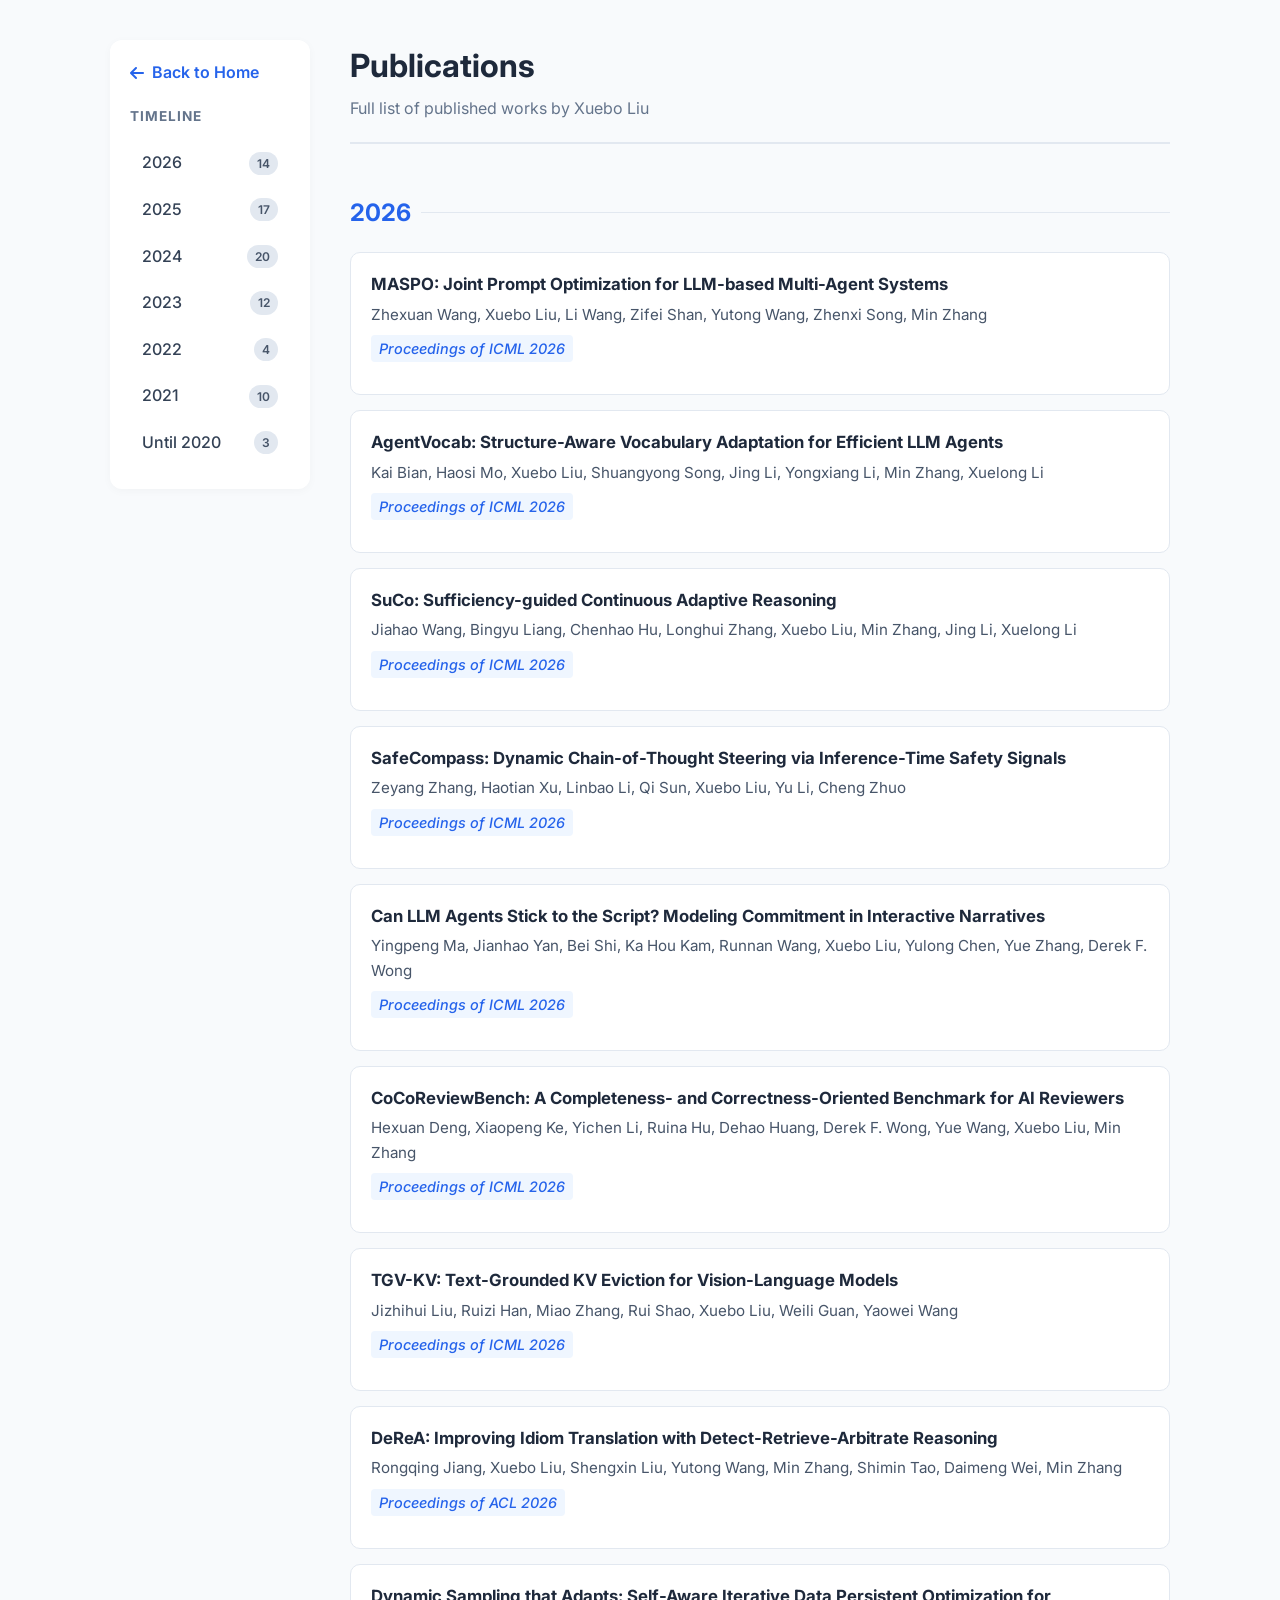
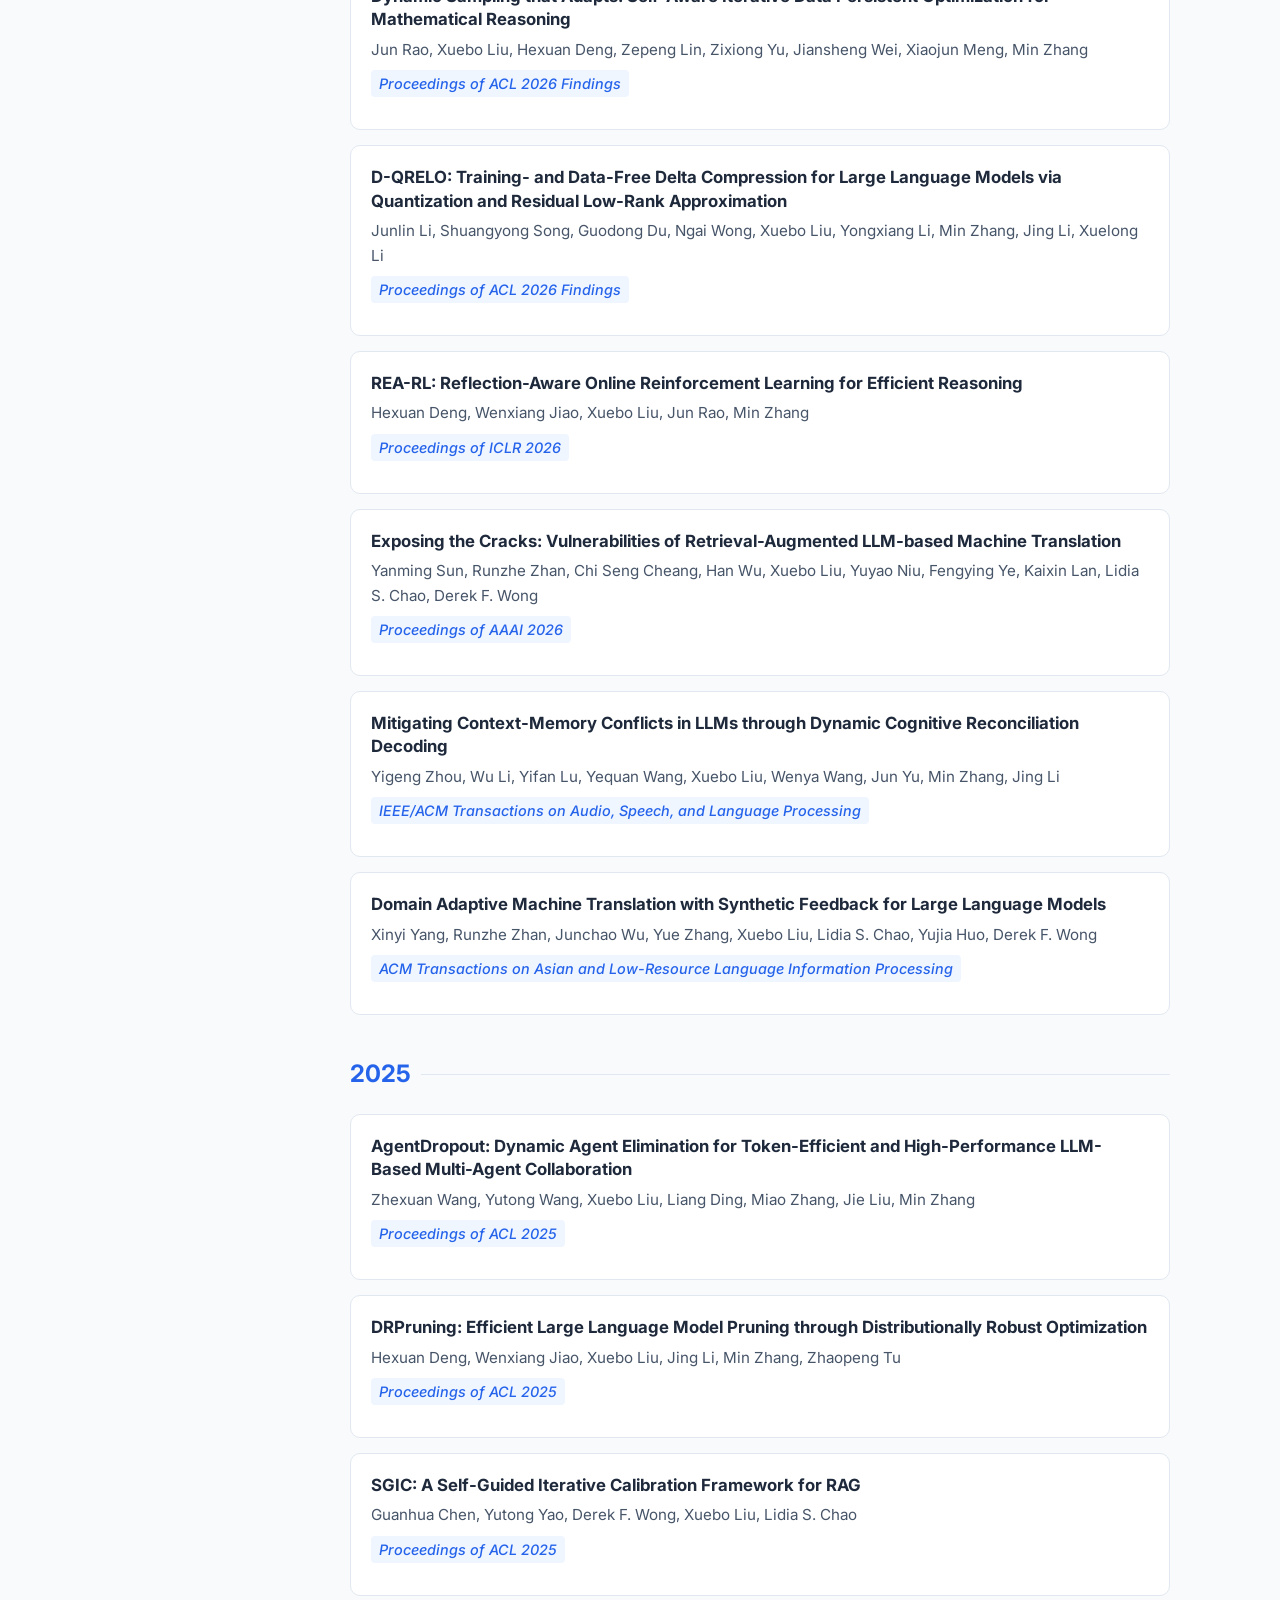
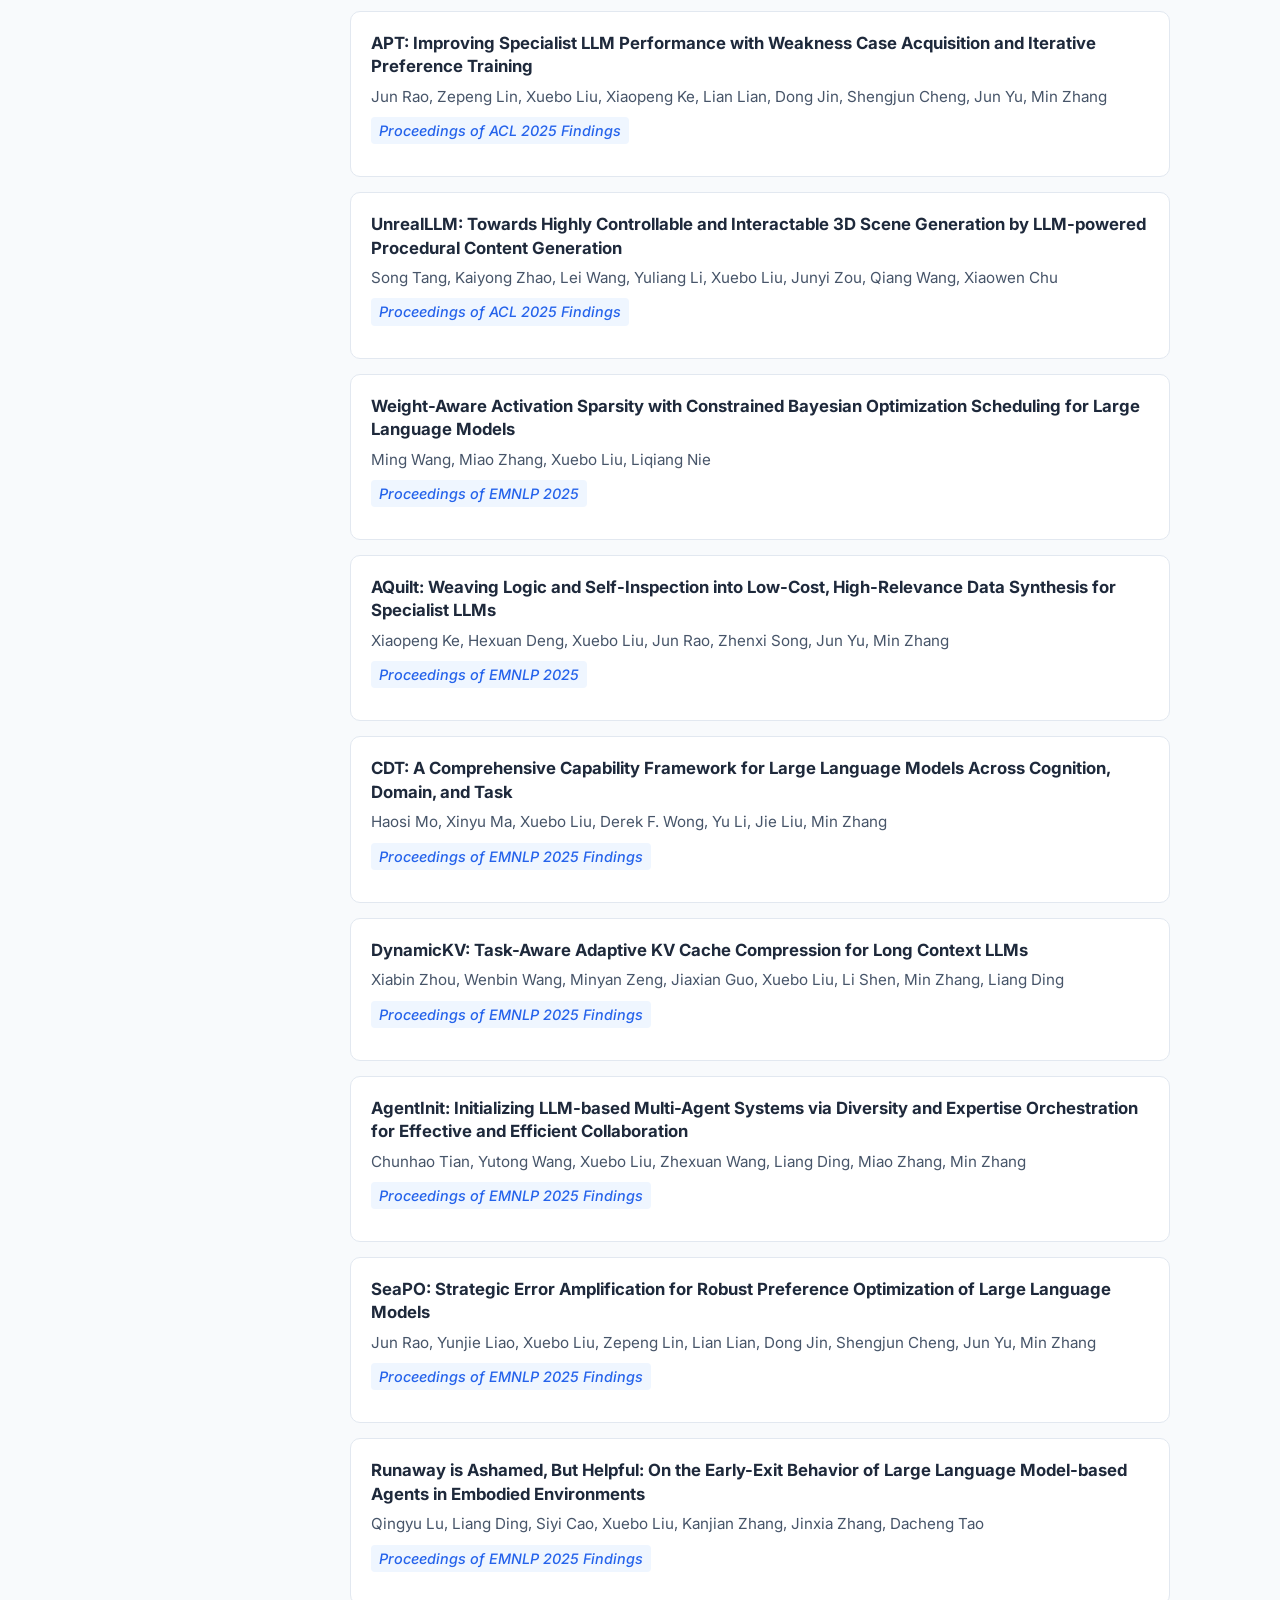
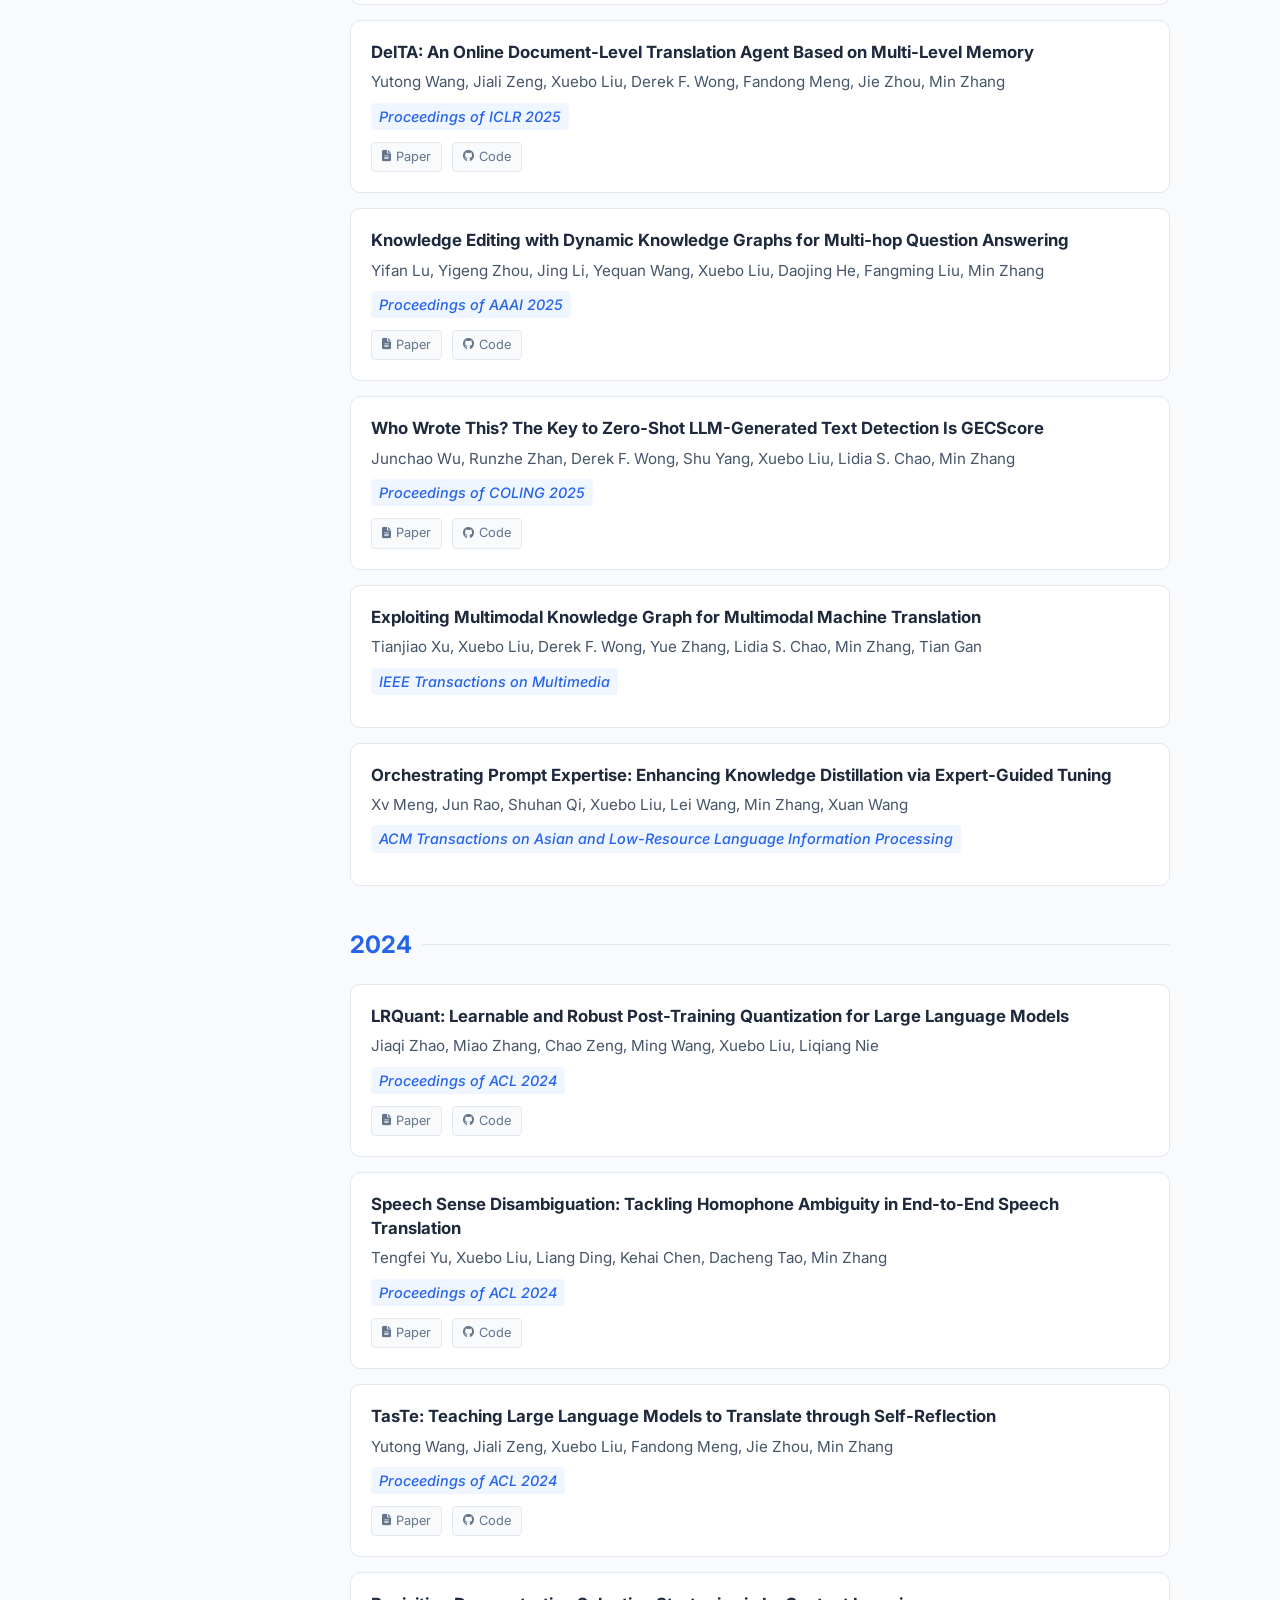
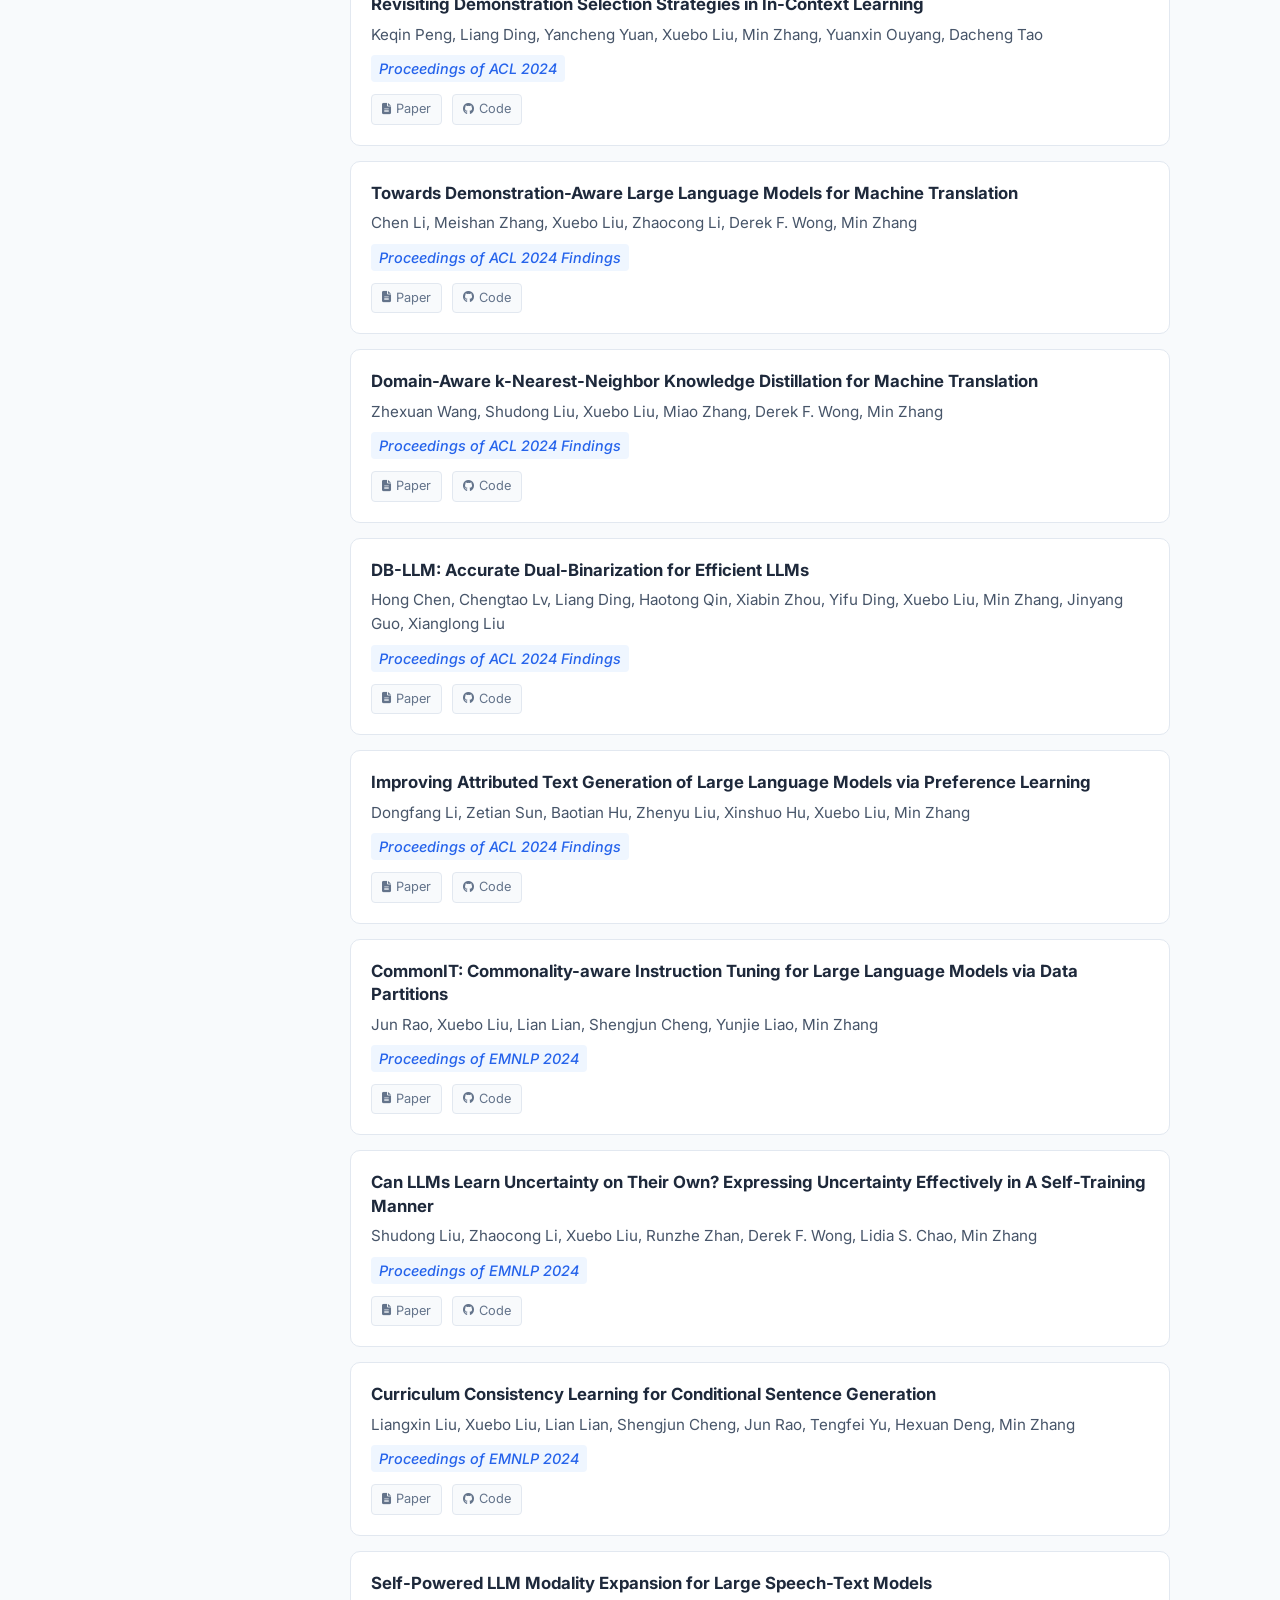
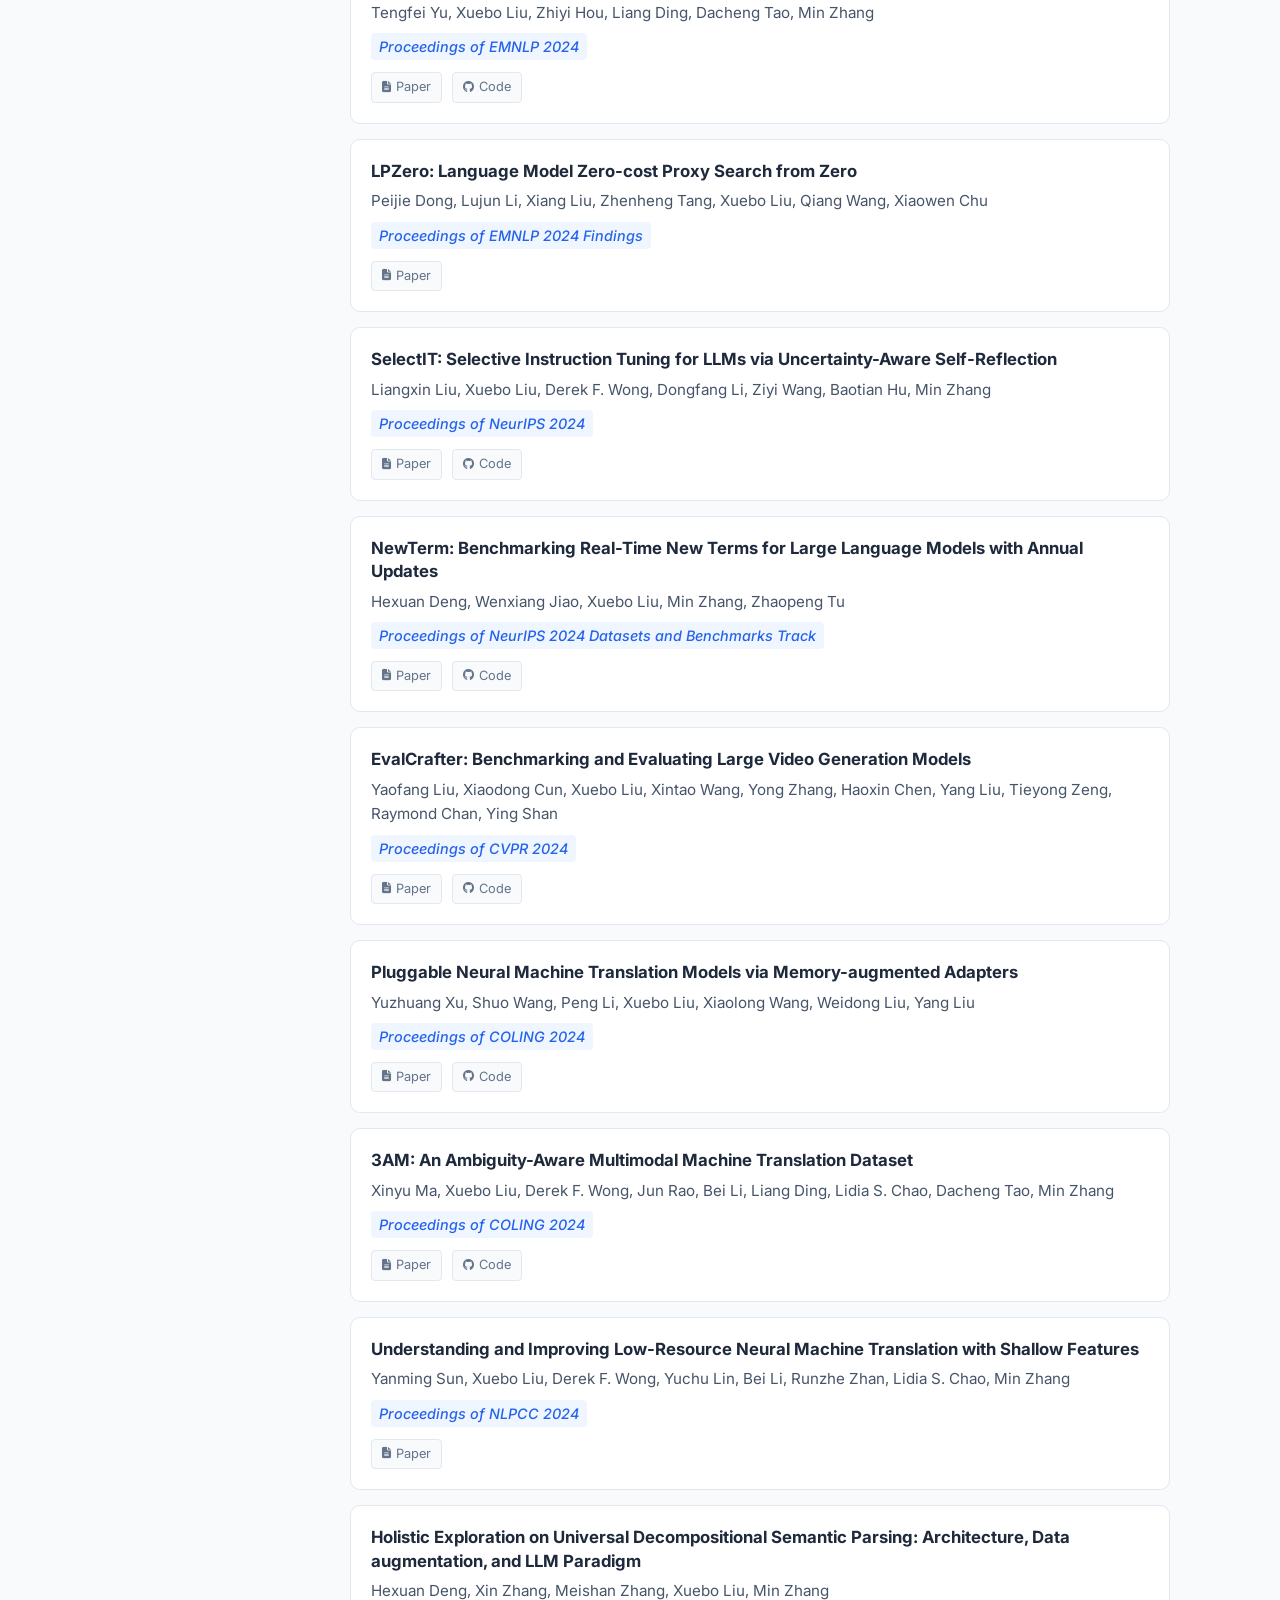
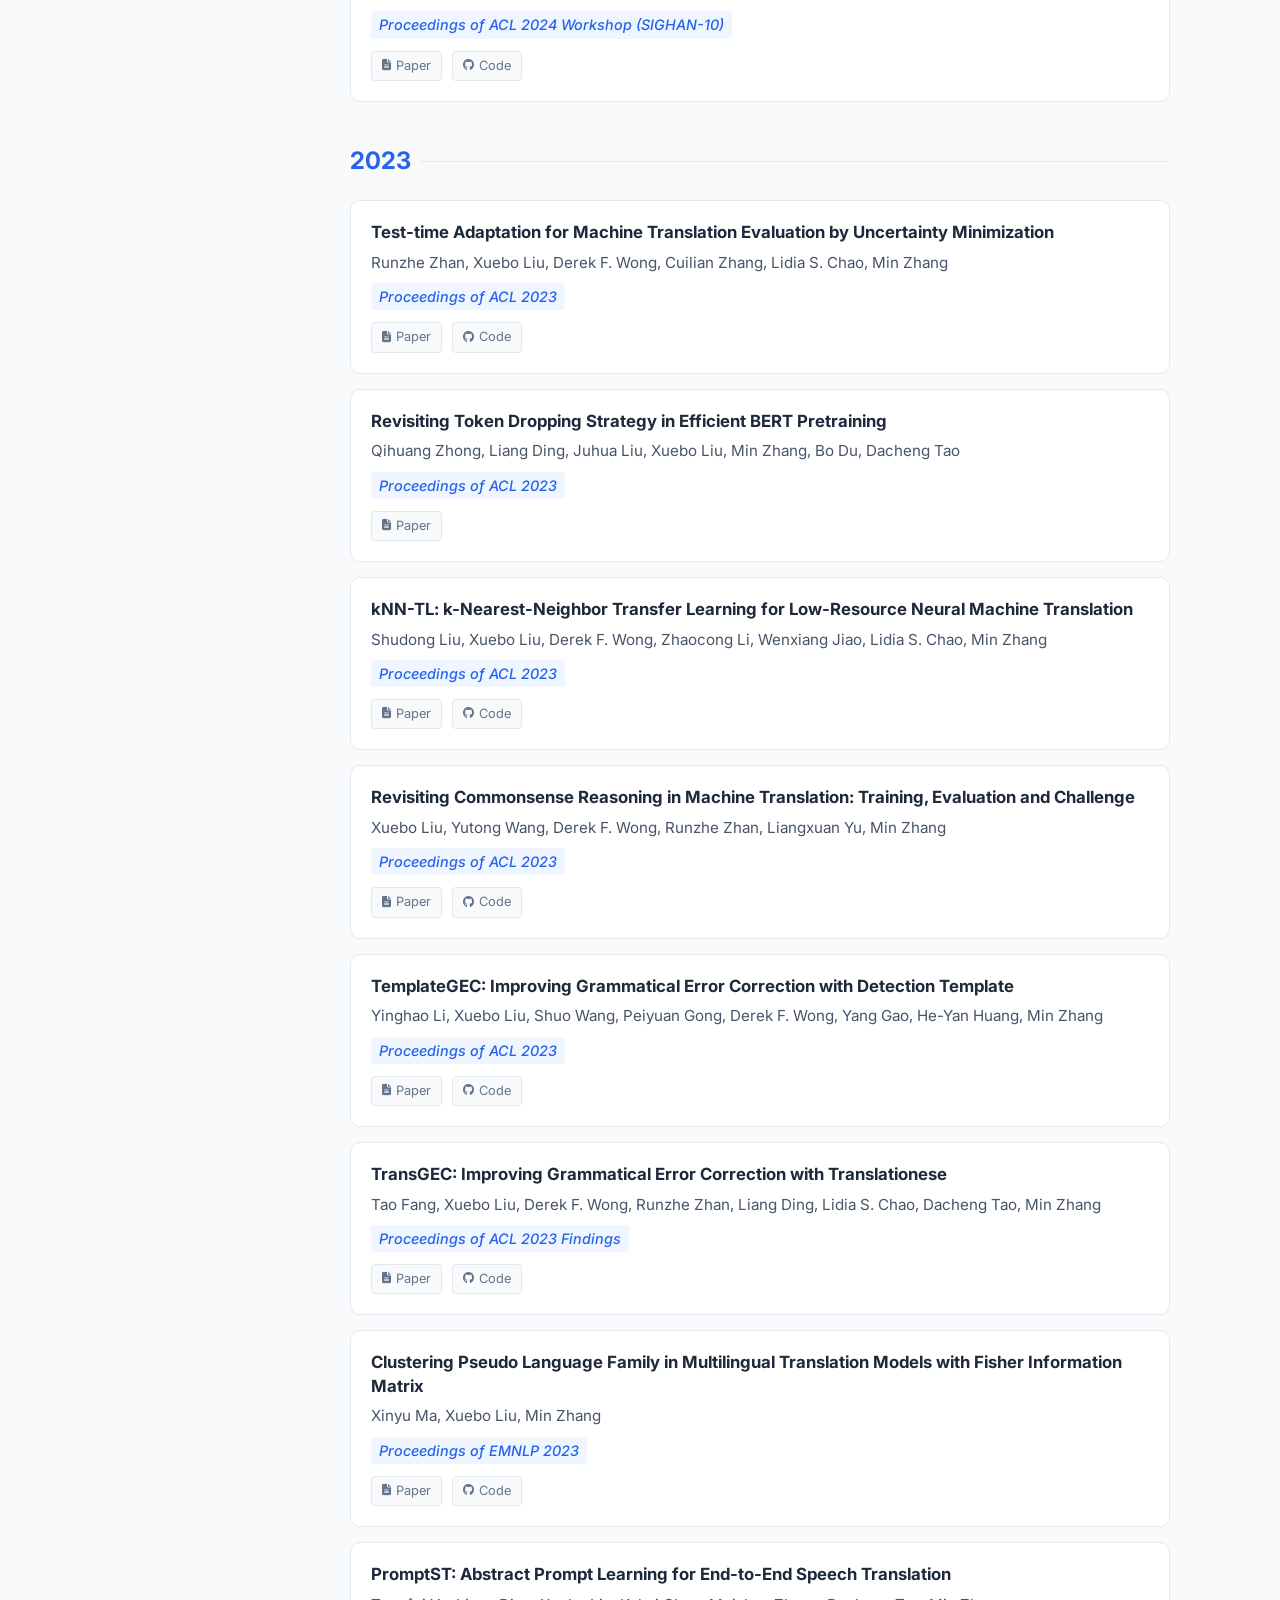
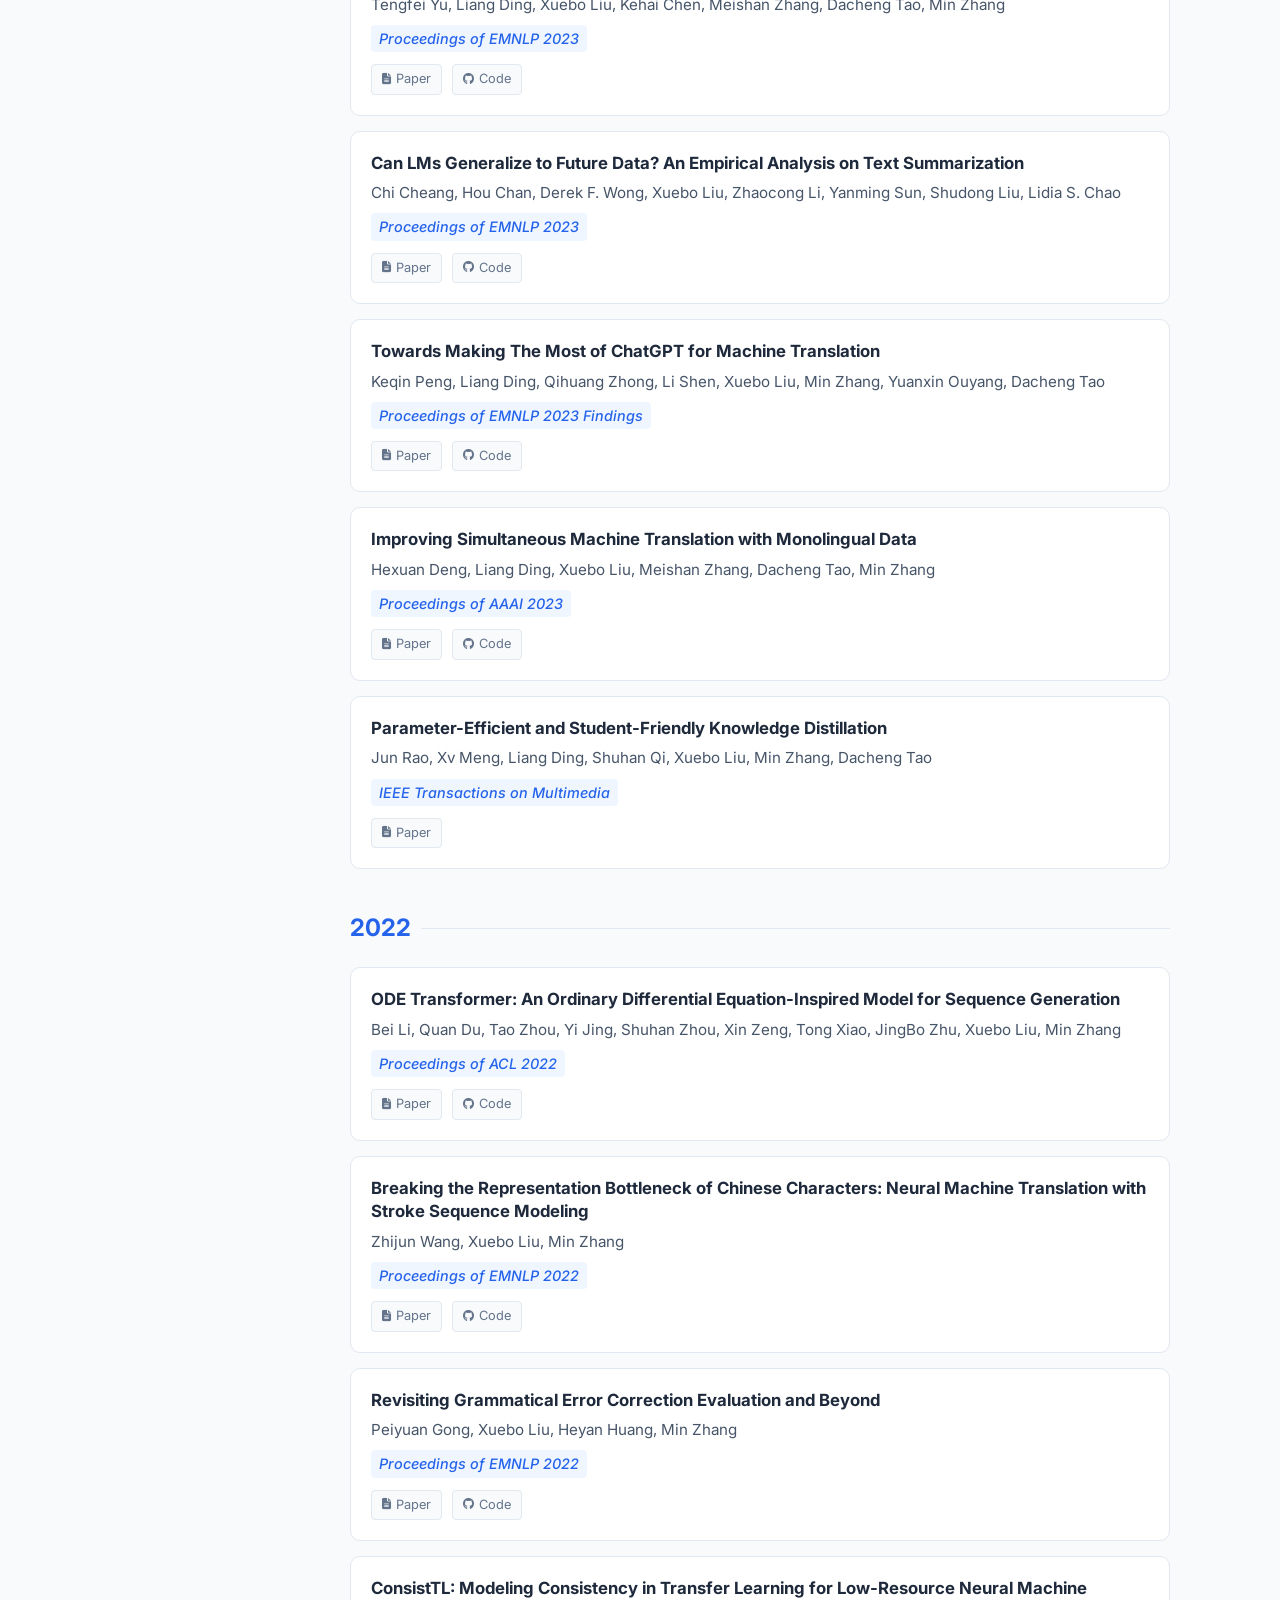
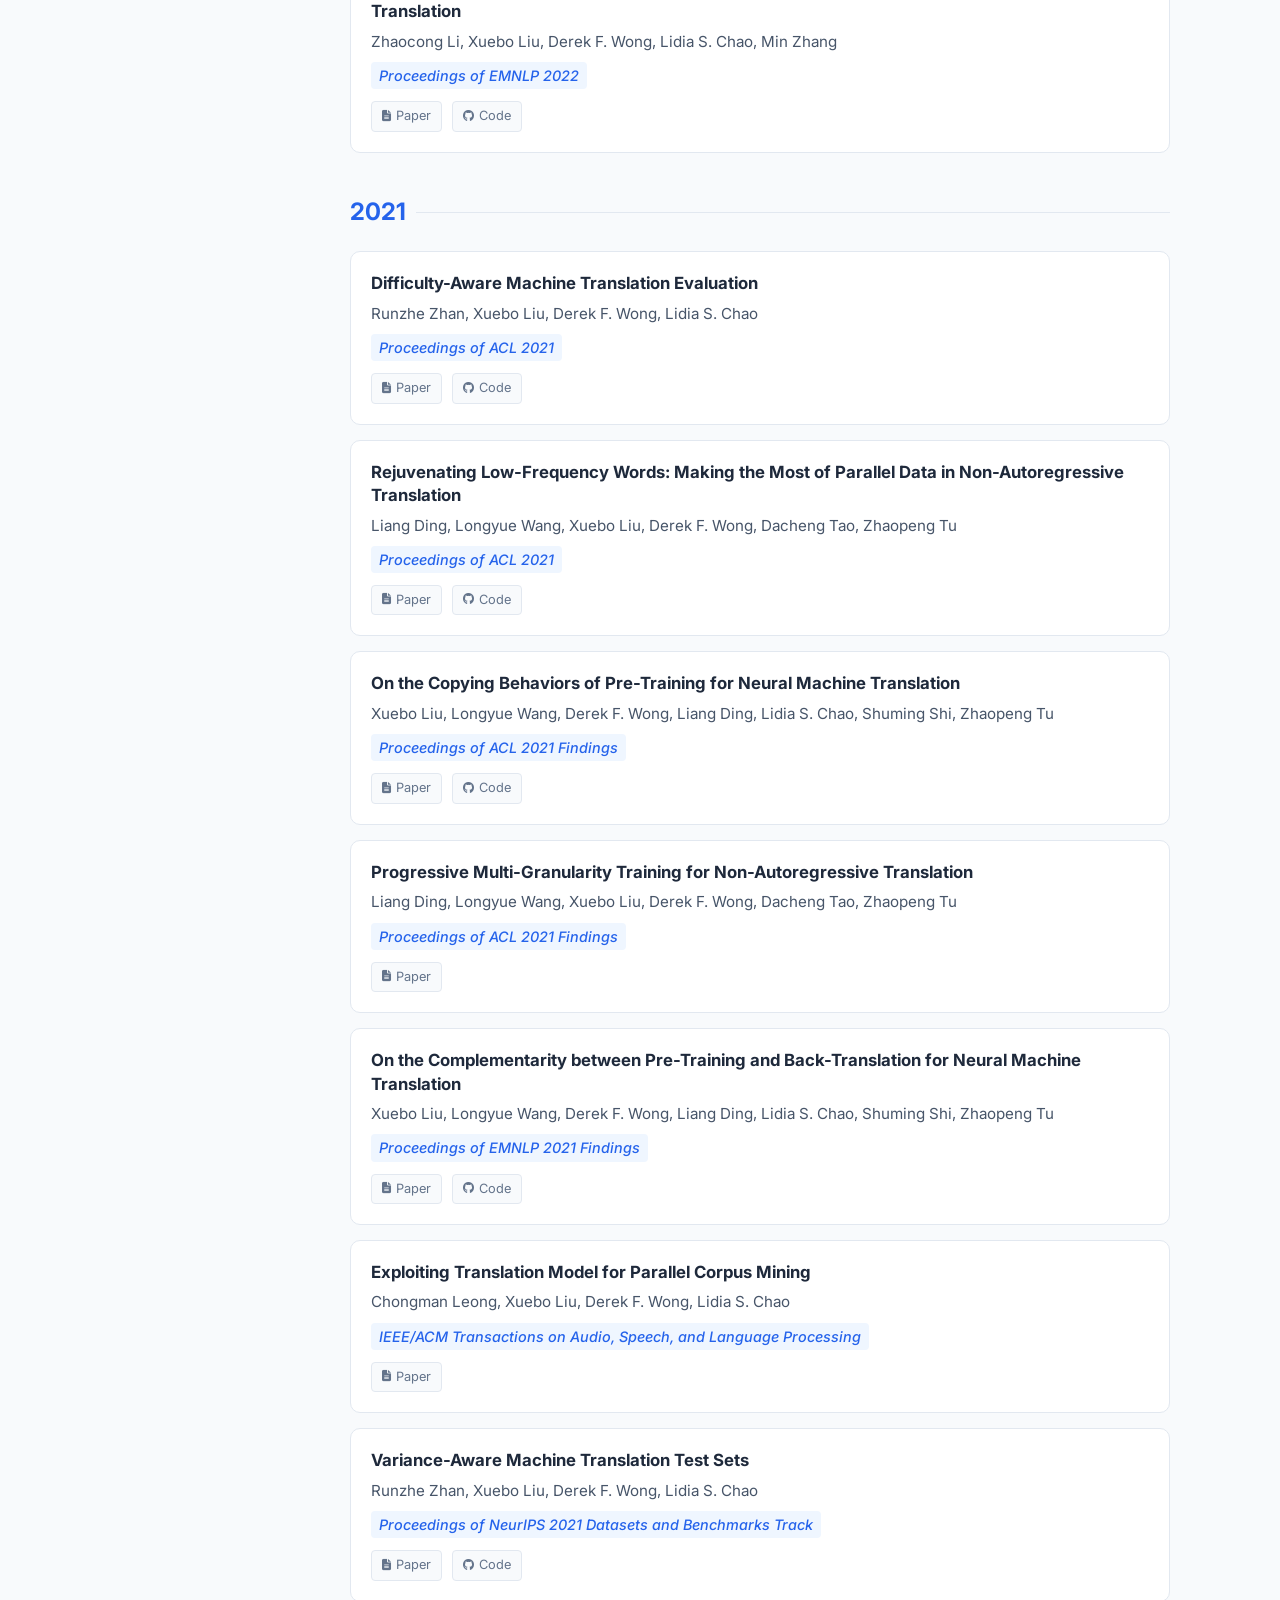
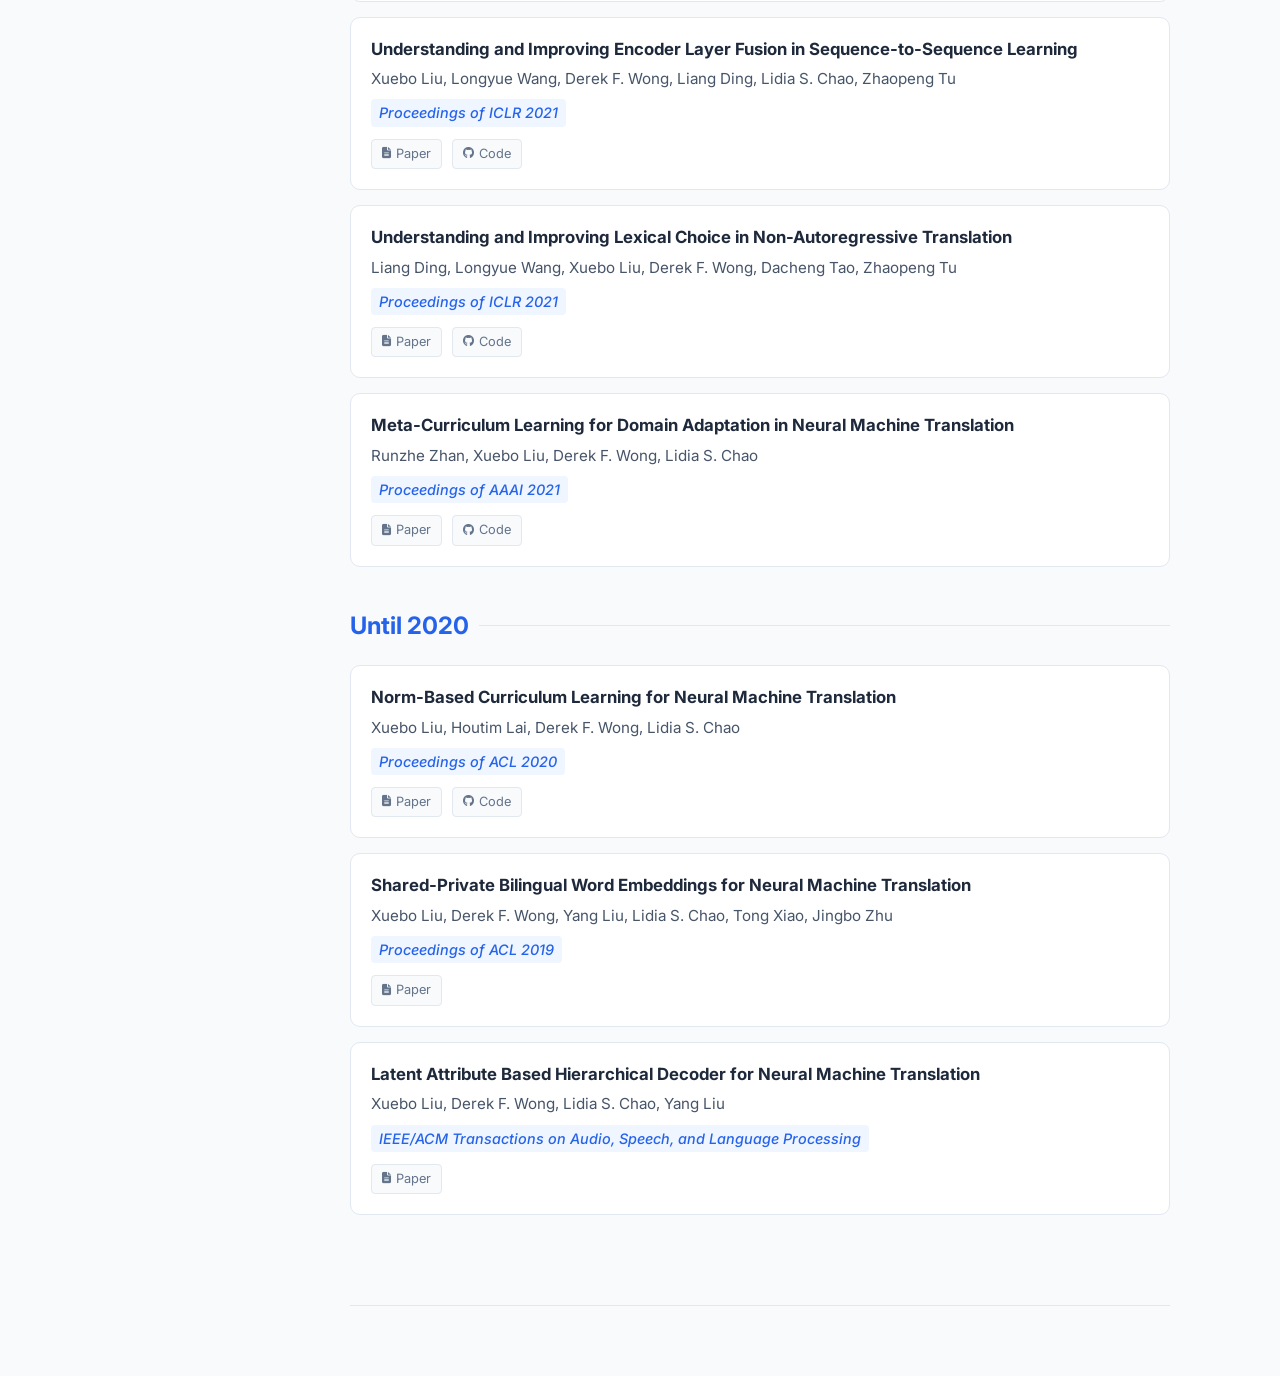
==== commit e74a32f5: "Default Changelist" ====
--- a/pub.html
+++ b/pub.html
@@ -266,7 +266,7 @@
 
                 <div class="paper-item">
                     <div class="paper-title">CoCoReviewBench: A Completeness- and Correctness-Oriented Benchmark for AI Reviewers</div>
-                    <div class="paper-authors">Hexuan Deng, Xiaopeng Ke, Yichen Li, Ruina Hu, Dehao Huang, Derek F. Wong, Yue Wang, Xuebo Liu (共同通讯，中关村联培), Min Zhang</div>
+                    <div class="paper-authors">Hexuan Deng, Xiaopeng Ke, Yichen Li, Ruina Hu, Dehao Huang, Derek F. Wong, Yue Wang, Xuebo Liu, Min Zhang</div>
                     <div class="paper-venue">Proceedings of ICML 2026</div>
                 </div>
 
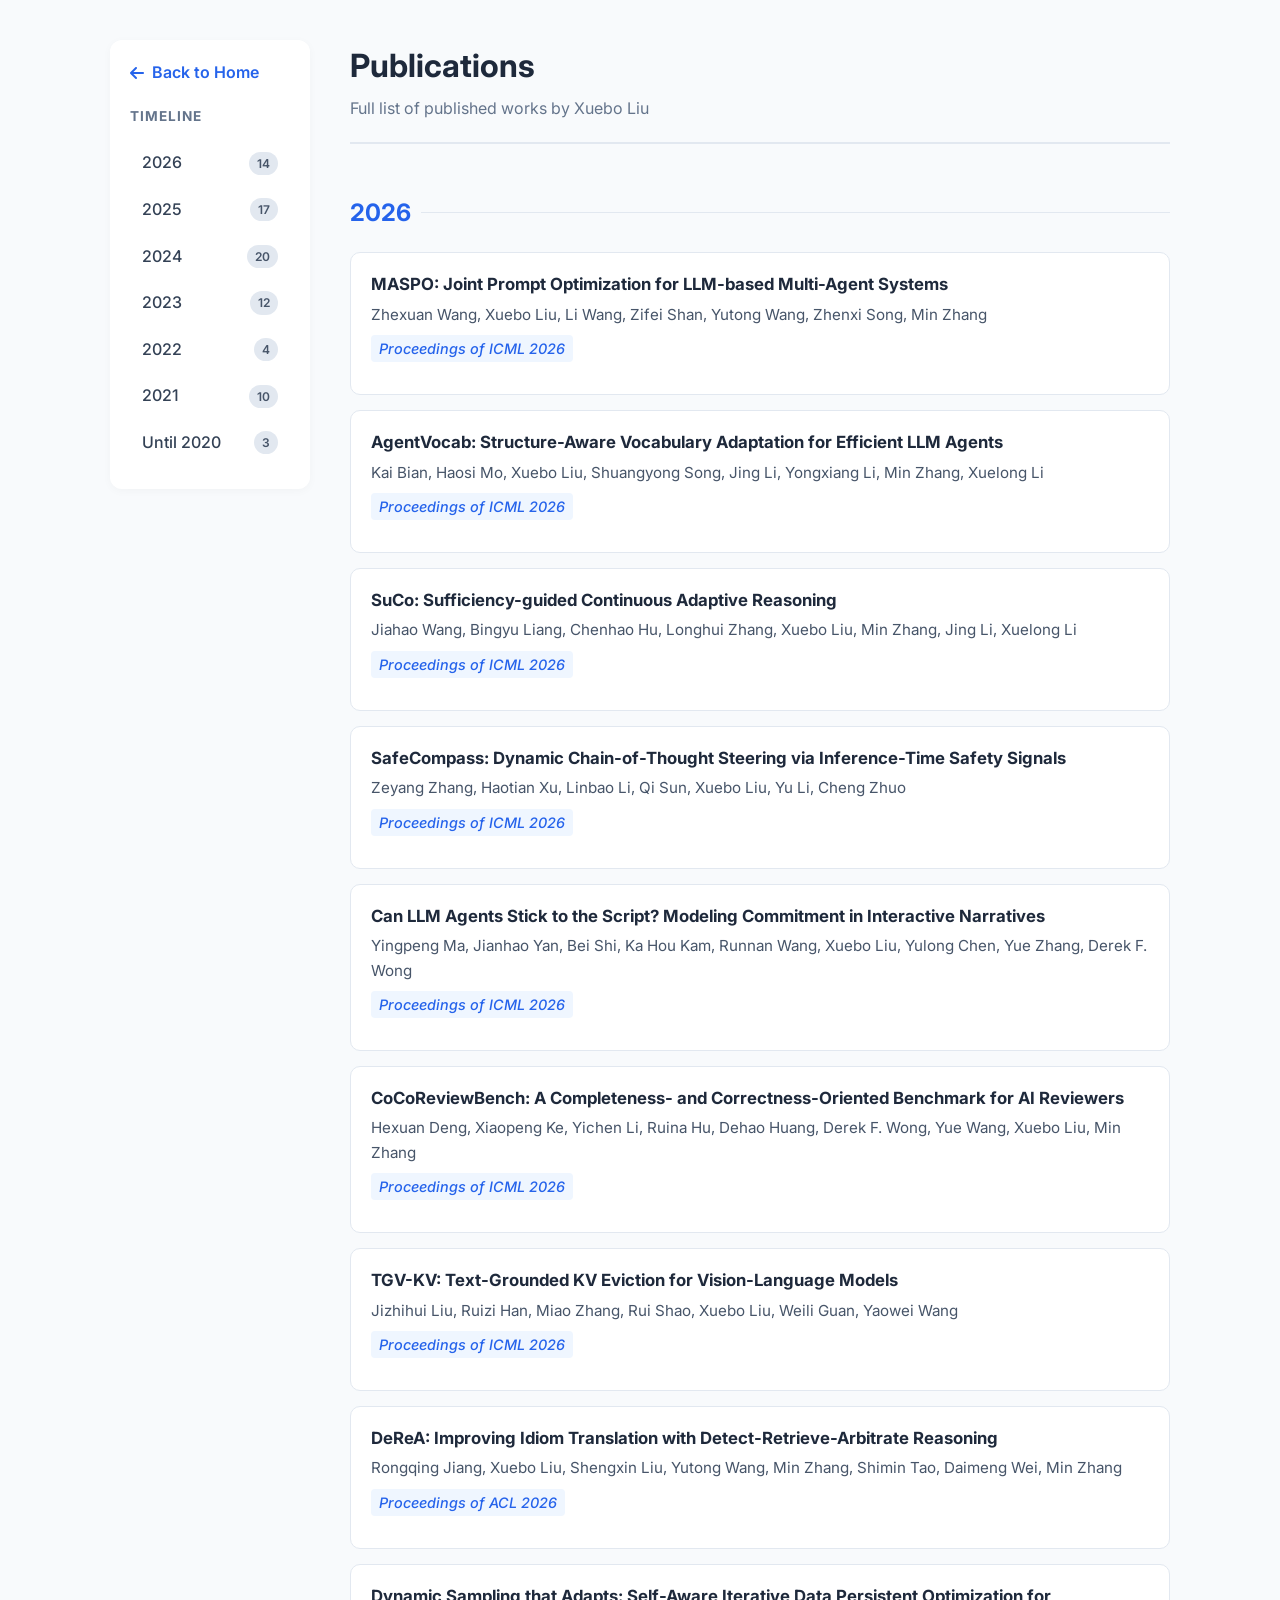
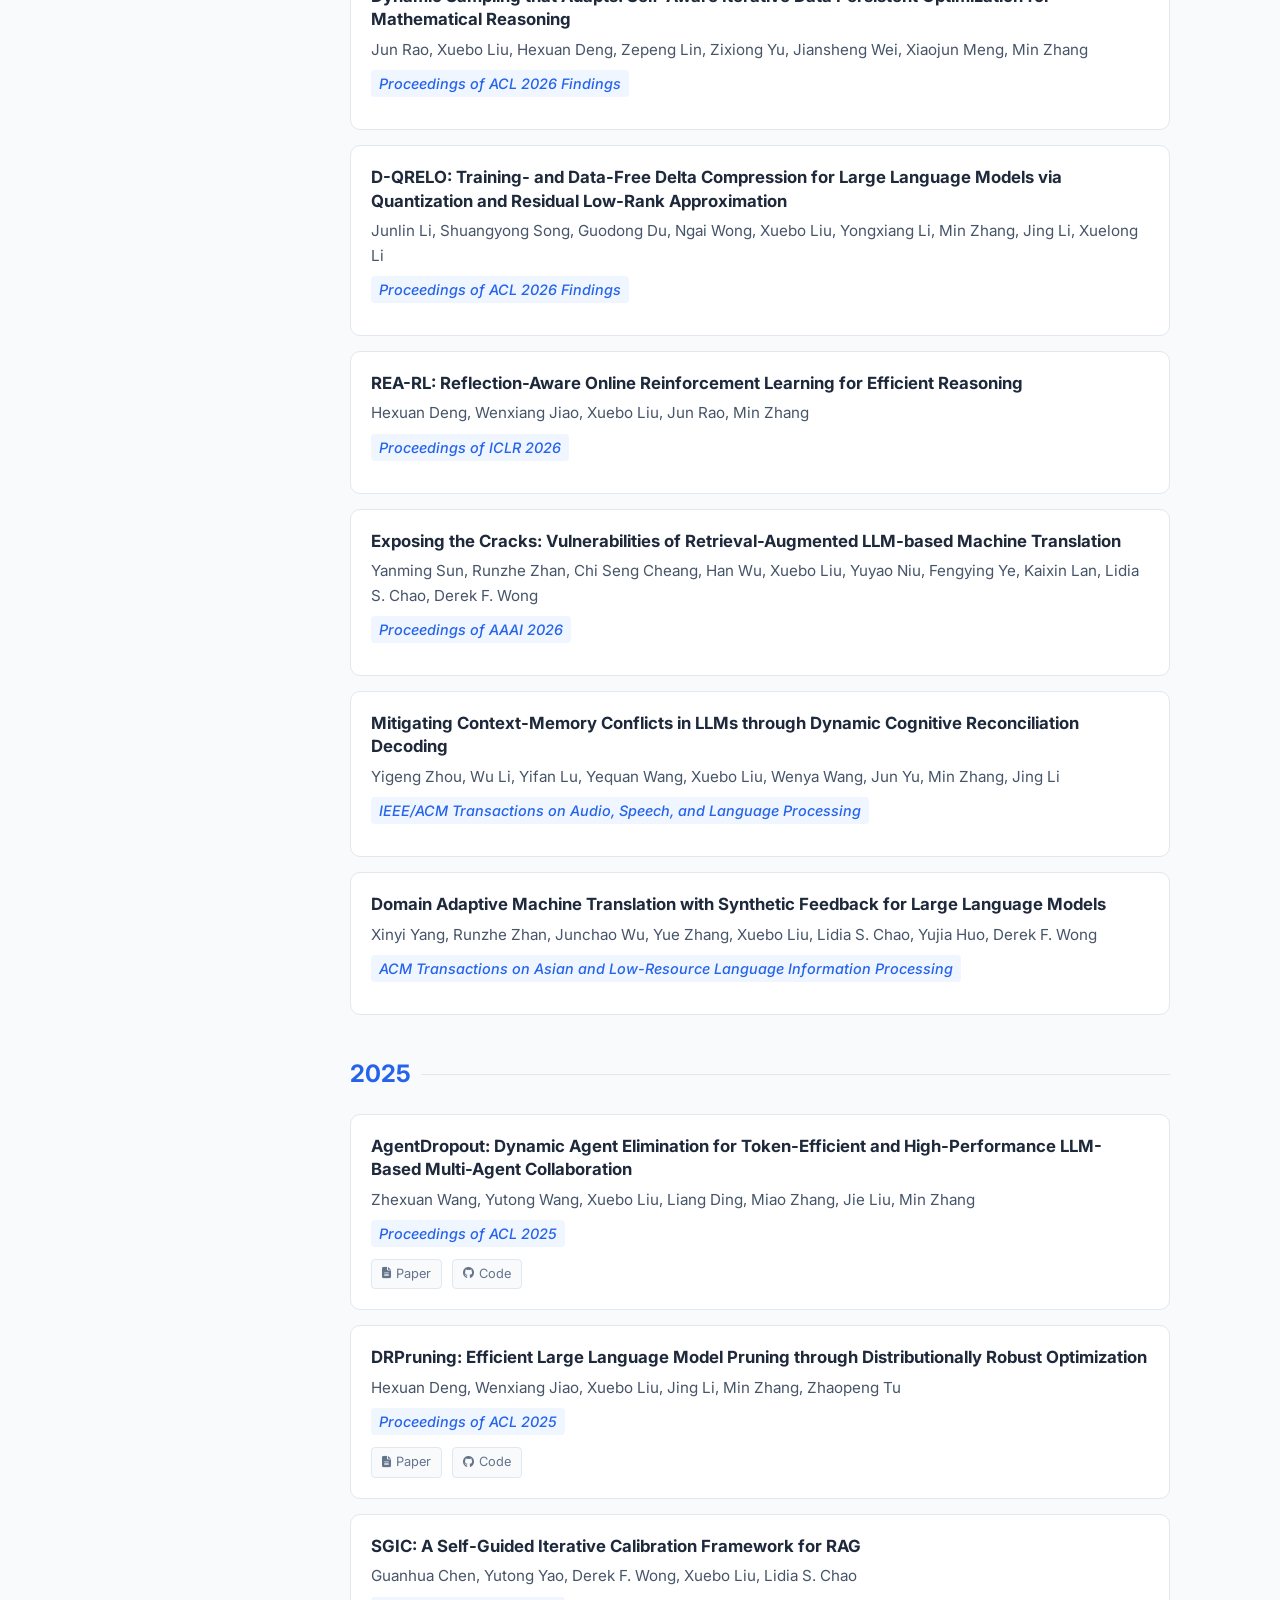
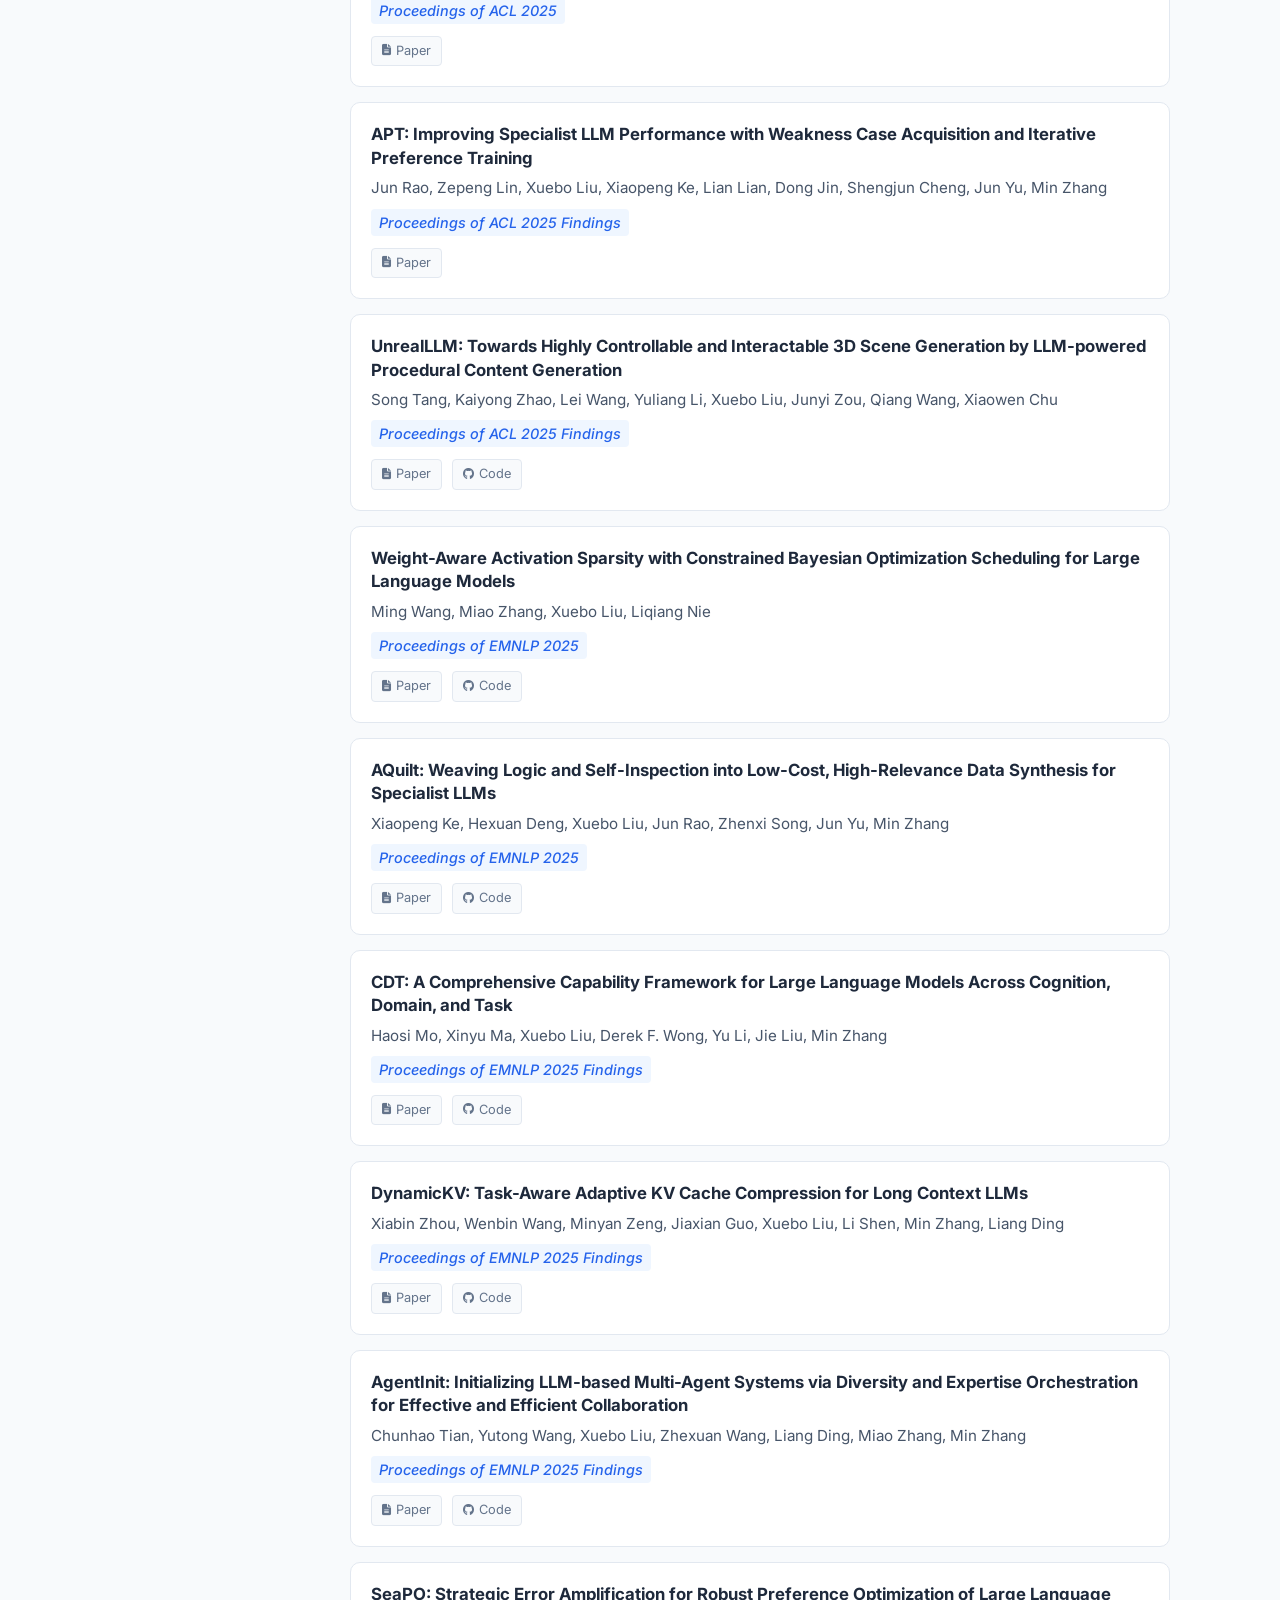
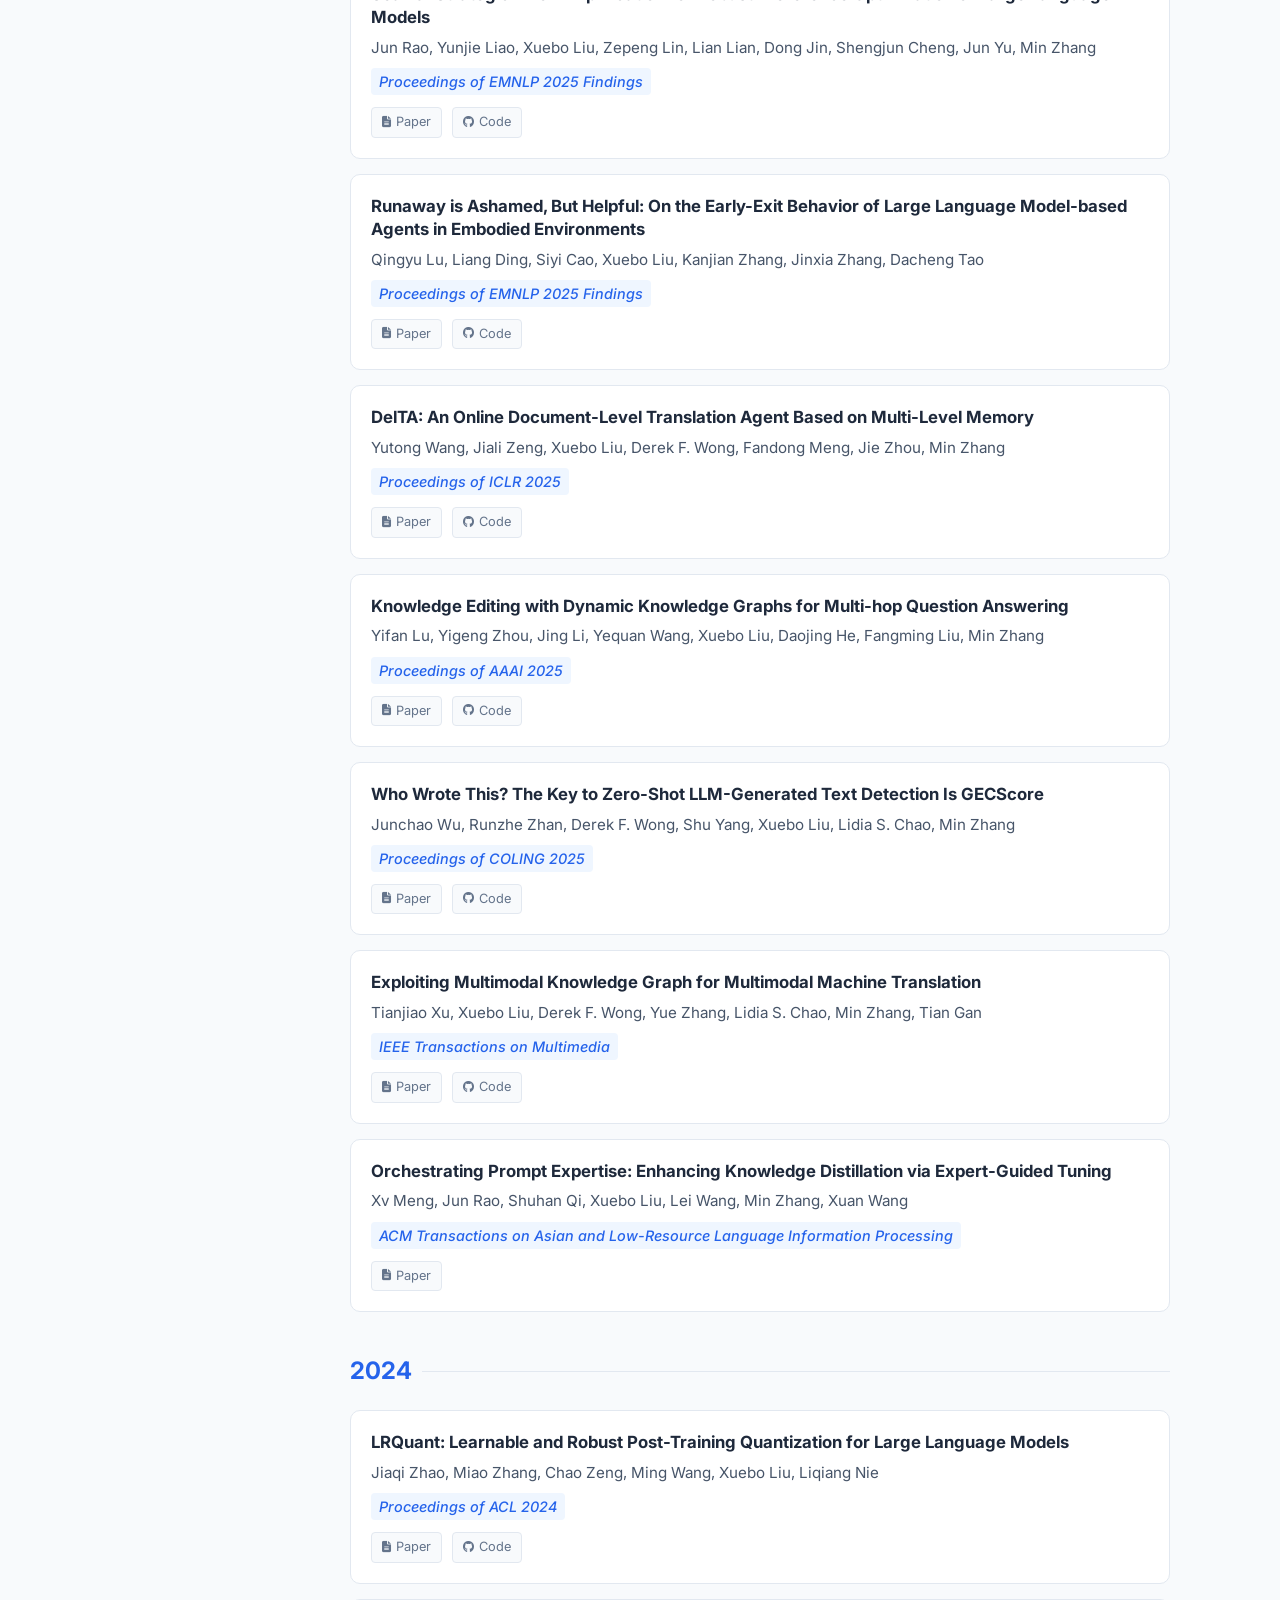
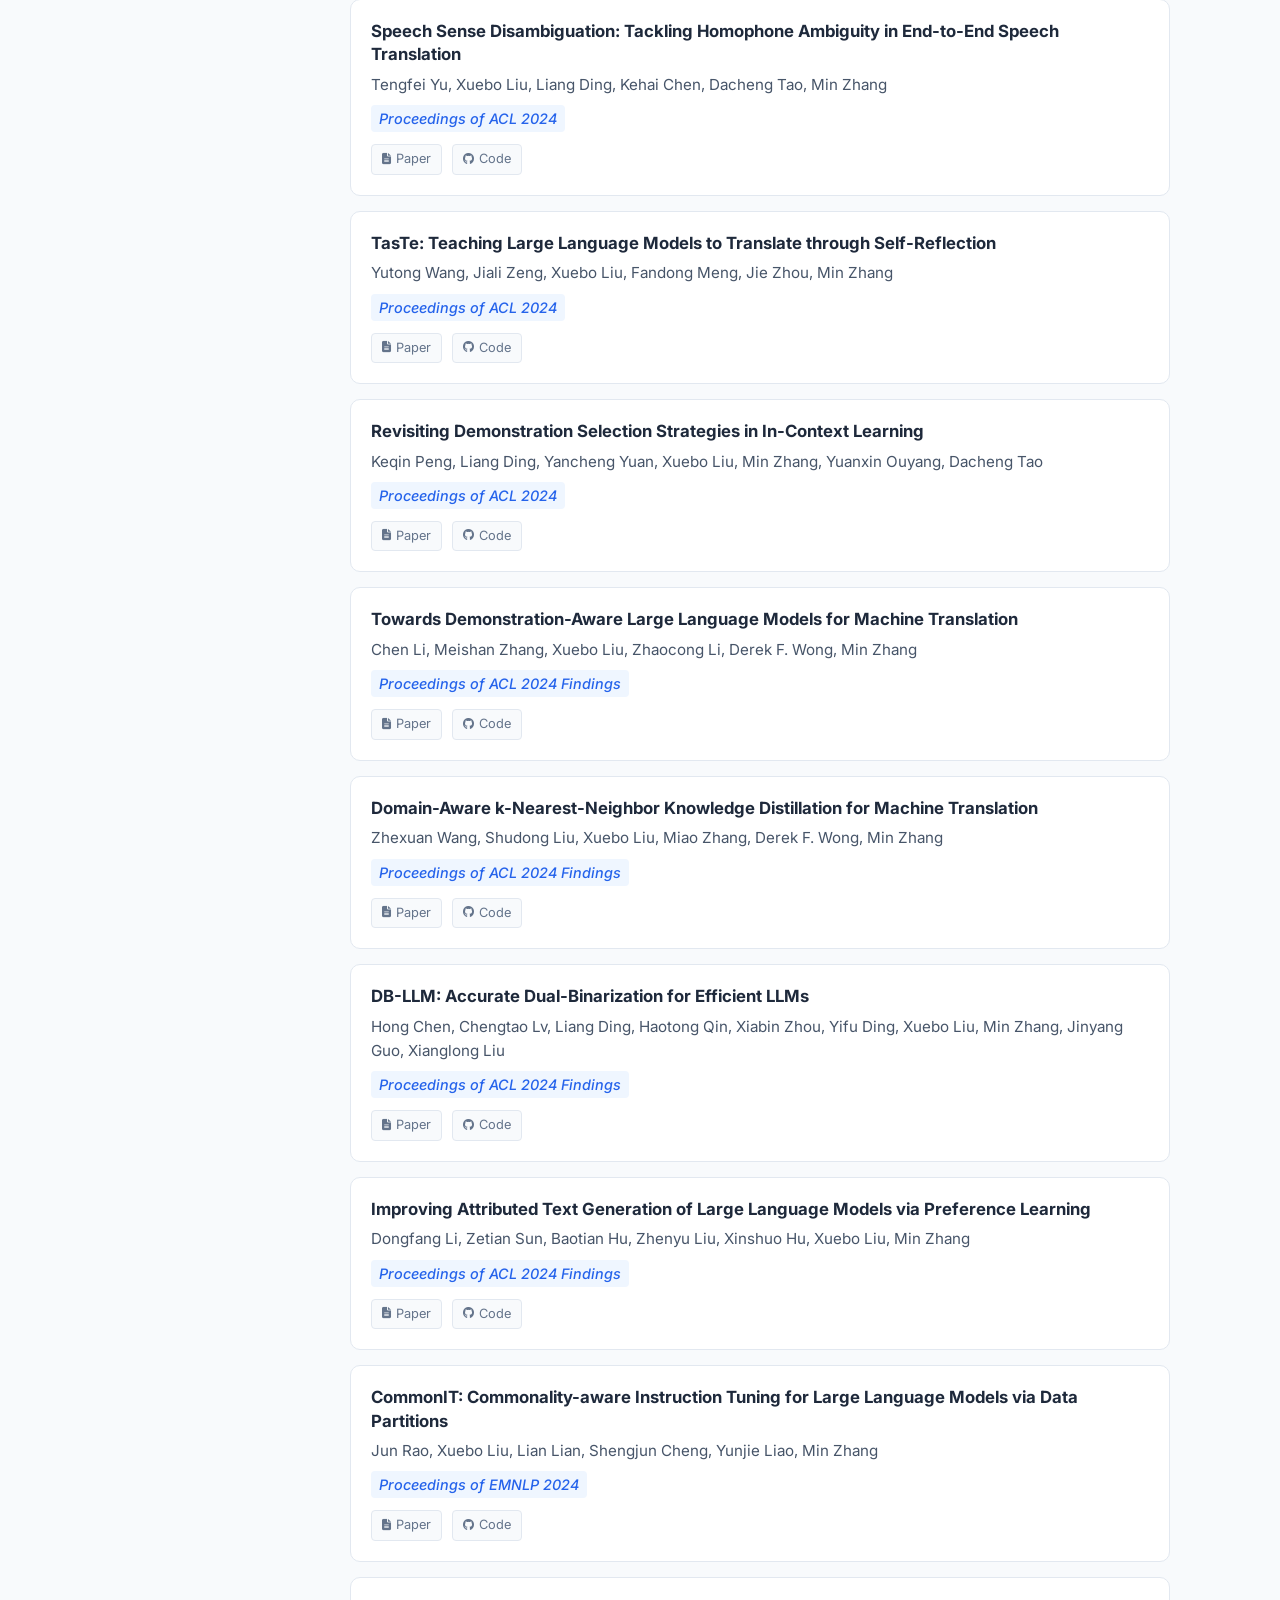
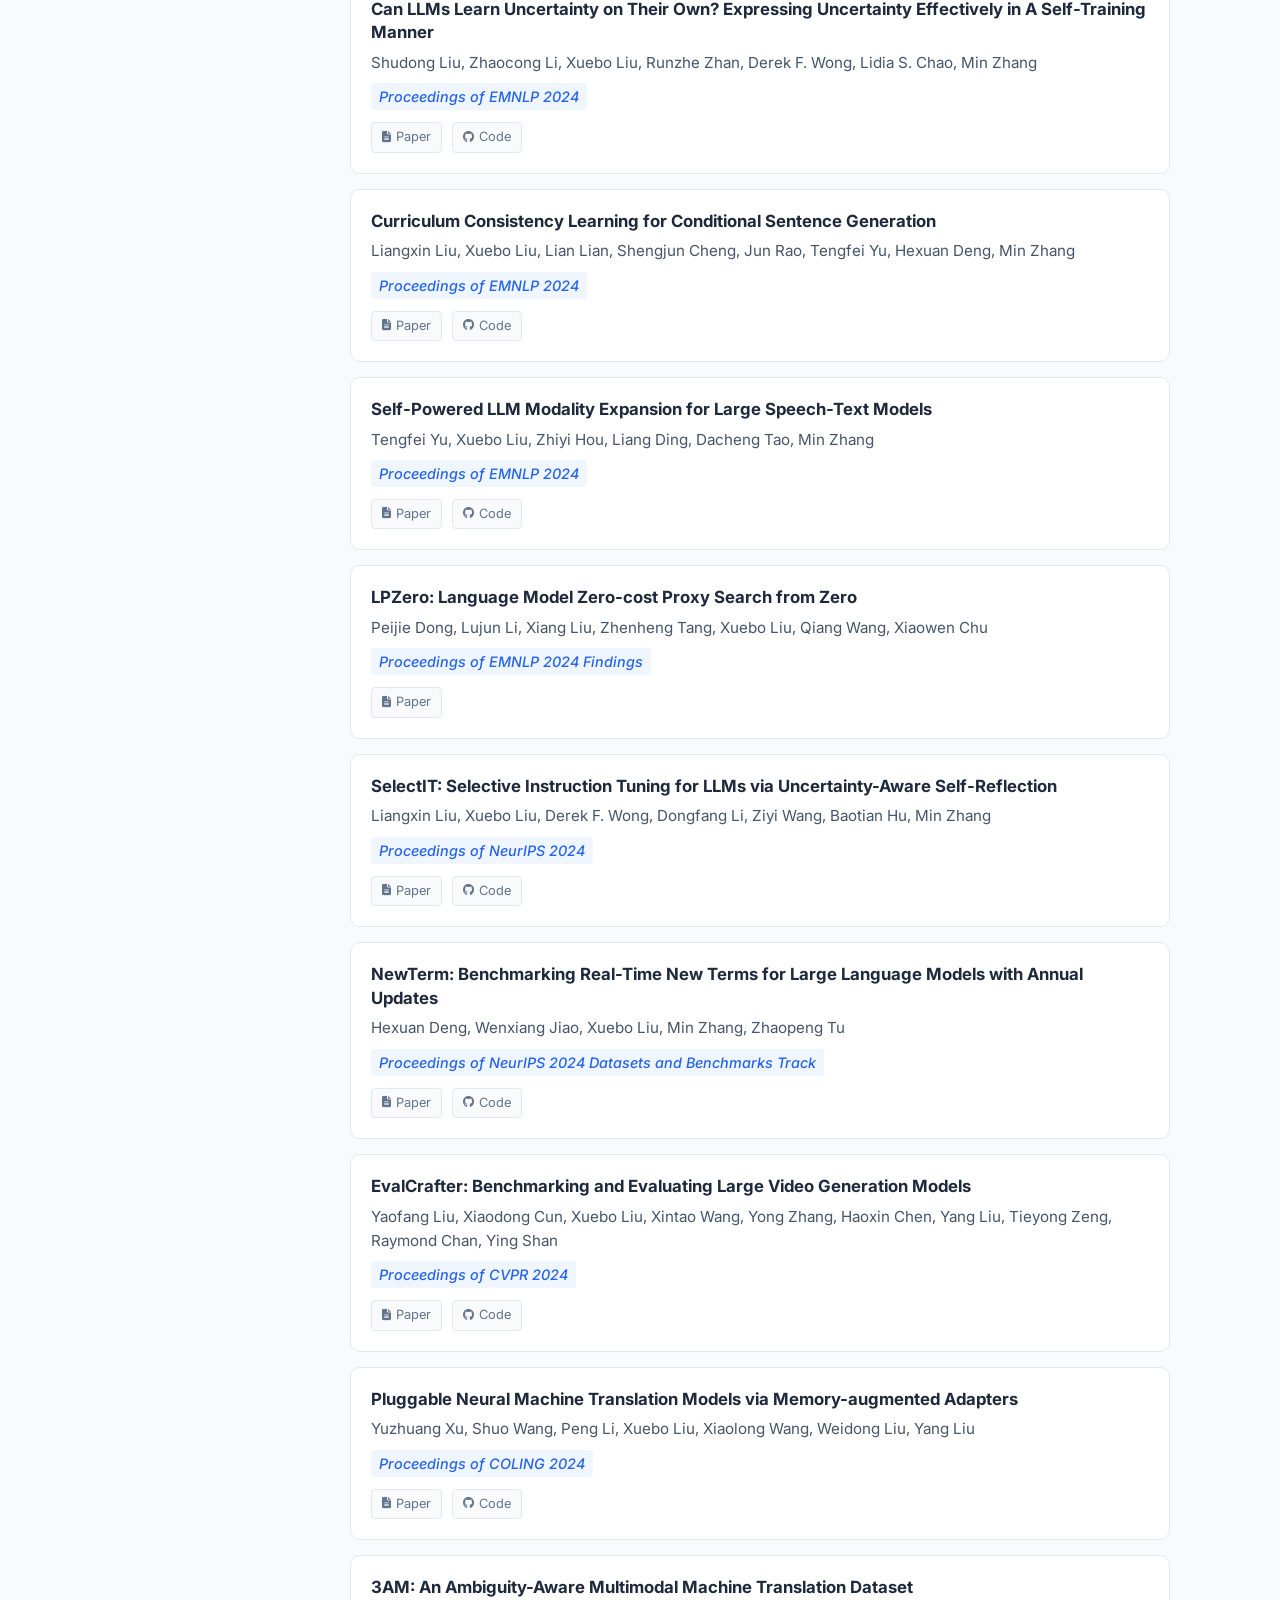
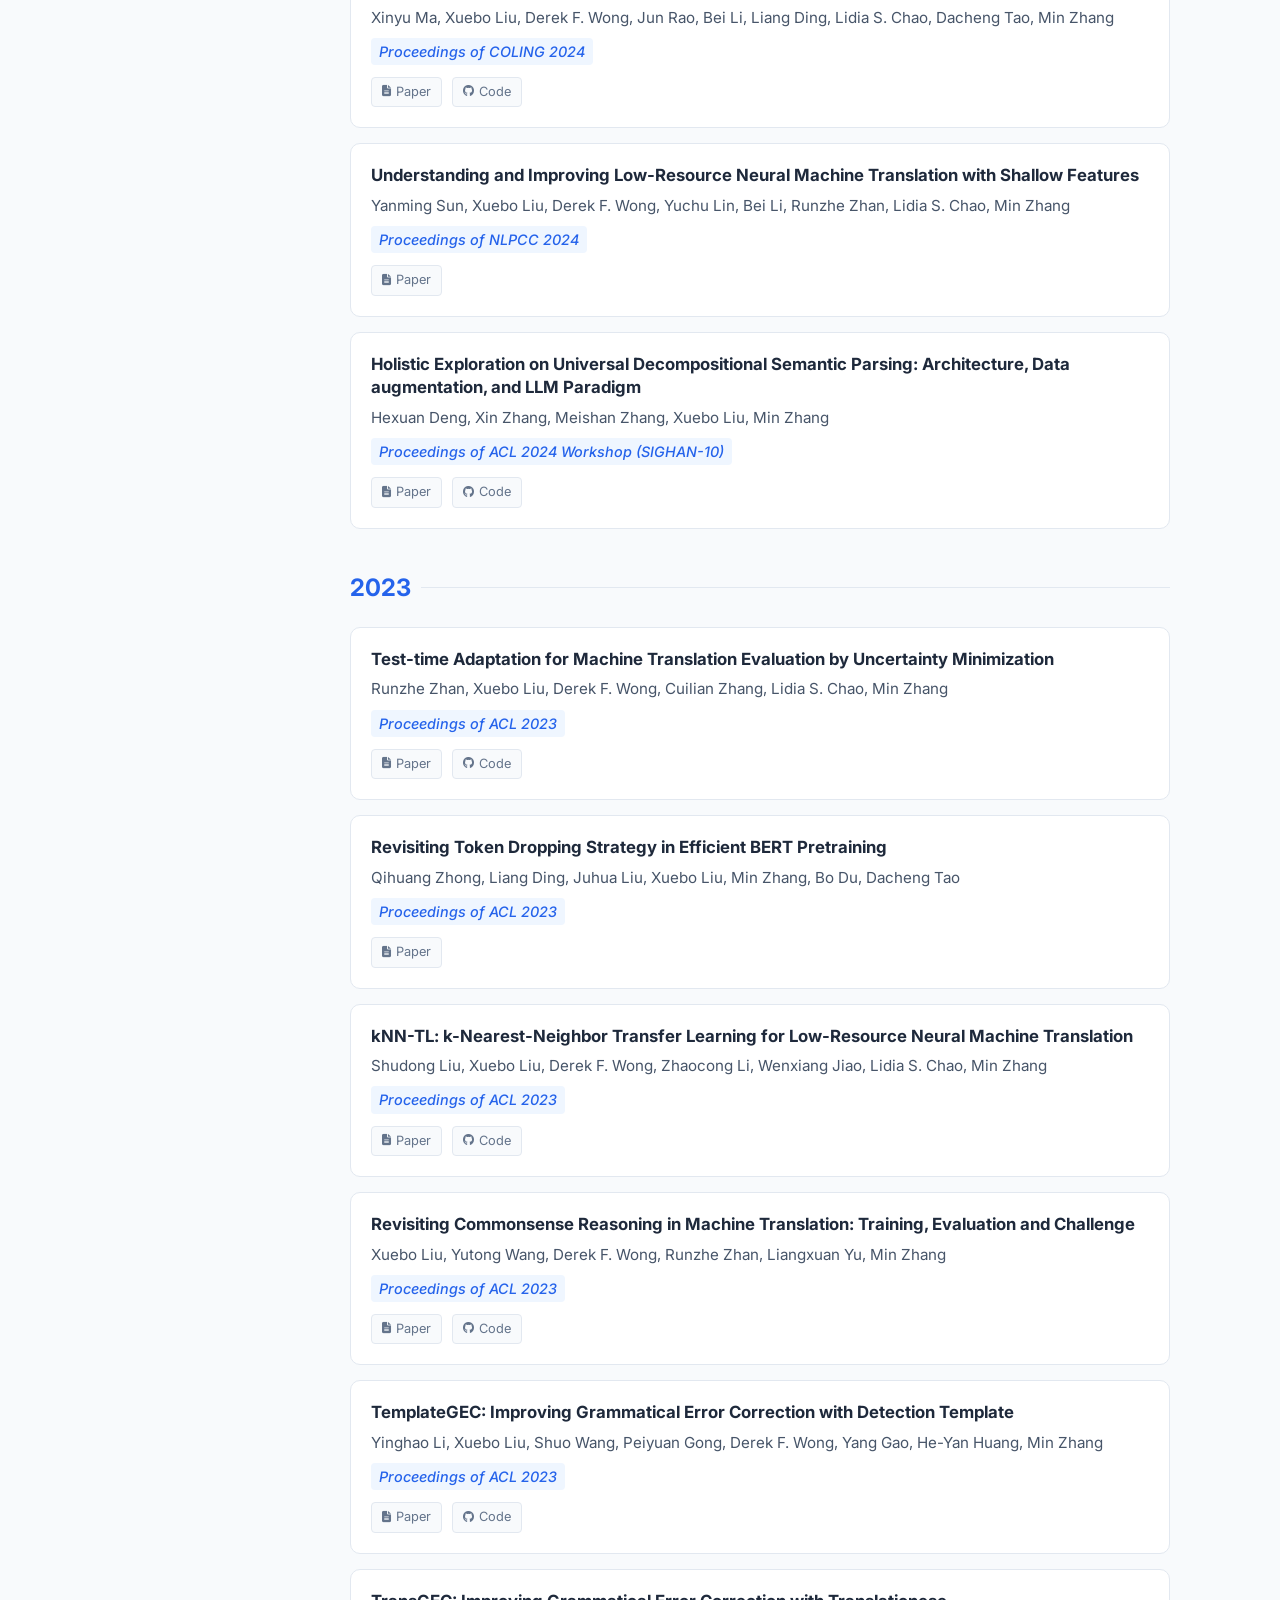
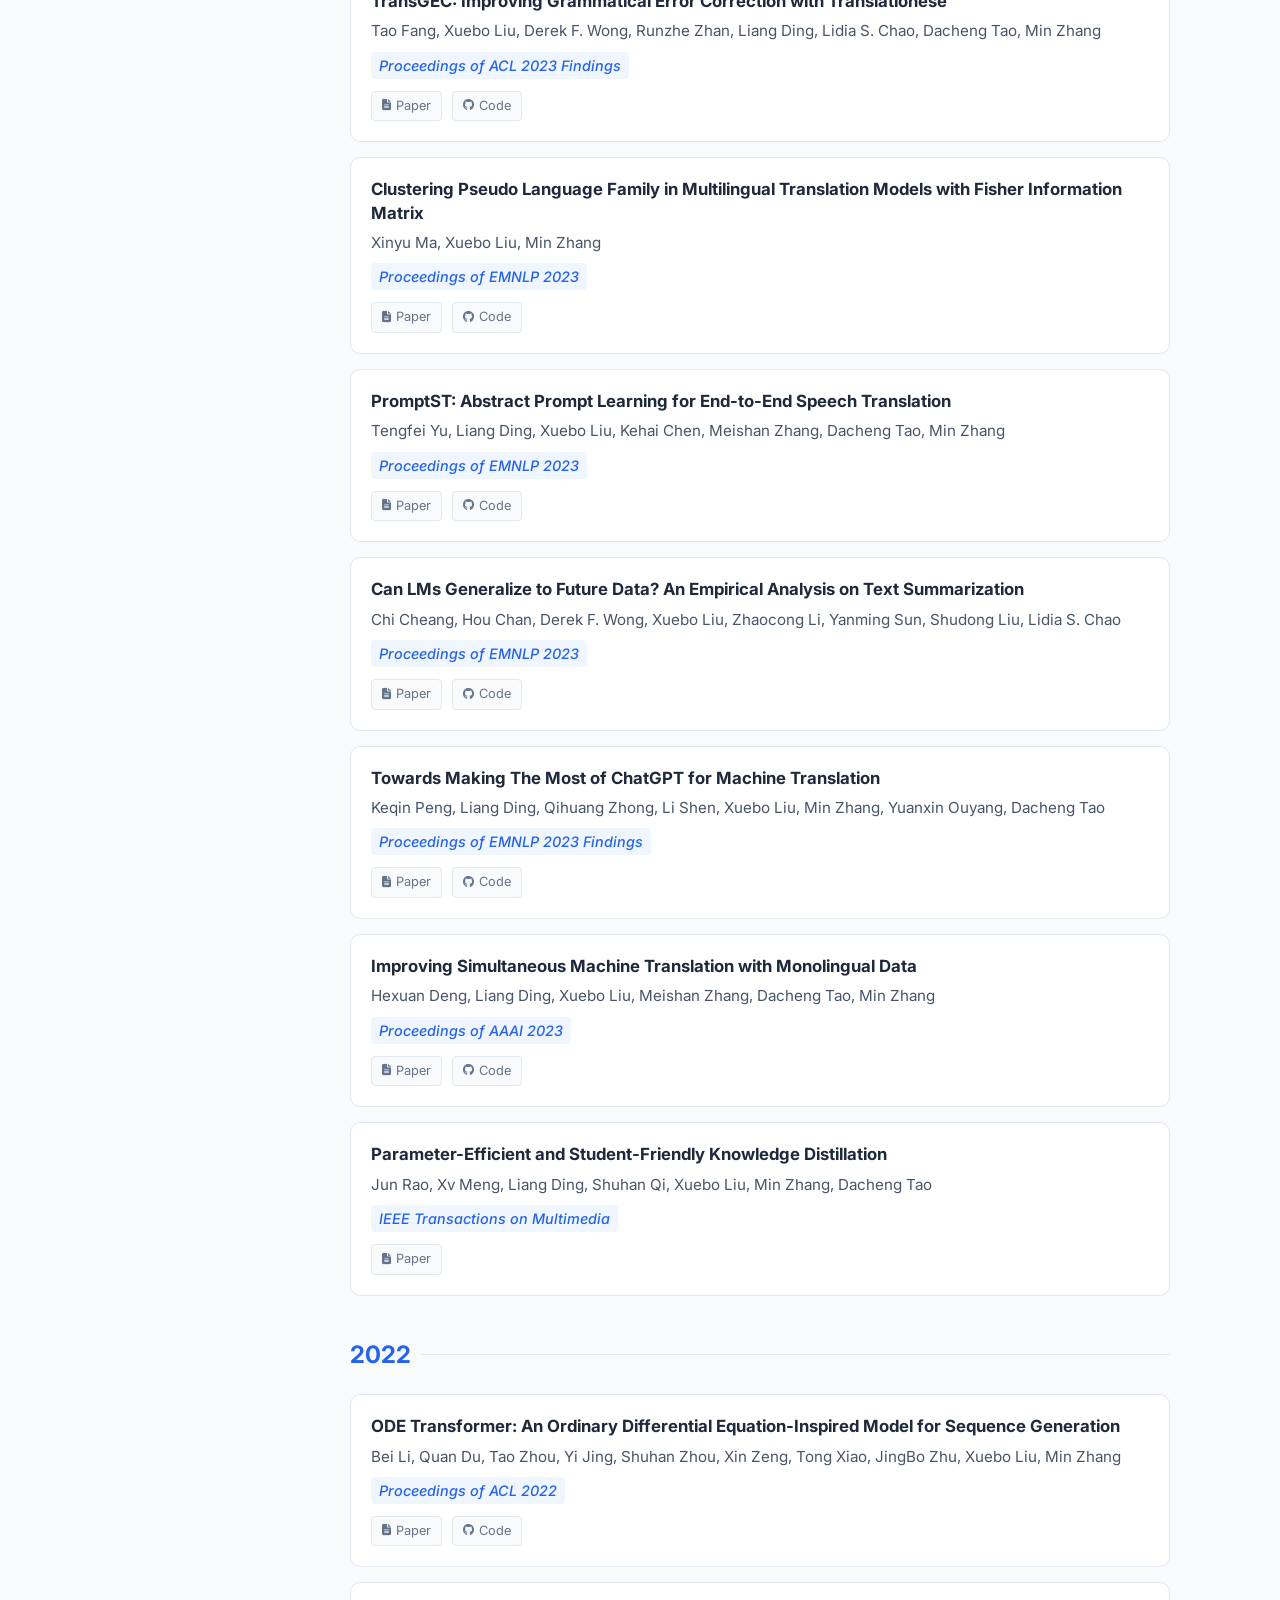
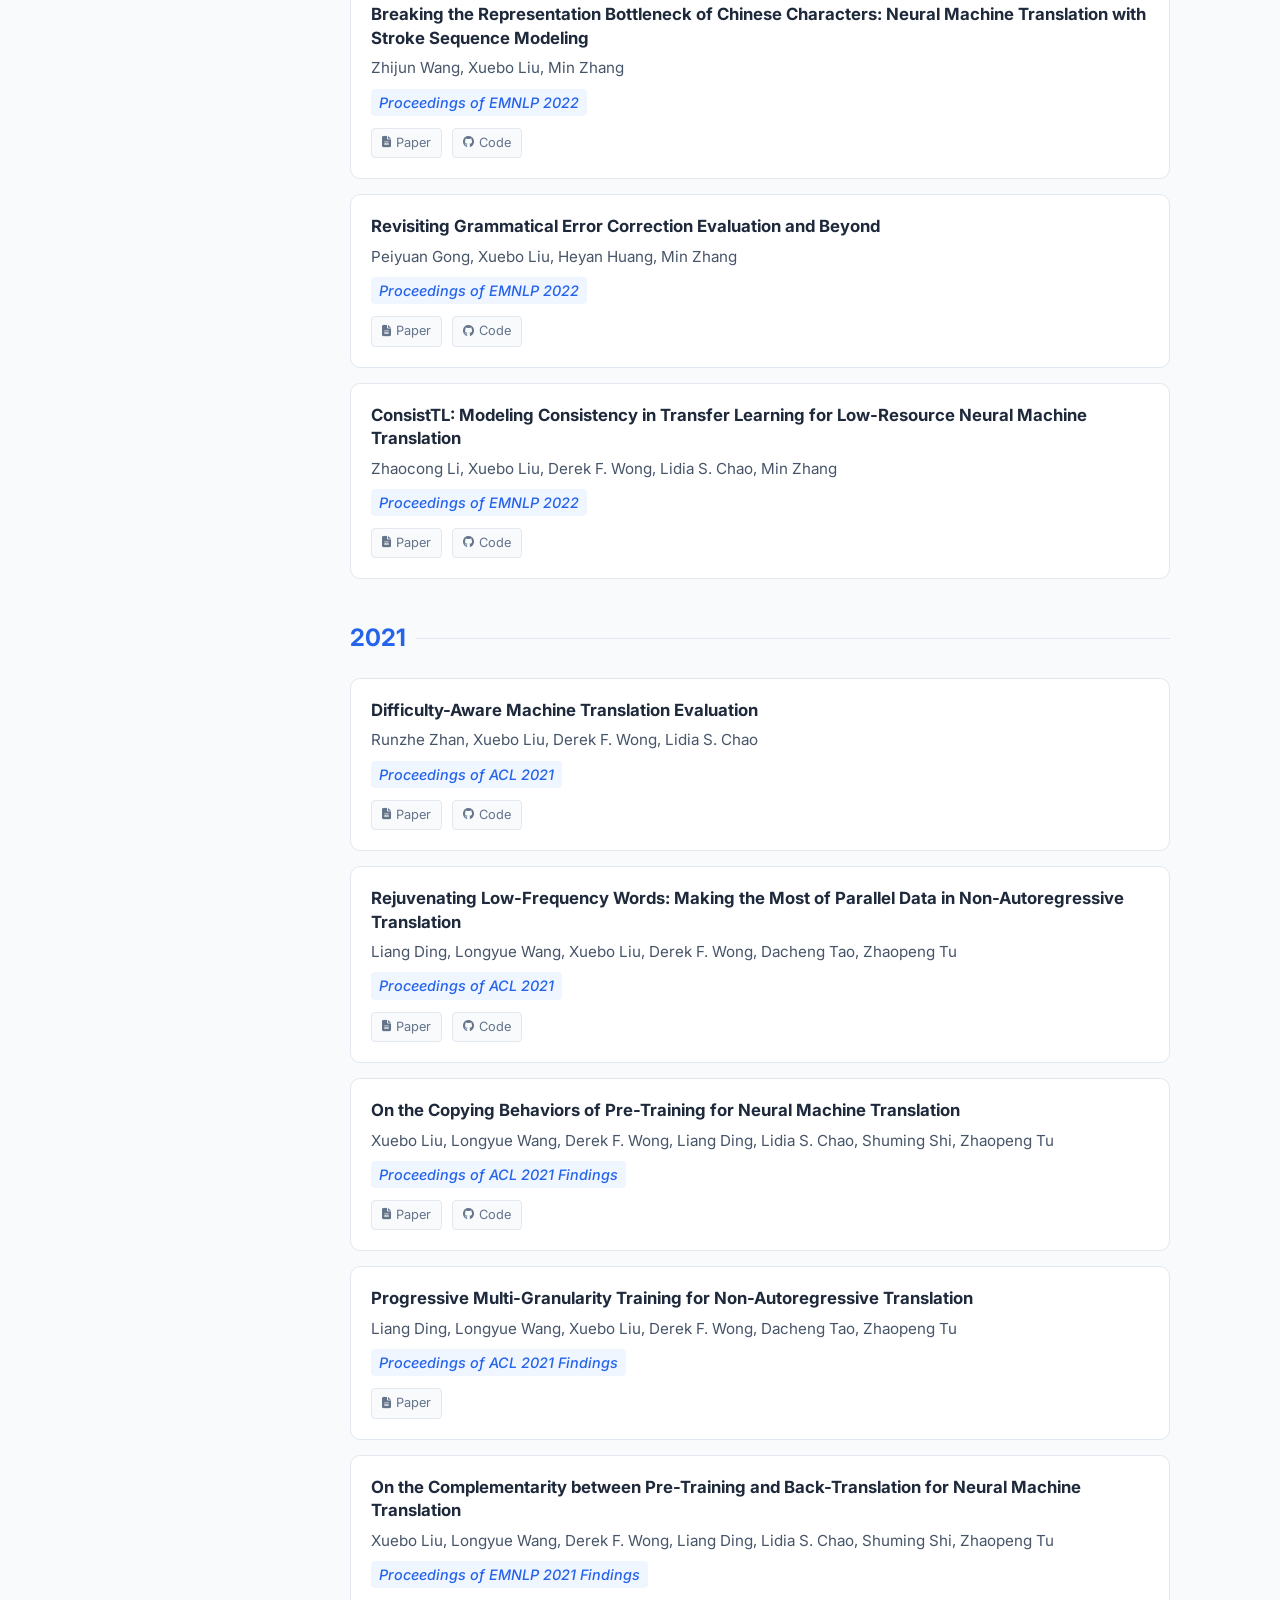
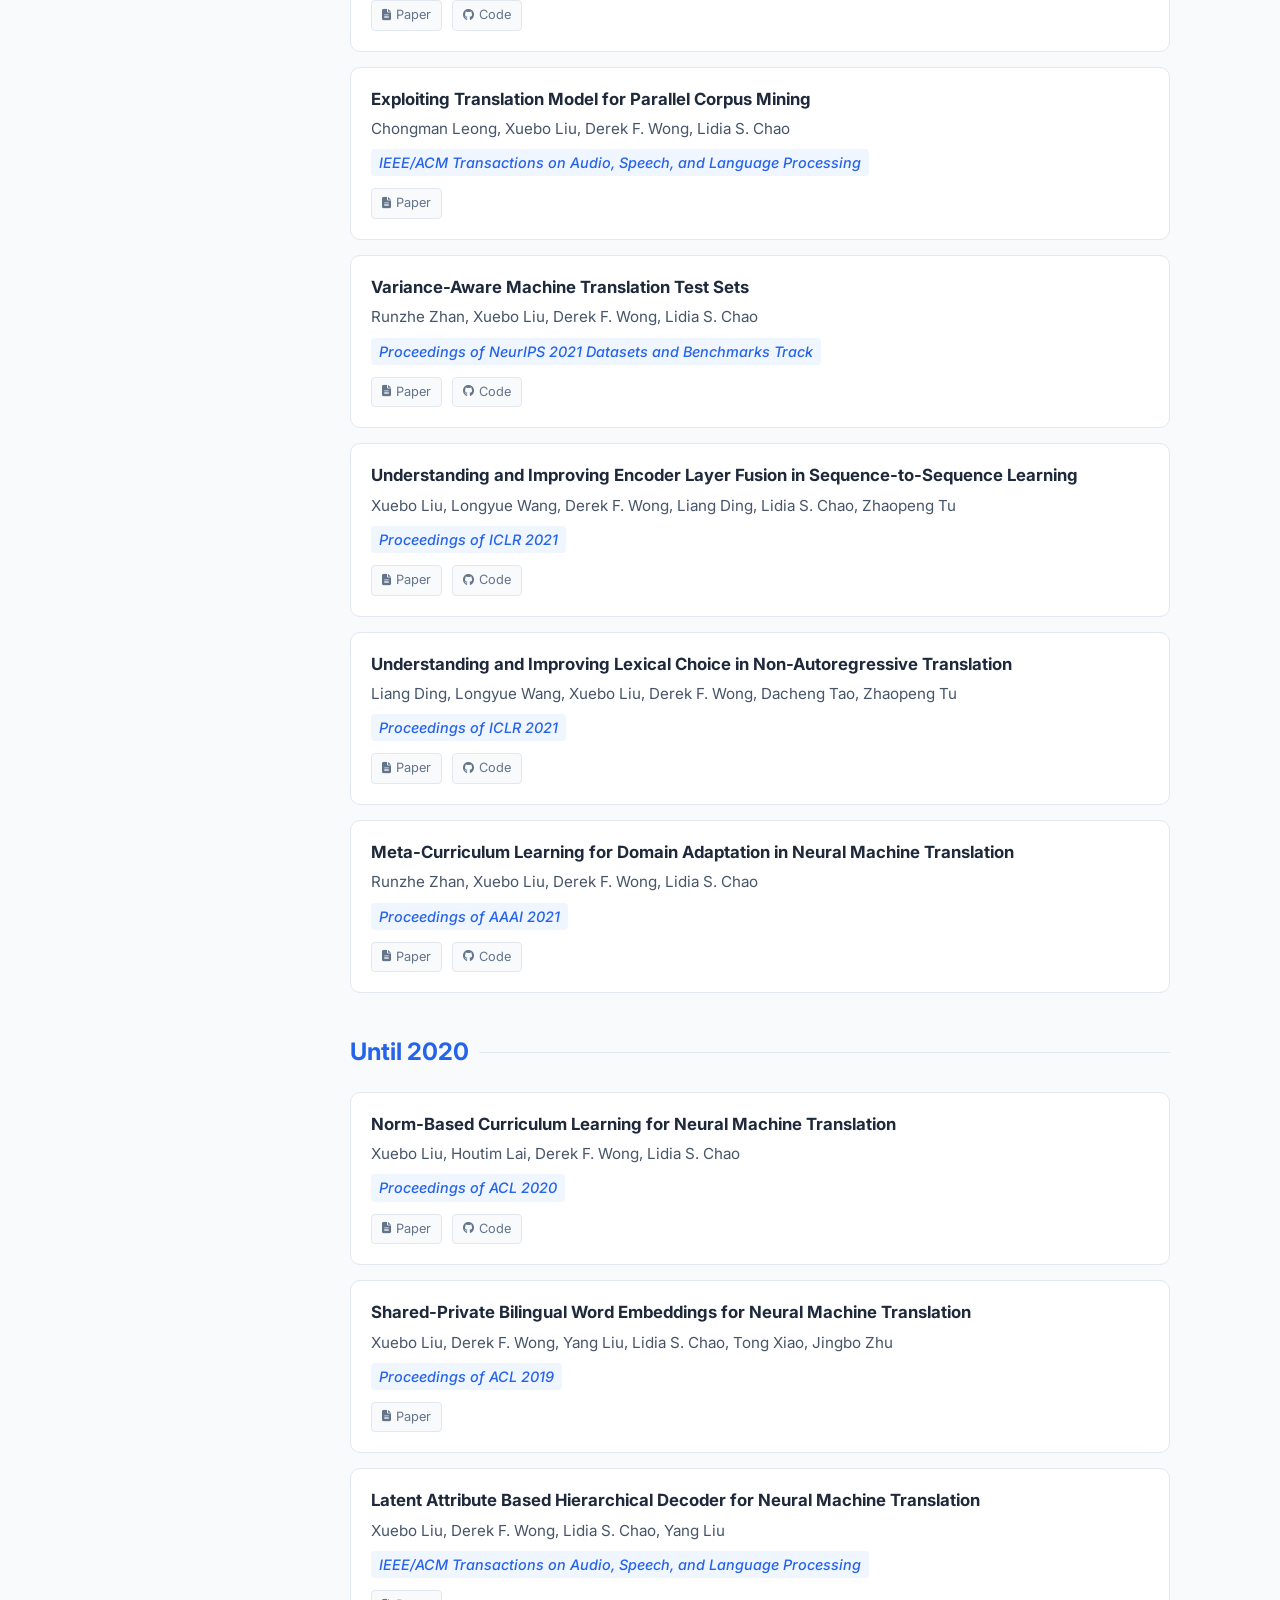
==== commit 5ab0a6f0: "Default Changelist" ====
--- a/pub.html
+++ b/pub.html
@@ -329,72 +329,118 @@
                     <div class="paper-title">AgentDropout: Dynamic Agent Elimination for Token-Efficient and High-Performance LLM-Based Multi-Agent Collaboration</div>
                     <div class="paper-authors">Zhexuan Wang, Yutong Wang, Xuebo Liu, Liang Ding, Miao Zhang, Jie Liu, Min Zhang</div>
                     <div class="paper-venue">Proceedings of ACL 2025</div>
+                    <div class="link-tags">
+                        <a href="https://aclanthology.org/2025.acl-long.1170/" class="tag-btn"><i class="fas fa-file-alt"></i> Paper</a>
+                        <a href="https://github.com/wangzx1219/AgentDropout" class="tag-btn"><i class="fab fa-github"></i> Code</a>
+                    </div>
                 </div>
 
                 <div class="paper-item">
                     <div class="paper-title">DRPruning: Efficient Large Language Model Pruning through Distributionally Robust Optimization</div>
                     <div class="paper-authors">Hexuan Deng, Wenxiang Jiao, Xuebo Liu, Jing Li, Min Zhang, Zhaopeng Tu</div>
                     <div class="paper-venue">Proceedings of ACL 2025</div>
+                    <div class="link-tags">
+                        <a href="https://aclanthology.org/2025.acl-long.1414/" class="tag-btn"><i class="fas fa-file-alt"></i> Paper</a>
+                        <a href="https://github.com/hexuandeng/DRPruning" class="tag-btn"><i class="fab fa-github"></i> Code</a>
+                    </div>
                 </div>
 
                 <div class="paper-item">
                     <div class="paper-title">SGIC: A Self-Guided Iterative Calibration Framework for RAG</div>
                     <div class="paper-authors">Guanhua Chen, Yutong Yao, Derek F. Wong, Xuebo Liu, Lidia S. Chao</div>
                     <div class="paper-venue">Proceedings of ACL 2025</div>
+                    <div class="link-tags">
+                        <a href="https://aclanthology.org/2025.acl-long.1376/" class="tag-btn"><i class="fas fa-file-alt"></i> Paper</a>
+                    </div>
                 </div>
 
                 <div class="paper-item">
                     <div class="paper-title">APT: Improving Specialist LLM Performance with Weakness Case Acquisition and Iterative Preference Training</div>
                     <div class="paper-authors">Jun Rao, Zepeng Lin, Xuebo Liu, Xiaopeng Ke, Lian Lian, Dong Jin, Shengjun Cheng, Jun Yu, Min Zhang</div>
                     <div class="paper-venue">Proceedings of ACL 2025 Findings</div>
+                    <div class="link-tags">
+                        <a href="https://aclanthology.org/2025.findings-acl.1079/" class="tag-btn"><i class="fas fa-file-alt"></i> Paper</a>
+                    </div>
                 </div>
 
                 <div class="paper-item">
                     <div class="paper-title">UnrealLLM: Towards Highly Controllable and Interactable 3D Scene Generation by LLM-powered Procedural Content Generation</div>
                     <div class="paper-authors">Song Tang, Kaiyong Zhao, Lei Wang, Yuliang Li, Xuebo Liu, Junyi Zou, Qiang Wang, Xiaowen Chu</div>
                     <div class="paper-venue">Proceedings of ACL 2025 Findings</div>
+                    <div class="link-tags">
+                        <a href="https://aclanthology.org/2025.findings-acl.994/" class="tag-btn"><i class="fas fa-file-alt"></i> Paper</a>
+                        <a href="https://github.com/XGRIDS-3D/Interactive-3D-Scene-Creation-via-LLM-Driven-Procedural-Generation" class="tag-btn"><i class="fab fa-github"></i> Code</a>
+                    </div>
                 </div>
 
                 <div class="paper-item">
                     <div class="paper-title">Weight-Aware Activation Sparsity with Constrained Bayesian Optimization Scheduling for Large Language Models</div>
                     <div class="paper-authors">Ming Wang, Miao Zhang, Xuebo Liu, Liqiang Nie</div>
                     <div class="paper-venue">Proceedings of EMNLP 2025</div>
+                    <div class="link-tags">
+                        <a href="https://aclanthology.org/2025.emnlp-main.57/" class="tag-btn"><i class="fas fa-file-alt"></i> Paper</a>
+                        <a href="https://github.com/HITSZ-Miao-Group/WAS" class="tag-btn"><i class="fab fa-github"></i> Code</a>
+                    </div>
                 </div>
 
                 <div class="paper-item">
                     <div class="paper-title">AQuilt: Weaving Logic and Self-Inspection into Low-Cost, High-Relevance Data Synthesis for Specialist LLMs</div>
                     <div class="paper-authors">Xiaopeng Ke, Hexuan Deng, Xuebo Liu, Jun Rao, Zhenxi Song, Jun Yu, Min Zhang</div>
                     <div class="paper-venue">Proceedings of EMNLP 2025</div>
+                    <div class="link-tags">
+                        <a href="https://aclanthology.org/2025.emnlp-main.293/" class="tag-btn"><i class="fas fa-file-alt"></i> Paper</a>
+                        <a href="https://github.com/Krueske/AQuilt" class="tag-btn"><i class="fab fa-github"></i> Code</a>
+                    </div>
                 </div>
 
                 <div class="paper-item">
                     <div class="paper-title">CDT: A Comprehensive Capability Framework for Large Language Models Across Cognition, Domain, and Task</div>
                     <div class="paper-authors">Haosi Mo, Xinyu Ma, Xuebo Liu, Derek F. Wong, Yu Li, Jie Liu, Min Zhang</div>
                     <div class="paper-venue">Proceedings of EMNLP 2025 Findings</div>
+                    <div class="link-tags">
+                        <a href="https://aclanthology.org/2025.findings-emnlp.199/" class="tag-btn"><i class="fas fa-file-alt"></i> Paper</a>
+                        <a href="https://github.com/Alessa-mo/CDT" class="tag-btn"><i class="fab fa-github"></i> Code</a>
+                    </div>
                 </div>
 
                 <div class="paper-item">
                     <div class="paper-title">DynamicKV: Task-Aware Adaptive KV Cache Compression for Long Context LLMs</div>
                     <div class="paper-authors">Xiabin Zhou, Wenbin Wang, Minyan Zeng, Jiaxian Guo, Xuebo Liu, Li Shen, Min Zhang, Liang Ding</div>
                     <div class="paper-venue">Proceedings of EMNLP 2025 Findings</div>
+                    <div class="link-tags">
+                        <a href="https://aclanthology.org/2025.findings-emnlp.426/" class="tag-btn"><i class="fas fa-file-alt"></i> Paper</a>
+                        <a href="https://github.com/DreamMr/DynamicKV" class="tag-btn"><i class="fab fa-github"></i> Code</a>
+                    </div>
                 </div>
 
                 <div class="paper-item">
                     <div class="paper-title">AgentInit: Initializing LLM-based Multi-Agent Systems via Diversity and Expertise Orchestration for Effective and Efficient Collaboration</div>
                     <div class="paper-authors">Chunhao Tian, Yutong Wang, Xuebo Liu, Zhexuan Wang, Liang Ding, Miao Zhang, Min Zhang</div>
                     <div class="paper-venue">Proceedings of EMNLP 2025 Findings</div>
+                    <div class="link-tags">
+                        <a href="https://aclanthology.org/2025.findings-emnlp.636/" class="tag-btn"><i class="fas fa-file-alt"></i> Paper</a>
+                        <a href="https://github.com/1737423697/AgentInit" class="tag-btn"><i class="fab fa-github"></i> Code</a>
+                    </div>
                 </div>
 
                 <div class="paper-item">
                     <div class="paper-title">SeaPO: Strategic Error Amplification for Robust Preference Optimization of Large Language Models</div>
                     <div class="paper-authors">Jun Rao, Yunjie Liao, Xuebo Liu, Zepeng Lin, Lian Lian, Dong Jin, Shengjun Cheng, Jun Yu, Min Zhang</div>
                     <div class="paper-venue">Proceedings of EMNLP 2025 Findings</div>
+                    <div class="link-tags">
+                        <a href="https://aclanthology.org/2025.findings-emnlp.898/" class="tag-btn"><i class="fas fa-file-alt"></i> Paper</a>
+                        <a href="https://github.com/yunjie777/SeaPO" class="tag-btn"><i class="fab fa-github"></i> Code</a>
+                    </div>
                 </div>
 
                 <div class="paper-item">
                     <div class="paper-title">Runaway is Ashamed, But Helpful: On the Early-Exit Behavior of Large Language Model-based Agents in Embodied Environments</div>
                     <div class="paper-authors">Qingyu Lu, Liang Ding, Siyi Cao, Xuebo Liu, Kanjian Zhang, Jinxia Zhang, Dacheng Tao</div>
                     <div class="paper-venue">Proceedings of EMNLP 2025 Findings</div>
+                    <div class="link-tags">
+                        <a href="https://aclanthology.org/2025.findings-emnlp.1304/" class="tag-btn"><i class="fas fa-file-alt"></i> Paper</a>
+                        <a href="https://github.com/Coldmist-Lu/AgentExit" class="tag-btn"><i class="fab fa-github"></i> Code</a>
+                    </div>
                 </div>
 
                 <div class="paper-item">
@@ -402,7 +448,7 @@
                     <div class="paper-authors">Yutong Wang, Jiali Zeng, Xuebo Liu, Derek F. Wong, Fandong Meng, Jie Zhou, Min Zhang</div>
                     <div class="paper-venue">Proceedings of ICLR 2025</div>
                     <div class="link-tags">
-                        <a href="https://arxiv.org/abs/2410.08143" class="tag-btn"><i class="fas fa-file-alt"></i> Paper</a>
+                        <a href="https://openreview.net/forum?id=hoYFLRNbhc" class="tag-btn"><i class="fas fa-file-alt"></i> Paper</a>
                         <a href="https://github.com/YutongWang1216/DocMTAgent" class="tag-btn"><i class="fab fa-github"></i> Code</a>
                     </div>
                 </div>
@@ -412,7 +458,7 @@
                     <div class="paper-authors">Yifan Lu, Yigeng Zhou, Jing Li, Yequan Wang, Xuebo Liu, Daojing He, Fangming Liu, Min Zhang</div>
                     <div class="paper-venue">Proceedings of AAAI 2025</div>
                     <div class="link-tags">
-                        <a href="https://arxiv.org/abs/2412.13782" class="tag-btn"><i class="fas fa-file-alt"></i> Paper</a>
+                        <a href="https://ojs.aaai.org/index.php/AAAI/article/view/34655" class="tag-btn"><i class="fas fa-file-alt"></i> Paper</a>
                         <a href="https://github.com/ABi-dot/Kedkg" class="tag-btn"><i class="fab fa-github"></i> Code</a>
                     </div>
                 </div>
@@ -422,7 +468,7 @@
                     <div class="paper-authors">Junchao Wu, Runzhe Zhan, Derek F. Wong, Shu Yang, Xuebo Liu, Lidia S. Chao, Min Zhang</div>
                     <div class="paper-venue">Proceedings of COLING 2025</div>
                     <div class="link-tags">
-                        <a href="https://arxiv.org/abs/2405.04286" class="tag-btn"><i class="fas fa-file-alt"></i> Paper</a>
+                        <a href="https://aclanthology.org/2025.coling-main.684/" class="tag-btn"><i class="fas fa-file-alt"></i> Paper</a>
                         <a href="https://github.com/NLP2CT/GECScore" class="tag-btn"><i class="fab fa-github"></i> Code</a>
                     </div>
                 </div>
@@ -431,12 +477,19 @@
                     <div class="paper-title">Exploiting Multimodal Knowledge Graph for Multimodal Machine Translation</div>
                     <div class="paper-authors">Tianjiao Xu, Xuebo Liu, Derek F. Wong, Yue Zhang, Lidia S. Chao, Min Zhang, Tian Gan</div>
                     <div class="paper-venue">IEEE Transactions on Multimedia</div>
+                    <div class="link-tags">
+                        <a href="https://ieeexplore.ieee.org/document/11275894/" class="tag-btn"><i class="fas fa-file-alt"></i> Paper</a>
+                        <a href="https://github.com/NLP2CT/MMKG_MMT" class="tag-btn"><i class="fab fa-github"></i> Code</a>
+                    </div>
                 </div>
 
                 <div class="paper-item">
                     <div class="paper-title">Orchestrating Prompt Expertise: Enhancing Knowledge Distillation via Expert-Guided Tuning</div>
                     <div class="paper-authors">Xv Meng, Jun Rao, Shuhan Qi, Xuebo Liu, Lei Wang, Min Zhang, Xuan Wang</div>
                     <div class="paper-venue">ACM Transactions on Asian and Low-Resource Language Information Processing</div>
+                    <div class="link-tags">
+                        <a href="https://dl.acm.org/doi/10.1145/3786604" class="tag-btn"><i class="fas fa-file-alt"></i> Paper</a>
+                    </div>
                 </div>
 
             </div>
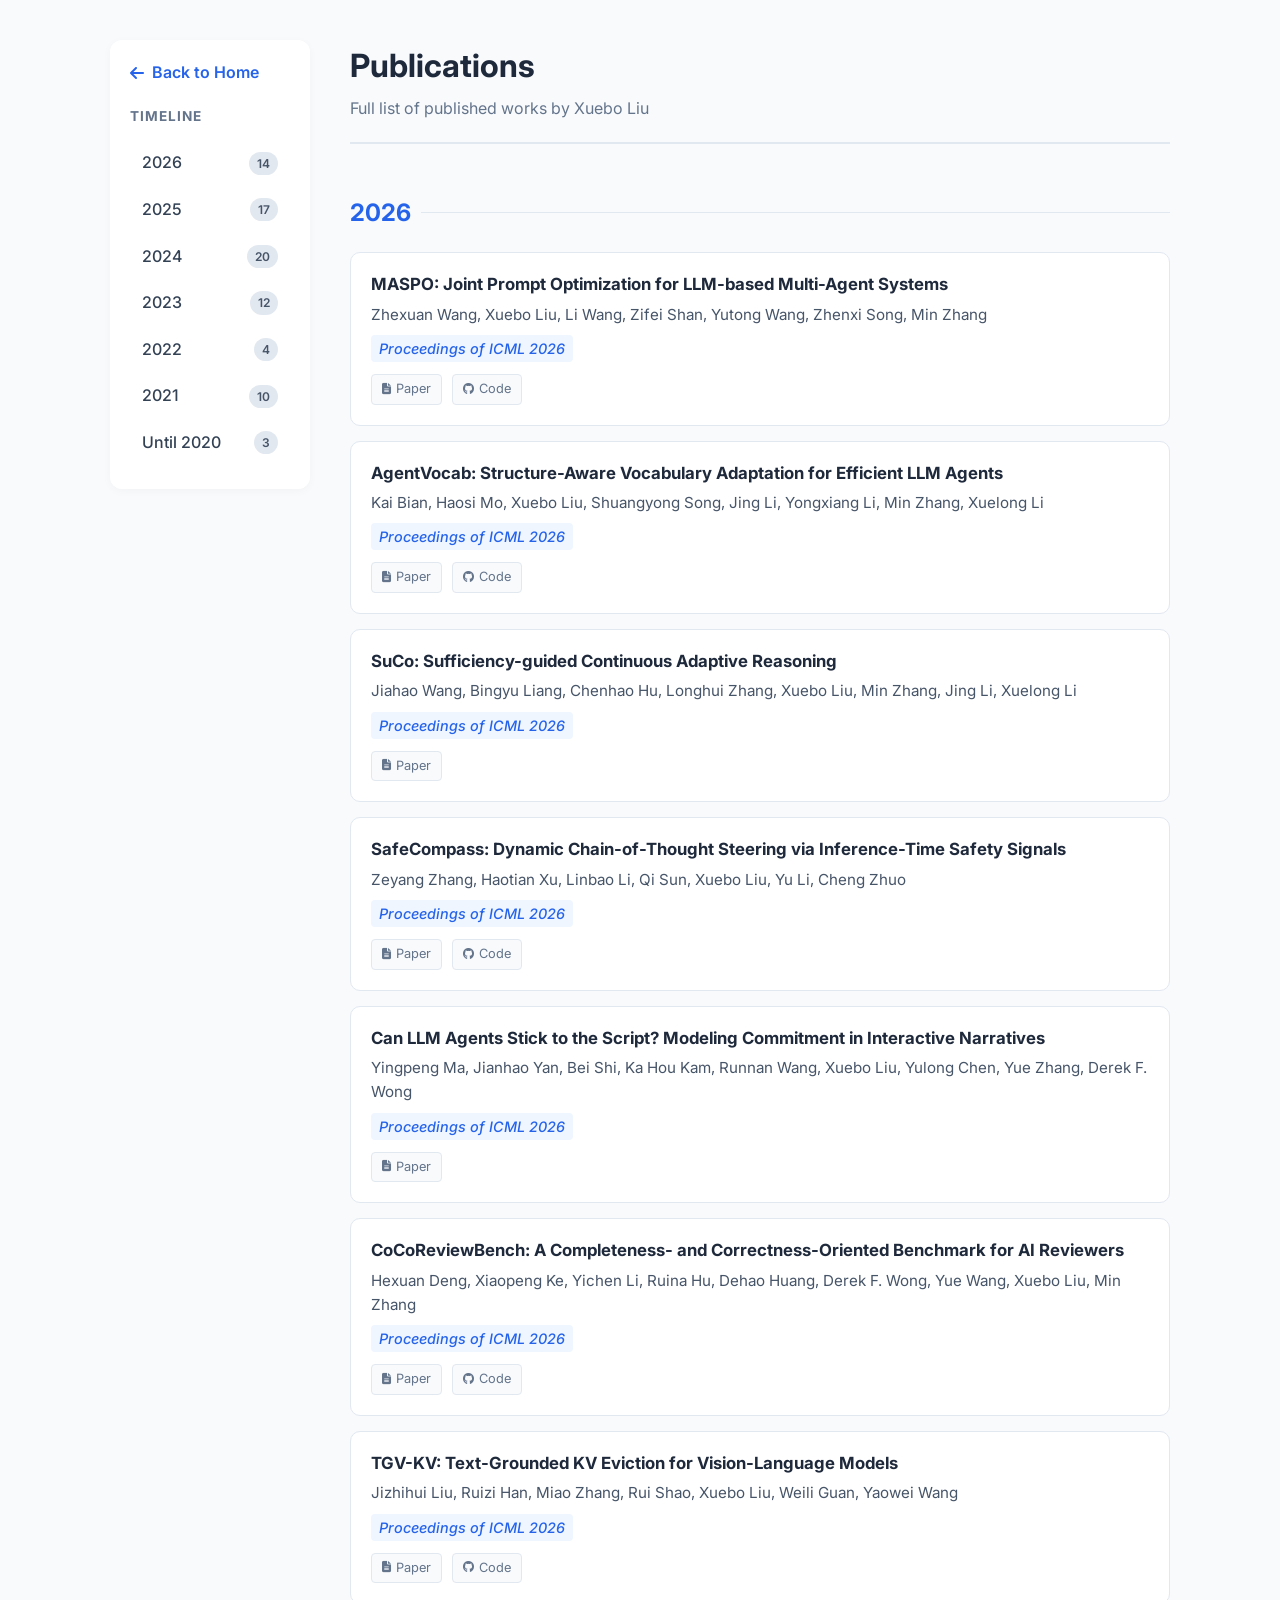
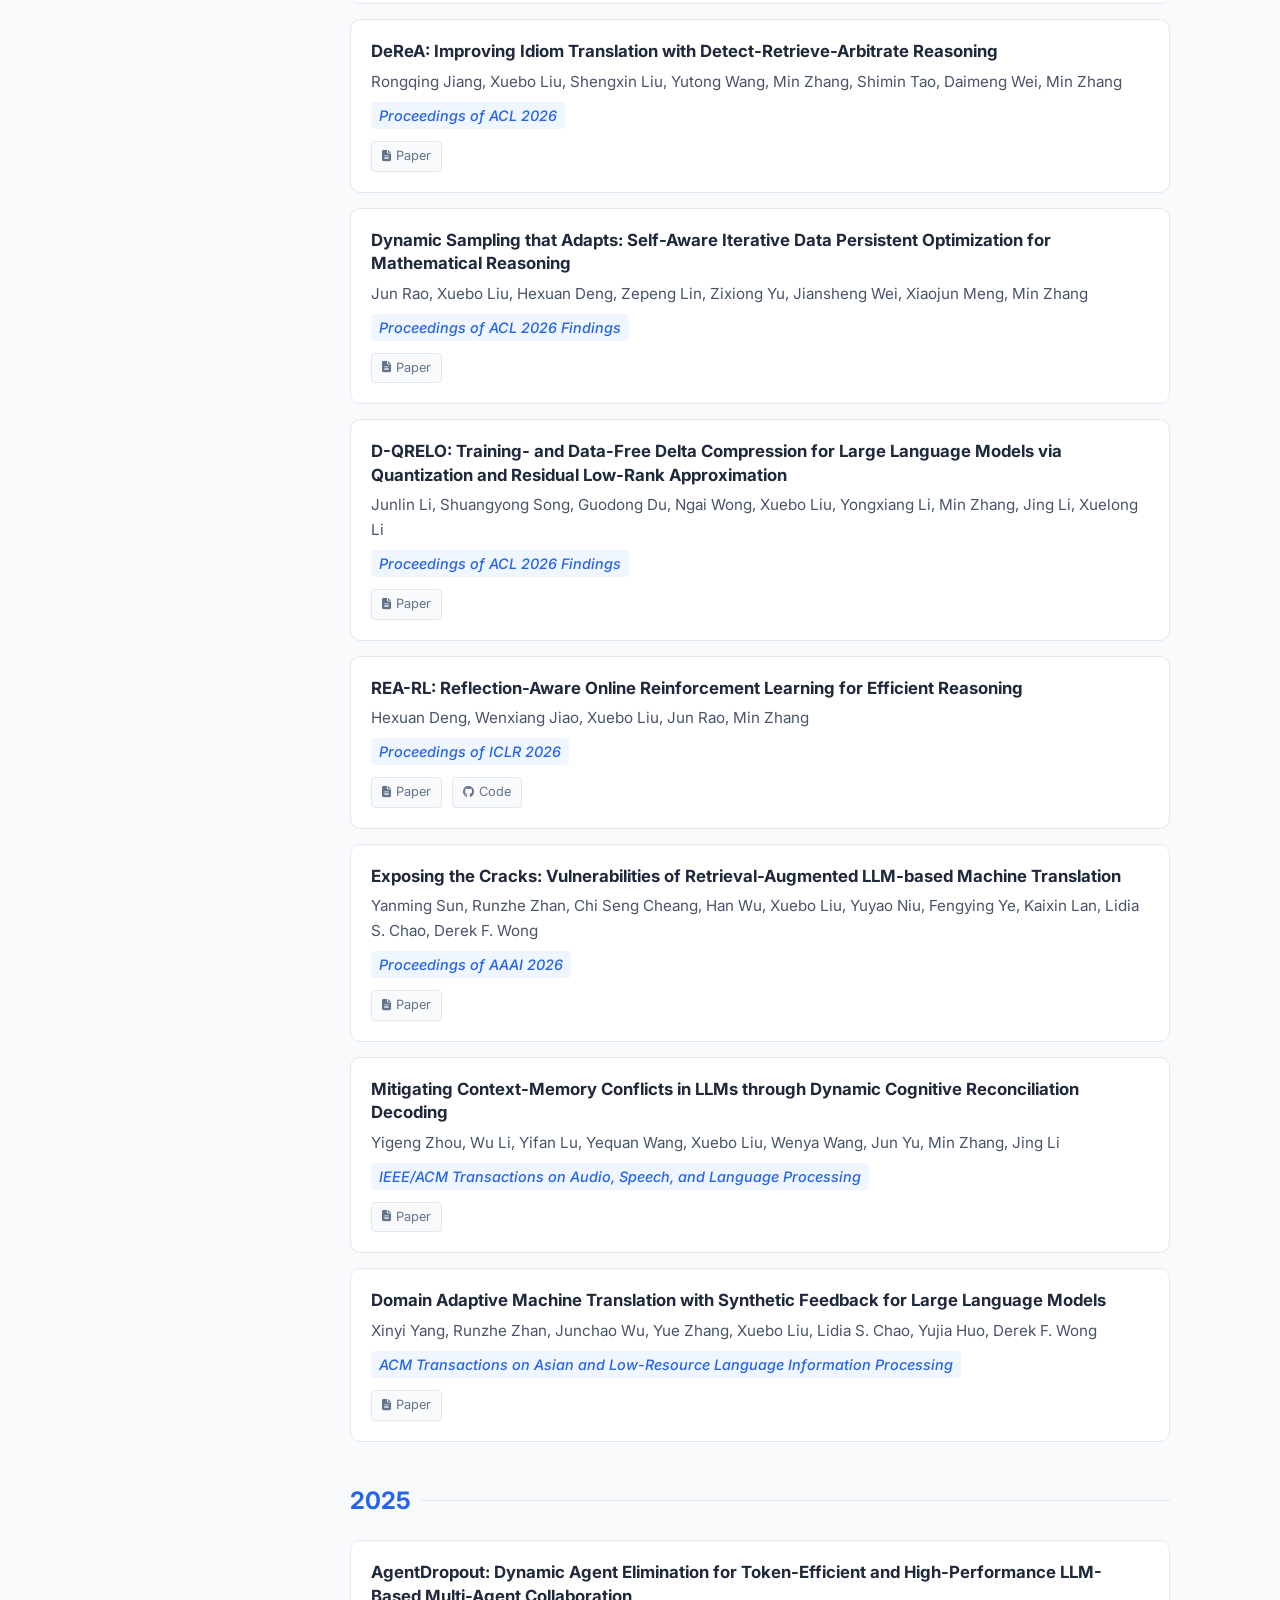
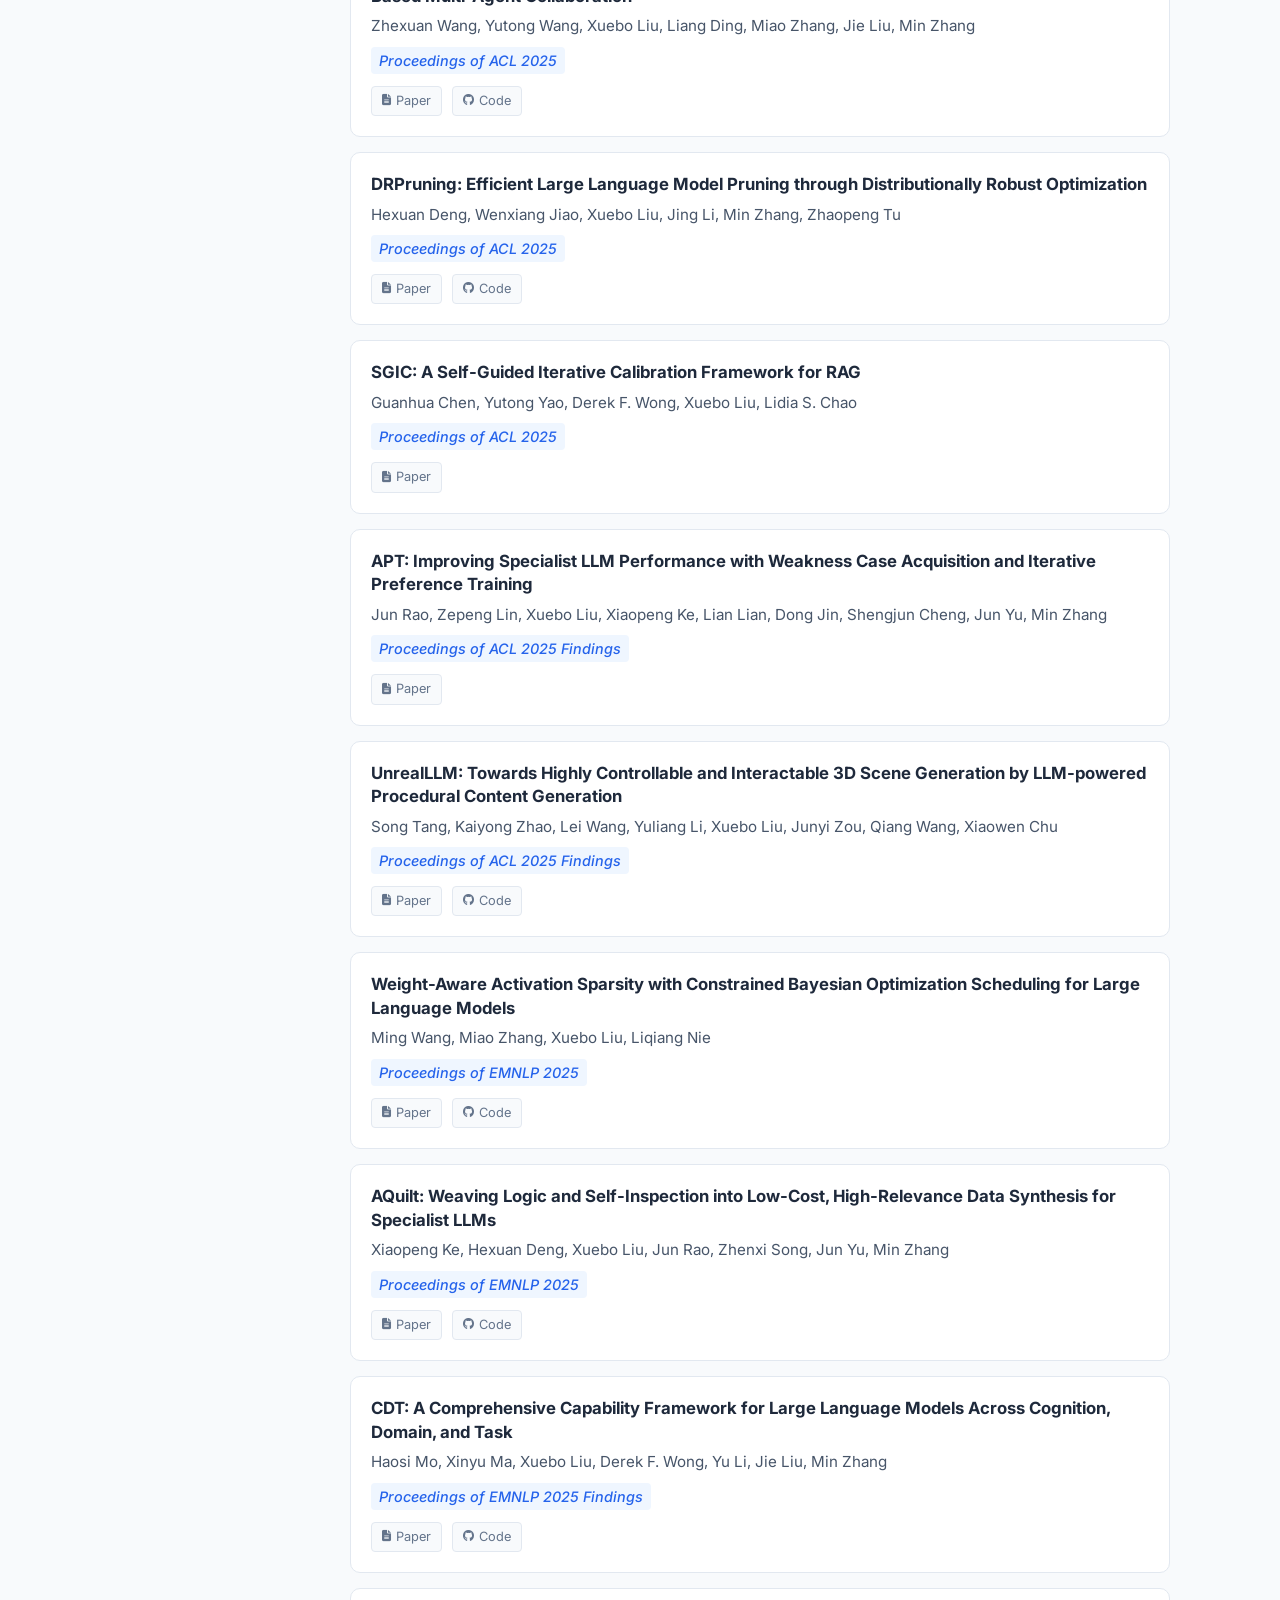
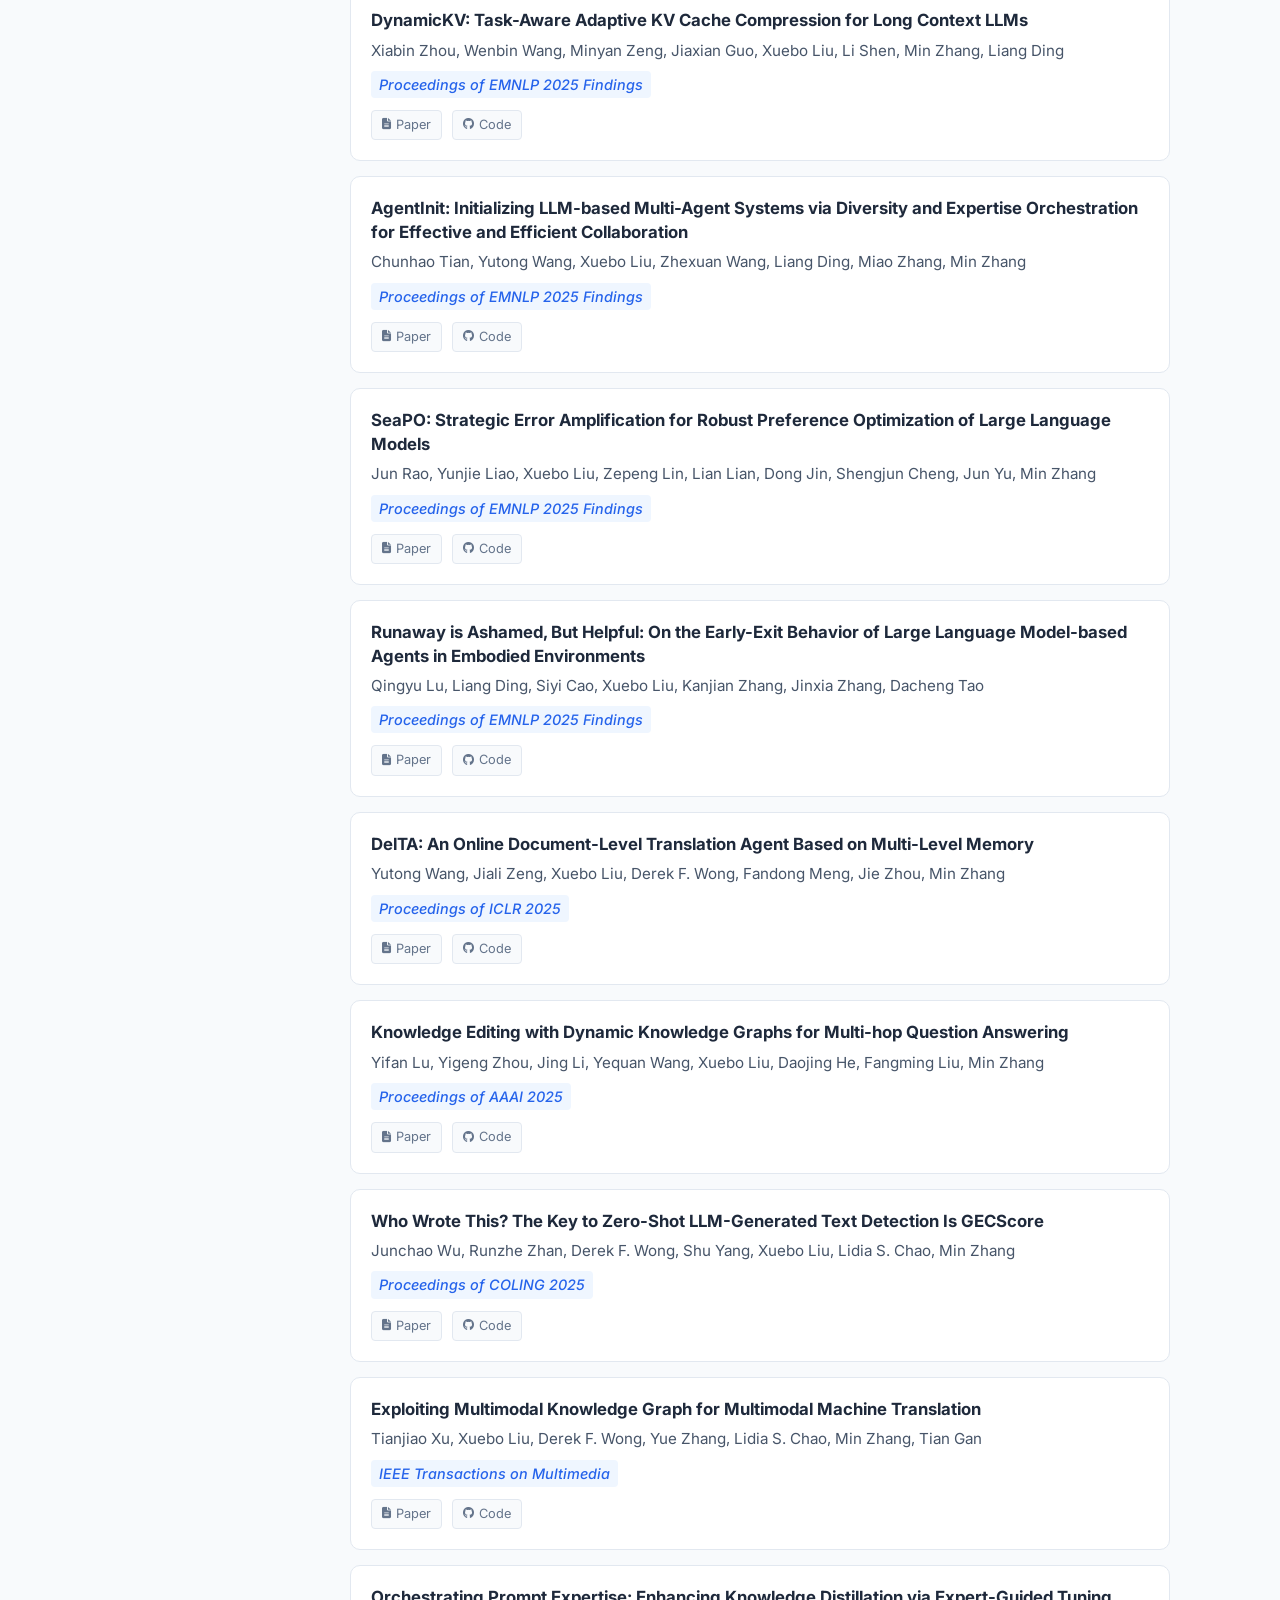
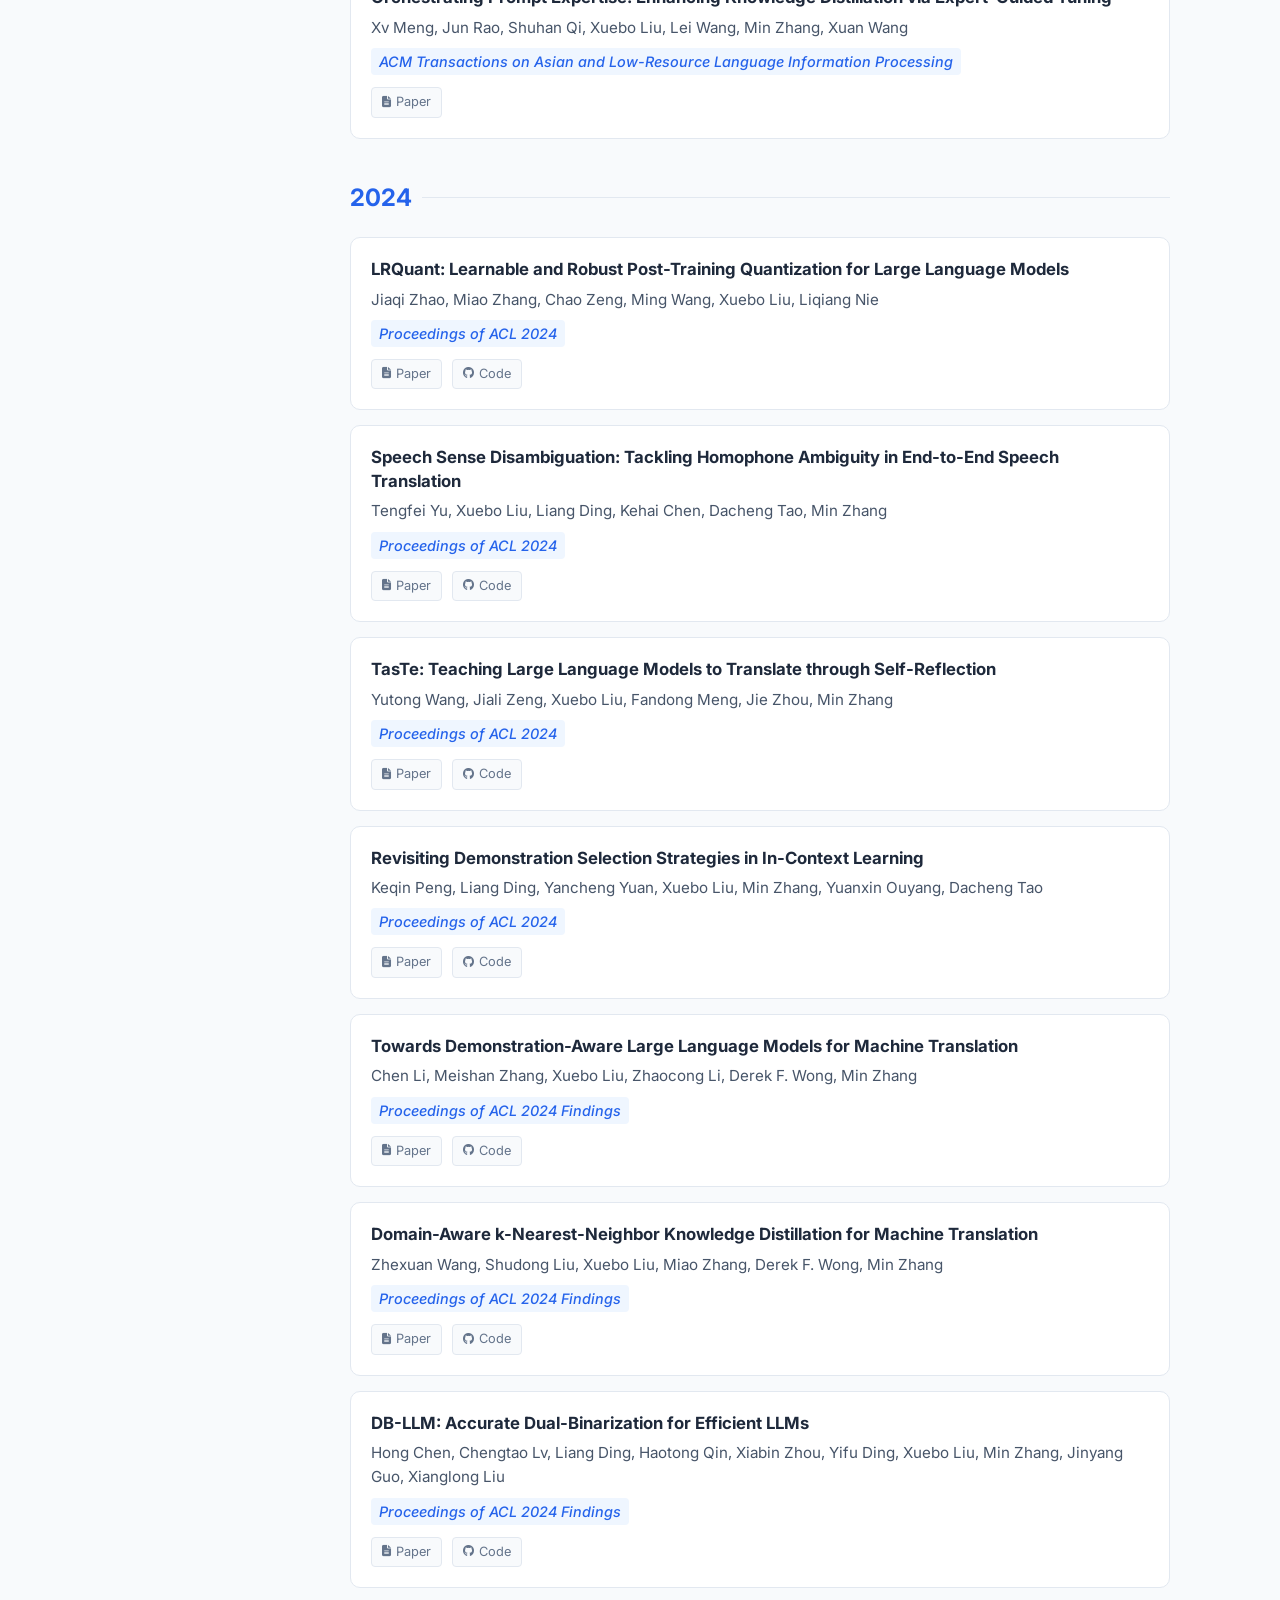
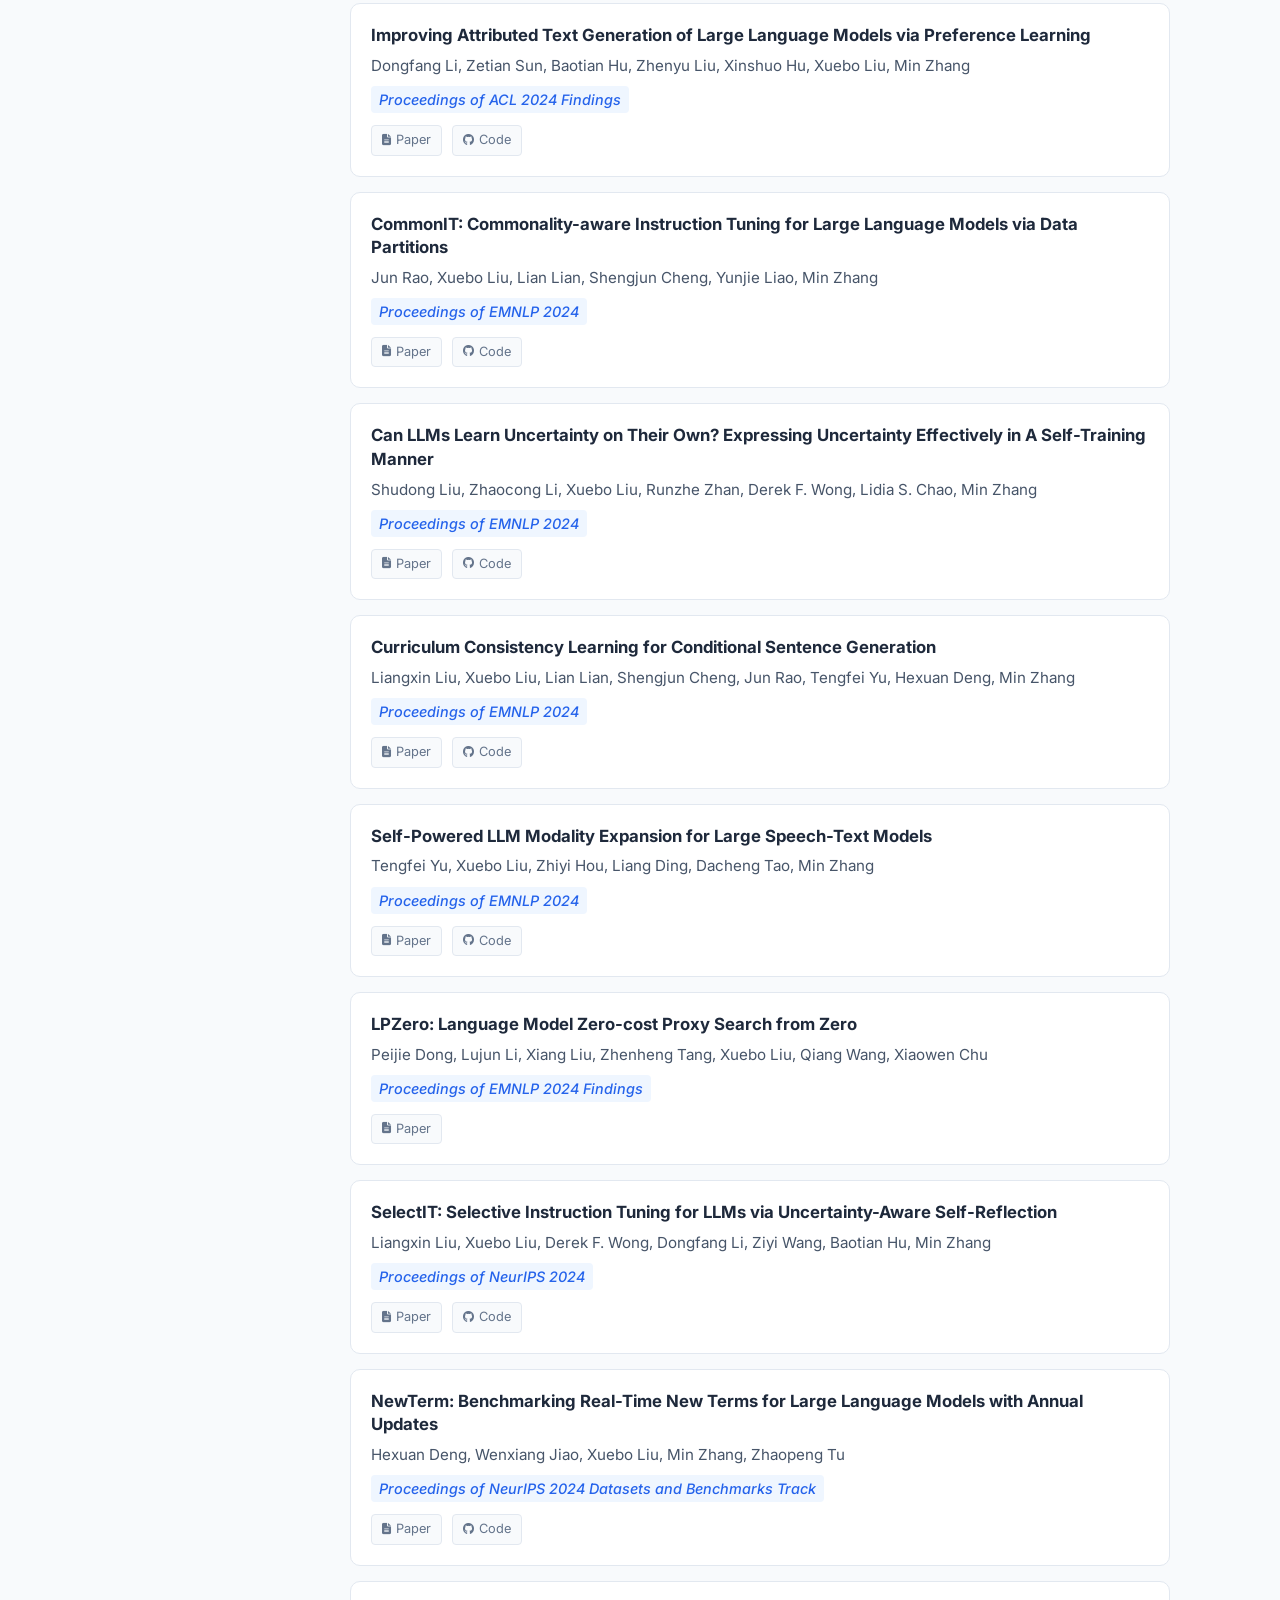
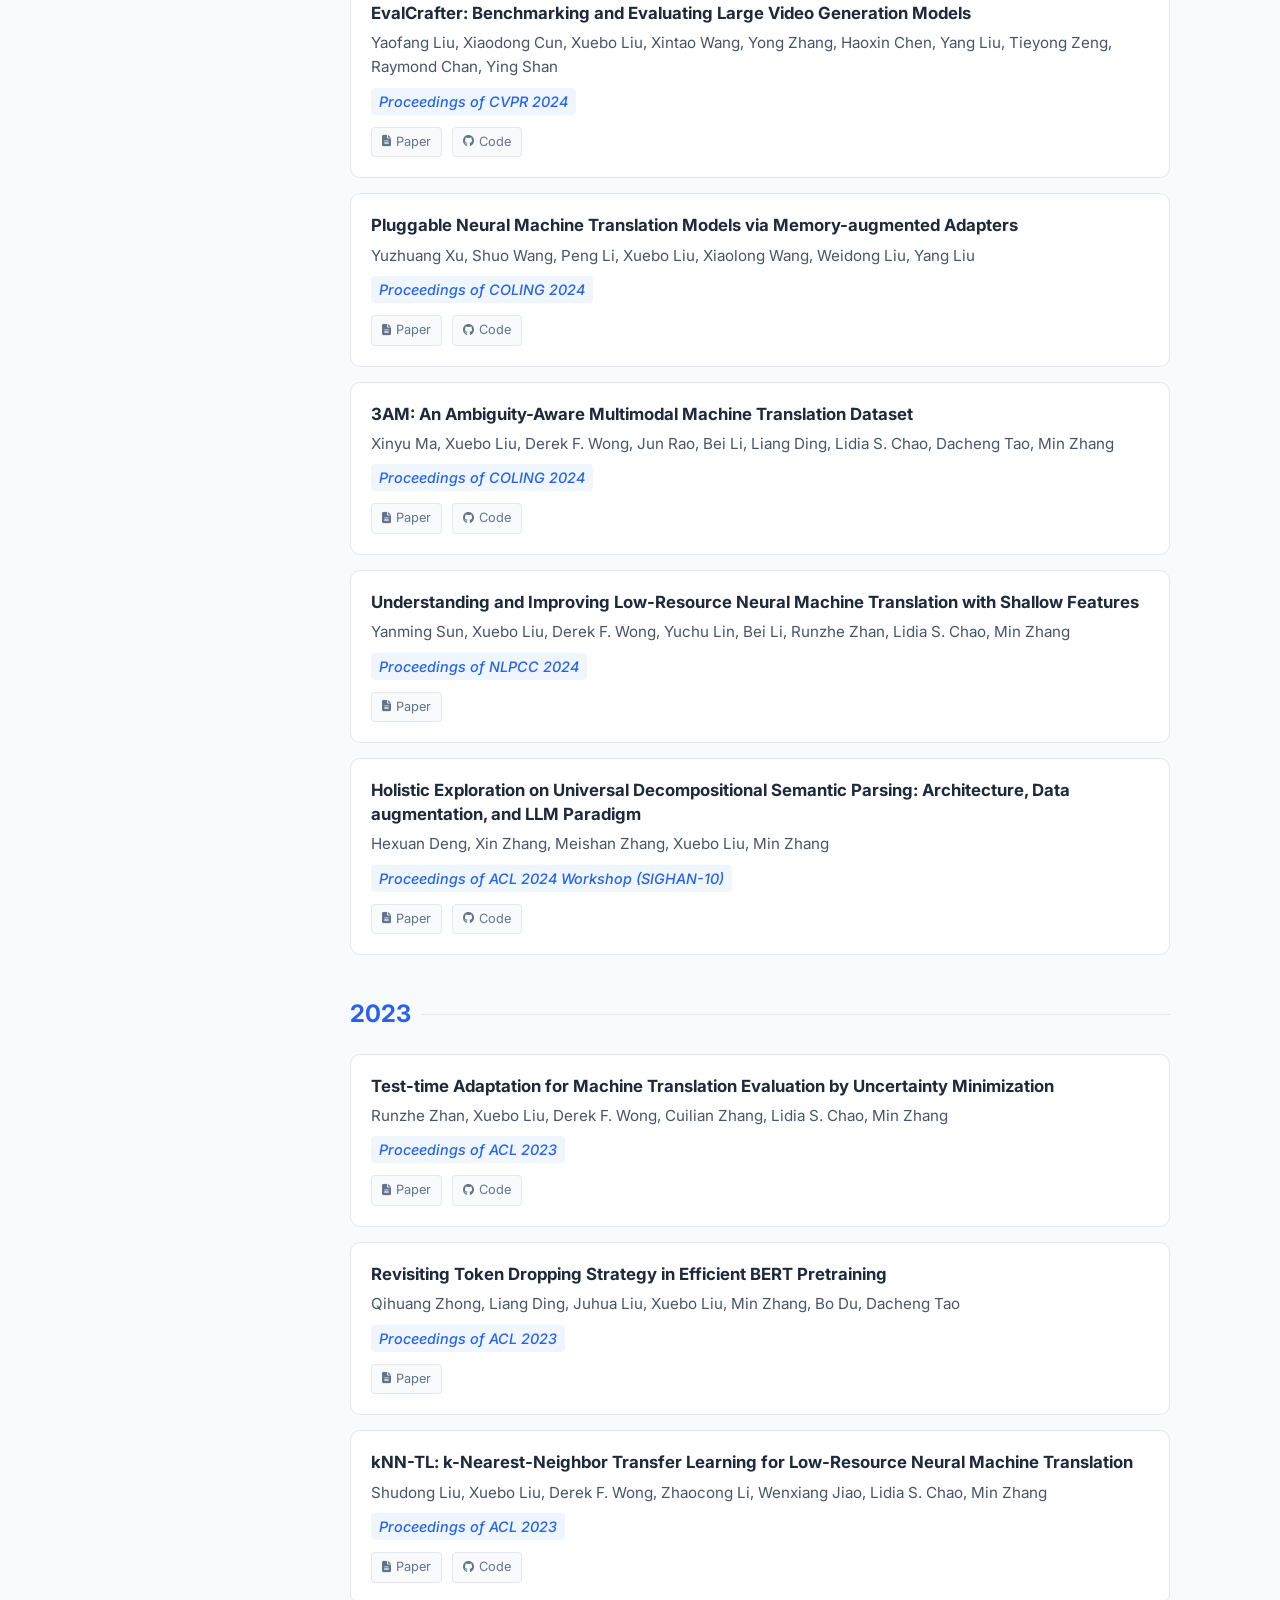
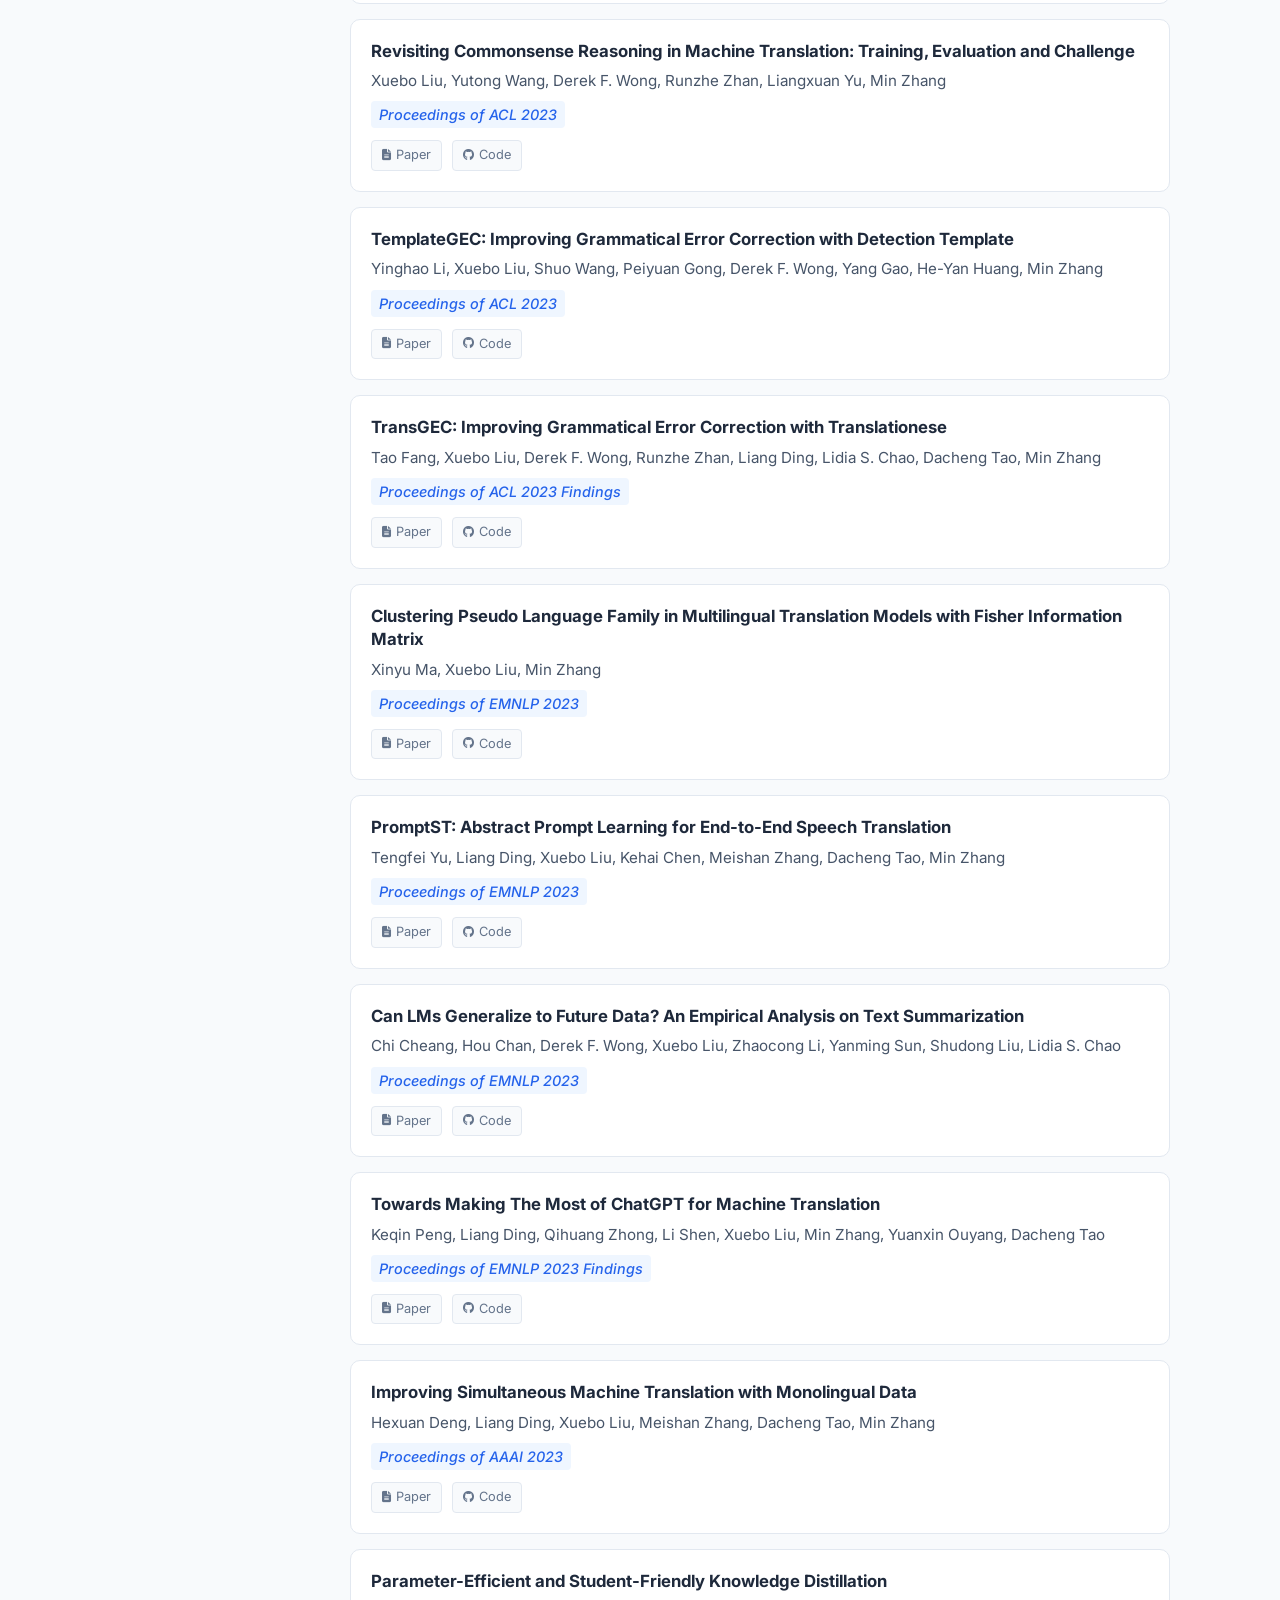
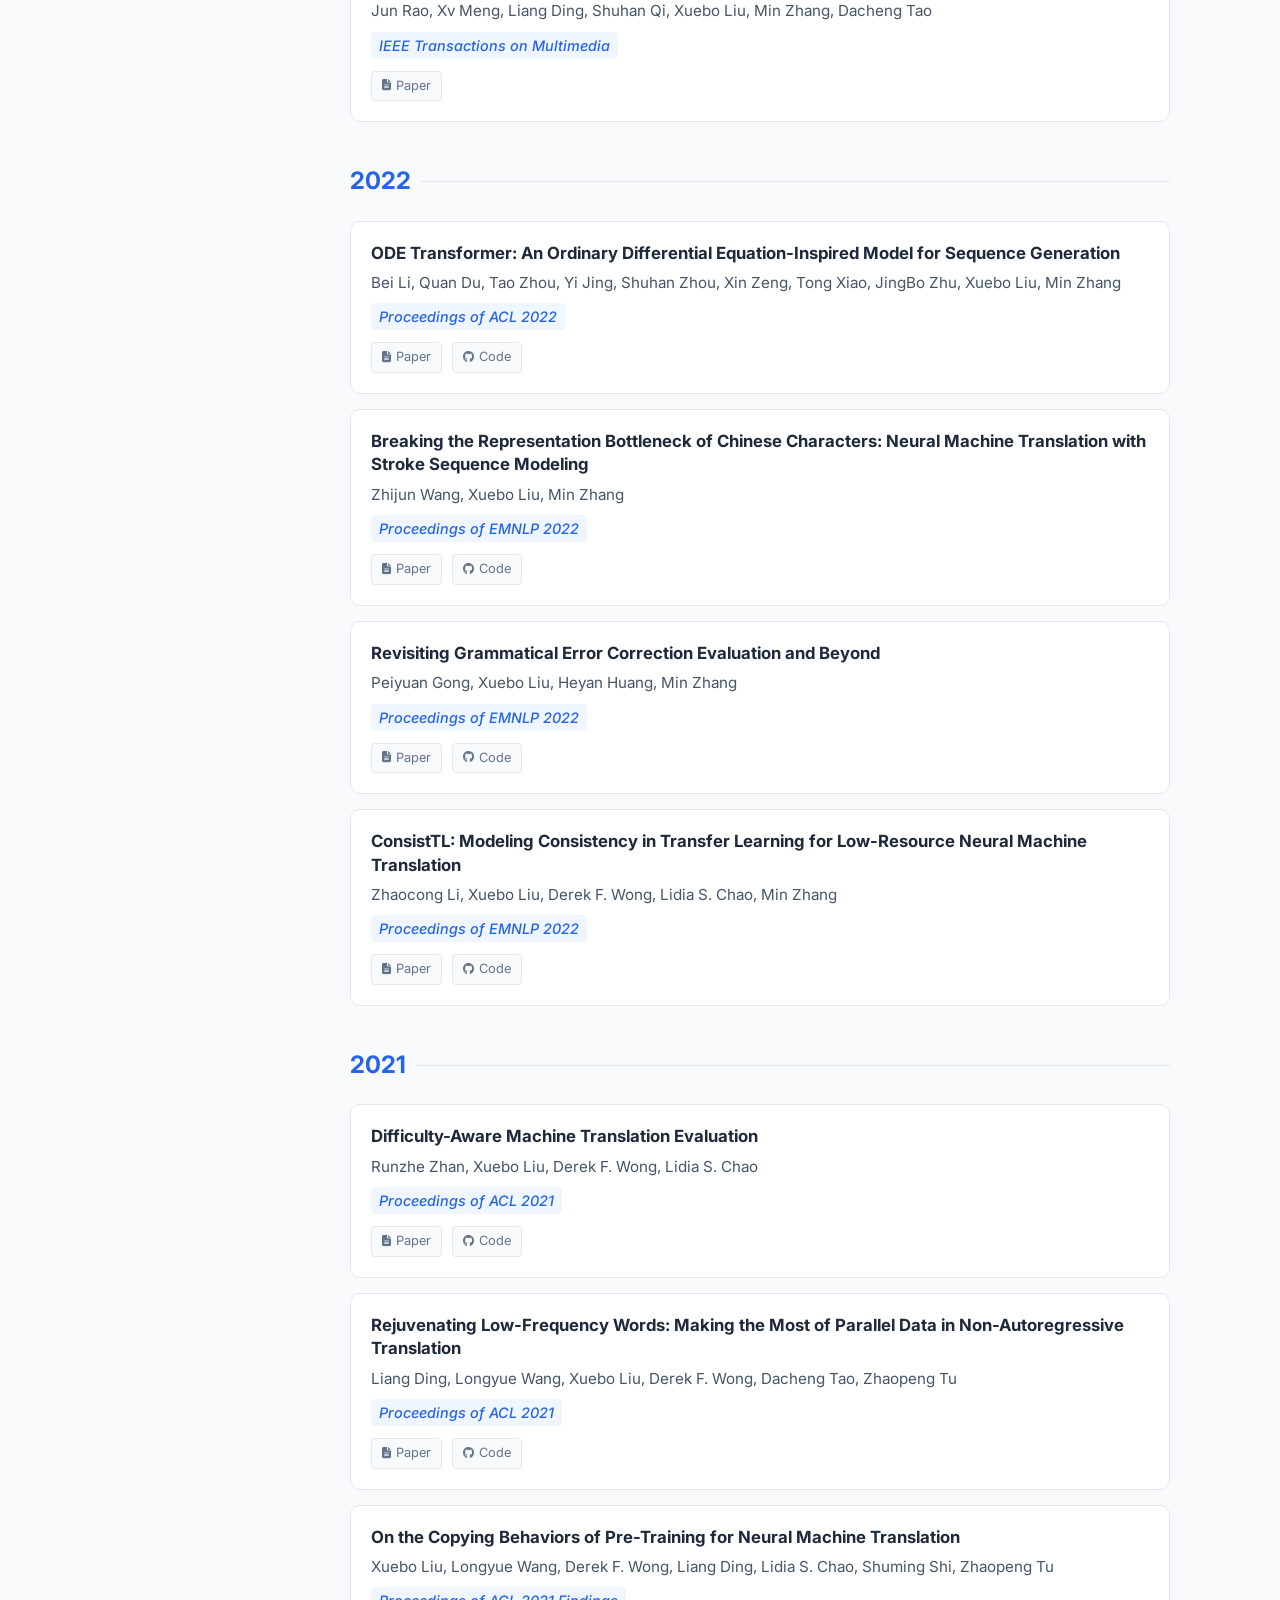
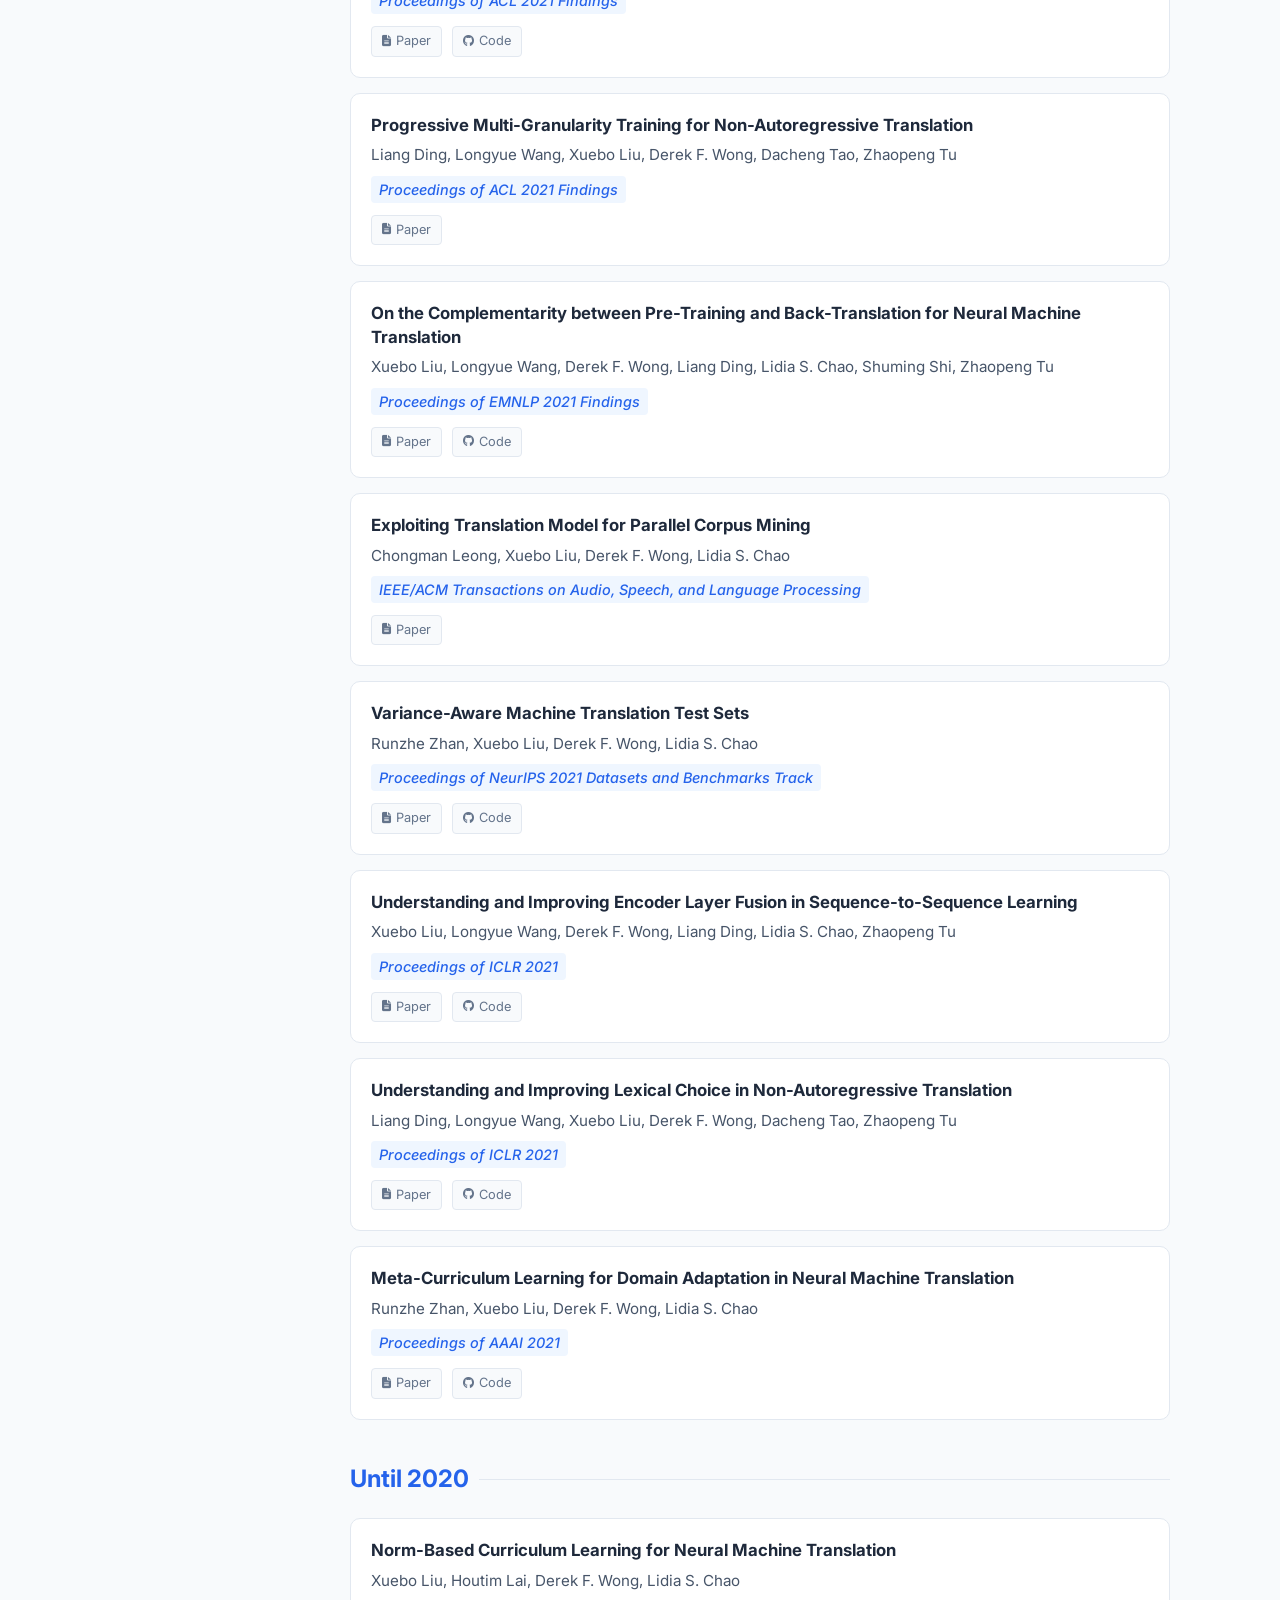
==== commit 8798cd40: "Default Changelist" ====
--- a/pub.html
+++ b/pub.html
@@ -238,84 +238,132 @@
                     <div class="paper-title">MASPO: Joint Prompt Optimization for LLM-based Multi-Agent Systems</div>
                     <div class="paper-authors">Zhexuan Wang, Xuebo Liu, Li Wang, Zifei Shan, Yutong Wang, Zhenxi Song, Min Zhang</div>
                     <div class="paper-venue">Proceedings of ICML 2026</div>
+                    <div class="link-tags">
+                        <a href="https://openreview.net/forum?id=iZrp2P55ie" class="tag-btn"><i class="fas fa-file-alt"></i> Paper</a>
+                        <a href="https://github.com/wangzx1219/MASPO" class="tag-btn"><i class="fab fa-github"></i> Code</a>
+                    </div>
                 </div>
 
                 <div class="paper-item">
                     <div class="paper-title">AgentVocab: Structure-Aware Vocabulary Adaptation for Efficient LLM Agents</div>
                     <div class="paper-authors">Kai Bian, Haosi Mo, Xuebo Liu, Shuangyong Song, Jing Li, Yongxiang Li, Min Zhang, Xuelong Li</div>
                     <div class="paper-venue">Proceedings of ICML 2026</div>
+                    <div class="link-tags">
+                        <a href="https://openreview.net/forum?id=nG9DhrdFTA" class="tag-btn"><i class="fas fa-file-alt"></i> Paper</a>
+                        <a href="https://github.com/Starry-159/AgentVocab" class="tag-btn"><i class="fab fa-github"></i> Code</a>
+                    </div>
                 </div>
 
                 <div class="paper-item">
                     <div class="paper-title">SuCo: Sufficiency-guided Continuous Adaptive Reasoning</div>
                     <div class="paper-authors">Jiahao Wang, Bingyu Liang, Chenhao Hu, Longhui Zhang, Xuebo Liu, Min Zhang, Jing Li, Xuelong Li</div>
                     <div class="paper-venue">Proceedings of ICML 2026</div>
+                    <div class="link-tags">
+                        <a href="https://arxiv.org/abs/2606.17687" class="tag-btn"><i class="fas fa-file-alt"></i> Paper</a>
+                    </div>
                 </div>
 
                 <div class="paper-item">
                     <div class="paper-title">SafeCompass: Dynamic Chain-of-Thought Steering via Inference-Time Safety Signals</div>
                     <div class="paper-authors">Zeyang Zhang, Haotian Xu, Linbao Li, Qi Sun, Xuebo Liu, Yu Li, Cheng Zhuo</div>
                     <div class="paper-venue">Proceedings of ICML 2026</div>
+                    <div class="link-tags">
+                        <a href="https://openreview.net/forum?id=jojAir1F71" class="tag-btn"><i class="fas fa-file-alt"></i> Paper</a>
+                        <a href="https://github.com/x03azure/SafeCompass" class="tag-btn"><i class="fab fa-github"></i> Code</a>
+                    </div>
                 </div>
 
                 <div class="paper-item">
                     <div class="paper-title">Can LLM Agents Stick to the Script? Modeling Commitment in Interactive Narratives</div>
                     <div class="paper-authors">Yingpeng Ma, Jianhao Yan, Bei Shi, Ka Hou Kam, Runnan Wang, Xuebo Liu, Yulong Chen, Yue Zhang, Derek F. Wong</div>
                     <div class="paper-venue">Proceedings of ICML 2026</div>
+                    <div class="link-tags">
+                        <a href="https://openreview.net/forum?id=JoJUWsQBp0" class="tag-btn"><i class="fas fa-file-alt"></i> Paper</a>
+                    </div>
                 </div>
 
                 <div class="paper-item">
                     <div class="paper-title">CoCoReviewBench: A Completeness- and Correctness-Oriented Benchmark for AI Reviewers</div>
                     <div class="paper-authors">Hexuan Deng, Xiaopeng Ke, Yichen Li, Ruina Hu, Dehao Huang, Derek F. Wong, Yue Wang, Xuebo Liu, Min Zhang</div>
                     <div class="paper-venue">Proceedings of ICML 2026</div>
+                    <div class="link-tags">
+                        <a href="https://arxiv.org/abs/2605.07905" class="tag-btn"><i class="fas fa-file-alt"></i> Paper</a>
+                        <a href="https://github.com/hexuandeng/CoCoReviewBench" class="tag-btn"><i class="fab fa-github"></i> Code</a>
+                    </div>
                 </div>
 
                 <div class="paper-item">
                     <div class="paper-title">TGV-KV: Text-Grounded KV Eviction for Vision-Language Models</div>
                     <div class="paper-authors">Jizhihui Liu, Ruizi Han, Miao Zhang, Rui Shao, Xuebo Liu, Weili Guan, Yaowei Wang</div>
                     <div class="paper-venue">Proceedings of ICML 2026</div>
+                    <div class="link-tags">
+                        <a href="https://arxiv.org/abs/2606.03075" class="tag-btn"><i class="fas fa-file-alt"></i> Paper</a>
+                        <a href="https://github.com/Danielement321/TGV-KV" class="tag-btn"><i class="fab fa-github"></i> Code</a>
+                    </div>
                 </div>
 
                 <div class="paper-item">
                     <div class="paper-title">DeReA: Improving Idiom Translation with Detect-Retrieve-Arbitrate Reasoning</div>
                     <div class="paper-authors">Rongqing Jiang, Xuebo Liu, Shengxin Liu, Yutong Wang, Min Zhang, Shimin Tao, Daimeng Wei, Min Zhang</div>
                     <div class="paper-venue">Proceedings of ACL 2026</div>
+                    <div class="link-tags">
+                        <a href="https://aclanthology.org/2026.acl-long.299/" class="tag-btn"><i class="fas fa-file-alt"></i> Paper</a>
+                    </div>
                 </div>
 
                 <div class="paper-item">
                     <div class="paper-title">Dynamic Sampling that Adapts: Self-Aware Iterative Data Persistent Optimization for Mathematical Reasoning</div>
                     <div class="paper-authors">Jun Rao, Xuebo Liu, Hexuan Deng, Zepeng Lin, Zixiong Yu, Jiansheng Wei, Xiaojun Meng, Min Zhang</div>
                     <div class="paper-venue">Proceedings of ACL 2026 Findings</div>
+                    <div class="link-tags">
+                        <a href="https://aclanthology.org/2026.findings-acl.1412/" class="tag-btn"><i class="fas fa-file-alt"></i> Paper</a>
+                    </div>
                 </div>
 
                 <div class="paper-item">
                     <div class="paper-title">D-QRELO: Training- and Data-Free Delta Compression for Large Language Models via Quantization and Residual Low-Rank Approximation</div>
                     <div class="paper-authors">Junlin Li, Shuangyong Song, Guodong Du, Ngai Wong, Xuebo Liu, Yongxiang Li, Min Zhang, Jing Li, Xuelong Li</div>
                     <div class="paper-venue">Proceedings of ACL 2026 Findings</div>
+                    <div class="link-tags">
+                        <a href="https://aclanthology.org/2026.findings-acl.1081/" class="tag-btn"><i class="fas fa-file-alt"></i> Paper</a>
+                    </div>
                 </div>
 
                 <div class="paper-item">
                     <div class="paper-title">REA-RL: Reflection-Aware Online Reinforcement Learning for Efficient Reasoning</div>
                     <div class="paper-authors">Hexuan Deng, Wenxiang Jiao, Xuebo Liu, Jun Rao, Min Zhang</div>
                     <div class="paper-venue">Proceedings of ICLR 2026</div>
+                    <div class="link-tags">
+                        <a href="https://openreview.net/forum?id=E6keG5QDct" class="tag-btn"><i class="fas fa-file-alt"></i> Paper</a>
+                        <a href="https://github.com/hexuandeng/REA-RL" class="tag-btn"><i class="fab fa-github"></i> Code</a>
+                    </div>
                 </div>
 
                 <div class="paper-item">
                     <div class="paper-title">Exposing the Cracks: Vulnerabilities of Retrieval-Augmented LLM-based Machine Translation</div>
                     <div class="paper-authors">Yanming Sun, Runzhe Zhan, Chi Seng Cheang, Han Wu, Xuebo Liu, Yuyao Niu, Fengying Ye, Kaixin Lan, Lidia S. Chao, Derek F. Wong</div>
                     <div class="paper-venue">Proceedings of AAAI 2026</div>
+                    <div class="link-tags">
+                        <a href="https://ojs.aaai.org/index.php/AAAI/article/view/40597" class="tag-btn"><i class="fas fa-file-alt"></i> Paper</a>
+                    </div>
                 </div>
 
                 <div class="paper-item">
                     <div class="paper-title">Mitigating Context-Memory Conflicts in LLMs through Dynamic Cognitive Reconciliation Decoding</div>
                     <div class="paper-authors">Yigeng Zhou, Wu Li, Yifan Lu, Yequan Wang, Xuebo Liu, Wenya Wang, Jun Yu, Min Zhang, Jing Li</div>
                     <div class="paper-venue">IEEE/ACM Transactions on Audio, Speech, and Language Processing</div>
+                    <div class="link-tags">
+                        <a href="https://ieeexplore.ieee.org/document/11363442/" class="tag-btn"><i class="fas fa-file-alt"></i> Paper</a>
+                    </div>
                 </div>
 
                 <div class="paper-item">
                     <div class="paper-title">Domain Adaptive Machine Translation with Synthetic Feedback for Large Language Models</div>
                     <div class="paper-authors">Xinyi Yang, Runzhe Zhan, Junchao Wu, Yue Zhang, Xuebo Liu, Lidia S. Chao, Yujia Huo, Derek F. Wong</div>
                     <div class="paper-venue">ACM Transactions on Asian and Low-Resource Language Information Processing</div>
+                    <div class="link-tags">
+                        <a href="https://dl.acm.org/doi/10.1145/3787498" class="tag-btn"><i class="fas fa-file-alt"></i> Paper</a>
+                    </div>
                 </div>
 
             </div>
